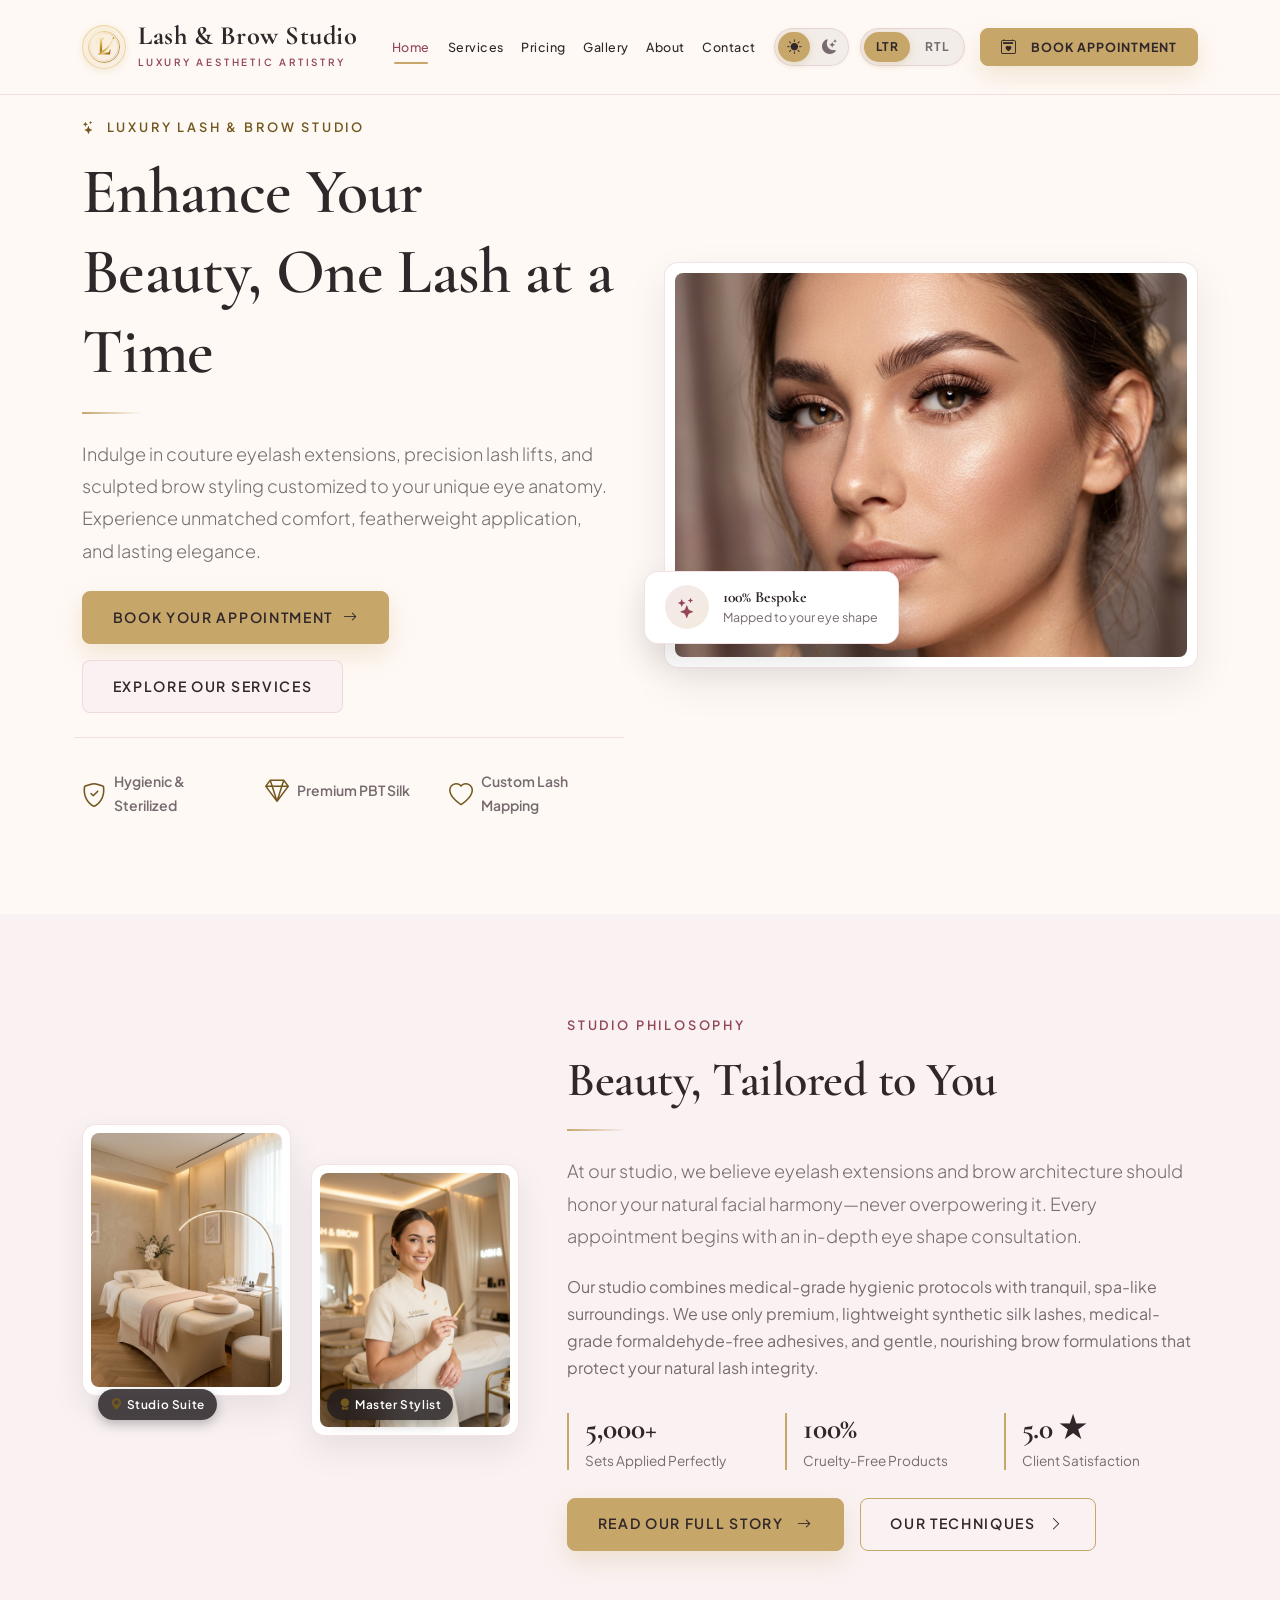
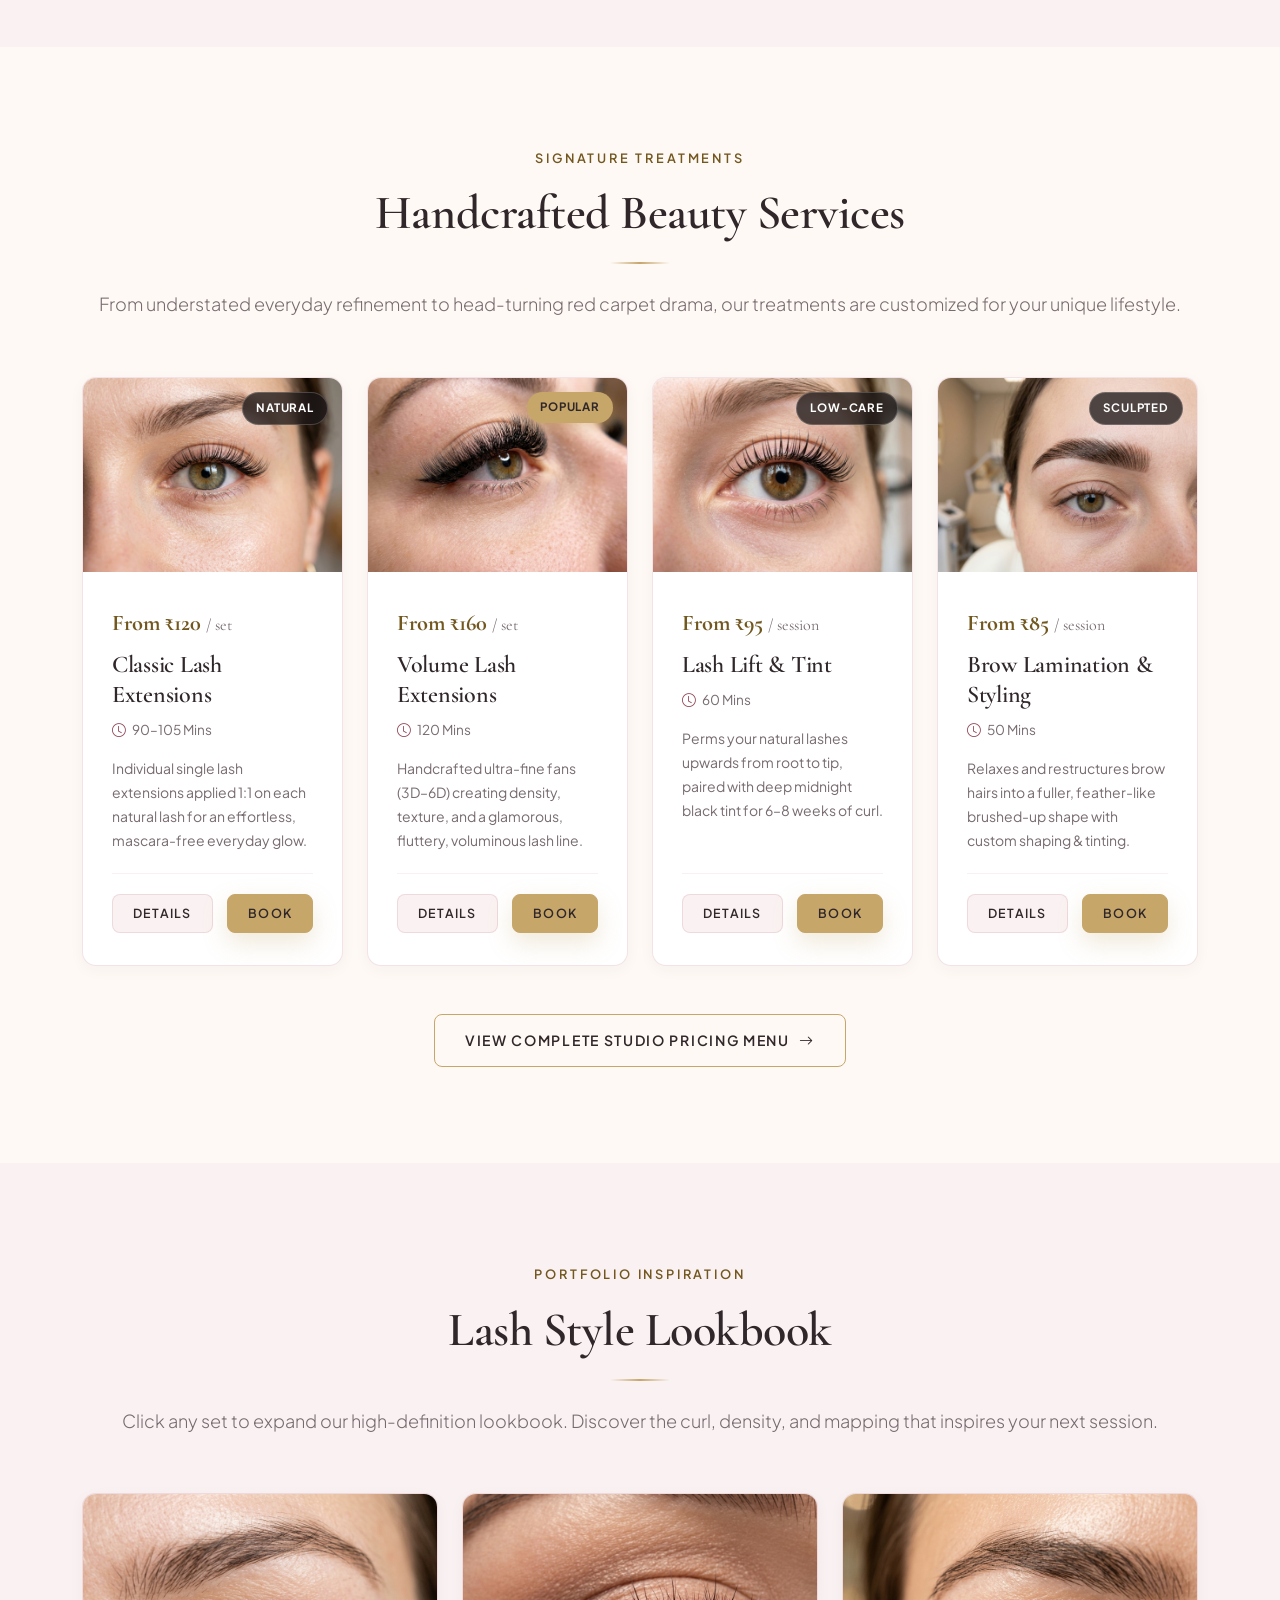
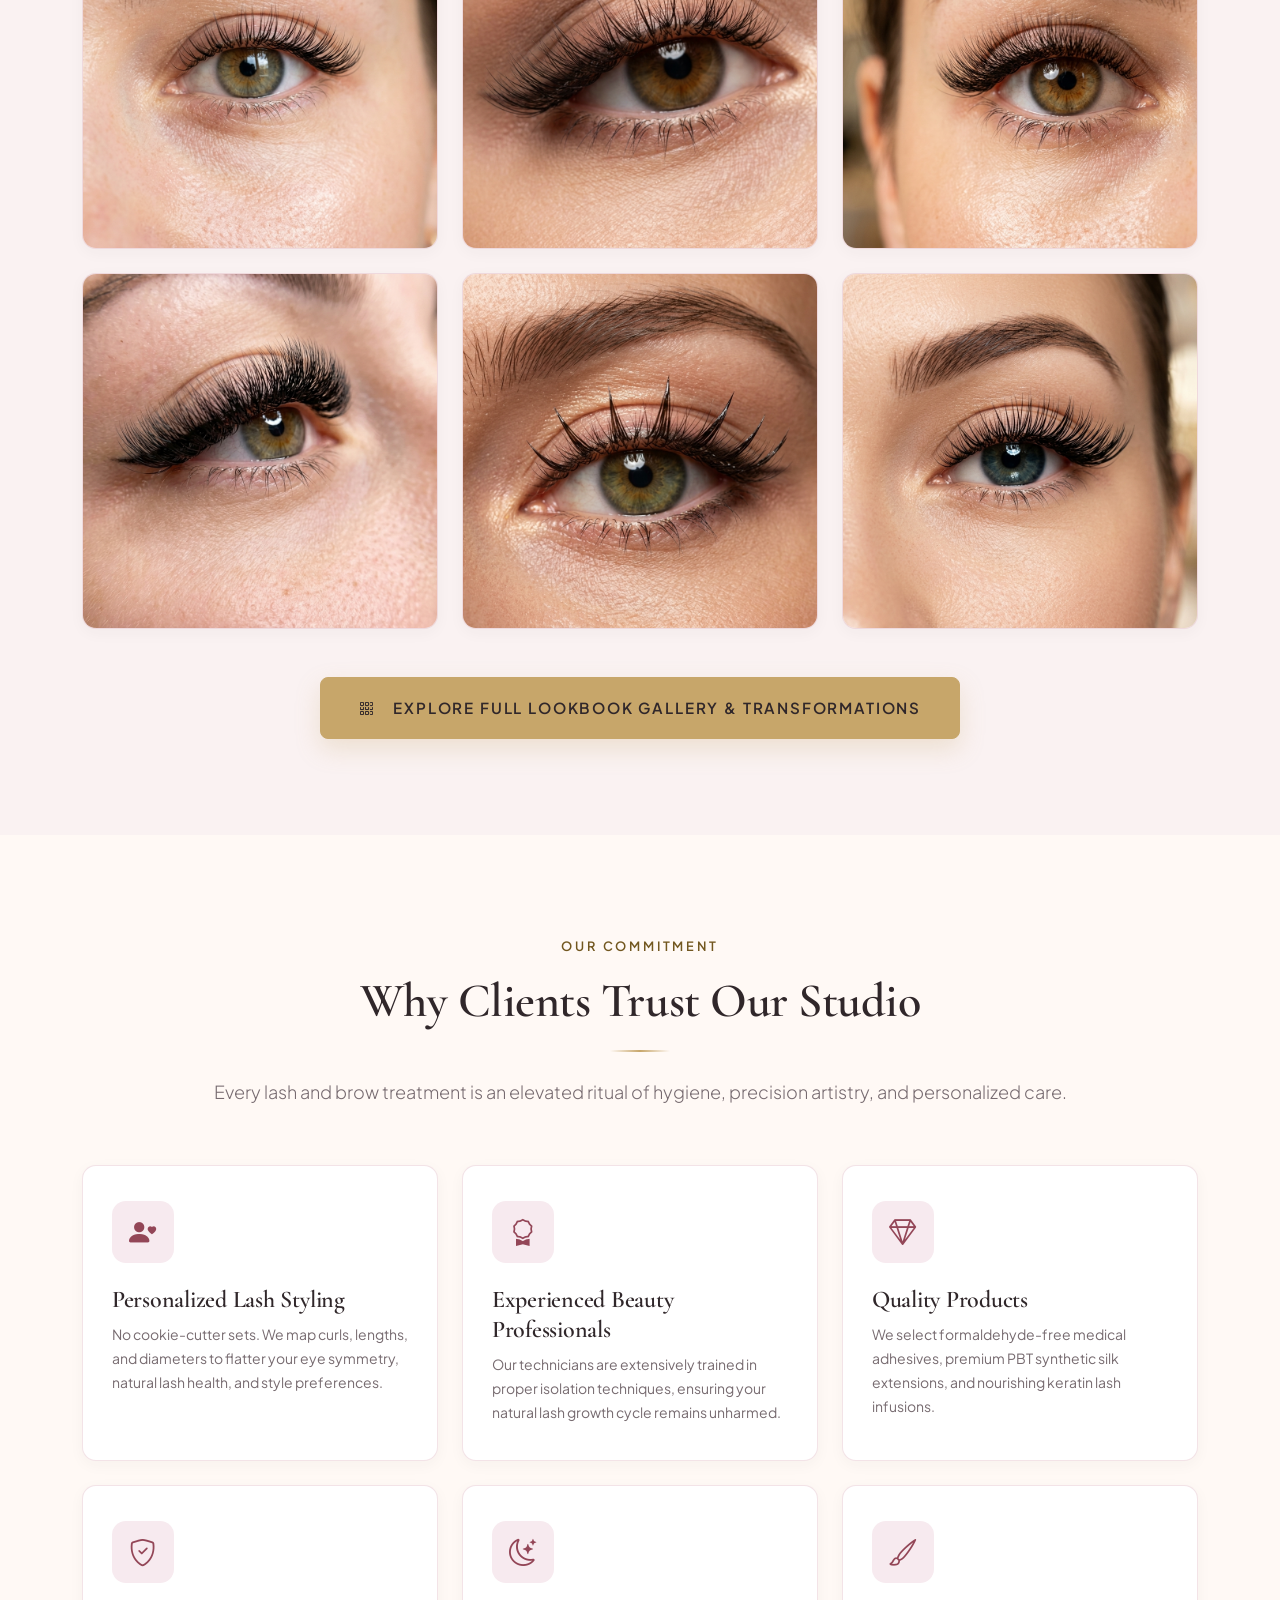
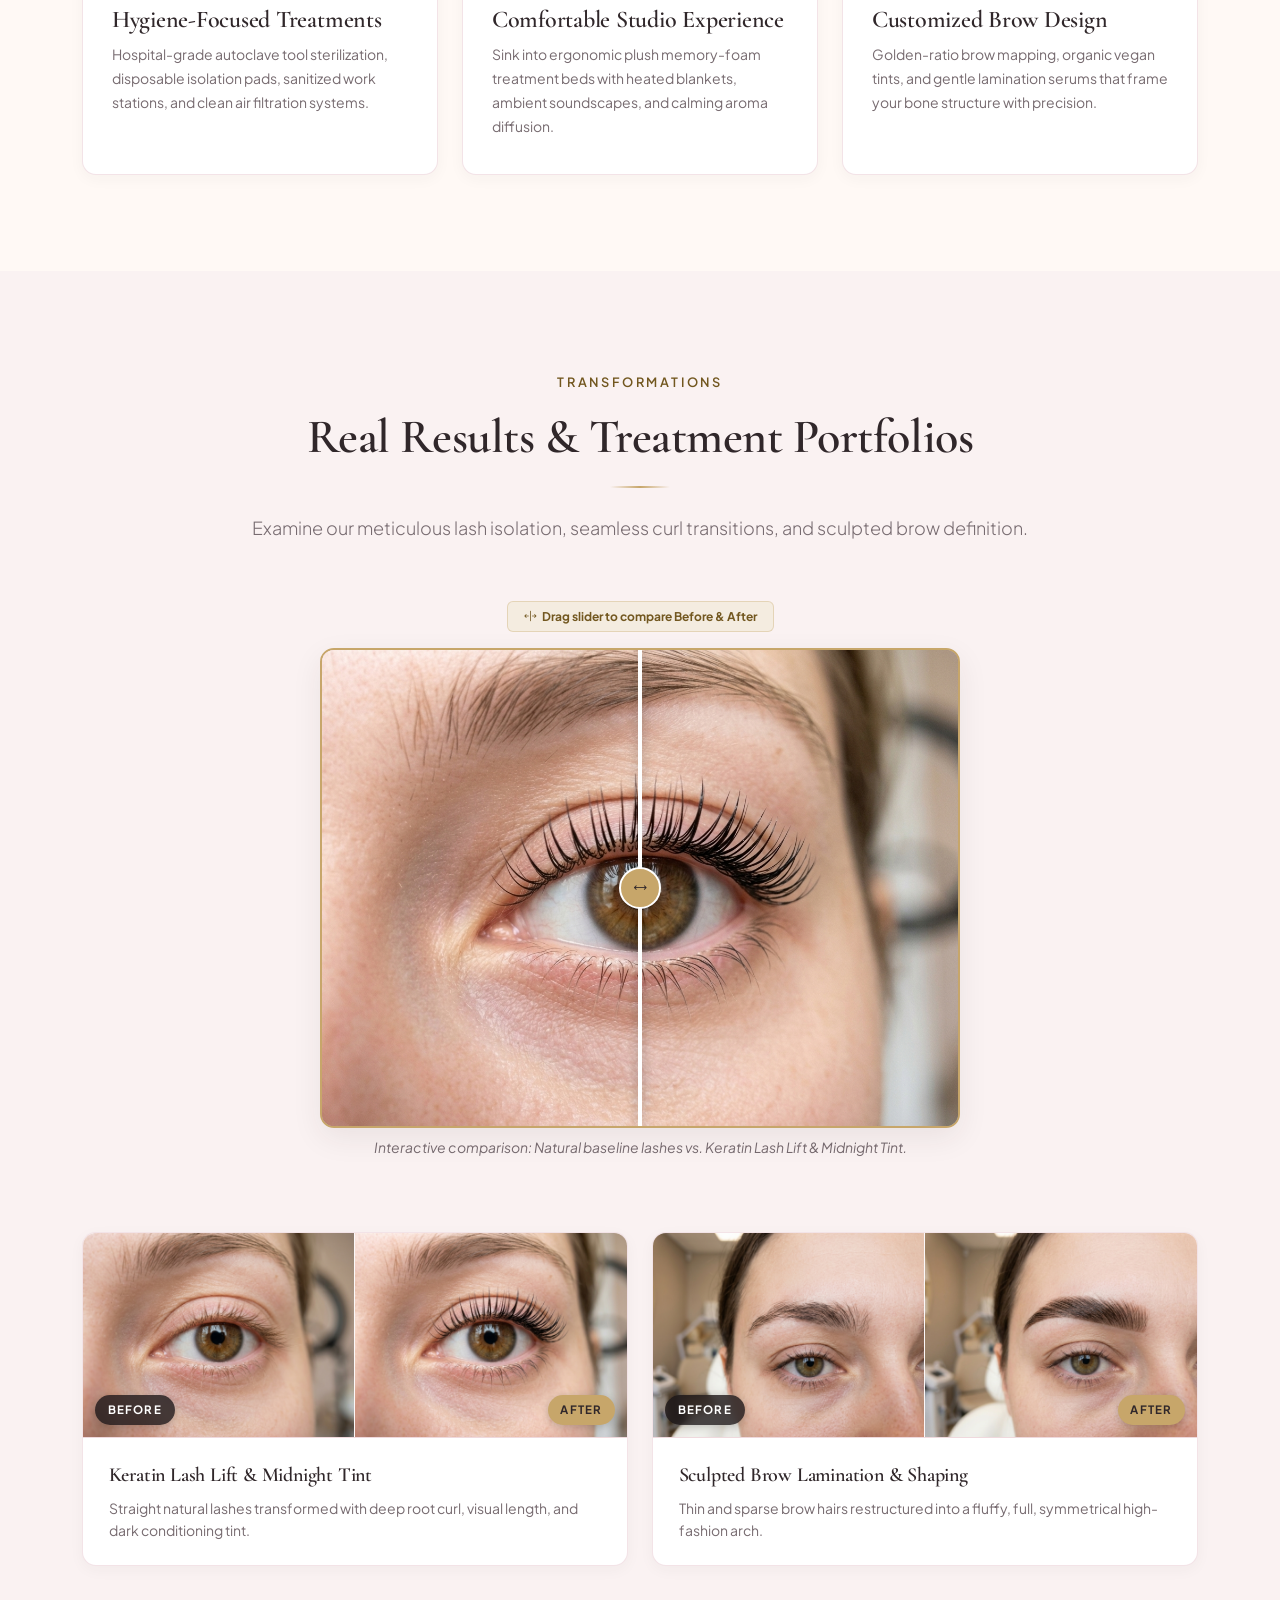
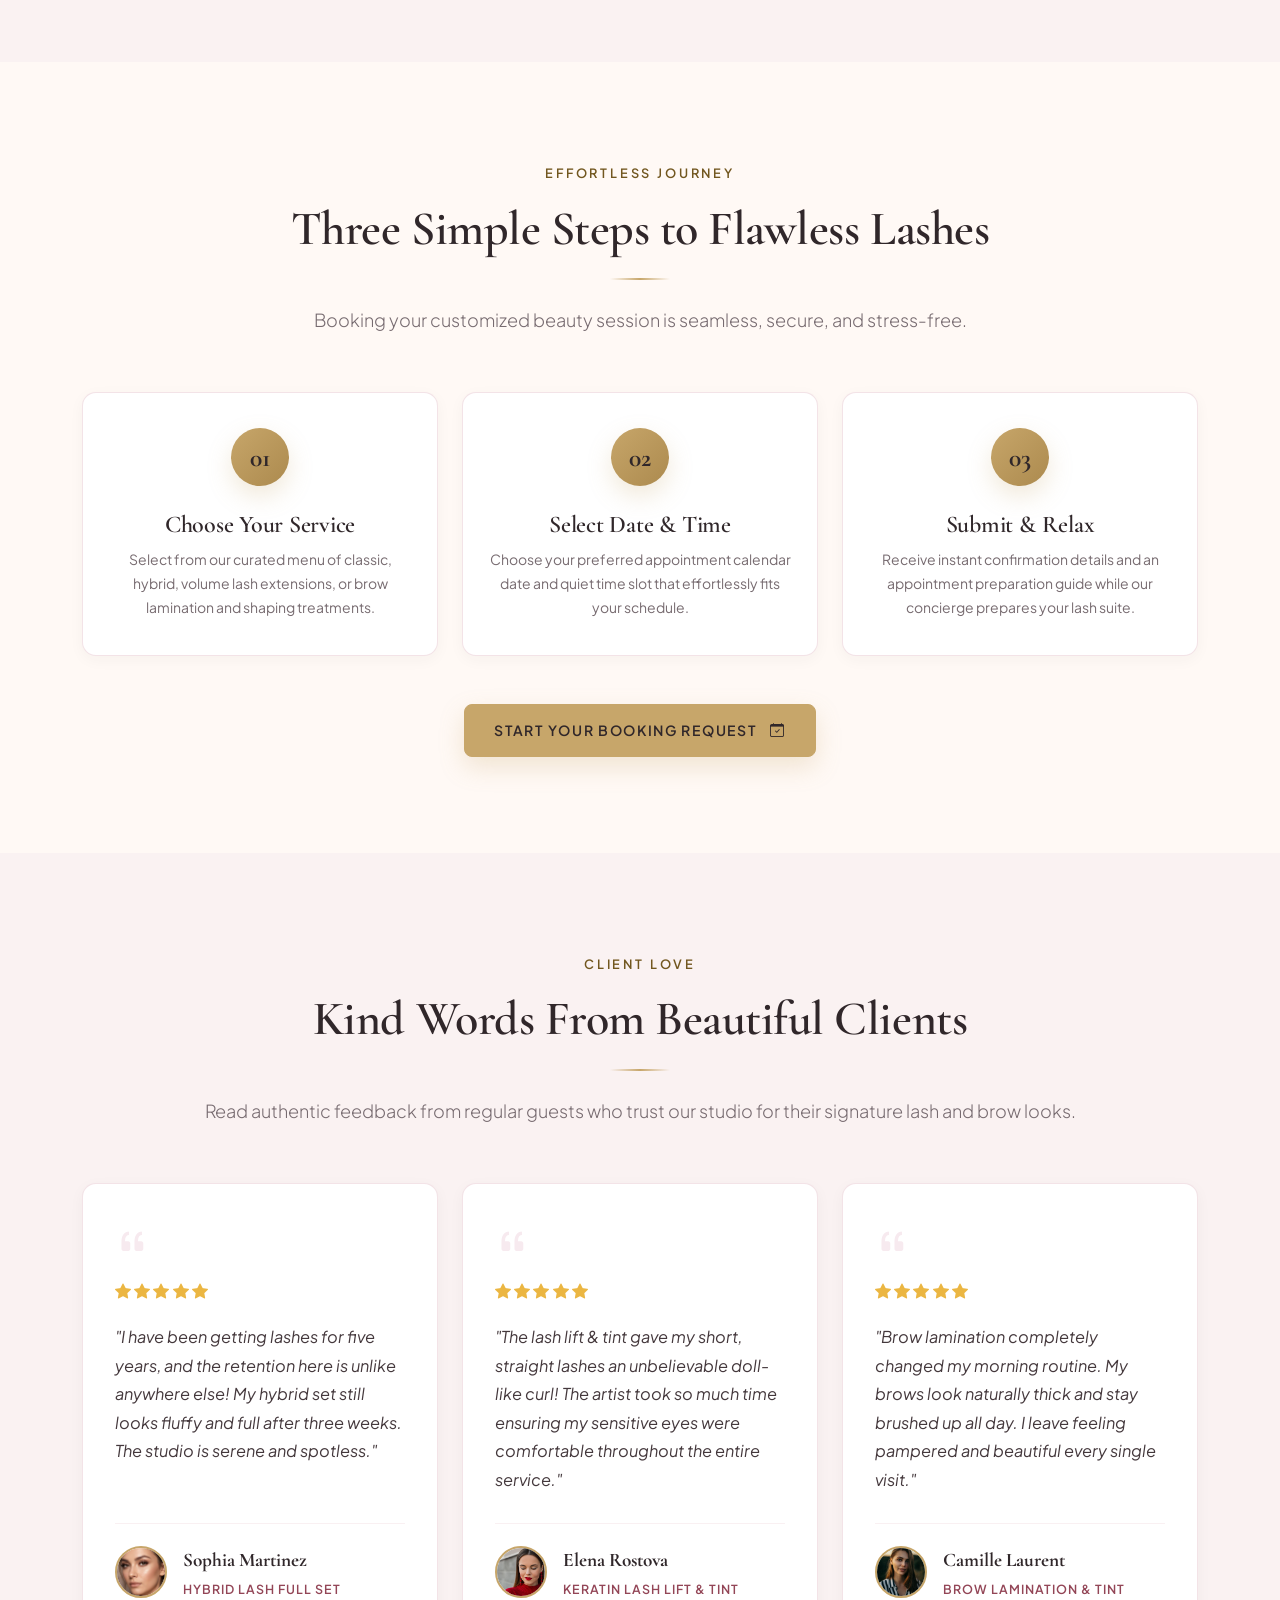
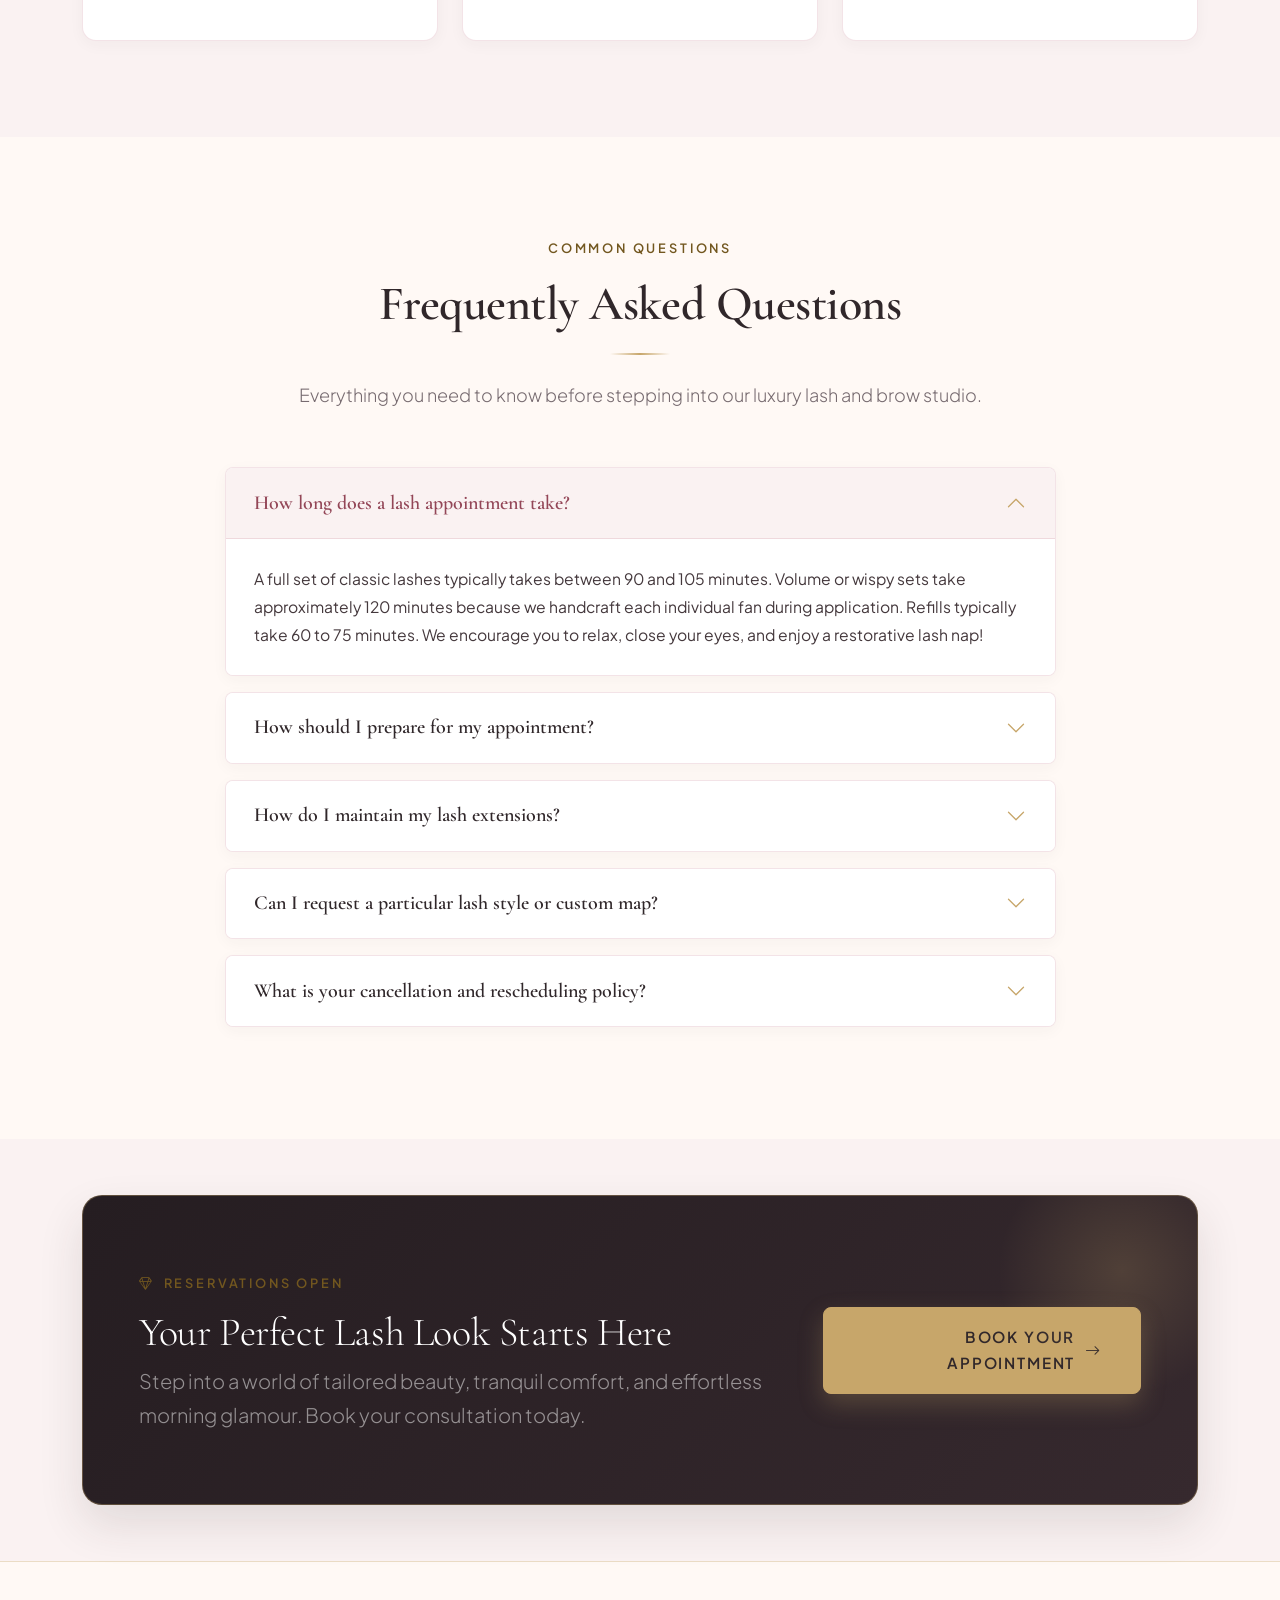
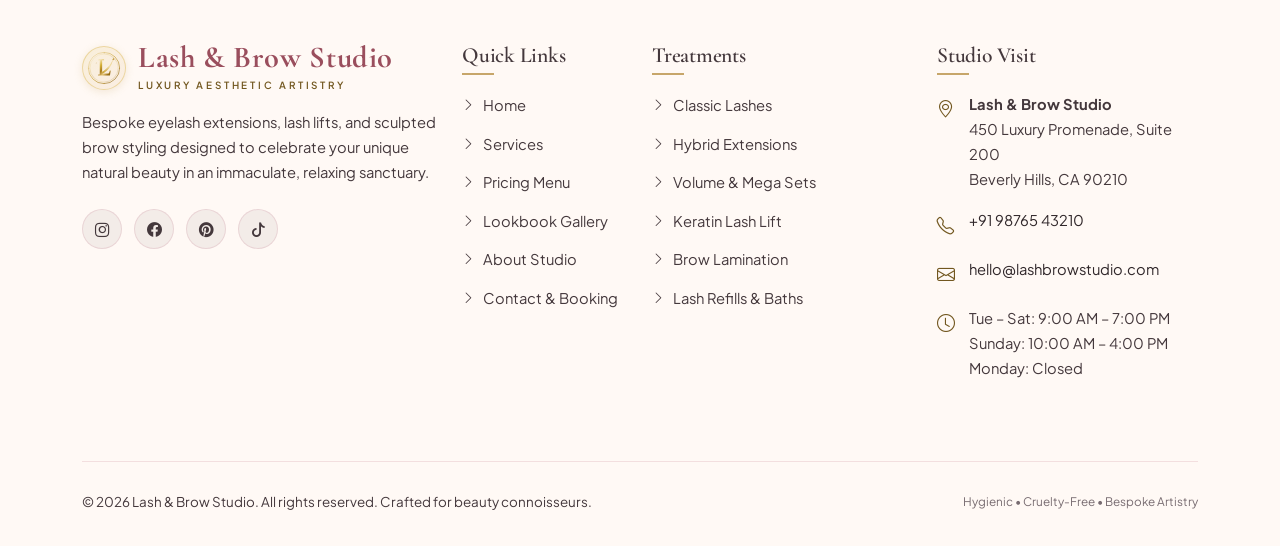
==== index.html @ 3ce3a306 "first commit" ====
<!DOCTYPE html>
<html lang="en">
<head>
  <meta charset="UTF-8">
  <meta name="viewport" content="width=device-width, initial-scale=1.0">
  <meta name="description" content="Lash & Brow Studio — Premium eyelash extensions, bespoke lash lifts, brow lamination, and luxury beauty treatments. Book your personalized appointment today.">
  <title>Lash & Brow Studio | Luxury Eyelash Extensions & Bespoke Brow Artistry</title>
  <link rel="icon" type="image/svg+xml" href="assets/images/logo/logo-l.svg">

  <!-- Google Fonts -->
  <link rel="preconnect" href="https://fonts.googleapis.com">
  <link rel="preconnect" href="https://fonts.gstatic.com" crossorigin>
  <link href="https://fonts.googleapis.com/css2?family=Cormorant+Garamond:ital,wght@0,400;0,500;0,600;0,700;1,400;1,600&family=Plus+Jakarta+Sans:wght@300;400;500;600;700&display=swap" rel="stylesheet">

  <!-- Bootstrap 5 CSS CDN -->
  <link href="https://cdn.jsdelivr.net/npm/bootstrap@5.3.3/dist/css/bootstrap.min.css" rel="stylesheet" integrity="sha384-QWTKZyjpPEjISv5WaRU9OFeRpok6YctnYmDr5pNlyT2bRjXh0JMhjY6hW+ALEwIH" crossorigin="anonymous">

  <!-- Bootstrap Icons CDN -->
  <link rel="stylesheet" href="https://cdn.jsdelivr.net/npm/bootstrap-icons@1.11.3/font/bootstrap-icons.min.css">

  <!-- Custom Stylesheets -->
  <link rel="stylesheet" href="css/style.css">
  <link rel="stylesheet" href="css/components.css">
  <link rel="stylesheet" href="css/responsive.css">

  <!-- Immediate Theme & Direction Initialization (Prevents Flash) -->
  <script>
    (function() {
      const savedTheme = localStorage.getItem('studio-theme') || 'light';
      document.documentElement.setAttribute('data-theme', savedTheme);
      const savedDir = localStorage.getItem('studio-direction') || 'ltr';
      document.documentElement.setAttribute('dir', savedDir);
      document.documentElement.dir = savedDir;
    })();
  </script>
</head>
<body>

  <!-- ========================================================================
       SHARED NAVIGATION BAR
       ======================================================================== -->
  <header>
    <nav class="navbar navbar-expand-xl navbar-luxury fixed-top" aria-label="Main Navigation">
      <div class="container navbar-container">
        <!-- Logo on Left -->
        <a class="navbar-brand navbar-brand-luxury" href="index.html" aria-label="Lash &amp; Brow Studio Home">
          <span class="brand-logo-wrap">
            <img src="assets/images/logo/logo-l.svg" alt="L" class="brand-logo-img" width="40" height="40">
          </span>
          <span class="brand-text-wrap">
            <span class="brand-main">Lash &amp; Brow Studio</span>
            <span class="brand-sub">Luxury Aesthetic Artistry</span>
          </span>
        </a>

        <!-- Hamburger Toggler Button (Mobile & Tablet) -->
        <button class="navbar-toggler" type="button" id="navbarLuxuryToggler" data-bs-toggle="collapse" data-bs-target="#navbarLuxuryCollapse" aria-controls="navbarLuxuryCollapse" aria-expanded="false" aria-label="Toggle navigation">
          <i class="bi bi-list fs-2"></i>
        </button>

        <!-- Navbar Collapse -->
        <div class="collapse navbar-collapse" id="navbarLuxuryCollapse">
          <!-- Center Navigation Links -->
          <ul class="navbar-nav navbar-nav-center mx-auto align-items-lg-center">
            <li class="nav-item">
              <a class="nav-link active" aria-current="page" href="index.html">Home</a>
            </li>
            <li class="nav-item">
              <a class="nav-link" href="services.html">Services</a>
            </li>
            <li class="nav-item">
              <a class="nav-link" href="pricing.html">Pricing</a>
            </li>
            <li class="nav-item">
              <a class="nav-link" href="gallery.html">Gallery</a>
            </li>
            <li class="nav-item">
              <a class="nav-link" href="about.html">About</a>
            </li>
            <li class="nav-item">
              <a class="nav-link" href="contact.html">Contact</a>
            </li>
          </ul>

          <!-- Right Controls: Theme Symbols, Direction Buttons & CTA -->
          <div class="navbar-actions d-flex flex-column flex-lg-row align-items-stretch align-items-lg-center gap-2">
            <div class="nav-controls-row">
              <!-- Theme Selection Symbol Buttons -->
              <div class="nav-control-group theme-toggle-group" role="group" aria-label="Theme Selection">
                <button type="button" class="btn-nav-symbol active" id="themeLightBtn" data-theme-val="light" aria-label="Light Mode" title="Light Mode" aria-pressed="true">
                  <i class="bi bi-sun-fill"></i>
                </button>
                <button type="button" class="btn-nav-symbol" id="themeDarkBtn" data-theme-val="dark" aria-label="Dark Mode" title="Dark Mode" aria-pressed="false">
                  <i class="bi bi-moon-stars-fill"></i>
                </button>
              </div>

              <!-- Direction Selection Text Buttons -->
              <div class="nav-control-group dir-toggle-group" role="group" aria-label="Layout Direction">
                <button type="button" class="btn-nav-dir active" id="dirLtrBtn" data-dir-val="ltr" aria-label="Left to Right Direction" aria-pressed="true">
                  LTR
                </button>
                <button type="button" class="btn-nav-dir" id="dirRtlBtn" data-dir-val="rtl" aria-label="Right to Left Direction" aria-pressed="false">
                  RTL
                </button>
              </div>
            </div>

            <!-- CTA Button -->
            <div class="navbar-nav-cta">
              <a href="contact.html#bookingCard" class="btn-luxury btn-luxury-primary btn-luxury-sm text-nowrap">
                <i class="bi bi-calendar2-heart me-1"></i> Book Appointment
              </a>
            </div>
          </div>
        </div>
      </div>
    </nav>
  </header>

  <main id="mainContent">

    <!-- ========================================================================
         SECTION 1: HERO SECTION
         ======================================================================== -->
    <section class="section-padding bg-ivory hero-two-column pt-5 mt-5" aria-labelledby="heroHeading">
      <div class="container pt-3">
        <div class="row align-items-center g-5">
          <div class="col-lg-6 hero-content-wrap">
            <span class="eyebrow"><i class="bi bi-stars me-1 text-gold"></i> LUXURY LASH &amp; BROW STUDIO</span>
            <h1 id="heroHeading" class="hero-luxury-title mb-3">Enhance Your Beauty, One Lash at a Time</h1>
            <div class="divider-gold"></div>
            <p class="lead-luxury mb-4">
              Indulge in couture eyelash extensions, precision lash lifts, and sculpted brow styling customized to your unique eye anatomy. Experience unmatched comfort, featherweight application, and lasting elegance.
            </p>
            <div class="hero-actions d-flex flex-wrap gap-3">
              <a href="contact.html#bookingCard" class="btn-luxury btn-luxury-primary">
                Book Your Appointment <i class="bi bi-arrow-right"></i>
              </a>
              <a href="services.html" class="btn-luxury btn-luxury-secondary">
                Explore Our Services
              </a>
            </div>

            <!-- Quick Trust Badges -->
            <div class="row g-3 mt-4 pt-3 hero-trust-row border-top">
              <div class="col-sm-4 col-6">
                <div class="hero-trust-item d-flex align-items-center gap-2">
                  <i class="bi bi-shield-check text-gold fs-4 flex-shrink-0"></i>
                  <small class="fw-semibold text-muted-custom">Hygienic &amp; Sterilized</small>
                </div>
              </div>
              <div class="col-sm-4 col-6">
                <div class="hero-trust-item d-flex align-items-center gap-2">
                  <i class="bi bi-gem text-gold fs-4 flex-shrink-0"></i>
                  <small class="fw-semibold text-muted-custom">Premium PBT Silk</small>
                </div>
              </div>
              <div class="col-sm-4 col-12">
                <div class="hero-trust-item d-flex align-items-center gap-2">
                  <i class="bi bi-heart text-gold fs-4 flex-shrink-0"></i>
                  <small class="fw-semibold text-muted-custom">Custom Lash Mapping</small>
                </div>
              </div>
            </div>
          </div>

          <div class="col-lg-6">
            <div class="hero-img-wrap">
              <div class="hero-image-card">
                <img src="assets/images/hero/hero-lash.jpg" alt="Glamorous beauty portrait featuring couture eyelash extensions and sculpted eyebrows" class="img-fluid" width="1200" height="900">
              </div>
              <!-- Floating Luxury Accent Card -->
              <div class="hero-floating-badge d-none d-md-flex align-items-center">
                <div class="hero-badge-icon">
                  <i class="bi bi-stars"></i>
                </div>
                <div>
                  <div class="hero-badge-title">100% Bespoke</div>
                  <div class="hero-badge-desc">Mapped to your eye shape</div>
                </div>
              </div>
            </div>
          </div>
        </div>
      </div>
    </section>

    <!-- ========================================================================
         SECTION 2: STUDIO INTRODUCTION / BRAND STORY
         ======================================================================== -->
    <section id="about" class="section-padding bg-blush" aria-labelledby="aboutHeading">
      <div class="container">
        <div class="row align-items-center g-5">
          <div class="col-lg-5 order-lg-1 order-2">
            <div class="about-collage-grid">
              <div class="about-collage-item about-collage-left">
                <div class="about-card-img">
                  <img src="assets/images/about/about-studio.jpg" alt="Tranquil and elegant lash studio interior with plush treatment bed and warm ambient lighting" class="img-fluid" width="600" height="800" loading="lazy">
                </div>
                <div class="about-tag">
                  <i class="bi bi-geo-alt-fill text-gold me-1"></i> Studio Suite
                </div>
              </div>
              <div class="about-collage-item about-collage-right">
                <div class="about-card-img">
                  <img src="assets/images/about/about-artist.jpg" alt="Master lash and brow stylist conducting bespoke client consultation" class="img-fluid" width="600" height="800" loading="lazy">
                </div>
                <div class="about-tag">
                  <i class="bi bi-award-fill text-gold me-1"></i> Master Stylist
                </div>
              </div>
            </div>
          </div>

          <div class="col-lg-7 order-lg-2 order-1">
            <span class="eyebrow eyebrow-rose">STUDIO PHILOSOPHY</span>
            <h2 id="aboutHeading" class="mb-3">Beauty, Tailored to You</h2>
            <div class="divider-gold"></div>
            <p class="lead-luxury">
              At our studio, we believe eyelash extensions and brow architecture should honor your natural facial harmony—never overpowering it. Every appointment begins with an in-depth eye shape consultation.
            </p>
            <p class="text-muted-custom mb-4">
              Our studio combines medical-grade hygienic protocols with tranquil, spa-like surroundings. We use only premium, lightweight synthetic silk lashes, medical-grade formaldehyde-free adhesives, and gentle, nourishing brow formulations that protect your natural lash integrity.
            </p>
            <div class="about-stats-grid">
              <div class="about-stat-item">
                <span class="about-stat-value font-serif">5,000+</span>
                <p class="about-stat-label mb-0">Sets Applied Perfectly</p>
              </div>
              <div class="about-stat-item">
                <span class="about-stat-value font-serif">100%</span>
                <p class="about-stat-label mb-0">Cruelty-Free Products</p>
              </div>
              <div class="about-stat-item">
                <span class="about-stat-value font-serif">5.0 ★</span>
                <p class="about-stat-label mb-0">Client Satisfaction</p>
              </div>
            </div>
            <div class="mt-4 pt-1 d-flex flex-wrap gap-3">
              <a href="about.html" class="btn-luxury btn-luxury-primary">
                Read Our Full Story <i class="bi bi-arrow-right ms-1"></i>
              </a>
              <a href="services.html" class="btn-luxury btn-luxury-outline">
                Our Techniques <i class="bi bi-chevron-right ms-1"></i>
              </a>
            </div>
          </div>
        </div>
      </div>
    </section>

    <!-- ========================================================================
         SECTION 3: FEATURED SERVICES
         ======================================================================== -->
    <section class="section-padding bg-ivory" aria-labelledby="featuredHeading">
      <div class="container">
        <div class="section-header text-center max-w-700 mx-auto">
          <span class="eyebrow">SIGNATURE TREATMENTS</span>
          <h2 id="featuredHeading">Handcrafted Beauty Services</h2>
          <div class="divider-gold"></div>
          <p class="lead-luxury">
            From understated everyday refinement to head-turning red carpet drama, our treatments are customized for your unique lifestyle.
          </p>
        </div>

        <div class="row g-4">
          <!-- Card 1: Classic Lash Extensions -->
          <div class="col-lg-3 col-md-6">
            <article class="card-luxury">
              <div class="service-card-img-wrap">
                <img src="assets/images/services/classic-lashes.jpg" alt="Classic natural lash extensions" loading="lazy">
                <span class="service-badge service-badge-neutral">Natural</span>
              </div>
              <div class="service-card-body">
                <div class="service-card-price">From ₹120 <small class="text-muted-custom fs-6 fw-normal">/ set</small></div>
                <h3 class="h4 font-serif">Classic Lash Extensions</h3>
                <div class="service-card-meta">
                  <span><i class="bi bi-clock me-1"></i> 90–105 Mins</span>
                </div>
                <p class="text-muted-custom small flex-grow-1">
                  Individual single lash extensions applied 1:1 on each natural lash for an effortless, mascara-free everyday glow.
                </p>
                <div class="service-card-footer">
                  <a href="services.html#classicLashes" class="btn-luxury btn-luxury-secondary btn-luxury-sm">Details</a>
                  <a href="contact.html?service=Classic%20Lash%20Extensions" class="btn-luxury btn-luxury-primary btn-luxury-sm">Book</a>
                </div>
              </div>
            </article>
          </div>

          <!-- Card 2: Volume Lash Extensions -->
          <div class="col-lg-3 col-md-6">
            <article class="card-luxury position-relative">
              <div class="service-card-img-wrap">
                <img src="assets/images/services/volume-lashes.jpg" alt="Fluffy volume lash extensions" loading="lazy">
                <span class="service-badge service-badge-popular">Popular</span>
              </div>
              <div class="service-card-body">
                <div class="service-card-price">From ₹160 <small class="text-muted-custom fs-6 fw-normal">/ set</small></div>
                <h3 class="h4 font-serif">Volume Lash Extensions</h3>
                <div class="service-card-meta">
                  <span><i class="bi bi-clock me-1"></i> 120 Mins</span>
                </div>
                <p class="text-muted-custom small flex-grow-1">
                  Handcrafted ultra-fine fans (3D–6D) creating density, texture, and a glamorous, fluttery, voluminous lash line.
                </p>
                <div class="service-card-footer">
                  <a href="services.html#volumeLashes" class="btn-luxury btn-luxury-secondary btn-luxury-sm">Details</a>
                  <a href="contact.html?service=Volume%20Lash%20Extensions" class="btn-luxury btn-luxury-primary btn-luxury-sm">Book</a>
                </div>
              </div>
            </article>
          </div>

          <!-- Card 3: Lash Lift & Tint -->
          <div class="col-lg-3 col-md-6">
            <article class="card-luxury">
              <div class="service-card-img-wrap">
                <img src="assets/images/services/lash-lift.jpg" alt="Natural lifted and tinted eyelashes" loading="lazy">
                <span class="service-badge service-badge-neutral">Low-Care</span>
              </div>
              <div class="service-card-body">
                <div class="service-card-price">From ₹95 <small class="text-muted-custom fs-6 fw-normal">/ session</small></div>
                <h3 class="h4 font-serif">Lash Lift &amp; Tint</h3>
                <div class="service-card-meta">
                  <span><i class="bi bi-clock me-1"></i> 60 Mins</span>
                </div>
                <p class="text-muted-custom small flex-grow-1">
                  Perms your natural lashes upwards from root to tip, paired with deep midnight black tint for 6–8 weeks of curl.
                </p>
                <div class="service-card-footer">
                  <a href="services.html#lashLift" class="btn-luxury btn-luxury-secondary btn-luxury-sm">Details</a>
                  <a href="contact.html?service=Lash%20Lift%20%26%20Tint" class="btn-luxury btn-luxury-primary btn-luxury-sm">Book</a>
                </div>
              </div>
            </article>
          </div>

          <!-- Card 4: Brow Lamination & Styling -->
          <div class="col-lg-3 col-md-6">
            <article class="card-luxury">
              <div class="service-card-img-wrap">
                <img src="assets/images/services/brow-lamination.jpg" alt="Sculpted laminated eyebrows" loading="lazy">
                <span class="service-badge service-badge-neutral">Sculpted</span>
              </div>
              <div class="service-card-body">
                <div class="service-card-price">From ₹85 <small class="text-muted-custom fs-6 fw-normal">/ session</small></div>
                <h3 class="h4 font-serif">Brow Lamination &amp; Styling</h3>
                <div class="service-card-meta">
                  <span><i class="bi bi-clock me-1"></i> 50 Mins</span>
                </div>
                <p class="text-muted-custom small flex-grow-1">
                  Relaxes and restructures brow hairs into a fuller, feather-like brushed-up shape with custom shaping &amp; tinting.
                </p>
                <div class="service-card-footer">
                  <a href="services.html#browTreatments" class="btn-luxury btn-luxury-secondary btn-luxury-sm">Details</a>
                  <a href="contact.html?service=Brow%20Lamination" class="btn-luxury btn-luxury-primary btn-luxury-sm">Book</a>
                </div>
              </div>
            </article>
          </div>
        </div>

        <div class="text-center mt-5">
          <a href="pricing.html" class="btn-luxury btn-luxury-outline">
            View Complete Studio Pricing Menu <i class="bi bi-arrow-right"></i>
          </a>
        </div>
      </div>
    </section>

    <!-- ========================================================================
         SECTION 4: LASH STYLE GALLERY (LIGHTBOX ENABLED)
         ======================================================================== -->
    <section id="gallery" class="section-padding bg-blush" aria-labelledby="galleryHeading">
      <div class="container">
        <div class="section-header text-center">
          <span class="eyebrow">PORTFOLIO INSPIRATION</span>
          <h2 id="galleryHeading">Lash Style Lookbook</h2>
          <div class="divider-gold"></div>
          <p class="lead-luxury">
            Click any set to expand our high-definition lookbook. Discover the curl, density, and mapping that inspires your next session.
          </p>
        </div>

        <div class="row g-4">
          <!-- 1. Natural Classic -->
          <div class="col-lg-4 col-md-6">
            <div class="gallery-card" data-lightbox="true" data-title="Natural Classic Lash Set" data-desc="Single 0.15mm silk lashes mapped across natural lash line. Subtle, polished, and breathable.">
              <img src="assets/images/lash-styles/natural-classic.jpg" alt="Natural Classic Lash Extension set" loading="lazy">
              <div class="gallery-overlay">
                <div class="gallery-overlay-icon"><i class="bi bi-arrows-fullscreen"></i></div>
                <h3 class="gallery-title">Natural Classic</h3>
                <p class="gallery-sub">1:1 Ratio Enhancement</p>
              </div>
            </div>
          </div>

          <!-- 2. Hybrid Lashes -->
          <div class="col-lg-4 col-md-6">
            <div class="gallery-card" data-lightbox="true" data-title="Textured Hybrid Lash Set" data-desc="Artful fusion of classic singles and lightweight 3D volume fans for dimension and flutter.">
              <img src="assets/images/lash-styles/hybrid-lashes.jpg" alt="Hybrid Lash Extension set" loading="lazy">
              <div class="gallery-overlay">
                <div class="gallery-overlay-icon"><i class="bi bi-arrows-fullscreen"></i></div>
                <h3 class="gallery-title">Hybrid Lashes</h3>
                <p class="gallery-sub">Textured Balance of Classic &amp; Volume</p>
              </div>
            </div>
          </div>

          <!-- 3. Soft Volume -->
          <div class="col-lg-4 col-md-6">
            <div class="gallery-card" data-lightbox="true" data-title="Soft Russian Volume" data-desc="Fluffy 3D-4D ultra-fine silk fans for soft density and a seamless eyeliner effect.">
              <img src="assets/images/lash-styles/soft-volume.jpg" alt="Soft Russian Volume lashes" loading="lazy">
              <div class="gallery-overlay">
                <div class="gallery-overlay-icon"><i class="bi bi-arrows-fullscreen"></i></div>
                <h3 class="gallery-title">Soft Volume</h3>
                <p class="gallery-sub">Fluffy &amp; Featherweight Density</p>
              </div>
            </div>
          </div>

          <!-- 4. Dramatic Volume -->
          <div class="col-lg-4 col-md-6">
            <div class="gallery-card" data-lightbox="true" data-title="Dramatic Mega Volume" data-desc="Rich 6D-10D density providing deep black saturation and undeniable red-carpet allure.">
              <img src="assets/images/lash-styles/dramatic-volume.jpg" alt="Dramatic Mega Volume lashes" loading="lazy">
              <div class="gallery-overlay">
                <div class="gallery-overlay-icon"><i class="bi bi-arrows-fullscreen"></i></div>
                <h3 class="gallery-title">Dramatic Volume</h3>
                <p class="gallery-sub">Maximum Saturation &amp; Glamour</p>
              </div>
            </div>
          </div>

          <!-- 5. Wispy Lashes -->
          <div class="col-lg-4 col-md-6">
            <div class="gallery-card" data-lightbox="true" data-title="Kim K Wispy Lash Map" data-desc="Strategic spikes interspersed with shorter volume fans for an airy, doll-eye finish.">
              <img src="assets/images/lash-styles/wispy-lashes.jpg" alt="Wispy textured lash styling" loading="lazy">
              <div class="gallery-overlay">
                <div class="gallery-overlay-icon"><i class="bi bi-arrows-fullscreen"></i></div>
                <h3 class="gallery-title">Wispy Lashes</h3>
                <p class="gallery-sub">Staggered Spikes &amp; Dimension</p>
              </div>
            </div>
          </div>

          <!-- 6. Cat-Eye Style -->
          <div class="col-lg-4 col-md-6">
            <div class="gallery-card" data-lightbox="true" data-title="Elongated Cat-Eye Lash Map" data-desc="Graduated lengths extending toward outer corners to visually lengthen and lift almond eyes.">
              <img src="assets/images/lash-styles/cat-eye-style.jpg" alt="Cat-Eye style lash mapping" loading="lazy">
              <div class="gallery-overlay">
                <div class="gallery-overlay-icon"><i class="bi bi-arrows-fullscreen"></i></div>
                <h3 class="gallery-title">Cat-Eye Style</h3>
                <p class="gallery-sub">Outer Corner Lift &amp; Elongation</p>
              </div>
            </div>
          </div>
        </div>

        <!-- View Full Gallery CTA Button -->
        <div class="text-center mt-5">
          <a href="gallery.html" class="btn-luxury btn-luxury-primary btn-luxury-lg">
            <i class="bi bi-grid-3x3-gap me-2"></i> Explore Full Lookbook Gallery &amp; Transformations
          </a>
        </div>
      </div>
    </section>

    <!-- ========================================================================
         SECTION 5: WHY CHOOSE OUR STUDIO?
         ======================================================================== -->
    <section class="section-padding bg-ivory" aria-labelledby="whyChooseHeading">
      <div class="container">
        <div class="section-header text-center">
          <span class="eyebrow">OUR COMMITMENT</span>
          <h2 id="whyChooseHeading">Why Clients Trust Our Studio</h2>
          <div class="divider-gold"></div>
          <p class="lead-luxury">
            Every lash and brow treatment is an elevated ritual of hygiene, precision artistry, and personalized care.
          </p>
        </div>

        <div class="row g-4">
          <!-- Benefit 1 -->
          <div class="col-lg-4 col-md-6">
            <div class="feature-box">
              <div class="feature-icon-wrap">
                <i class="bi bi-person-heart"></i>
              </div>
              <h3 class="h4 font-serif">Personalized Lash Styling</h3>
              <p class="text-muted-custom small mb-0">
                No cookie-cutter sets. We map curls, lengths, and diameters to flatter your eye symmetry, natural lash health, and style preferences.
              </p>
            </div>
          </div>

          <!-- Benefit 2 -->
          <div class="col-lg-4 col-md-6">
            <div class="feature-box">
              <div class="feature-icon-wrap">
                <i class="bi bi-award"></i>
              </div>
              <h3 class="h4 font-serif">Experienced Beauty Professionals</h3>
              <p class="text-muted-custom small mb-0">
                Our technicians are extensively trained in proper isolation techniques, ensuring your natural lash growth cycle remains unharmed.
              </p>
            </div>
          </div>

          <!-- Benefit 3 -->
          <div class="col-lg-4 col-md-6">
            <div class="feature-box">
              <div class="feature-icon-wrap">
                <i class="bi bi-gem"></i>
              </div>
              <h3 class="h4 font-serif">Quality Products</h3>
              <p class="text-muted-custom small mb-0">
                We select formaldehyde-free medical adhesives, premium PBT synthetic silk extensions, and nourishing keratin lash infusions.
              </p>
            </div>
          </div>

          <!-- Benefit 4 -->
          <div class="col-lg-4 col-md-6">
            <div class="feature-box">
              <div class="feature-icon-wrap">
                <i class="bi bi-shield-check"></i>
              </div>
              <h3 class="h4 font-serif">Hygiene-Focused Treatments</h3>
              <p class="text-muted-custom small mb-0">
                Hospital-grade autoclave tool sterilization, disposable isolation pads, sanitized work stations, and clean air filtration systems.
              </p>
            </div>
          </div>

          <!-- Benefit 5 -->
          <div class="col-lg-4 col-md-6">
            <div class="feature-box">
              <div class="feature-icon-wrap">
                <i class="bi bi-moon-stars"></i>
              </div>
              <h3 class="h4 font-serif">Comfortable Studio Experience</h3>
              <p class="text-muted-custom small mb-0">
                Sink into ergonomic plush memory-foam treatment beds with heated blankets, ambient soundscapes, and calming aroma diffusion.
              </p>
            </div>
          </div>

          <!-- Benefit 6 -->
          <div class="col-lg-4 col-md-6">
            <div class="feature-box">
              <div class="feature-icon-wrap">
                <i class="bi bi-brush"></i>
              </div>
              <h3 class="h4 font-serif">Customized Brow Design</h3>
              <p class="text-muted-custom small mb-0">
                Golden-ratio brow mapping, organic vegan tints, and gentle lamination serums that frame your bone structure with precision.
              </p>
            </div>
          </div>
        </div>
      </div>
    </section>

    <!-- ========================================================================
         SECTION 6: BEFORE-AND-AFTER RESULTS GALLERY
         ======================================================================== -->
    <section class="section-padding bg-blush" aria-labelledby="beforeAfterHeading">
      <div class="container">
        <div class="section-header text-center">
          <span class="eyebrow">TRANSFORMATIONS</span>
          <h2 id="beforeAfterHeading">Real Results &amp; Treatment Portfolios</h2>
          <div class="divider-gold"></div>
          <p class="lead-luxury">
            Examine our meticulous lash isolation, seamless curl transitions, and sculpted brow definition.
          </p>
        </div>

        <!-- Interactive Comparison Slider -->
        <div class="mb-5">
          <div class="text-center mb-3">
            <span class="badge badge-gold px-3 py-2"><i class="bi bi-arrows-expand-vertical me-1"></i> Drag slider to compare Before &amp; After</span>
          </div>
          <div class="ba-slider-container">
            <!-- After Image -->
            <img src="assets/images/before-after/lash-after-1.jpg" alt="After: Keratin Lash Lift & Midnight Tint" class="ba-slider-after">
            <!-- Before Image (Clipped) -->
            <div class="ba-slider-before">
              <img src="assets/images/before-after/lash-before-1.jpg" alt="Before: Natural lashes before lash lift treatment">
            </div>
            <!-- Interactive Handle -->
            <div class="ba-slider-handle">
              <div class="ba-slider-button">
                <i class="bi bi-arrows"></i>
              </div>
            </div>
          </div>
          <p class="text-center text-muted-custom small mt-2">
            <em>Interactive comparison: Natural baseline lashes vs. Keratin Lash Lift &amp; Midnight Tint.</em>
          </p>
        </div>

        <!-- Paired Before-and-After Cards -->
        <div class="row g-4 mt-2 align-items-stretch">
          <!-- Pair 1: Lash Lift & Tint -->
          <div class="col-md-6 d-flex">
            <div class="ba-card w-100">
              <div class="ba-pair-container">
                <div class="ba-item">
                  <img src="assets/images/before-after/lash-before-1.jpg" alt="Before Lash Lift treatment" loading="lazy">
                  <span class="ba-badge ba-badge-before">Before</span>
                </div>
                <div class="ba-item">
                  <img src="assets/images/before-after/lash-after-1.jpg" alt="After Lash Lift and Tint" loading="lazy">
                  <span class="ba-badge ba-badge-after">After</span>
                </div>
              </div>
              <div class="ba-details">
                <h3 class="h5 font-serif mb-2">Keratin Lash Lift &amp; Midnight Tint</h3>
                <p class="text-muted-custom small mb-0">Straight natural lashes transformed with deep root curl, visual length, and dark conditioning tint.</p>
              </div>
            </div>
          </div>

          <!-- Pair 2: Brow Lamination -->
          <div class="col-md-6 d-flex">
            <div class="ba-card w-100">
              <div class="ba-pair-container">
                <div class="ba-item">
                  <img src="assets/images/before-after/brow-before-1.jpg" alt="Before Brow Lamination" loading="lazy">
                  <span class="ba-badge ba-badge-before">Before</span>
                </div>
                <div class="ba-item">
                  <img src="assets/images/before-after/brow-after-1.jpg" alt="After Brow Lamination and Tint" loading="lazy">
                  <span class="ba-badge ba-badge-after">After</span>
                </div>
              </div>
              <div class="ba-details">
                <h3 class="h5 font-serif mb-2">Sculpted Brow Lamination &amp; Shaping</h3>
                <p class="text-muted-custom small mb-0">Thin and sparse brow hairs restructured into a fluffy, full, symmetrical high-fashion arch.</p>
              </div>
            </div>
          </div>
        </div>
      </div>
    </section>

    <!-- ========================================================================
         SECTION 7: APPOINTMENT PROCESS
         ======================================================================== -->
    <section class="section-padding bg-ivory" aria-labelledby="processHeading">
      <div class="container">
        <div class="section-header text-center">
          <span class="eyebrow">EFFORTLESS JOURNEY</span>
          <h2 id="processHeading">Three Simple Steps to Flawless Lashes</h2>
          <div class="divider-gold"></div>
          <p class="lead-luxury">
            Booking your customized beauty session is seamless, secure, and stress-free.
          </p>
        </div>

        <div class="row g-4">
          <!-- Step 1 -->
          <div class="col-lg-4">
            <div class="step-card">
              <div class="step-number">01</div>
              <h3 class="h4 font-serif">Choose Your Service</h3>
              <p class="text-muted-custom small mb-0">
                Select from our curated menu of classic, hybrid, volume lash extensions, or brow lamination and shaping treatments.
              </p>
            </div>
          </div>

          <!-- Step 2 -->
          <div class="col-lg-4">
            <div class="step-card">
              <div class="step-number">02</div>
              <h3 class="h4 font-serif">Select Date &amp; Time</h3>
              <p class="text-muted-custom small mb-0">
                Choose your preferred appointment calendar date and quiet time slot that effortlessly fits your schedule.
              </p>
            </div>
          </div>

          <!-- Step 3 -->
          <div class="col-lg-4">
            <div class="step-card">
              <div class="step-number">03</div>
              <h3 class="h4 font-serif">Submit &amp; Relax</h3>
              <p class="text-muted-custom small mb-0">
                Receive instant confirmation details and an appointment preparation guide while our concierge prepares your lash suite.
              </p>
            </div>
          </div>
        </div>

        <div class="text-center mt-5">
          <a href="contact.html#bookingCard" class="btn-luxury btn-luxury-primary">
            Start Your Booking Request <i class="bi bi-calendar-check ms-1"></i>
          </a>
        </div>
      </div>
    </section>

    <!-- ========================================================================
         SECTION 8: CLIENT TESTIMONIALS
         ======================================================================== -->
    <section class="section-padding bg-blush" aria-labelledby="testimonialsHeading">
      <div class="container">
        <div class="section-header text-center">
          <span class="eyebrow">CLIENT LOVE</span>
          <h2 id="testimonialsHeading">Kind Words From Beautiful Clients</h2>
          <div class="divider-gold"></div>
          <p class="lead-luxury">
            Read authentic feedback from regular guests who trust our studio for their signature lash and brow looks.
          </p>
        </div>

        <div class="row g-4">
          <!-- Testimonial 1 -->
          <div class="col-lg-4 col-md-6">
            <div class="testimonial-card">
              <div class="testimonial-quote-icon"><i class="bi bi-quote"></i></div>
              <div class="star-rating" aria-label="5 stars rating">
                <i class="bi bi-star-fill"></i><i class="bi bi-star-fill"></i><i class="bi bi-star-fill"></i><i class="bi bi-star-fill"></i><i class="bi bi-star-fill"></i>
              </div>
              <p class="testimonial-text">
                "I have been getting lashes for five years, and the retention here is unlike anywhere else! My hybrid set still looks fluffy and full after three weeks. The studio is serene and spotless."
              </p>
              <div class="testimonial-author">
                <img src="assets/images/testimonials/client-1.jpg" alt="Client Sophia Martinez" class="testimonial-avatar" loading="lazy">
                <div>
                  <div class="testimonial-name">Sophia Martinez</div>
                  <div class="testimonial-treatment">Hybrid Lash Full Set</div>
                </div>
              </div>
            </div>
          </div>

          <!-- Testimonial 2 -->
          <div class="col-lg-4 col-md-6">
            <div class="testimonial-card">
              <div class="testimonial-quote-icon"><i class="bi bi-quote"></i></div>
              <div class="star-rating" aria-label="5 stars rating">
                <i class="bi bi-star-fill"></i><i class="bi bi-star-fill"></i><i class="bi bi-star-fill"></i><i class="bi bi-star-fill"></i><i class="bi bi-star-fill"></i>
              </div>
              <p class="testimonial-text">
                "The lash lift &amp; tint gave my short, straight lashes an unbelievable doll-like curl! The artist took so much time ensuring my sensitive eyes were comfortable throughout the entire service."
              </p>
              <div class="testimonial-author">
                <img src="assets/images/testimonials/client-2.jpg" alt="Client Elena Rostova" class="testimonial-avatar" loading="lazy">
                <div>
                  <div class="testimonial-name">Elena Rostova</div>
                  <div class="testimonial-treatment">Keratin Lash Lift &amp; Tint</div>
                </div>
              </div>
            </div>
          </div>

          <!-- Testimonial 3 -->
          <div class="col-lg-4 col-md-6 mx-auto">
            <div class="testimonial-card">
              <div class="testimonial-quote-icon"><i class="bi bi-quote"></i></div>
              <div class="star-rating" aria-label="5 stars rating">
                <i class="bi bi-star-fill"></i><i class="bi bi-star-fill"></i><i class="bi bi-star-fill"></i><i class="bi bi-star-fill"></i><i class="bi bi-star-fill"></i>
              </div>
              <p class="testimonial-text">
                "Brow lamination completely changed my morning routine. My brows look naturally thick and stay brushed up all day. I leave feeling pampered and beautiful every single visit."
              </p>
              <div class="testimonial-author">
                <img src="assets/images/testimonials/client-3.jpg" alt="Client Camille Laurent" class="testimonial-avatar" loading="lazy">
                <div>
                  <div class="testimonial-name">Camille Laurent</div>
                  <div class="testimonial-treatment">Brow Lamination &amp; Tint</div>
                </div>
              </div>
            </div>
          </div>
        </div>
      </div>
    </section>

    <!-- ========================================================================
         SECTION 9: FAQ SECTION
         ======================================================================== -->
    <section class="section-padding bg-ivory" aria-labelledby="faqHeading">
      <div class="container">
        <div class="section-header text-center">
          <span class="eyebrow">COMMON QUESTIONS</span>
          <h2 id="faqHeading">Frequently Asked Questions</h2>
          <div class="divider-gold"></div>
          <p class="lead-luxury">
            Everything you need to know before stepping into our luxury lash and brow studio.
          </p>
        </div>

        <div class="row justify-content-center">
          <div class="col-lg-9">
            <div class="accordion accordion-luxury" id="homeFaqAccordion">
              <!-- Item 1 -->
              <div class="accordion-item">
                <h3 class="accordion-header" id="faqHeadingOne">
                  <button class="accordion-button" type="button" data-bs-toggle="collapse" data-bs-target="#faqCollapseOne" aria-expanded="true" aria-controls="faqCollapseOne">
                    How long does a lash appointment take?
                  </button>
                </h3>
                <div id="faqCollapseOne" class="accordion-collapse collapse show" aria-labelledby="faqHeadingOne" data-bs-parent="#homeFaqAccordion">
                  <div class="accordion-body">
                    A full set of classic lashes typically takes between 90 and 105 minutes. Volume or wispy sets take approximately 120 minutes because we handcraft each individual fan during application. Refills typically take 60 to 75 minutes. We encourage you to relax, close your eyes, and enjoy a restorative lash nap!
                  </div>
                </div>
              </div>

              <!-- Item 2 -->
              <div class="accordion-item">
                <h3 class="accordion-header" id="faqHeadingTwo">
                  <button class="accordion-button collapsed" type="button" data-bs-toggle="collapse" data-bs-target="#faqCollapseTwo" aria-expanded="false" aria-controls="faqCollapseTwo">
                    How should I prepare for my appointment?
                  </button>
                </h3>
                <div id="faqCollapseTwo" class="accordion-collapse collapse" aria-labelledby="faqHeadingTwo" data-bs-parent="#homeFaqAccordion">
                  <div class="accordion-body">
                    Please arrive with squeaky-clean, makeup-free eyes and brows. Avoid waterproof mascara, oily eye creams, or serums for at least 24 hours prior. If you wear contact lenses, we recommend removing them or bringing your glasses to ensure maximum comfort during the session.
                  </div>
                </div>
              </div>

              <!-- Item 3 -->
              <div class="accordion-item">
                <h3 class="accordion-header" id="faqHeadingThree">
                  <button class="accordion-button collapsed" type="button" data-bs-toggle="collapse" data-bs-target="#faqCollapseThree" aria-expanded="false" aria-controls="faqCollapseThree">
                    How do I maintain my lash extensions?
                  </button>
                </h3>
                <div id="faqCollapseThree" class="accordion-collapse collapse" aria-labelledby="faqHeadingThree" data-bs-parent="#homeFaqAccordion">
                  <div class="accordion-body">
                    Keep your lashes clean by washing them daily with a lash-safe foaming cleanser. Gently brush them daily with your complimentary spoolie when dry. Avoid oil-based skincare, sleeping directly face-down on cotton pillowcases, and pulling or picking at your extensions. Refills are recommended every 2 to 3 weeks.
                  </div>
                </div>
              </div>

              <!-- Item 4 -->
              <div class="accordion-item">
                <h3 class="accordion-header" id="faqHeadingFour">
                  <button class="accordion-button collapsed" type="button" data-bs-toggle="collapse" data-bs-target="#faqCollapseFour" aria-expanded="false" aria-controls="faqCollapseFour">
                    Can I request a particular lash style or custom map?
                  </button>
                </h3>
                <div id="faqCollapseFour" class="accordion-collapse collapse" aria-labelledby="faqHeadingFour" data-bs-parent="#homeFaqAccordion">
                  <div class="accordion-body">
                    Absolutely! You are very welcome to bring reference photos. During the initial consultation, your lash specialist will inspect your natural lash health, density, and eye shape to design a customized map (e.g. Doll Eye, Cat Eye, Kitten Eye, or Kim K Wispy) that complements your natural features safely.
                  </div>
                </div>
              </div>

              <!-- Item 5 -->
              <div class="accordion-item">
                <h3 class="accordion-header" id="faqHeadingFive">
                  <button class="accordion-button collapsed" type="button" data-bs-toggle="collapse" data-bs-target="#faqCollapseFive" aria-expanded="false" aria-controls="faqCollapseFive">
                    What is your cancellation and rescheduling policy?
                  </button>
                </h3>
                <div id="faqCollapseFive" class="accordion-collapse collapse" aria-labelledby="faqHeadingFive" data-bs-parent="#homeFaqAccordion">
                  <div class="accordion-body">
                    We kindly ask for at least 24 hours notice to reschedule or cancel your appointment without penalty. This allows our artists to offer the reserved time slot to guests on our waitlist. Please check our full policy page for details on deposit guidelines.
                  </div>
                </div>
              </div>
            </div>
          </div>
        </div>
      </div>
    </section>

    <!-- ========================================================================
         SECTION 10: LUXURY BOOKING CTA BANNER
         ======================================================================== -->
    <section class="section-padding-sm bg-blush" aria-labelledby="bannerHeading">
      <div class="container">
        <div class="cta-banner-luxury">
          <div class="row align-items-center g-4">
            <div class="col-lg-8">
              <span class="eyebrow text-gold"><i class="bi bi-gem me-1"></i> RESERVATIONS OPEN</span>
              <h2 id="bannerHeading" class="display-6 text-white mb-2">Your Perfect Lash Look Starts Here</h2>
              <p class="text-white-50 lead mb-0">
                Step into a world of tailored beauty, tranquil comfort, and effortless morning glamour. Book your consultation today.
              </p>
            </div>
            <div class="col-lg-4 text-lg-end">
              <a href="contact.html#bookingCard" class="btn-luxury btn-luxury-primary btn-luxury-lg">
                Book Your Appointment <i class="bi bi-arrow-right"></i>
              </a>
            </div>
          </div>
        </div>
      </div>
    </section>

  </main>

  <!-- ========================================================================
       SHARED FOOTER
       ======================================================================== -->
  <footer class="footer-luxury">
    <div class="container">
      <div class="row g-4">
        <!-- Col 1: Brand & Bio -->
        <div class="col-lg-4 col-md-6 footer-col-spacing">
          <a class="navbar-brand-luxury footer-brand-link mb-3" href="index.html" aria-label="Lash &amp; Brow Studio Home">
            <span class="brand-logo-wrap">
              <img src="assets/images/logo/logo-l.svg" alt="L" class="brand-logo-img" width="44" height="44">
            </span>
            <span class="brand-text-wrap">
              <span class="brand-main">Lash &amp; Brow Studio</span>
              <span class="brand-sub">Luxury Aesthetic Artistry</span>
            </span>
          </a>
          <p class="mb-4">
            Bespoke eyelash extensions, lash lifts, and sculpted brow styling designed to celebrate your unique natural beauty in an immaculate, relaxing sanctuary.
          </p>
          <div class="social-links">
            <a href="https://www.instagram.com/" class="social-btn" target="_blank" rel="noopener noreferrer" aria-label="Visit our Instagram page"><i class="bi bi-instagram"></i></a>
            <a href="https://www.facebook.com/" class="social-btn" target="_blank" rel="noopener noreferrer" aria-label="Visit our Facebook page"><i class="bi bi-facebook"></i></a>
            <a href="https://www.pinterest.com/" class="social-btn" target="_blank" rel="noopener noreferrer" aria-label="Visit our Pinterest lookbook"><i class="bi bi-pinterest"></i></a>
            <a href="https://www.tiktok.com/" class="social-btn" target="_blank" rel="noopener noreferrer" aria-label="Follow our TikTok tutorials"><i class="bi bi-tiktok"></i></a>
          </div>
        </div>

        <!-- Col 2: Quick Links -->
        <div class="col-lg-2 col-md-6 col-6 footer-col-spacing">
          <h3 class="footer-heading">Quick Links</h3>
          <ul class="footer-links">
            <li><a href="index.html"><i class="bi bi-chevron-right small"></i> Home</a></li>
            <li><a href="services.html"><i class="bi bi-chevron-right small"></i> Services</a></li>
            <li><a href="pricing.html"><i class="bi bi-chevron-right small"></i> Pricing Menu</a></li>
            <li><a href="gallery.html"><i class="bi bi-chevron-right small"></i> Lookbook Gallery</a></li>
            <li><a href="about.html"><i class="bi bi-chevron-right small"></i> About Studio</a></li>
            <li><a href="contact.html"><i class="bi bi-chevron-right small"></i> Contact &amp; Booking</a></li>
          </ul>
        </div>

        <!-- Col 3: Signature Services -->
        <div class="col-lg-3 col-md-6 col-6 footer-col-spacing">
          <h3 class="footer-heading">Treatments</h3>
          <ul class="footer-links">
            <li><a href="services.html#classicLashes"><i class="bi bi-chevron-right small"></i> Classic Lashes</a></li>
            <li><a href="services.html#hybridLashes"><i class="bi bi-chevron-right small"></i> Hybrid Extensions</a></li>
            <li><a href="services.html#volumeLashes"><i class="bi bi-chevron-right small"></i> Volume &amp; Mega Sets</a></li>
            <li><a href="services.html#lashLift"><i class="bi bi-chevron-right small"></i> Keratin Lash Lift</a></li>
            <li><a href="services.html#browTreatments"><i class="bi bi-chevron-right small"></i> Brow Lamination</a></li>
            <li><a href="pricing.html#refills"><i class="bi bi-chevron-right small"></i> Lash Refills &amp; Baths</a></li>
          </ul>
        </div>

        <!-- Col 4: Studio Details -->
        <div class="col-lg-3 col-md-6 footer-col-spacing">
          <h3 class="footer-heading">Studio Visit</h3>
          <div class="footer-contact-item">
            <i class="bi bi-geo-alt"></i>
            <div>
              <strong>Lash &amp; Brow Studio</strong><br>
              450 Luxury Promenade, Suite 200<br>
              Beverly Hills, CA 90210
            </div>
          </div>
          <div class="footer-contact-item">
            <i class="bi bi-telephone"></i>
            <div>
              <a href="tel:+919876543210" class="text-white text-decoration-none">+91 98765 43210</a>
            </div>
          </div>
          <div class="footer-contact-item">
            <i class="bi bi-envelope"></i>
            <div>
              <a href="mailto:hello@lashbrowstudio.com" class="text-white text-decoration-none">hello@lashbrowstudio.com</a>
            </div>
          </div>
          <div class="footer-contact-item">
            <i class="bi bi-clock"></i>
            <div>
              Tue – Sat: 9:00 AM – 7:00 PM<br>
              Sunday: 10:00 AM – 4:00 PM<br>
              Monday: Closed
            </div>
          </div>
        </div>
      </div>

      <div class="footer-bottom d-flex flex-column flex-md-row justify-content-between align-items-center gap-2">
        <p class="mb-0 text-center text-md-start">
          &copy; 2026 Lash &amp; Brow Studio. All rights reserved. Crafted for beauty connoisseurs.
        </p>
        <div class="text-muted-custom small">
          <span>Hygienic</span> &bull; <span>Cruelty-Free</span> &bull; <span>Bespoke Artistry</span>
        </div>
      </div>
    </div>
  </footer>

  <!-- ========================================================================
       GALLERY LIGHTBOX MODAL
       ======================================================================== -->
  <div class="modal fade modal-luxury" id="galleryModal" tabindex="-1" aria-labelledby="modalLightboxTitle" aria-hidden="true">
    <div class="modal-dialog modal-dialog-centered modal-lg">
      <div class="modal-content">
        <div class="modal-header">
          <h2 class="modal-title fs-5" id="modalLightboxTitle">Lash Style Lookbook</h2>
          <button type="button" class="btn-close" data-bs-dismiss="modal" aria-label="Close"></button>
        </div>
        <div class="modal-body text-center position-relative">
          <img id="modalLightboxImage" alt="Lash lookbook preview" class="modal-lightbox-img img-fluid">
          <div class="modal-lightbox-caption text-start">
            <p id="modalLightboxDesc" class="text-muted-custom small mb-0"></p>
          </div>
        </div>
        <div class="modal-footer justify-content-between">
          <div class="d-flex gap-2">
            <button type="button" class="lightbox-nav-btn" id="lightboxPrevBtn" aria-label="Previous style image">
              <i class="bi bi-chevron-left"></i>
            </button>
            <button type="button" class="lightbox-nav-btn" id="lightboxNextBtn" aria-label="Next style image">
              <i class="bi bi-chevron-right"></i>
            </button>
          </div>
          <div class="d-flex gap-2">
            <button type="button" class="btn-luxury btn-luxury-secondary btn-luxury-sm" data-bs-dismiss="modal">Close</button>
            <a href="contact.html#bookingCard" class="btn-luxury btn-luxury-primary btn-luxury-sm">Book This Style</a>
          </div>
        </div>
      </div>
    </div>
  </div>

  <!-- Back to top floating button -->
  <button id="backToTop" class="back-to-top" aria-label="Scroll back to top of page">
    <i class="bi bi-arrow-up"></i>
  </button>

  <!-- Bootstrap 5 Bundle JS CDN (includes Popper) -->
  <script src="https://cdn.jsdelivr.net/npm/bootstrap@5.3.3/dist/js/bootstrap.bundle.min.js" integrity="sha384-YvpcrYf0tY3lHB60NNkmXc5s9fDVZLESaAA55NDzOxhy9GkcIdslK1eN7N6jIeHz" crossorigin="anonymous"></script>

  <!-- Custom Scripts -->
  <script src="js/main.js"></script>
  <script src="js/gallery.js"></script>
</body>
</html>
---- css/style.css ----
/* ==========================================================================
   LASH & BROW STUDIO — CORE STYLESHEET
   Style: Luxury, Editorial, Feminine, Elegant
   Supports: Light/Dark Theme Switching & LTR/RTL Layout Direction
   ========================================================================== */

@import url('https://fonts.googleapis.com/css2?family=Cormorant+Garamond:ital,wght@0,400;0,500;0,600;0,700;1,400;1,600&family=Plus+Jakarta+Sans:wght@300;400;500;600;700&display=swap');

/* --------------------------------------------------------------------------
   Light Theme Tokens (Default)
   -------------------------------------------------------------------------- */
:root {
  /* Surfaces & Backgrounds */
  --color-bg-primary: #FFF9F5;          /* Warm Ivory */
  --color-bg-secondary: #FAF2F2;        /* Soft Blush Light */
  --color-bg-tertiary: #F5E5E5;         /* Soft Blush */
  --color-bg-card: #FFFFFF;             /* Pure White */
  --color-bg-card-subtle: #FFF9F5;
  --color-bg-navbar: rgba(255, 249, 245, 0.94);
  --color-bg-navbar-scrolled: rgba(255, 255, 255, 0.98);
  --color-bg-footer: #241D20;
  --color-bg-control: rgba(48, 39, 42, 0.06);

  /* Typography Colors */
  --color-text-primary: #30272A;        /* Deep Charcoal */
  --color-text-secondary: #44383C;
  --color-text-muted: #776B70;
  --color-text-inverse: #FFFFFF;

  /* Brand Accents */
  --color-dusty-rose: #C98291;
  --color-dusty-rose-text: #9A4E5D;
  --color-dusty-rose-dark: #934657;
  --color-dusty-rose-light: #F7EAEF;
  --color-champagne-gold: #C7A66A;
  --color-champagne-gold-dark: #AC8A4E;
  --color-champagne-gold-light: #F4ECE0;
  --color-gold-text: #72571F;
  --color-on-accent: #30272A;

  /* Borders & Dividers */
  --color-border: rgba(201, 130, 145, 0.22);
  --color-border-subtle: rgba(201, 130, 145, 0.12);
  --color-border-gold: rgba(199, 166, 106, 0.35);

  /* Forms & Controls */
  --color-input-bg: #FFF9F5;
  --color-input-text: #30272A;
  --color-input-border: rgba(201, 130, 145, 0.35);

  /* Modals & Accordions */
  --color-modal-bg: #FFF9F5;
  --color-accordion-btn-bg: #FFFFFF;
  --color-accordion-active-bg: #FAF2F2;

  /* Typography */
  --font-serif: 'Cormorant Garamond', Georgia, serif;
  --font-sans: 'Plus Jakarta Sans', -apple-system, BlinkMacSystemFont, 'Segoe UI', Roboto, sans-serif;

  /* Elevations & Shadows */
  --shadow-sm: 0 4px 15px rgba(48, 39, 42, 0.04);
  --shadow-md: 0 10px 30px rgba(48, 39, 42, 0.08);
  --shadow-lg: 0 20px 45px rgba(48, 39, 42, 0.12);
  --shadow-gold: 0 10px 25px rgba(199, 166, 106, 0.25);

  /* Transitions */
  --transition-fast: all 0.25s cubic-bezier(0.25, 0.46, 0.45, 0.94);
  --transition-smooth: all 0.4s cubic-bezier(0.165, 0.84, 0.44, 1);

  /* Radii */
  --radius-sm: 8px;
  --radius-md: 14px;
  --radius-lg: 20px;
  --radius-full: 9999px;

  /* Sticky Navbar Height for Offsets */
  --navbar-height: 84px;
}

/* --------------------------------------------------------------------------
   Dark Theme Tokens
   -------------------------------------------------------------------------- */
[data-theme="dark"] {
  /* Surfaces & Backgrounds */
  --color-bg-primary: #191416;          /* Deep Obsidian Charcoal */
  --color-bg-secondary: #221A1E;        /* Warm Dark Plum / Blush */
  --color-bg-tertiary: #2A2125;
  --color-bg-card: #251D21;             /* Luxurious Dark Card */
  --color-bg-card-subtle: #2C2227;
  --color-bg-navbar: rgba(25, 20, 22, 0.96);
  --color-bg-navbar-scrolled: rgba(18, 14, 16, 0.98);
  --color-bg-footer: #120E10;
  --color-bg-control: rgba(255, 255, 255, 0.08);

  /* Typography Colors */
  --color-text-primary: #FAF2F2;        /* Crisp Soft Ivory/White */
  --color-text-secondary: #E3D7DA;
  --color-text-muted: #B2A3A8;          /* High-Contrast Readable Muted */
  --color-text-inverse: #191416;

  /* Brand Accents */
  --color-dusty-rose: #D895A3;
  --color-dusty-rose-text: var(--color-dusty-rose);
  --color-dusty-rose-dark: #EAA7B5;
  --color-dusty-rose-light: #3D2930;
  --color-champagne-gold: #D6B77D;
  --color-champagne-gold-dark: #C7A66A;
  --color-champagne-gold-light: #3A2F20;
  --color-gold-text: var(--color-champagne-gold-dark);

  /* Borders & Dividers */
  --color-border: rgba(216, 149, 163, 0.22);
  --color-border-subtle: rgba(216, 149, 163, 0.12);
  --color-border-gold: rgba(214, 183, 125, 0.35);

  /* Forms & Controls */
  --color-input-bg: #221A1E;
  --color-input-text: #FAF2F2;
  --color-input-border: rgba(216, 149, 163, 0.35);

  /* Modals & Accordions */
  --color-modal-bg: #221A1E;
  --color-accordion-btn-bg: #251D21;
  --color-accordion-active-bg: #2F2429;

  /* Shadows for dark mode */
  --shadow-sm: 0 4px 15px rgba(0, 0, 0, 0.3);
  --shadow-md: 0 10px 30px rgba(0, 0, 0, 0.45);
  --shadow-lg: 0 20px 45px rgba(0, 0, 0, 0.6);
  --shadow-gold: 0 10px 25px rgba(214, 183, 125, 0.2);
}

/* --------------------------------------------------------------------------
   CSS Reset & Base
   -------------------------------------------------------------------------- */
*, *::before, *::after {
  box-sizing: border-box;
}

html {
  scroll-behavior: smooth;
  scroll-padding-top: var(--navbar-height);
  font-size: 16px;
}

body {
  margin: 0;
  padding: 0;
  font-family: var(--font-sans);
  color: var(--color-text-primary);
  background-color: var(--color-bg-primary);
  line-height: 1.7;
  font-weight: 400;
  overflow-x: hidden;
  -webkit-font-smoothing: antialiased;
  -moz-osx-font-smoothing: grayscale;
  transition: background-color var(--transition-fast), color var(--transition-fast);
}

img {
  max-width: 100%;
  height: auto;
  display: block;
}

a {
  color: var(--color-dusty-rose-text);
  text-decoration: none;
  transition: var(--transition-fast);
}

a:hover {
  color: var(--color-dusty-rose-dark);
}

/* --------------------------------------------------------------------------
   Typography
   -------------------------------------------------------------------------- */
h1, h2, h3, h4, h5, h6,
.font-serif {
  font-family: var(--font-serif);
  color: var(--color-text-primary);
  font-weight: 600;
  line-height: 1.25;
  letter-spacing: -0.01em;
}

h1 {
  font-size: clamp(2.4rem, 5vw, 4rem);
}

h2 {
  font-size: clamp(2rem, 3.8vw, 3rem);
}

h3 {
  font-size: clamp(1.4rem, 2.5vw, 2rem);
}

h4 {
  font-size: clamp(1.15rem, 1.8vw, 1.45rem);
}

p {
  margin-bottom: 1.25rem;
}

.text-muted-custom {
  color: var(--color-text-muted) !important;
}

.text-gold {
  color: var(--color-gold-text) !important;
}

.text-rose {
  color: var(--color-dusty-rose-dark) !important;
}

.eyebrow {
  display: inline-block;
  font-family: var(--font-sans);
  font-size: 0.8rem;
  font-weight: 600;
  letter-spacing: 0.22em;
  text-transform: uppercase;
  color: var(--color-gold-text);
  margin-bottom: 0.85rem;
}

.eyebrow-rose {
  color: var(--color-dusty-rose-dark);
}

.lead-luxury {
  font-size: 1.125rem;
  color: var(--color-text-muted);
  font-weight: 300;
  line-height: 1.8;
}

/* Section Header Component */
.section-header {
  margin-bottom: 3.5rem;
}

.section-header.text-center .divider-gold {
  margin-left: auto;
  margin-right: auto;
}

.divider-gold {
  width: 60px;
  height: 2px;
  background: linear-gradient(90deg, var(--color-champagne-gold), transparent);
  margin: 1.2rem 0 1.5rem 0;
}

.section-header.text-center .divider-gold {
  background: linear-gradient(90deg, transparent, var(--color-champagne-gold), transparent);
}

/* --------------------------------------------------------------------------
   Sections & Backgrounds (Theme Responsive)
   -------------------------------------------------------------------------- */
.section-padding {
  padding: 6rem 0;
}

.section-padding-sm {
  padding: 3.5rem 0;
}

.bg-ivory {
  background-color: var(--color-bg-primary) !important;
}

.bg-blush {
  background-color: var(--color-bg-secondary) !important;
}

.bg-white {
  background-color: var(--color-bg-card) !important;
}

.bg-charcoal {
  background-color: var(--color-bg-footer) !important;
  color: #FFFFFF;
}

.bg-charcoal h1,
.bg-charcoal h2,
.bg-charcoal h3,
.bg-charcoal h4 {
  color: #FFFFFF;
}

/* --------------------------------------------------------------------------
   Shared Navigation Bar
   -------------------------------------------------------------------------- */
.navbar-luxury {
  padding: 1.15rem 0;
  background-color: var(--color-bg-navbar);
  backdrop-filter: blur(14px);
  -webkit-backdrop-filter: blur(14px);
  border-bottom: 1px solid var(--color-border);
  transition: var(--transition-smooth);
  z-index: 1040;
}

.navbar-luxury.scrolled {
  padding: 0.75rem 0;
  background-color: var(--color-bg-navbar-scrolled);
  box-shadow: 0 4px 20px rgba(0, 0, 0, 0.08);
}

[data-theme="dark"] .navbar-luxury.scrolled {
  box-shadow: 0 4px 25px rgba(0, 0, 0, 0.45);
}

.navbar-brand-luxury,
.footer-brand {
  display: inline-flex;
  flex-direction: row;
  align-items: center;
  gap: 0.75rem;
  text-decoration: none;
  flex-shrink: 0;
}

.brand-logo-wrap {
  display: inline-flex;
  align-items: center;
  justify-content: center;
  width: 44px;
  height: 44px;
  border-radius: 50%;
  background: linear-gradient(135deg, rgba(212, 175, 55, 0.14) 0%, rgba(228, 187, 151, 0.18) 100%);
  border: 1.5px solid rgba(212, 175, 55, 0.38);
  box-shadow: 0 2px 8px rgba(197, 160, 89, 0.2);
  transition: transform var(--transition-fast), border-color var(--transition-fast), box-shadow var(--transition-fast);
  flex-shrink: 0;
  padding: 4px;
}

.navbar-brand-luxury:hover .brand-logo-wrap,
.footer-brand:hover .brand-logo-wrap {
  transform: scale(1.06) rotate(3deg);
  border-color: var(--color-champagne-gold);
  box-shadow: 0 4px 14px rgba(197, 160, 89, 0.35);
}

[data-theme="dark"] .brand-logo-wrap {
  background: linear-gradient(135deg, rgba(212, 175, 55, 0.2) 0%, rgba(30, 25, 20, 0.75) 100%);
  border-color: rgba(226, 193, 124, 0.5);
  box-shadow: 0 2px 10px rgba(0, 0, 0, 0.45);
}

.brand-logo-img {
  width: 100%;
  height: 100%;
  object-fit: contain;
  display: block;
}

.brand-text-wrap {
  display: flex;
  flex-direction: column;
}

.brand-main {
  font-family: var(--font-serif);
  font-size: 1.65rem;
  font-weight: 700;
  color: var(--color-text-primary);
  letter-spacing: 0.02em;
  line-height: 1.05;
  transition: color var(--transition-fast);
}

.brand-sub {
  font-family: var(--font-sans);
  font-size: 0.62rem;
  letter-spacing: 0.28em;
  text-transform: uppercase;
  color: var(--color-dusty-rose-dark);
  font-weight: 600;
  margin-top: 3px;
}

/* Centered Navigation Links */
.navbar-nav-center {
  display: flex;
  align-items: center;
  justify-content: center;
  list-style: none;
  padding: 0;
  margin: 0;
}

.navbar-luxury .nav-link {
  font-family: var(--font-sans);
  font-size: 0.82rem;
  font-weight: 500;
  color: var(--color-text-primary);
  padding: 0.45rem 0.55rem !important;
  letter-spacing: 0.04em;
  position: relative;
  white-space: nowrap;
  transition: var(--transition-fast);
}

.navbar-luxury .nav-link::after {
  content: '';
  position: absolute;
  bottom: 0;
  left: 50%;
  width: 0;
  height: 2.5px;
  background-color: var(--color-champagne-gold);
  transition: var(--transition-fast);
  transform: translateX(-50%);
  border-radius: 2px;
}

.navbar-luxury .nav-link:hover,
.navbar-luxury .nav-link:focus,
.navbar-luxury .nav-link.active {
  color: var(--color-dusty-rose-dark);
}

.navbar-luxury .nav-link.active::after,
.navbar-luxury .nav-link:hover::after {
  width: 65%;
}

/* Navbar Toggler */
.navbar-toggler {
  border: 1px solid var(--color-border);
  padding: 0.45rem 0.65rem;
  border-radius: var(--radius-sm);
  color: var(--color-text-primary);
  background-color: var(--color-bg-control);
  transition: var(--transition-fast);
}

.navbar-toggler:focus {
  box-shadow: 0 0 0 3px rgba(201, 130, 145, 0.25);
}

/* --------------------------------------------------------------------------
   Desktop Navbar Layout Rules
   -------------------------------------------------------------------------- */
@media (min-width: 1200px) {
  .navbar-container {
    display: flex;
    align-items: center;
    justify-content: space-between;
    position: relative;
    width: 100%;
  }

  .navbar-brand-luxury {
    z-index: 5;
    position: relative;
  }

  .navbar-collapse {
    display: flex !important;
    align-items: center;
    justify-content: space-between;
    flex-grow: 1;
    background: transparent !important;
    box-shadow: none !important;
    border: none !important;
    padding: 0 !important;
    margin: 0 !important;
    position: static;
  }

  .navbar-nav-center {
    position: static;
    transform: none;
    margin: 0 !important;
    display: flex;
    flex-direction: row;
    flex: 1;
    align-items: center;
    justify-content: center;
    gap: 0.2rem;
    pointer-events: auto;
  }

  .navbar-actions {
    display: flex;
    flex-direction: row;
    align-items: center;
    gap: 0.95rem !important;
    margin-left: auto;
    flex-shrink: 0;
    z-index: 5;
    position: relative;
  }
}

/* --------------------------------------------------------------------------
   Theme & Direction Control Button Groups
   -------------------------------------------------------------------------- */
.nav-controls-row {
  display: inline-flex;
  align-items: center;
  gap: 0.65rem;
  flex-shrink: 0;
}

.nav-control-group {
  display: inline-flex;
  align-items: center;
  height: 38px;
  background-color: var(--color-bg-control);
  border: 1px solid var(--color-border);
  border-radius: var(--radius-full);
  padding: 3px;
  gap: 3px;
  box-sizing: border-box;
}

/* Theme Toggle as Symbols (Sun / Moon) */
.theme-toggle-group {
  display: inline-flex;
  align-items: center;
  height: 38px;
  background-color: var(--color-bg-control);
  border: 1px solid var(--color-border);
  border-radius: var(--radius-full);
  padding: 3px;
  gap: 3px;
  box-sizing: border-box;
  box-shadow: 0 1px 4px rgba(0, 0, 0, 0.04);
}

.btn-nav-symbol {
  width: 32px;
  height: 30px;
  border: none;
  background: transparent;
  display: inline-flex;
  align-items: center;
  justify-content: center;
  border-radius: var(--radius-full);
  color: var(--color-text-muted);
  font-size: 0.92rem;
  cursor: pointer;
  transition: var(--transition-fast);
  padding: 0;
  line-height: 1;
  margin: 0;
  box-sizing: border-box;
}

.btn-nav-symbol:hover {
  color: var(--color-text-primary);
}

.btn-nav-symbol.active {
  background-color: var(--color-champagne-gold);
  color: var(--color-on-accent) !important;
  box-shadow: 0 2px 8px rgba(199, 166, 106, 0.35);
}

/* Direction Toggle (LTR / RTL) */
.dir-toggle-group {
  display: inline-flex;
  align-items: center;
  height: 38px;
  background-color: var(--color-bg-control);
  border: 1px solid var(--color-border);
  border-radius: var(--radius-full);
  padding: 3px;
  gap: 3px;
  box-sizing: border-box;
  box-shadow: 0 1px 4px rgba(0, 0, 0, 0.04);
}

.btn-nav-control,
.btn-nav-dir {
  height: 30px;
  border: none;
  background: transparent;
  font-family: var(--font-sans);
  font-size: 0.75rem;
  font-weight: 700;
  letter-spacing: 0.05em;
  padding: 0 0.75rem;
  border-radius: var(--radius-full);
  color: var(--color-text-muted);
  cursor: pointer;
  transition: var(--transition-fast);
  white-space: nowrap;
  line-height: 1;
  display: inline-flex;
  align-items: center;
  justify-content: center;
  margin: 0;
  box-sizing: border-box;
}

.btn-nav-control:hover,
.btn-nav-dir:hover {
  color: var(--color-text-primary);
}

.btn-nav-control.active,
.btn-nav-dir.active {
  background-color: var(--color-champagne-gold);
  color: var(--color-on-accent) !important;
  box-shadow: 0 2px 8px rgba(199, 166, 106, 0.35);
}

/* Navbar CTA Button Alignment */
.navbar-nav-cta {
  display: inline-flex;
  align-items: center;
  flex-shrink: 0;
}

.navbar-nav-cta .btn-luxury {
  height: 38px;
  display: inline-flex;
  align-items: center;
  justify-content: center;
  padding: 0 1.25rem;
  font-size: 0.78rem;
  font-weight: 700;
  letter-spacing: 0.08em;
  line-height: 1;
  box-sizing: border-box;
  white-space: nowrap;
}

.navbar-nav-cta .btn-luxury i {
  display: inline-flex;
  align-items: center;
  font-size: 0.92rem;
  line-height: 1;
}

.btn-nav-symbol i {
  display: inline-flex;
  align-items: center;
  justify-content: center;
  line-height: 1;
}

/* --------------------------------------------------------------------------
   Breadcrumb
   -------------------------------------------------------------------------- */
.breadcrumb-luxury {
  background: transparent;
  padding: 0;
  margin-bottom: 1.5rem;
}

.breadcrumb-luxury .breadcrumb-item a {
  color: var(--color-text-muted);
  font-size: 0.88rem;
  text-transform: uppercase;
  letter-spacing: 0.1em;
}

.breadcrumb-luxury .breadcrumb-item a:hover {
  color: var(--color-dusty-rose-dark);
}

.breadcrumb-luxury .breadcrumb-item.active {
  color: var(--color-gold-text);
  font-size: 0.88rem;
  text-transform: uppercase;
  letter-spacing: 0.1em;
  font-weight: 600;
}

.breadcrumb-luxury .breadcrumb-item + .breadcrumb-item::before {
  color: var(--color-text-muted);
  content: "—";
  padding: 0 0.6rem;
}

/* --------------------------------------------------------------------------
   Shared Footer (Light Mode: Transparent/No Background; Dark Mode: Retained Dark)
   -------------------------------------------------------------------------- */
.footer-luxury {
  background-color: transparent;
  color: var(--color-text-secondary);
  padding-top: 5rem;
  padding-bottom: 2rem;
  border-top: 1px solid var(--color-border-gold);
  font-size: 0.92rem;
  transition: var(--transition-normal);
}

.footer-luxury .brand-main {
  color: var(--color-charcoal-dark);
  font-size: 1.9rem;
}

.footer-luxury .brand-sub {
  color: var(--color-gold-text);
}

.footer-luxury p {
  color: var(--color-text-secondary);
}

.footer-heading {
  font-family: var(--font-serif);
  font-size: 1.35rem;
  color: var(--color-charcoal-dark);
  font-weight: 600;
  margin-bottom: 1.4rem;
  position: relative;
  display: inline-block;
}

.footer-heading::after {
  content: '';
  position: absolute;
  left: 0;
  bottom: -6px;
  width: 32px;
  height: 2px;
  background-color: var(--color-champagne-gold);
}

.footer-links {
  list-style: none;
  padding: 0;
  margin: 0;
}

.footer-links li {
  margin-bottom: 0.75rem;
}

.footer-links a {
  color: var(--color-text-secondary);
  transition: var(--transition-fast);
  display: inline-flex;
  align-items: center;
  gap: 0.5rem;
  text-decoration: none;
}

.footer-links a:hover {
  color: var(--color-gold-text);
  transform: translateX(4px);
}

.footer-contact-item {
  display: flex;
  align-items: flex-start;
  gap: 0.85rem;
  margin-bottom: 1rem;
  color: var(--color-text-secondary);
}

.footer-contact-item strong {
  color: var(--color-charcoal-dark);
}

.footer-contact-item i {
  color: var(--color-gold-text);
  font-size: 1.1rem;
  margin-top: 0.2rem;
}

.footer-contact-item a,
.footer-luxury a.text-white {
  color: var(--color-text-primary) !important;
  text-decoration: none;
  transition: var(--transition-fast);
}

.footer-contact-item a:hover,
.footer-luxury a.text-white:hover {
  color: var(--color-gold-text) !important;
}

.social-links {
  display: flex;
  gap: 0.75rem;
  margin-top: 1.5rem;
}

.social-btn {
  width: 40px;
  height: 40px;
  border-radius: 50%;
  display: inline-flex;
  align-items: center;
  justify-content: center;
  background-color: var(--color-bg-control);
  color: var(--color-charcoal-dark);
  border: 1px solid var(--color-border);
  cursor: pointer;
  text-decoration: none;
  transition: var(--transition-fast);
}

.social-btn:hover {
  background-color: var(--color-dusty-rose);
  color: var(--color-on-accent) !important;
  border-color: var(--color-dusty-rose);
  transform: translateY(-3px);
}

.footer-bottom {
  margin-top: 4rem;
  padding-top: 1.8rem;
  border-top: 1px solid var(--color-border);
  font-size: 0.84rem;
  color: var(--color-text-muted);
}

/* --------------------------------------------------------------------------
   Dark Mode Footer (Preserved Dark Background: "dont change background in dark mode")
   -------------------------------------------------------------------------- */
[data-theme="dark"] .footer-luxury {
  background-color: var(--color-bg-footer) !important; /* #120E10 */
  color: #B5A8AC;
  border-top: 2px solid var(--color-border-gold);
}

[data-theme="dark"] .footer-luxury .brand-main {
  color: #FFFFFF;
}

[data-theme="dark"] .footer-luxury .brand-sub {
  color: var(--color-champagne-gold);
}

[data-theme="dark"] .footer-luxury p {
  color: #B5A8AC;
}

[data-theme="dark"] .footer-heading {
  color: #FFFFFF;
}

[data-theme="dark"] .footer-heading::after {
  background-color: var(--color-champagne-gold);
}

[data-theme="dark"] .footer-links a {
  color: #B5A8AC;
}

[data-theme="dark"] .footer-links a:hover {
  color: #FFFFFF;
}

[data-theme="dark"] .footer-contact-item {
  color: #B5A8AC;
}

[data-theme="dark"] .footer-contact-item strong {
  color: #FFFFFF;
}

[data-theme="dark"] .footer-contact-item i {
  color: var(--color-champagne-gold);
}

[data-theme="dark"] .footer-contact-item a,
[data-theme="dark"] .footer-luxury a.text-white {
  color: #FFFFFF !important;
}

[data-theme="dark"] .footer-contact-item a:hover,
[data-theme="dark"] .footer-luxury a.text-white:hover {
  color: var(--color-champagne-gold) !important;
}

[data-theme="dark"] .social-btn {
  background-color: rgba(255, 255, 255, 0.06);
  color: #FFF9F5;
  border: 1px solid rgba(255, 255, 255, 0.12);
}

[data-theme="dark"] .social-btn:hover {
  background-color: var(--color-dusty-rose);
  color: var(--color-on-accent) !important;
  border-color: var(--color-dusty-rose);
}

[data-theme="dark"] .footer-bottom {
  border-top: 1px solid rgba(255, 255, 255, 0.08);
  color: #B5A8AC;
}

/* Back to Top Button */
.back-to-top {
  position: fixed;
  bottom: 30px;
  right: 30px;
  width: 48px;
  height: 48px;
  border-radius: 50%;
  background-color: var(--color-champagne-gold);
  color: var(--color-on-accent);
  border: none;
  display: flex;
  align-items: center;
  justify-content: center;
  font-size: 1.25rem;
  box-shadow: var(--shadow-md);
  opacity: 0;
  visibility: hidden;
  transition: var(--transition-smooth);
  z-index: 999;
  cursor: pointer;
}

.back-to-top.active {
  opacity: 1;
  visibility: visible;
}

.back-to-top:hover {
  background-color: var(--color-dusty-rose);
  transform: translateY(-4px);
  box-shadow: var(--shadow-lg);
}

/* --------------------------------------------------------------------------
   RTL (Right-To-Left) Layout Rules
   -------------------------------------------------------------------------- */
[dir="rtl"] {
  direction: rtl;
  text-align: right;
}

[dir="rtl"] .brand-main {
  text-align: right;
}

[dir="rtl"] .navbar-actions {
  margin-left: 0 !important;
  margin-right: auto !important;
}

[dir="rtl"] .navbar-luxury .nav-link {
  text-align: right;
}

[dir="rtl"] .divider-gold {
  background: linear-gradient(-90deg, var(--color-champagne-gold), transparent);
}

[dir="rtl"] .section-header.text-center .divider-gold {
  background: linear-gradient(90deg, transparent, var(--color-champagne-gold), transparent);
}

[dir="rtl"] .breadcrumb-luxury .breadcrumb-item + .breadcrumb-item::before {
  float: right;
  padding-right: 0;
  padding-left: 0.6rem;
}

[dir="rtl"] .breadcrumb {
  padding-right: 0;
}

[dir="rtl"] .footer-heading::after {
  left: auto;
  right: 0;
}

[dir="rtl"] .footer-links a:hover {
  transform: translateX(-4px);
}

[dir="rtl"] .back-to-top {
  right: auto;
  left: 30px;
}

/* Spacing utility flips in RTL */
[dir="rtl"] .me-1 { margin-right: 0 !important; margin-left: 0.25rem !important; }
[dir="rtl"] .me-2 { margin-right: 0 !important; margin-left: 0.5rem !important; }
[dir="rtl"] .me-3 { margin-right: 0 !important; margin-left: 1rem !important; }
[dir="rtl"] .ms-1 { margin-left: 0 !important; margin-right: 0.25rem !important; }
[dir="rtl"] .ms-2 { margin-left: 0 !important; margin-right: 0.5rem !important; }
[dir="rtl"] .ms-3 { margin-left: 0 !important; margin-right: 1rem !important; }
[dir="rtl"] .ms-auto { margin-left: 0 !important; margin-right: auto !important; }

/* Invert direction arrows in RTL */
[dir="rtl"] .bi-arrow-right,
[dir="rtl"] .bi-chevron-right {
  display: inline-block;
  transform: scaleX(-1);
}

[dir="rtl"] .border-start {
  border-left: none !important;
  border-right: 2px solid var(--color-champagne-gold) !important;
  padding-left: 0 !important;
  padding-right: 1rem !important;
}

[dir="rtl"] .accordion-luxury .accordion-button {
  text-align: right;
}

[dir="rtl"] .accordion-luxury .accordion-button::after {
  margin-right: auto;
  margin-left: 0;
}

[dir="rtl"] .form-luxury .form-control,
[dir="rtl"] .form-luxury .form-select,
[dir="rtl"] .form-luxury textarea {
  text-align: right;
}

[dir="rtl"] .form-luxury .form-select {
  background-position: left 0.75rem center;
  padding-left: 2.25rem;
  padding-right: 1.15rem;
}

[dir="rtl"] .form-check {
  padding-left: 0;
  padding-right: 1.8em;
  text-align: right;
}

[dir="rtl"] .form-check .form-check-input {
  float: right;
  margin-right: -1.8em;
  margin-left: 0;
}

[dir="rtl"] .badge-popular {
  right: auto;
  left: 16px;
}

[dir="rtl"] .ba-badge-before {
  left: auto;
  right: 12px;
}

[dir="rtl"] .ba-badge-after {
  right: auto;
  left: 12px;
}

[dir="rtl"] .ba-item:first-child {
  border-right: none;
  border-left: 1px solid rgba(255, 255, 255, 0.4);
}

[dir="rtl"] .hero-floating-badge {
  left: auto;
  right: -20px;
}

[dir="rtl"] .about-stat-item {
  border-left: none;
  border-right: 2px solid var(--color-champagne-gold);
  padding-left: 0;
  padding-right: 1rem;
}

[dir="rtl"] .about-tag {
  left: auto;
  right: 16px;
}

[dir="rtl"] .artist-experience-badge {
  right: auto;
  left: 20px;
}

[dir="rtl"] .modal-header .btn-close {
  margin: -0.5rem auto -0.5rem -0.5rem;
}

/* --------------------------------------------------------------------------
   Accessibility & Reduced Motion
   -------------------------------------------------------------------------- */
:focus-visible {
  outline: 2px solid var(--color-champagne-gold);
  outline-offset: 3px;
}

@media (prefers-reduced-motion: reduce) {
  *, *::before, *::after {
    animation-duration: 0.01ms !important;
    animation-iteration-count: 1 !important;
    transition-duration: 0.01ms !important;
    scroll-behavior: auto !important;
  }
}
---- css/components.css ----
/* ==========================================================================
   LASH & BROW STUDIO — COMPONENTS STYLESHEET
   Buttons, Cards, Modals, Lightbox, Forms, Accordions, Sliders & Badges
   Fully theme-aware (Light / Dark)
   ========================================================================== */

/* --------------------------------------------------------------------------
   Buttons
   -------------------------------------------------------------------------- */
.btn-luxury {
  font-family: var(--font-sans);
  font-size: 0.88rem;
  font-weight: 600;
  letter-spacing: 0.12em;
  text-transform: uppercase;
  padding: 0.85rem 1.85rem;
  border-radius: var(--radius-sm);
  transition: var(--transition-smooth);
  display: inline-flex;
  align-items: center;
  justify-content: center;
  gap: 0.6rem;
  cursor: pointer;
  position: relative;
  overflow: hidden;
  border: 1px solid transparent;
  text-decoration: none;
}

.btn-luxury-primary {
  background-color: var(--color-champagne-gold);
  color: var(--color-on-accent) !important;
  box-shadow: var(--shadow-gold);
  border-color: var(--color-champagne-gold);
}

.btn-luxury-primary:hover,
.btn-luxury-primary:focus {
  background-color: var(--color-dusty-rose);
  border-color: var(--color-dusty-rose);
  color: var(--color-on-accent) !important;
  transform: translateY(-2px);
  box-shadow: var(--shadow-lg);
}

.btn-luxury-secondary {
  background-color: var(--color-bg-secondary);
  color: var(--color-text-primary);
  border-color: var(--color-border);
}

.btn-luxury-secondary:hover,
.btn-luxury-secondary:focus {
  background-color: var(--color-dusty-rose);
  color: var(--color-on-accent) !important;
  border-color: var(--color-dusty-rose);
  transform: translateY(-2px);
}

.btn-luxury-outline {
  background-color: transparent;
  color: var(--color-text-primary);
  border-color: var(--color-champagne-gold);
}

.btn-luxury-outline:hover,
.btn-luxury-outline:focus {
  background-color: var(--color-champagne-gold);
  color: var(--color-on-accent) !important;
  transform: translateY(-2px);
}

.btn-luxury-outline-white {
  background-color: transparent;
  color: #FFFFFF;
  border-color: rgba(255, 255, 255, 0.6);
}

.btn-luxury-outline-white:hover,
.btn-luxury-outline-white:focus {
  background-color: #FFFFFF;
  color: #30272A;
  border-color: #FFFFFF;
}

.btn-luxury-sm {
  padding: 0.52rem 1.25rem;
  font-size: 0.78rem;
  letter-spacing: 0.1em;
}

.btn-luxury-lg {
  padding: 1.05rem 2.4rem;
  font-size: 0.95rem;
}

/* --------------------------------------------------------------------------
   Badges & Labels
   -------------------------------------------------------------------------- */
.badge-luxury {
  display: inline-block;
  padding: 0.35rem 0.85rem;
  font-size: 0.75rem;
  font-weight: 600;
  letter-spacing: 0.08em;
  text-transform: uppercase;
  border-radius: var(--radius-full);
  background-color: var(--color-dusty-rose-light);
  color: var(--color-dusty-rose-dark);
  border: 1px solid var(--color-border);
}

.badge-gold {
  background-color: var(--color-champagne-gold-light);
  color: var(--color-gold-text);
  border: 1px solid var(--color-border-gold);
}

.badge-popular {
  position: absolute;
  top: 16px;
  right: 16px;
  z-index: 2;
  background-color: var(--color-champagne-gold);
  color: var(--color-on-accent);
  box-shadow: 0 4px 12px rgba(199, 166, 106, 0.35);
}

.service-badge {
  position: absolute;
  top: 14px;
  right: 14px;
  z-index: 2;
  font-size: 0.72rem;
  font-weight: 700;
  letter-spacing: 0.08em;
  text-transform: uppercase;
  padding: 0.35rem 0.8rem;
  border-radius: var(--radius-full);
}

.service-badge-popular {
  background-color: var(--color-champagne-gold);
  color: var(--color-on-accent);
  box-shadow: 0 4px 12px rgba(199, 166, 106, 0.4);
}

.service-badge-neutral {
  background-color: rgba(25, 20, 22, 0.75);
  backdrop-filter: blur(6px);
  -webkit-backdrop-filter: blur(6px);
  color: #FFFFFF;
  border: 1px solid rgba(255, 255, 255, 0.2);
}

/* --------------------------------------------------------------------------
   Cards
   -------------------------------------------------------------------------- */
.card-luxury {
  background-color: var(--color-bg-card);
  border: 1px solid var(--color-border);
  border-radius: var(--radius-md);
  box-shadow: var(--shadow-sm);
  transition: var(--transition-smooth);
  overflow: hidden;
  height: 100%;
  display: flex;
  flex-direction: column;
  color: var(--color-text-primary);
}

.card-luxury:hover {
  transform: translateY(-6px);
  box-shadow: var(--shadow-md);
  border-color: var(--color-champagne-gold);
}

/* --------------------------------------------------------------------------
   Horizontal Lash Service Cards (services.html)
   -------------------------------------------------------------------------- */
.lash-service-card {
  background-color: var(--color-bg-card);
  border: 1px solid var(--color-border);
  border-radius: var(--radius-md);
  padding: 1.5rem;
  box-shadow: var(--shadow-sm);
  transition: var(--transition-smooth);
  height: 100%;
  display: flex;
  flex-direction: column;
}

.lash-service-card:hover {
  transform: translateY(-4px);
  box-shadow: var(--shadow-md);
  border-color: var(--color-champagne-gold);
}

.lash-service-card .row {
  height: 100%;
  align-items: stretch;
}

.lash-service-img-col {
  display: flex;
}

.lash-service-img-wrap {
  width: 100%;
  height: 100%;
  min-height: 200px;
  border-radius: var(--radius-sm);
  overflow: hidden;
  position: relative;
  background-color: var(--color-bg-secondary);
}

.lash-service-img-wrap img {
  width: 100%;
  height: 100%;
  object-fit: cover;
  display: block;
  transition: transform 0.6s cubic-bezier(0.165, 0.84, 0.44, 1);
}

.lash-service-card:hover .lash-service-img-wrap img {
  transform: scale(1.05);
}

.lash-service-content {
  display: flex;
  flex-direction: column;
  height: 100%;
  justify-content: space-between;
}

.lash-service-header {
  display: flex;
  justify-content: space-between;
  align-items: baseline;
  margin-bottom: 0.35rem;
  gap: 0.5rem;
}

.lash-service-title {
  font-family: var(--font-serif);
  font-size: 1.25rem;
  font-weight: 700;
  color: var(--color-text-primary);
  margin: 0;
  line-height: 1.25;
}

.lash-service-price {
  font-family: var(--font-serif);
  font-size: 1.3rem;
  font-weight: 700;
  color: var(--color-gold-text);
  flex-shrink: 0;
}

.lash-service-meta {
  display: flex;
  align-items: center;
  flex-wrap: wrap;
  gap: 0.75rem;
  font-size: 0.82rem;
  color: var(--color-text-muted);
  margin-bottom: 0.75rem;
}

.lash-service-meta span {
  display: inline-flex;
  align-items: center;
}

.lash-service-meta i {
  color: var(--color-dusty-rose-dark);
  margin-right: 0.35rem;
}

.lash-service-desc {
  font-size: 0.88rem;
  color: var(--color-text-muted);
  line-height: 1.55;
  margin-bottom: 1.25rem;
  flex-grow: 1;
}

.lash-service-actions {
  display: flex;
  gap: 0.65rem;
  margin-top: auto;
}

.lash-service-actions .btn-luxury {
  flex: 1;
  text-align: center;
  justify-content: center;
  padding: 0.65rem 0.6rem;
  font-size: 0.78rem;
  white-space: nowrap;
}

/* --------------------------------------------------------------------------
   Hero Visual & Floating Badge Component
   -------------------------------------------------------------------------- */
.hero-img-wrap {
  position: relative;
  width: 100%;
}

.hero-image-card {
  background-color: var(--color-bg-card);
  border: 1px solid var(--color-border);
  border-radius: var(--radius-md);
  padding: 0.65rem;
  box-shadow: 0 16px 40px rgba(0, 0, 0, 0.08);
  overflow: hidden;
  transition: var(--transition-smooth);
}

.hero-image-card:hover {
  border-color: var(--color-champagne-gold);
  box-shadow: 0 20px 48px rgba(199, 166, 106, 0.22);
}

.hero-image-card img {
  border-radius: var(--radius-sm);
  width: 100%;
  height: auto;
  aspect-ratio: 4 / 3;
  object-fit: cover;
  display: block;
  transition: transform 0.6s cubic-bezier(0.165, 0.84, 0.44, 1);
}

.hero-image-card:hover img {
  transform: scale(1.02);
}

.hero-floating-badge {
  position: absolute;
  bottom: 24px;
  left: -20px;
  background-color: var(--color-bg-card);
  border: 1px solid var(--color-border);
  border-radius: var(--radius-md);
  padding: 0.85rem 1.25rem;
  box-shadow: 0 14px 34px rgba(0, 0, 0, 0.12);
  display: flex;
  align-items: center;
  gap: 0.9rem;
  z-index: 10;
  backdrop-filter: blur(12px);
  -webkit-backdrop-filter: blur(12px);
  transition: var(--transition-smooth);
  max-width: 270px;
}

[data-theme="dark"] .hero-floating-badge {
  background-color: rgba(34, 27, 30, 0.92);
  box-shadow: 0 16px 40px rgba(0, 0, 0, 0.55);
  border-color: rgba(255, 255, 255, 0.12);
}

.hero-floating-badge:hover {
  transform: translateY(-3px);
  border-color: var(--color-champagne-gold);
}

.hero-badge-icon {
  width: 44px;
  height: 44px;
  border-radius: var(--radius-full);
  background: linear-gradient(135deg, rgba(201, 130, 145, 0.18), rgba(199, 166, 106, 0.22));
  color: var(--color-dusty-rose-dark);
  display: flex;
  align-items: center;
  justify-content: center;
  font-size: 1.25rem;
  flex-shrink: 0;
}

.hero-badge-title {
  font-family: var(--font-serif);
  font-size: 0.98rem;
  font-weight: 700;
  color: var(--color-text-primary);
  line-height: 1.2;
}

.hero-badge-desc {
  font-size: 0.78rem;
  color: var(--color-text-muted);
  line-height: 1.35;
  margin-top: 2px;
  white-space: nowrap;
}

.hero-trust-row {
  border-color: var(--color-border) !important;
}

.hero-trust-item {
  transition: var(--transition-fast);
}

.hero-trust-item:hover small {
  color: var(--color-text-primary) !important;
}

/* --------------------------------------------------------------------------
   About / Philosophy Collage & Stats Component
   -------------------------------------------------------------------------- */
.about-collage-grid {
  display: grid;
  grid-template-columns: 1fr 1fr;
  gap: 1.25rem;
  position: relative;
}

.about-collage-item {
  position: relative;
  transition: var(--transition-smooth);
}

.about-collage-right {
  margin-top: 2.5rem;
}

.about-card-img {
  background-color: var(--color-bg-card);
  border: 1px solid var(--color-border);
  border-radius: var(--radius-md);
  padding: 0.5rem;
  box-shadow: 0 14px 34px rgba(0, 0, 0, 0.08);
  overflow: hidden;
  transition: var(--transition-smooth);
}

.about-card-img:hover {
  border-color: var(--color-champagne-gold);
  box-shadow: 0 18px 40px rgba(199, 166, 106, 0.22);
  transform: translateY(-4px);
}

.about-card-img img {
  border-radius: var(--radius-sm);
  width: 100%;
  aspect-ratio: 3 / 4;
  object-fit: cover;
  display: block;
  transition: transform 0.6s cubic-bezier(0.165, 0.84, 0.44, 1);
}

.about-card-img:hover img {
  transform: scale(1.03);
}

.about-tag {
  position: absolute;
  bottom: 16px;
  left: 16px;
  background: rgba(34, 27, 30, 0.82);
  backdrop-filter: blur(8px);
  -webkit-backdrop-filter: blur(8px);
  color: #FFFFFF;
  font-size: 0.74rem;
  font-weight: 600;
  letter-spacing: 0.05em;
  padding: 0.35rem 0.75rem;
  border-radius: var(--radius-full);
  box-shadow: 0 4px 12px rgba(0, 0, 0, 0.25);
  z-index: 2;
  display: inline-flex;
  align-items: center;
}

.about-stats-grid {
  display: grid;
  grid-template-columns: repeat(3, 1fr);
  gap: 1.5rem;
  padding-top: 0.5rem;
  margin-bottom: 1.5rem;
}

.about-stat-item {
  border-left: 2px solid var(--color-champagne-gold);
  padding-left: 1rem;
}

.about-stat-value {
  display: block;
  font-size: 1.85rem;
  font-weight: 700;
  color: var(--color-text-primary);
  line-height: 1.1;
  margin-bottom: 0.35rem;
}

.about-stat-label {
  color: var(--color-text-muted);
  line-height: 1.35;
  font-size: 0.85rem;
}

/* Service Card */
.service-card-img-wrap {
  position: relative;
  overflow: hidden;
  aspect-ratio: 4 / 3;
  background-color: var(--color-bg-secondary);
}

.service-card-img-wrap img {
  width: 100%;
  height: 100%;
  object-fit: cover;
  transition: transform 0.6s cubic-bezier(0.165, 0.84, 0.44, 1);
}

.card-luxury:hover .service-card-img-wrap img {
  transform: scale(1.06);
}

.service-card-body {
  padding: 2rem 1.8rem;
  display: flex;
  flex-direction: column;
  flex-grow: 1;
}

.service-card-price {
  font-family: var(--font-serif);
  font-size: 1.4rem;
  font-weight: 700;
  color: var(--color-gold-text);
  margin-bottom: 0.5rem;
}

.service-card-meta {
  display: flex;
  align-items: center;
  gap: 1rem;
  font-size: 0.85rem;
  color: var(--color-text-muted);
  margin-bottom: 1rem;
}

.service-card-meta i {
  color: var(--color-dusty-rose-dark);
}

.service-card-footer {
  margin-top: auto;
  padding-top: 1.25rem;
  border-top: 1px solid var(--color-border-subtle);
  display: flex;
  align-items: center;
  justify-content: space-between;
  gap: 0.75rem;
}

/* --------------------------------------------------------------------------
   Lash Style Gallery Card & Lightbox
   -------------------------------------------------------------------------- */
.gallery-card {
  position: relative;
  border-radius: var(--radius-md);
  overflow: hidden;
  aspect-ratio: 1 / 1;
  cursor: pointer;
  box-shadow: var(--shadow-sm);
  border: 1px solid var(--color-border);
  background-color: var(--color-bg-secondary);
}

.gallery-card img {
  width: 100%;
  height: 100%;
  object-fit: cover;
  transition: transform 0.6s cubic-bezier(0.165, 0.84, 0.44, 1);
}

.gallery-overlay {
  position: absolute;
  inset: 0;
  background: linear-gradient(to top, rgba(25, 20, 22, 0.88) 0%, rgba(25, 20, 22, 0.25) 60%, transparent 100%);
  display: flex;
  flex-direction: column;
  justify-content: flex-end;
  padding: 1.5rem;
  color: #FFFFFF;
  opacity: 0;
  transition: var(--transition-smooth);
}

.gallery-card:hover .gallery-overlay,
.gallery-card:focus-visible .gallery-overlay {
  opacity: 1;
}

.gallery-card:hover img {
  transform: scale(1.08);
}

.gallery-overlay-icon {
  position: absolute;
  top: 1rem;
  right: 1rem;
  width: 38px;
  height: 38px;
  background: rgba(255, 255, 255, 0.2);
  backdrop-filter: blur(8px);
  border-radius: 50%;
  display: flex;
  align-items: center;
  justify-content: center;
  font-size: 1rem;
  color: #FFFFFF;
}

.gallery-title {
  font-family: var(--font-serif);
  font-size: 1.35rem;
  font-weight: 600;
  margin-bottom: 0.25rem;
  color: #FFFFFF;
}

.gallery-sub {
  font-size: 0.82rem;
  color: #F5E5E5;
  letter-spacing: 0.05em;
  margin: 0;
}

/* Lightbox Modal */
.modal-luxury .modal-content {
  background-color: var(--color-modal-bg);
  border: 1px solid var(--color-champagne-gold);
  border-radius: var(--radius-md);
  box-shadow: var(--shadow-lg);
  overflow: hidden;
  color: var(--color-text-primary);
}

.modal-luxury .modal-header {
  border-bottom: 1px solid var(--color-border);
  padding: 1.25rem 1.75rem;
  background-color: var(--color-bg-card);
}

.modal-luxury .modal-title {
  font-family: var(--font-serif);
  font-size: 1.6rem;
  font-weight: 600;
  color: var(--color-text-primary);
}

.modal-luxury .modal-body {
  padding: 0;
}

.modal-lightbox-img {
  width: 100%;
  max-height: 72vh;
  object-fit: contain;
  background-color: #120E10;
}

.modal-lightbox-caption {
  padding: 1.25rem 1.75rem;
  background-color: var(--color-bg-card);
  color: var(--color-text-primary);
}

.modal-luxury .modal-footer {
  border-top: 1px solid var(--color-border);
  padding: 1rem 1.75rem;
  background-color: var(--color-bg-card);
}

.lightbox-nav-btn {
  background: var(--color-bg-control);
  border: 1px solid var(--color-border);
  border-radius: 50%;
  width: 44px;
  height: 44px;
  display: inline-flex;
  align-items: center;
  justify-content: center;
  font-size: 1.2rem;
  color: var(--color-text-primary);
  cursor: pointer;
  transition: var(--transition-fast);
}

.lightbox-nav-btn:hover {
  background-color: var(--color-champagne-gold);
  color: var(--color-on-accent);
}

[data-theme="dark"] .modal-header .btn-close {
  filter: invert(1) grayscale(100%) brightness(200%);
}

/* --------------------------------------------------------------------------
   Before & After Gallery & Sliders
   -------------------------------------------------------------------------- */
.ba-card {
  background-color: var(--color-bg-card);
  border-radius: var(--radius-md);
  border: 1px solid var(--color-border);
  overflow: hidden;
  box-shadow: var(--shadow-sm);
  transition: var(--transition-smooth);
  height: 100%;
  display: flex;
  flex-direction: column;
}

.ba-card:hover {
  box-shadow: var(--shadow-md);
  transform: translateY(-4px);
  border-color: var(--color-champagne-gold);
}

.ba-pair-container {
  display: grid;
  grid-template-columns: 1fr 1fr;
  position: relative;
  background-color: var(--color-bg-secondary);
  border-bottom: 1px solid var(--color-border);
}

.ba-item {
  position: relative;
  overflow: hidden;
  aspect-ratio: 4 / 3;
}

.ba-item:first-child {
  border-right: 1px solid rgba(255, 255, 255, 0.4);
}

.ba-item img {
  width: 100%;
  height: 100%;
  object-fit: cover;
  transition: transform 0.5s ease;
}

.ba-card:hover .ba-item img {
  transform: scale(1.04);
}

.ba-badge {
  position: absolute;
  bottom: 12px;
  padding: 0.3rem 0.8rem;
  font-size: 0.72rem;
  font-weight: 700;
  letter-spacing: 0.1em;
  text-transform: uppercase;
  border-radius: var(--radius-full);
  z-index: 2;
  box-shadow: 0 2px 8px rgba(0, 0, 0, 0.2);
}

.ba-badge-before {
  left: 12px;
  background-color: rgba(25, 20, 22, 0.78);
  color: #FFFFFF;
  backdrop-filter: blur(4px);
}

.ba-badge-after {
  right: 12px;
  background-color: var(--color-champagne-gold);
  color: var(--color-on-accent);
}

.ba-details {
  padding: 1.5rem 1.6rem;
  flex-grow: 1;
  display: flex;
  flex-direction: column;
  justify-content: flex-start;
}

.ba-details h3 {
  color: var(--color-text-primary);
  font-size: 1.25rem;
  line-height: 1.35;
  margin-bottom: 0.5rem;
}

.ba-details p {
  color: var(--color-text-muted);
  line-height: 1.6;
  margin-bottom: 0;
  flex-grow: 1;
}

/* Interactive Before-After Comparison Slider */
.ba-slider-container {
  position: relative;
  width: 100%;
  max-width: 640px;
  margin: 0 auto;
  aspect-ratio: 4 / 3;
  overflow: hidden;
  border-radius: var(--radius-md);
  border: 2px solid var(--color-champagne-gold);
  box-shadow: var(--shadow-md);
  user-select: none;
}

.ba-slider-container img {
  width: 100%;
  height: 100%;
  object-fit: cover;
  position: absolute;
  top: 0;
  left: 0;
  pointer-events: none;
}

.ba-slider-after {
  z-index: 1;
}

.ba-slider-before {
  z-index: 2;
  width: 50%;
  overflow: hidden;
}

.ba-slider-before img {
  width: 100%;
  max-width: none;
}

.ba-slider-handle {
  position: absolute;
  top: 0;
  bottom: 0;
  left: 50%;
  width: 4px;
  background-color: #FFFFFF;
  z-index: 3;
  cursor: ew-resize;
  transform: translateX(-50%);
  box-shadow: 0 0 12px rgba(0, 0, 0, 0.35);
}

.ba-slider-button {
  position: absolute;
  top: 50%;
  left: 50%;
  transform: translate(-50%, -50%);
  width: 42px;
  height: 42px;
  background-color: var(--color-champagne-gold);
  color: var(--color-on-accent);
  border-radius: 50%;
  display: flex;
  align-items: center;
  justify-content: center;
  box-shadow: var(--shadow-md);
  font-size: 0.9rem;
  border: 2px solid #FFFFFF;
}

/* --------------------------------------------------------------------------
   Benefits & Feature Box
   -------------------------------------------------------------------------- */
.feature-box {
  padding: 2.2rem 1.8rem;
  background-color: var(--color-bg-card);
  border-radius: var(--radius-md);
  border: 1px solid var(--color-border);
  box-shadow: var(--shadow-sm);
  transition: var(--transition-smooth);
  height: 100%;
  color: var(--color-text-primary);
}

.feature-box:hover {
  transform: translateY(-6px);
  border-color: var(--color-champagne-gold);
  box-shadow: var(--shadow-md);
}

.feature-icon-wrap {
  width: 62px;
  height: 62px;
  border-radius: var(--radius-md);
  background-color: var(--color-dusty-rose-light);
  color: var(--color-dusty-rose-dark);
  display: flex;
  align-items: center;
  justify-content: center;
  font-size: 1.7rem;
  margin-bottom: 1.4rem;
  transition: var(--transition-fast);
}

.feature-box:hover .feature-icon-wrap {
  background-color: var(--color-champagne-gold);
  color: var(--color-on-accent);
}

/* --------------------------------------------------------------------------
   Step Process Cards
   -------------------------------------------------------------------------- */
.step-card {
  text-align: center;
  position: relative;
  padding: 2.2rem 1.6rem;
  height: 100%;
  background-color: var(--color-bg-card);
  border-radius: var(--radius-md);
  border: 1px solid var(--color-border);
  box-shadow: var(--shadow-sm);
  transition: var(--transition-smooth);
  color: var(--color-text-primary);
}

.step-card:hover {
  transform: translateY(-5px);
  border-color: var(--color-champagne-gold);
}

.step-number {
  width: 58px;
  height: 58px;
  border-radius: 50%;
  background: linear-gradient(135deg, var(--color-champagne-gold), var(--color-champagne-gold-dark));
  color: var(--color-on-accent);
  font-family: var(--font-serif);
  font-size: 1.6rem;
  font-weight: 700;
  display: flex;
  align-items: center;
  justify-content: center;
  margin: 0 auto 1.5rem auto;
  box-shadow: var(--shadow-gold);
}

/* --------------------------------------------------------------------------
   Testimonials
   -------------------------------------------------------------------------- */
.testimonial-card {
  background-color: var(--color-bg-card);
  border: 1px solid var(--color-border);
  border-radius: var(--radius-md);
  padding: 2.5rem 2rem;
  height: 100%;
  display: flex;
  flex-direction: column;
  box-shadow: var(--shadow-sm);
  position: relative;
  transition: var(--transition-smooth);
  color: var(--color-text-primary);
}

.testimonial-card:hover {
  transform: translateY(-5px);
  box-shadow: var(--shadow-md);
  border-color: var(--color-champagne-gold);
}

.testimonial-quote-icon {
  font-size: 2.2rem;
  color: var(--color-dusty-rose-light);
  line-height: 1;
  margin-bottom: 1rem;
}

.star-rating {
  color: #EBB642;
  font-size: 1rem;
  margin-bottom: 1.2rem;
  display: flex;
  gap: 0.2rem;
}

.testimonial-text {
  font-style: italic;
  font-size: 1.02rem;
  color: var(--color-text-secondary);
  line-height: 1.75;
  margin-bottom: 1.8rem;
  flex-grow: 1;
}

.testimonial-author {
  display: flex;
  align-items: center;
  gap: 1rem;
  padding-top: 1.25rem;
  border-top: 1px solid var(--color-border-subtle);
}

.testimonial-avatar {
  width: 52px;
  height: 52px;
  border-radius: 50%;
  object-fit: cover;
  border: 2px solid var(--color-champagne-gold);
}

.testimonial-name {
  font-family: var(--font-serif);
  font-size: 1.2rem;
  font-weight: 700;
  color: var(--color-text-primary);
  margin-bottom: 0.15rem;
}

.testimonial-treatment {
  font-size: 0.78rem;
  color: var(--color-dusty-rose-dark);
  text-transform: uppercase;
  letter-spacing: 0.08em;
  font-weight: 600;
}

/* --------------------------------------------------------------------------
   Accordion (FAQ)
   -------------------------------------------------------------------------- */
.accordion-luxury .accordion-item {
  background-color: var(--color-bg-card);
  border: 1px solid var(--color-border);
  border-radius: var(--radius-sm) !important;
  margin-bottom: 1rem;
  overflow: hidden;
  box-shadow: var(--shadow-sm);
}

.accordion-luxury .accordion-button {
  font-family: var(--font-serif);
  font-size: 1.25rem;
  font-weight: 600;
  color: var(--color-text-primary);
  background-color: var(--color-accordion-btn-bg);
  padding: 1.4rem 1.8rem;
  box-shadow: none;
  transition: var(--transition-fast);
}

.accordion-luxury .accordion-button:not(.collapsed) {
  color: var(--color-dusty-rose-dark);
  background-color: var(--color-accordion-active-bg);
  border-bottom: 1px solid var(--color-border);
}

.accordion-luxury .accordion-button::after {
  background-image: url("data:image/svg+xml,%3Csvg xmlns='http://www.w3.org/2000/svg' width='16' height='16' fill='%23C7A66A' viewBox='0 0 16 16'%3E%3Cpath fill-rule='evenodd' d='M1.646 4.646a.5.5 0 0 1 .708 0L8 10.293l5.646-5.647a.5.5 0 0 1 .708.708l-6 6a.5.5 0 0 1-.708 0l-6-6a.5.5 0 0 1 0-.708z'/%3E%3C/svg%3E");
  transition: transform 0.3s ease;
}

.accordion-luxury .accordion-body {
  padding: 1.6rem 1.8rem;
  background-color: var(--color-bg-card);
  color: var(--color-text-secondary);
  line-height: 1.8;
  font-size: 0.98rem;
}

/* --------------------------------------------------------------------------
   Pricing Items & Menu List
   -------------------------------------------------------------------------- */
.pricing-item-row {
  display: flex;
  align-items: flex-start;
  justify-content: space-between;
  padding: 1.4rem 0;
  border-bottom: 1px dashed var(--color-border);
  transition: var(--transition-fast);
}

.pricing-item-row:last-child {
  border-bottom: none;
}

.pricing-item-row:hover {
  background-color: var(--color-bg-control);
  padding-left: 0.75rem;
  padding-right: 0.75rem;
  border-radius: var(--radius-sm);
}

.pricing-item-title {
  font-family: var(--font-serif);
  font-size: 1.3rem;
  font-weight: 600;
  color: var(--color-text-primary);
  margin-bottom: 0.25rem;
}

.pricing-item-desc {
  font-size: 0.88rem;
  color: var(--color-text-muted);
  margin-bottom: 0;
}

.pricing-item-meta {
  display: flex;
  align-items: center;
  gap: 1.25rem;
  text-align: right;
  flex-shrink: 0;
}

.pricing-item-price {
  font-family: var(--font-serif);
  font-size: 1.45rem;
  font-weight: 700;
  color: var(--color-gold-text);
}

.pricing-badge-popular-card {
  border: 2px solid var(--color-champagne-gold);
  position: relative;
}

/* --------------------------------------------------------------------------
   Forms & Controls
   -------------------------------------------------------------------------- */
.form-luxury .form-label {
  font-size: 0.85rem;
  font-weight: 600;
  letter-spacing: 0.06em;
  text-transform: uppercase;
  color: var(--color-text-primary);
  margin-bottom: 0.45rem;
}

.form-luxury .form-label .required-star {
  color: var(--color-dusty-rose-dark);
}

.form-luxury .form-control,
.form-luxury .form-select {
  background-color: var(--color-input-bg);
  border: 1px solid var(--color-input-border);
  border-radius: var(--radius-sm);
  padding: 0.85rem 1.15rem;
  font-size: 0.95rem;
  color: var(--color-input-text);
  transition: var(--transition-fast);
}

.form-luxury .form-control:focus,
.form-luxury .form-select:focus {
  background-color: var(--color-bg-card);
  border-color: var(--color-champagne-gold);
  box-shadow: 0 0 0 3px rgba(199, 166, 106, 0.25);
  color: var(--color-text-primary);
  outline: none;
}

.form-luxury .form-control::placeholder {
  color: var(--color-text-muted);
  font-size: 0.9rem;
}

.form-luxury .form-check-input {
  border-color: var(--color-border);
  background-color: var(--color-input-bg);
  width: 1.15rem;
  height: 1.15rem;
  margin-top: 0.2rem;
}

.form-luxury .form-check-input:checked {
  background-color: var(--color-champagne-gold);
  border-color: var(--color-champagne-gold);
}

.form-luxury .form-check-input:focus {
  box-shadow: 0 0 0 3px rgba(199, 166, 106, 0.25);
}

.form-luxury .form-check-label {
  font-size: 0.88rem;
  color: var(--color-text-muted);
  line-height: 1.5;
}

/* --------------------------------------------------------------------------
   Luxury Form Validation States & Feedback
   -------------------------------------------------------------------------- */
.feedback-inline-error,
.form-luxury .invalid-feedback {
  font-size: 0.825rem;
  color: #D32F2F;
  margin-top: 0.4rem;
  display: none;
  font-weight: 500;
  line-height: 1.4;
}

.form-luxury .valid-feedback {
  font-size: 0.8rem;
  color: #2E7D32;
  margin-top: 0.35rem;
  display: none;
  font-weight: 500;
  line-height: 1.4;
}

.has-error .feedback-inline-error,
.form-luxury .is-invalid ~ .invalid-feedback,
.form-luxury .has-error .invalid-feedback,
.form-luxury .form-group-wrap.has-error .invalid-feedback {
  display: flex !important;
  align-items: center;
  gap: 0.35rem;
  animation: validationFadeIn 0.25s ease-out forwards;
}

.form-luxury .is-valid ~ .valid-feedback {
  display: flex !important;
  align-items: center;
  gap: 0.35rem;
  animation: validationFadeIn 0.25s ease-out forwards;
}

.form-luxury .form-control.is-invalid,
.form-luxury .form-select.is-invalid,
.has-error .form-control,
.has-error .form-select {
  border-color: #D32F2F !important;
  background-color: rgba(211, 47, 47, 0.03) !important;
  box-shadow: 0 0 0 3px rgba(211, 47, 47, 0.16) !important;
}

.form-luxury .form-check-input.is-invalid,
.has-error .form-check-input {
  border-color: #D32F2F !important;
  box-shadow: 0 0 0 3px rgba(211, 47, 47, 0.16) !important;
}

.form-luxury .form-control.is-valid,
.form-luxury .form-select.is-valid {
  border-color: #2E7D32 !important;
  box-shadow: 0 0 0 2px rgba(46, 125, 50, 0.14) !important;
}

.form-alert-luxury {
  display: flex;
  align-items: center;
  gap: 0.65rem;
  padding: 0.85rem 1.15rem;
  border-radius: var(--radius-sm);
  background-color: rgba(211, 47, 47, 0.08);
  border: 1px solid rgba(211, 47, 47, 0.25);
  color: #B71C1C;
  font-size: 0.88rem;
  font-weight: 500;
  transition: var(--transition-fast);
}

@keyframes validationFadeIn {
  from {
    opacity: 0;
    transform: translateY(-4px);
  }
  to {
    opacity: 1;
    transform: translateY(0);
  }
}

@keyframes luxuryShake {
  0%, 100% { transform: translateX(0); }
  15%, 55%, 85% { transform: translateX(-5px); }
  35%, 70% { transform: translateX(5px); }
}

.animate-shake {
  animation: luxuryShake 0.45s ease-in-out;
}

/* Dark theme validation overrides */
[data-theme="dark"] .form-luxury .form-control.is-invalid,
[data-theme="dark"] .form-luxury .form-select.is-invalid,
[data-theme="dark"] .has-error .form-control,
[data-theme="dark"] .has-error .form-select {
  border-color: #EF5350 !important;
  background-color: rgba(239, 83, 80, 0.08) !important;
  box-shadow: 0 0 0 3px rgba(239, 83, 80, 0.22) !important;
}

[data-theme="dark"] .form-luxury .form-check-input.is-invalid,
[data-theme="dark"] .has-error .form-check-input {
  border-color: #EF5350 !important;
  box-shadow: 0 0 0 3px rgba(239, 83, 80, 0.22) !important;
}

[data-theme="dark"] .form-luxury .form-control.is-valid,
[data-theme="dark"] .form-luxury .form-select.is-valid {
  border-color: #66BB6A !important;
  box-shadow: 0 0 0 2px rgba(102, 187, 106, 0.18) !important;
}

[data-theme="dark"] .form-luxury .invalid-feedback,
[data-theme="dark"] .feedback-inline-error {
  color: #FF8A80 !important;
}

[data-theme="dark"] .form-luxury .valid-feedback {
  color: #81C784 !important;
}

[data-theme="dark"] .form-alert-luxury {
  background-color: rgba(239, 83, 80, 0.14);
  border-color: rgba(239, 83, 80, 0.35);
  color: #FFCDD2;
}

/* --------------------------------------------------------------------------
   Interactive Studio Map
   -------------------------------------------------------------------------- */
.studio-map-wrapper {
  border: 1px solid var(--color-border-gold);
  border-radius: var(--radius-md);
  overflow: hidden;
  position: relative;
  transition: var(--transition-normal);
  background-color: var(--color-bg-card);
}

.studio-map-wrapper:hover {
  box-shadow: var(--shadow-lg);
}

.studio-map-iframe {
  display: block;
  width: 100%;
  min-height: 480px;
  border: 0;
}

/* --------------------------------------------------------------------------
   CTA Promotional Banners
   -------------------------------------------------------------------------- */
.cta-banner-luxury {
  background: linear-gradient(135deg, #251D21 0%, #36292E 100%);
  color: #FFFFFF;
  border-radius: var(--radius-lg);
  padding: 4.5rem 3.5rem;
  position: relative;
  overflow: hidden;
  border: 1px solid var(--color-border-gold);
  box-shadow: var(--shadow-lg);
}

.cta-banner-luxury::after {
  content: '';
  position: absolute;
  top: -50px;
  right: -50px;
  width: 250px;
  height: 250px;
  border-radius: 50%;
  background: radial-gradient(circle, rgba(199, 166, 106, 0.2) 0%, transparent 70%);
  pointer-events: none;
}

.cta-banner-blush {
  background: linear-gradient(135deg, var(--color-bg-secondary) 0%, var(--color-bg-tertiary) 100%);
  color: var(--color-text-primary);
  border: 1px solid var(--color-border);
}

/* --------------------------------------------------------------------------
   Gallery Filter Navigation Pills & Item Transitions
   -------------------------------------------------------------------------- */
.gallery-filter-wrap {
  display: flex;
  flex-wrap: wrap;
  justify-content: center;
  align-items: center;
  gap: 0.65rem;
  margin-bottom: 3rem;
}

.gallery-filter-btn {
  background: var(--color-bg-card);
  color: var(--color-text-muted);
  border: 1px solid var(--color-border);
  padding: 0.6rem 1.4rem;
  font-size: 0.84rem;
  font-weight: 600;
  letter-spacing: 0.05em;
  border-radius: var(--radius-full);
  cursor: pointer;
  transition: var(--transition-fast);
  display: inline-flex;
  align-items: center;
  gap: 0.45rem;
}

.gallery-filter-btn:hover {
  background-color: var(--color-bg-secondary);
  color: var(--color-text-primary);
  border-color: var(--color-champagne-gold);
}

.gallery-filter-btn.active {
  background-color: var(--color-champagne-gold);
  color: var(--color-on-accent);
  border-color: var(--color-champagne-gold);
  box-shadow: 0 4px 14px rgba(199, 166, 106, 0.35);
}

.gallery-item {
  transition: opacity 0.35s ease, transform 0.35s ease;
}

.gallery-item.is-hidden {
  display: none !important;
}

.gallery-card-spec {
  display: inline-block;
  font-size: 0.72rem;
  padding: 0.2rem 0.55rem;
  border-radius: var(--radius-full);
  background: rgba(255, 255, 255, 0.2);
  backdrop-filter: blur(4px);
  margin-top: 0.4rem;
  color: #FFFFFF;
}

/* --------------------------------------------------------------------------
   About Page: Artist Spotlight & Standards Components
   -------------------------------------------------------------------------- */
.artist-spotlight-card {
  background-color: var(--color-bg-card);
  border: 1px solid var(--color-border);
  border-radius: var(--radius-lg);
  padding: 3rem;
  box-shadow: var(--shadow-md);
  position: relative;
  overflow: hidden;
}

.artist-portrait-wrap {
  position: relative;
  border-radius: var(--radius-md);
  overflow: hidden;
  box-shadow: var(--shadow-md);
  border: 1px solid var(--color-border-gold);
}

.artist-portrait-wrap img {
  width: 100%;
  aspect-ratio: 4 / 5;
  object-fit: cover;
  display: block;
}

.artist-experience-badge {
  position: absolute;
  bottom: 20px;
  right: 20px;
  background: rgba(34, 27, 30, 0.92);
  backdrop-filter: blur(10px);
  color: #FFFFFF;
  border: 1px solid var(--color-border-gold);
  border-radius: var(--radius-md);
  padding: 0.85rem 1.25rem;
  text-align: center;
  box-shadow: 0 8px 24px rgba(0, 0, 0, 0.3);
}

.artist-experience-badge .badge-number {
  font-family: var(--font-serif);
  font-size: 1.8rem;
  font-weight: 700;
  color: var(--color-champagne-gold);
  line-height: 1;
  display: block;
}

.artist-experience-badge .badge-text {
  font-size: 0.72rem;
  letter-spacing: 0.08em;
  text-transform: uppercase;
  color: #E5D5DA;
}

.credential-pill {
  display: inline-flex;
  align-items: center;
  gap: 0.5rem;
  padding: 0.45rem 1rem;
  border-radius: var(--radius-full);
  background-color: var(--color-bg-secondary);
  border: 1px solid var(--color-border);
  font-size: 0.8rem;
  color: var(--color-text-secondary);
  font-weight: 500;
}

.credential-pill i {
  color: var(--color-gold-text);
}

.standard-card {
  background-color: var(--color-bg-card);
  border: 1px solid var(--color-border);
  border-radius: var(--radius-md);
  padding: 2.2rem 1.8rem;
  height: 100%;
  transition: var(--transition-smooth);
  display: flex;
  flex-direction: column;
}

.standard-card:hover {
  transform: translateY(-5px);
  border-color: var(--color-champagne-gold);
  box-shadow: var(--shadow-md);
}

.standard-icon {
  width: 56px;
  height: 56px;
  border-radius: var(--radius-md);
  background-color: var(--color-dusty-rose-light);
  color: var(--color-dusty-rose-dark);
  display: flex;
  align-items: center;
  justify-content: center;
  font-size: 1.6rem;
  margin-bottom: 1.25rem;
  transition: var(--transition-fast);
}

.standard-card:hover .standard-icon {
  background-color: var(--color-champagne-gold);
  color: var(--color-on-accent);
}
---- css/responsive.css ----
/* ==========================================================================
   LASH & BROW STUDIO — RESPONSIVE STYLESHEET
   Tested & optimized for:
   320px, 360px, 375px, 390px, 414px, 480px, 576px, 768px, 820px,
   1024px, 1152px, 1280px, 1366px, 1440px, 1600px, 1920px
   ========================================================================== */

/* --------------------------------------------------------------------------
   Ultra-Wide & Desktop (1440px to 1920px+)
   -------------------------------------------------------------------------- */
@media (min-width: 1440px) {
  .container, .container-lg, .container-xl, .container-xxl {
    max-width: 1360px;
  }

  .hero-luxury-title {
    font-size: 4.2rem;
  }

  .section-padding {
    padding: 7.5rem 0;
  }
}

/* --------------------------------------------------------------------------
   Standard Desktop & Laptop (1200px to 1439px)
   -------------------------------------------------------------------------- */
@media (min-width: 1200px) and (max-width: 1439.98px) {
  .navbar-luxury .nav-link {
    padding: 0.4rem 0.45rem !important;
    font-size: 0.78rem;
  }
}

/* --------------------------------------------------------------------------
   Compact Desktop (992px to 1199.98px)
   -------------------------------------------------------------------------- */
@media (min-width: 992px) and (max-width: 1199.98px) {
  .brand-main {
    font-size: 1.4rem;
  }

  .brand-sub {
    font-size: 0.55rem;
    letter-spacing: 0.22em;
  }

  .navbar-luxury .nav-link {
    padding: 0.45rem 0.55rem !important;
    font-size: 0.84rem;
  }

  .btn-nav-control {
    font-size: 0.72rem;
    padding: 0.28rem 0.5rem;
  }

  .navbar-nav-cta .btn-luxury {
    padding: 0.48rem 0.9rem;
    font-size: 0.74rem;
  }

  .cta-banner-luxury {
    padding: 3.5rem 2.5rem;
  }
}

/* --------------------------------------------------------------------------
   Collapsed Navigation (up to 1199px)
   -------------------------------------------------------------------------- */
@media (max-width: 1199.98px) {
  /* Navigation Drawer in Mobile/Tablet */
  .navbar-collapse {
    background-color: var(--color-bg-card);
    padding: 1.4rem 1.25rem;
    border-radius: var(--radius-md);
    box-shadow: var(--shadow-lg);
    margin-top: 0.85rem;
    border: 1px solid var(--color-border);
    max-height: 82vh;
    overflow-y: auto;
    -webkit-overflow-scrolling: touch;
  }

  /* Nav links inside drawer */
  .navbar-nav-center {
    position: static !important;
    transform: none !important;
    left: auto !important;
    top: auto !important;
    display: flex;
    flex-direction: column;
    align-items: stretch;
    width: 100%;
    margin-bottom: 0.75rem !important;
    gap: 0 !important;
  }

  .navbar-luxury .nav-link {
    padding: 0.75rem 0.5rem !important;
    font-size: 0.95rem;
    border-bottom: 1px solid var(--color-border-subtle);
    display: block;
    width: 100%;
  }

  .navbar-luxury .nav-link:last-of-type {
    border-bottom: none;
  }

  .navbar-luxury .nav-link::after {
    display: none; /* In vertical drawer, underline indicator is replaced by active text color */
  }

  .navbar-luxury .nav-link.active {
    color: var(--color-gold-text);
    font-weight: 700;
  }

  /* Actions inside mobile drawer */
  .navbar-actions {
    display: flex;
    flex-direction: column;
    width: 100%;
    gap: 0.85rem;
    padding-top: 1.15rem;
    border-top: 1px solid var(--color-border);
    margin-left: 0 !important;
  }

  .nav-controls-row {
    display: flex;
    align-items: center;
    gap: 0.75rem;
    width: 100%;
  }

  .theme-toggle-group {
    flex: 1;
    display: flex;
    justify-content: center;
  }

  .btn-nav-symbol {
    flex: 1;
    height: 36px;
    font-size: 1.05rem;
  }

  .dir-toggle-group {
    flex: 1;
    display: flex;
    justify-content: center;
  }

  .btn-nav-dir {
    flex: 1;
    text-align: center;
    padding: 0.5rem 0.5rem;
    font-size: 0.82rem;
  }

  /* CTA inside mobile drawer */
  .navbar-nav-cta {
    width: 100%;
    margin-top: 0.25rem;
  }

  .navbar-nav-cta .btn-luxury {
    width: 100%;
    height: auto;
    min-height: 44px;
    padding: 0.85rem 1.25rem;
    justify-content: center;
  }
}

@media (max-width: 991.98px) {
  /* Hero Section Stack */
  .hero-two-column {
    text-align: center;
  }

  .hero-two-column .hero-content-wrap {
    margin-bottom: 2.5rem;
  }

  .hero-two-column .hero-actions {
    justify-content: center;
  }

  .hero-two-column .divider-gold {
    margin-left: auto;
    margin-right: auto;
  }

  .hero-img-wrap {
    max-width: 580px;
    margin: 0 auto;
  }

  .hero-floating-badge {
    bottom: 16px;
    left: 16px;
  }

  [dir="rtl"] .hero-floating-badge {
    left: auto;
    right: 16px;
  }

  /* About Collage on Mobile */
  .about-collage-grid {
    max-width: 520px;
    margin: 1.5rem auto 0 auto;
  }

  /* Section Spacing */
  .section-padding {
    padding: 4.5rem 0;
  }

  /* Footer adjustments */
  .footer-luxury {
    padding-top: 4rem;
  }

  .footer-col-spacing {
    margin-bottom: 2.5rem;
  }
}

/* --------------------------------------------------------------------------
   Small Tablets & Large Phones (576px to 767.98px)
   -------------------------------------------------------------------------- */
@media (max-width: 767.98px) {
  .section-header {
    margin-bottom: 2.5rem;
  }

  /* About Stats Responsive */
  .about-stats-grid {
    gap: 1rem;
  }

  .about-stat-value {
    font-size: 1.5rem;
  }

  .about-stat-label {
    font-size: 0.76rem;
  }

  /* Pricing Items: stack price and meta cleanly */
  .pricing-item-row {
    flex-direction: column;
    gap: 0.85rem;
    align-items: flex-start;
  }

  [dir="rtl"] .pricing-item-row {
    align-items: flex-start;
  }

  .pricing-item-meta {
    width: 100%;
    justify-content: space-between;
    align-items: center;
    text-align: left;
    padding-top: 0.5rem;
    border-top: 1px dashed var(--color-border);
  }

  [dir="rtl"] .pricing-item-meta {
    text-align: right;
  }

  /* Before-After Cards */
  .ba-pair-container {
    grid-template-columns: 1fr;
  }

  .ba-item {
    aspect-ratio: 16 / 10;
  }

  .ba-item:first-child {
    border-right: none !important;
    border-left: none !important;
    border-bottom: 1px solid rgba(255, 255, 255, 0.4);
  }

  /* CTA Banner */
  .cta-banner-luxury {
    padding: 2.5rem 1.5rem;
    text-align: center;
  }

  .cta-banner-luxury .btn-luxury {
    width: 100%;
    margin-top: 1rem;
  }

  /* Service Card Footer */
  .service-card-footer {
    flex-direction: column;
    align-items: stretch;
  }

  .service-card-footer .btn-luxury {
    width: 100%;
    text-align: center;
  }
}

/* --------------------------------------------------------------------------
   Mobile Phones (320px to 575.98px)
   -------------------------------------------------------------------------- */
@media (max-width: 575.98px) {
  /* Fluid Typography for small screens */
  h1 {
    font-size: 2.15rem;
  }

  h2 {
    font-size: 1.85rem;
  }

  h3 {
    font-size: 1.35rem;
  }

  .lead-luxury {
    font-size: 1rem;
  }

  .btn-luxury {
    padding: 0.75rem 1.4rem;
    font-size: 0.82rem;
    width: 100%;
  }

  .hero-actions {
    flex-direction: column;
    gap: 0.75rem;
  }

  /* About Collage & Stats Mobile */
  .about-collage-grid {
    gap: 0.75rem;
  }

  .about-collage-right {
    margin-top: 1.25rem;
  }

  .about-tag {
    font-size: 0.65rem;
    padding: 0.25rem 0.55rem;
    bottom: 10px;
    left: 10px;
  }

  [dir="rtl"] .about-tag {
    left: auto;
    right: 10px;
  }

  .about-stats-grid {
    gap: 0.75rem;
  }

  .about-stat-item {
    padding-left: 0.65rem;
  }

  [dir="rtl"] .about-stat-item {
    padding-right: 0.65rem;
    padding-left: 0;
  }

  .about-stat-value {
    font-size: 1.35rem;
  }

  .about-stat-label {
    font-size: 0.7rem;
  }

  /* Lash Service Cards on Mobile */
  .lash-service-card {
    padding: 1.25rem;
  }

  .lash-service-img-wrap {
    min-height: 180px;
    aspect-ratio: 16 / 10;
    margin-bottom: 0.75rem;
  }

  .lash-service-actions {
    flex-direction: column;
    gap: 0.5rem;
  }

  .lash-service-actions .btn-luxury {
    width: 100%;
  }

  .hero-actions .btn-luxury {
    width: 100%;
  }

  .brand-logo-wrap {
    width: 38px;
    height: 38px;
    padding: 3px;
  }

  .brand-main {
    font-size: 1.35rem;
  }

  .brand-sub {
    font-size: 0.52rem;
  }

  .section-padding {
    padding: 3.5rem 0;
  }

  .section-padding-sm {
    padding: 2.5rem 0;
  }

  /* Form controls touch targets */
  .form-luxury .form-control,
  .form-luxury .form-select {
    padding: 0.75rem 1rem;
    font-size: 0.9rem;
    min-height: 46px;
  }

  .form-luxury .form-check-input {
    min-width: 18px;
    min-height: 18px;
  }

  /* Step Card adjustments */
  .step-card {
    padding: 1.8rem 1.2rem;
  }

  .step-number {
    width: 48px;
    height: 48px;
    font-size: 1.3rem;
  }

  /* Testimonial Card */
  .testimonial-card {
    padding: 1.8rem 1.4rem;
  }

  /* Accordion Button */
  .accordion-luxury .accordion-button {
    font-size: 1.1rem;
    padding: 1.1rem 1.25rem;
  }

  .accordion-luxury .accordion-body {
    padding: 1.25rem;
    font-size: 0.92rem;
  }

  /* Back to Top Floating Button */
  .back-to-top {
    bottom: 20px;
    right: 20px;
    width: 42px;
    height: 42px;
    font-size: 1.1rem;
  }

  [dir="rtl"] .back-to-top {
    left: 20px;
  }

  /* Lightbox Modal */
  .modal-luxury .modal-header {
    padding: 1rem;
  }

  .modal-luxury .modal-title {
    font-size: 1.3rem;
  }

  .modal-lightbox-caption {
    padding: 1rem;
  }
}

/* --------------------------------------------------------------------------
   Extra Narrow Mobile (320px to 360px)
   -------------------------------------------------------------------------- */
@media (max-width: 360px) {
  html {
    font-size: 14px;
  }

  .container {
    padding-left: 12px;
    padding-right: 12px;
  }

  .brand-logo-wrap {
    width: 34px;
    height: 34px;
    padding: 2.5px;
  }

  .brand-main {
    font-size: 1.25rem;
  }

  .hero-luxury-title {
    font-size: 1.95rem;
  }

  .btn-luxury {
    padding: 0.7rem 1.1rem;
    letter-spacing: 0.08em;
  }

  .btn-nav-control {
    font-size: 0.74rem;
    padding: 0.45rem 0.5rem;
  }
}
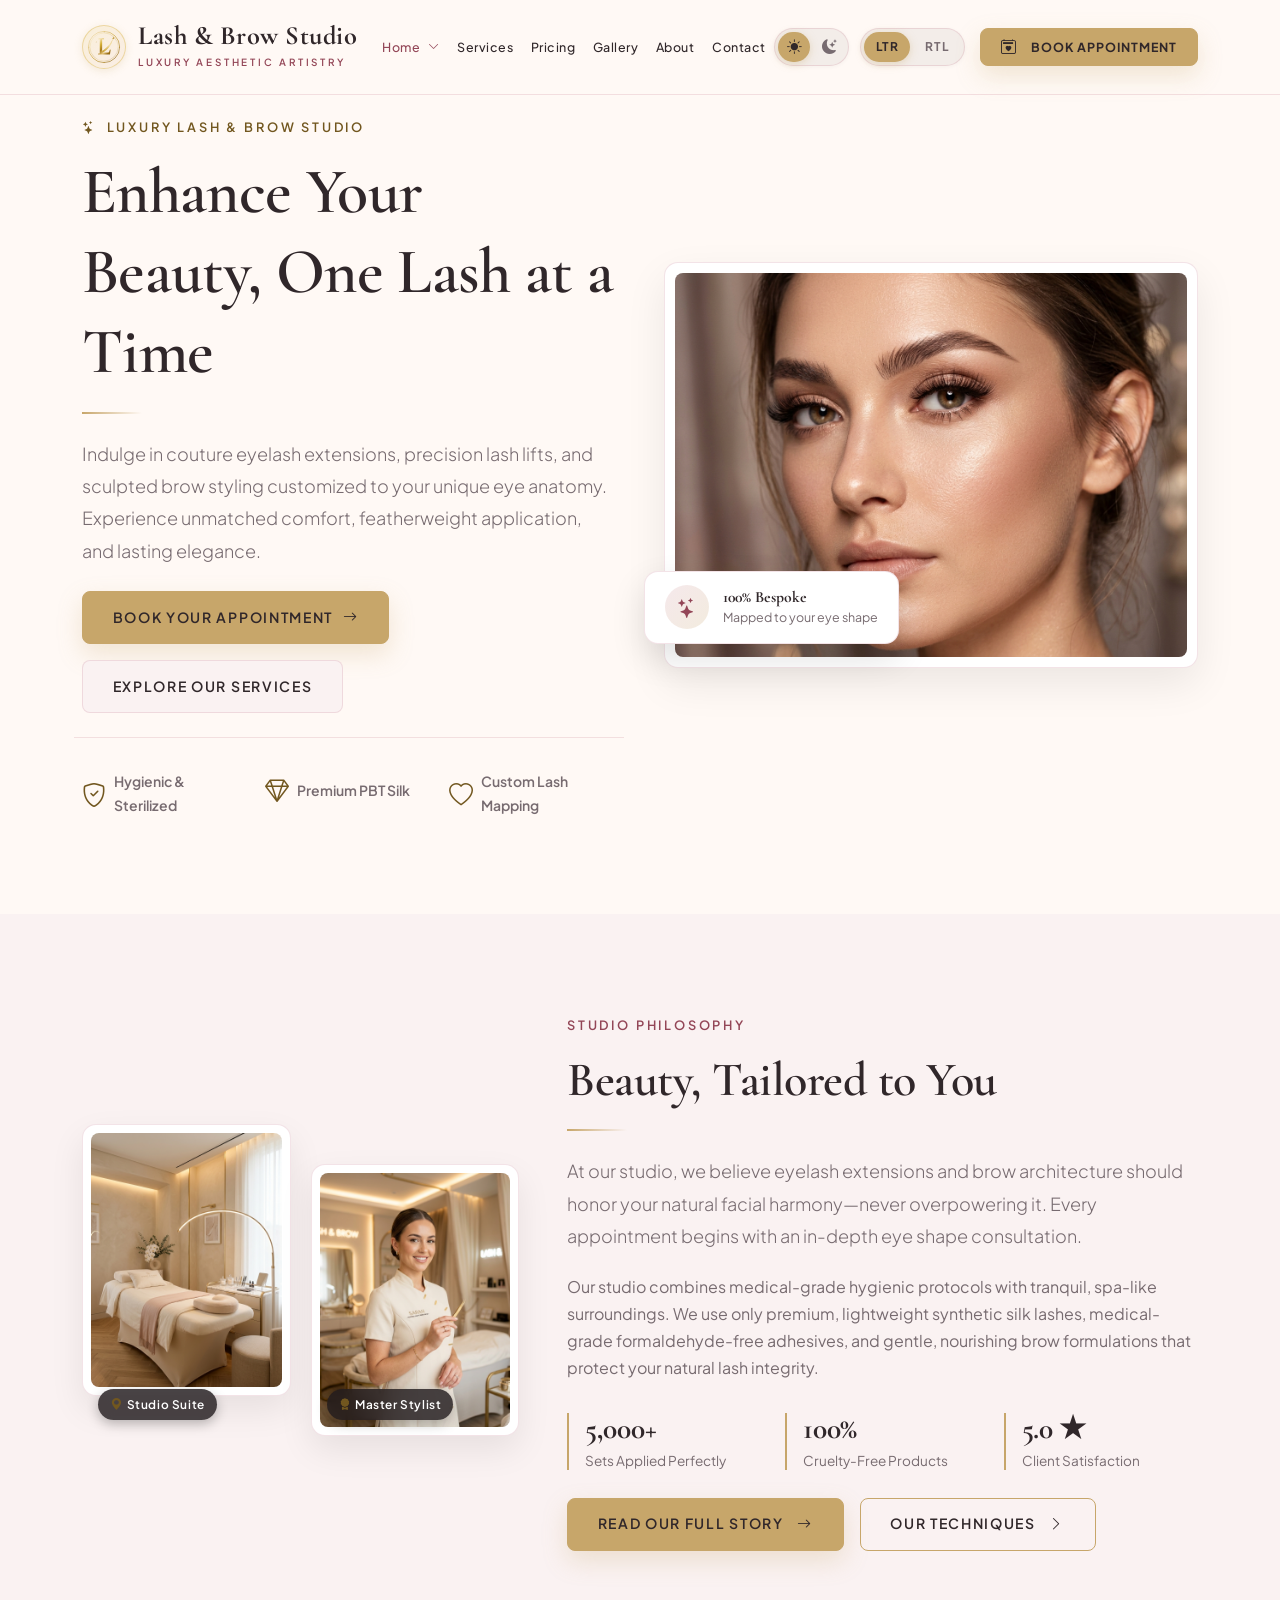
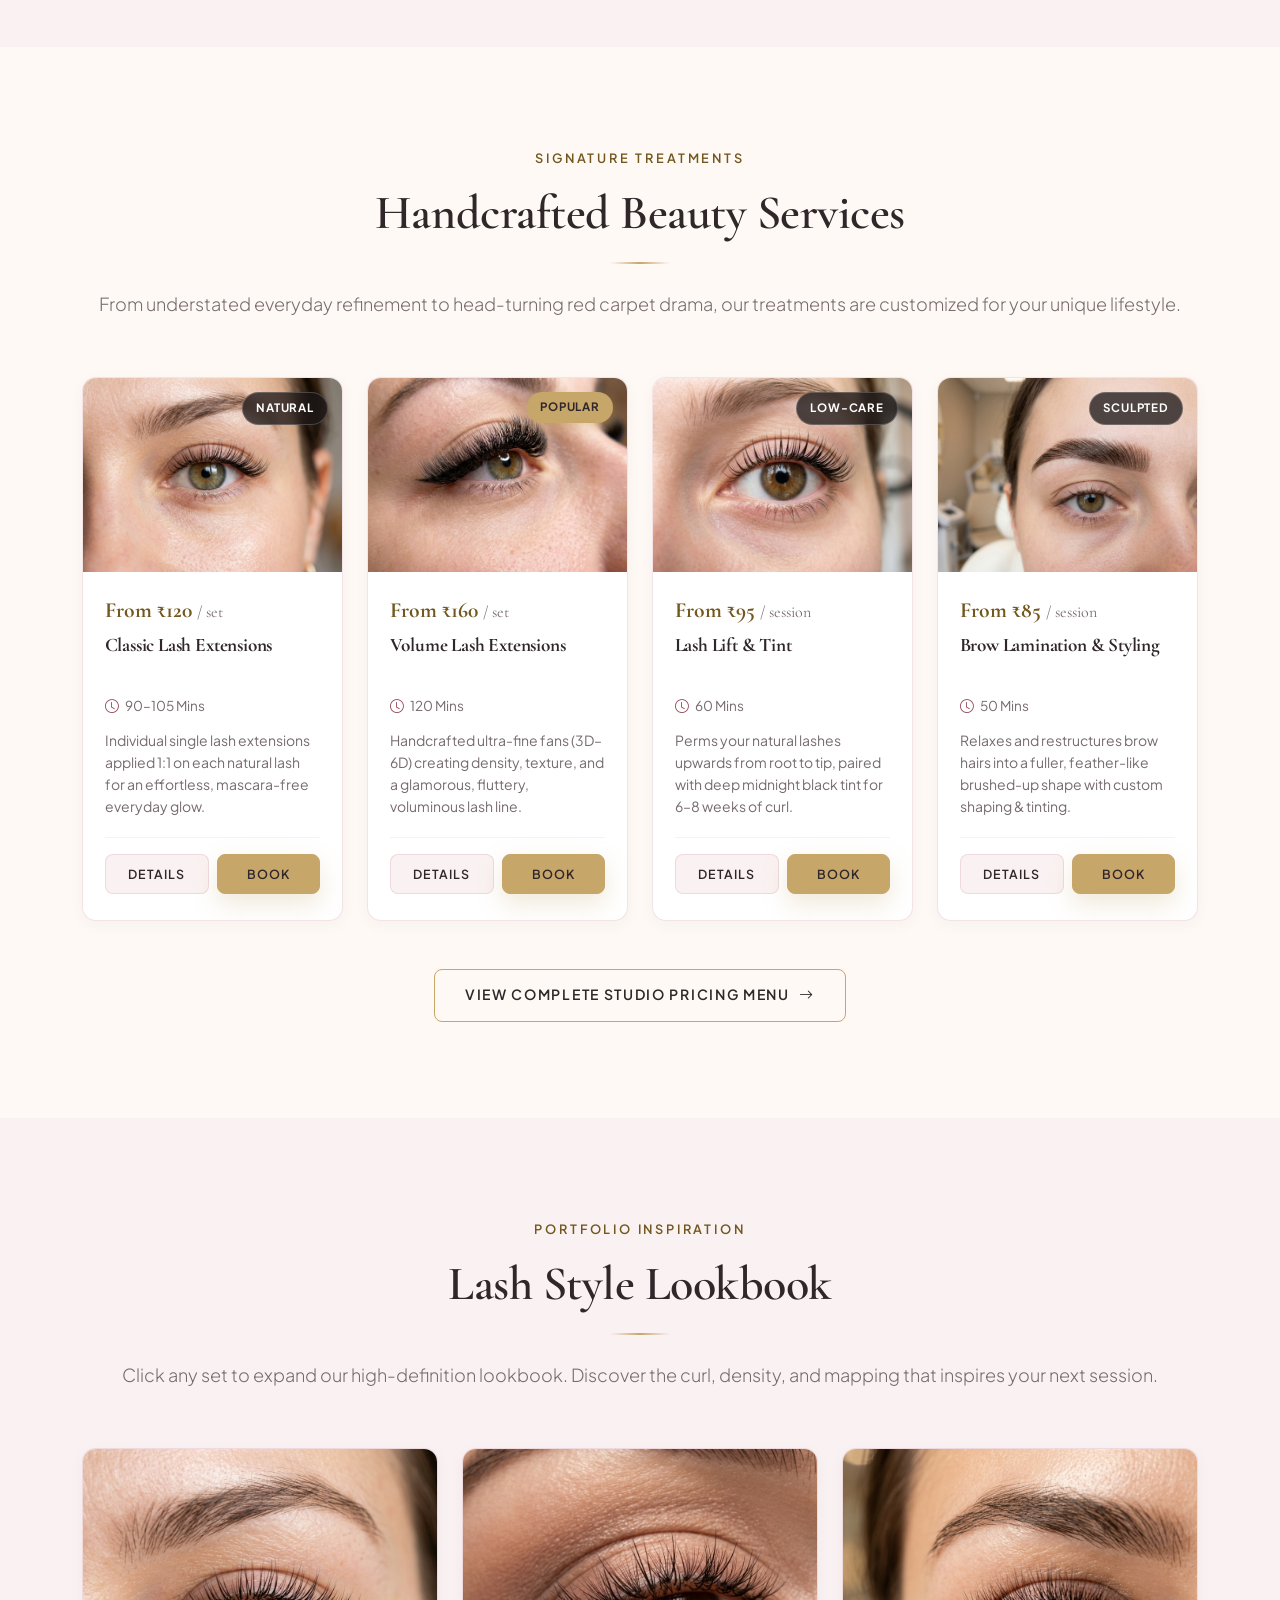
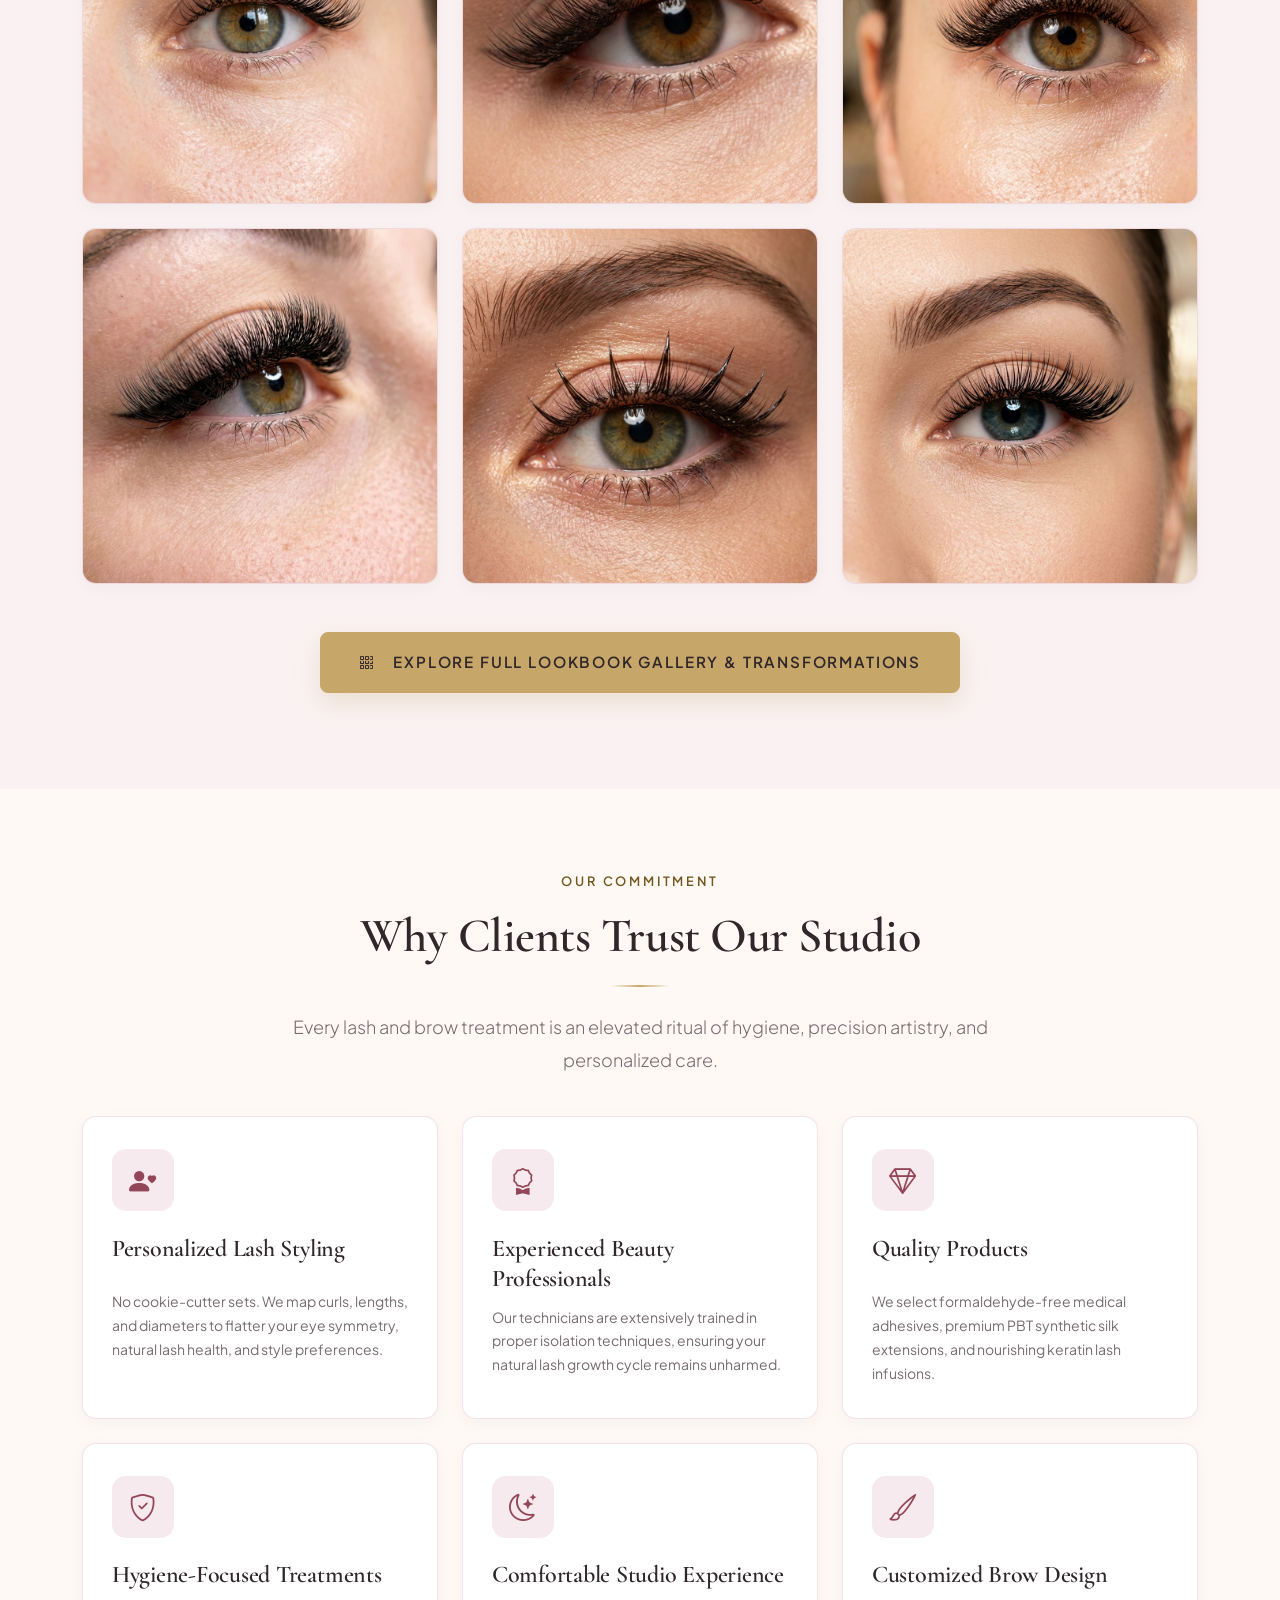
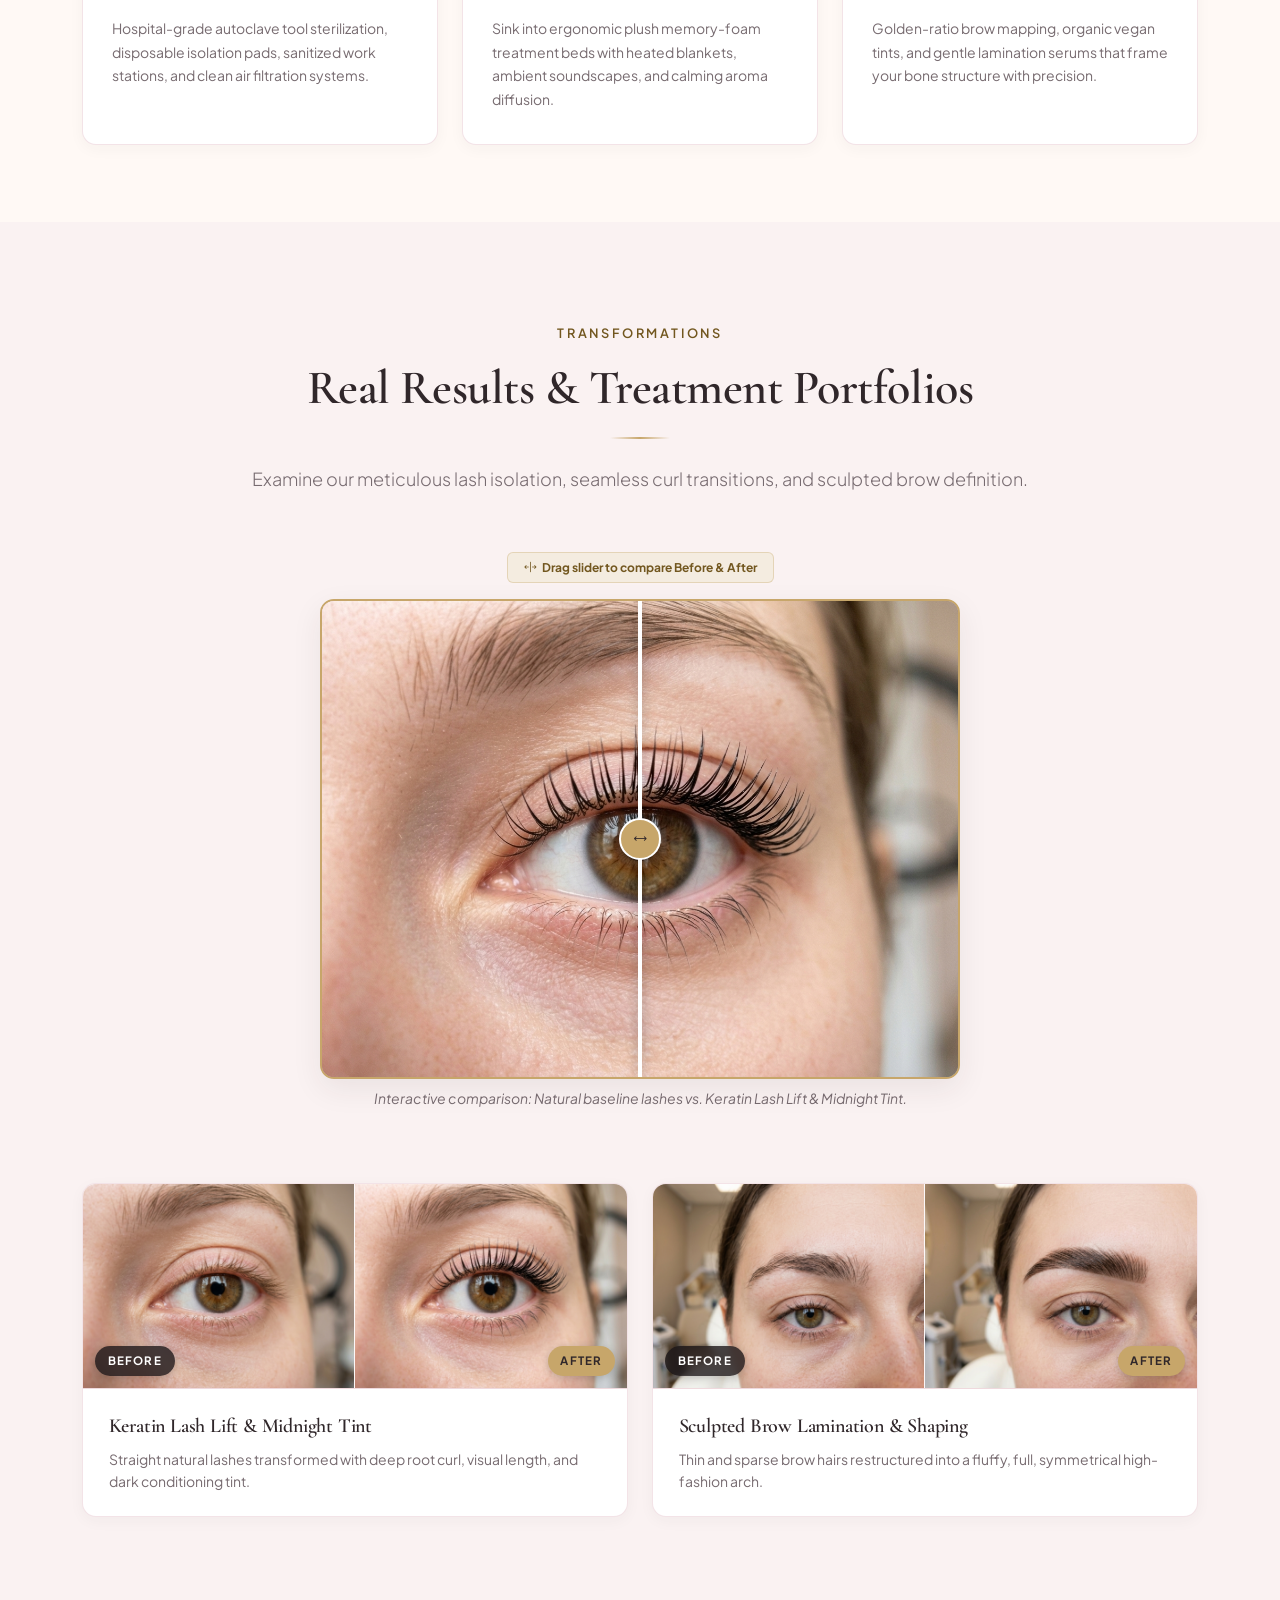
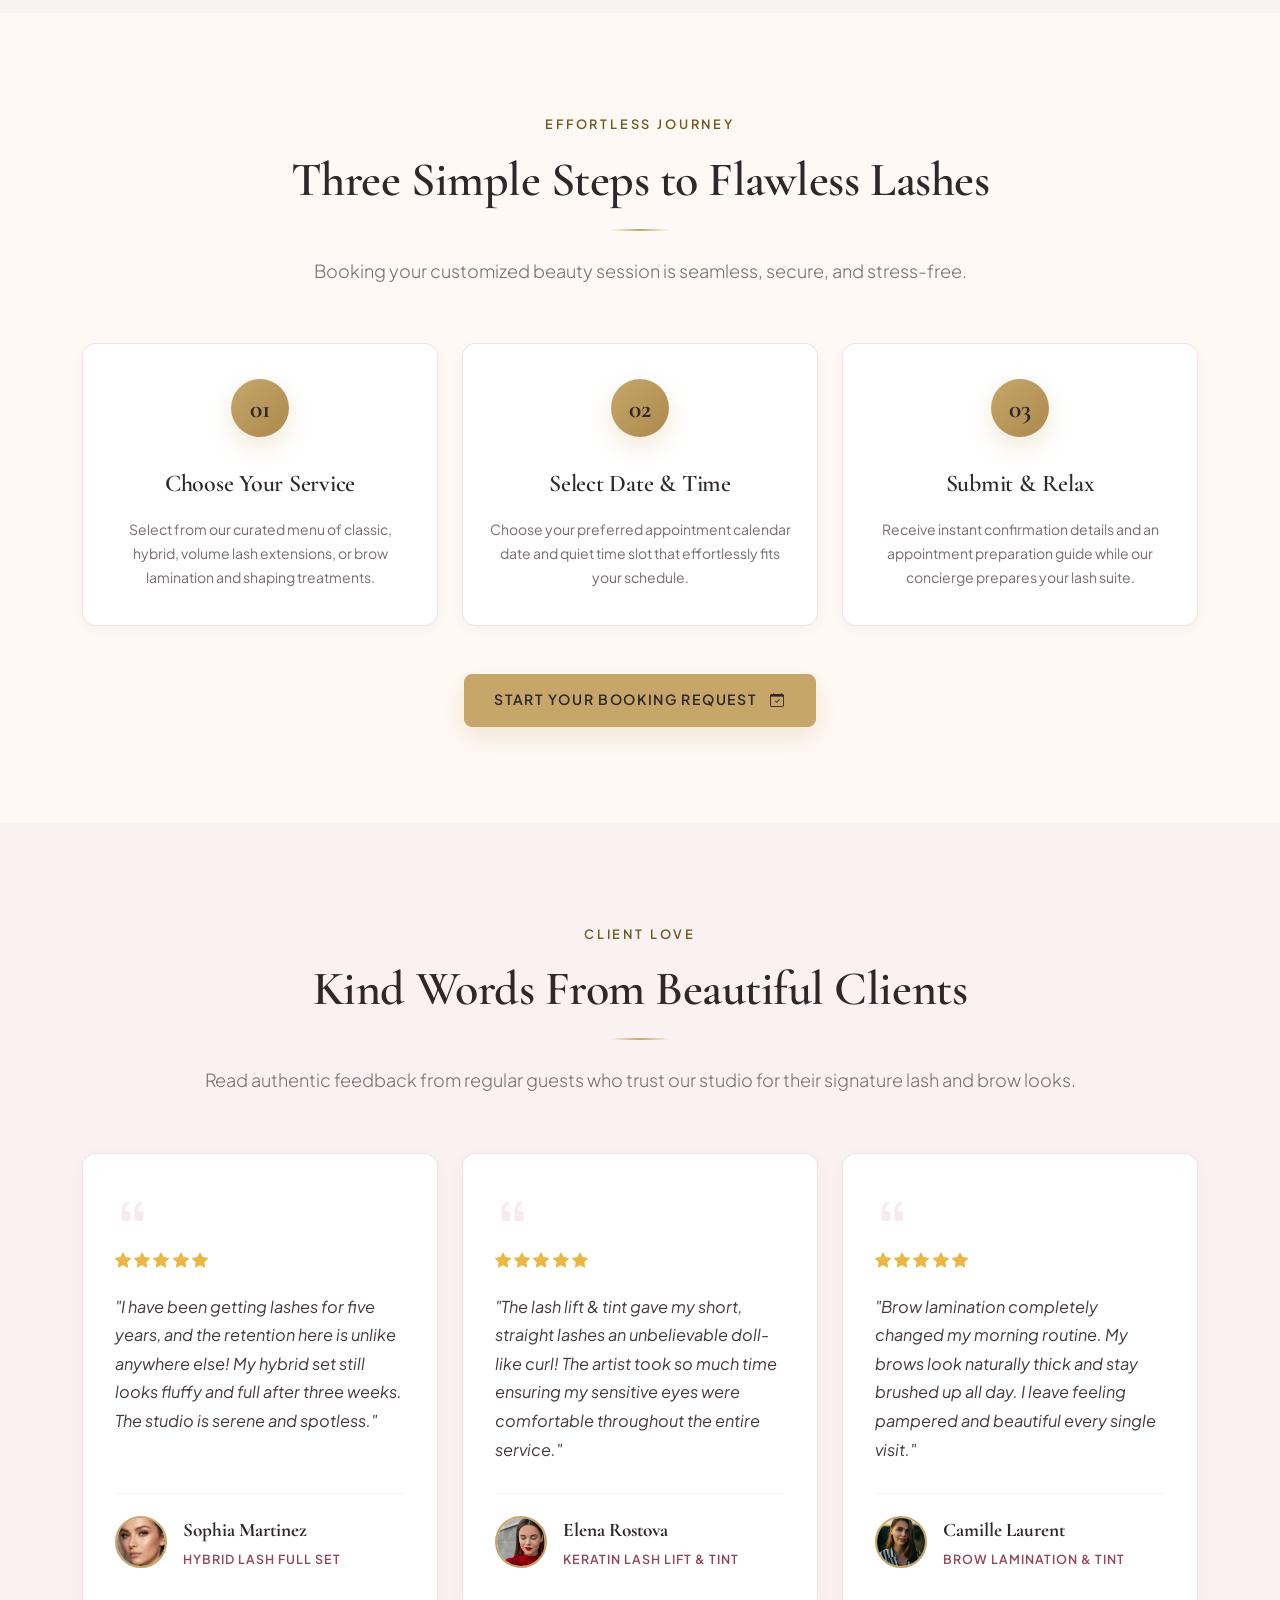
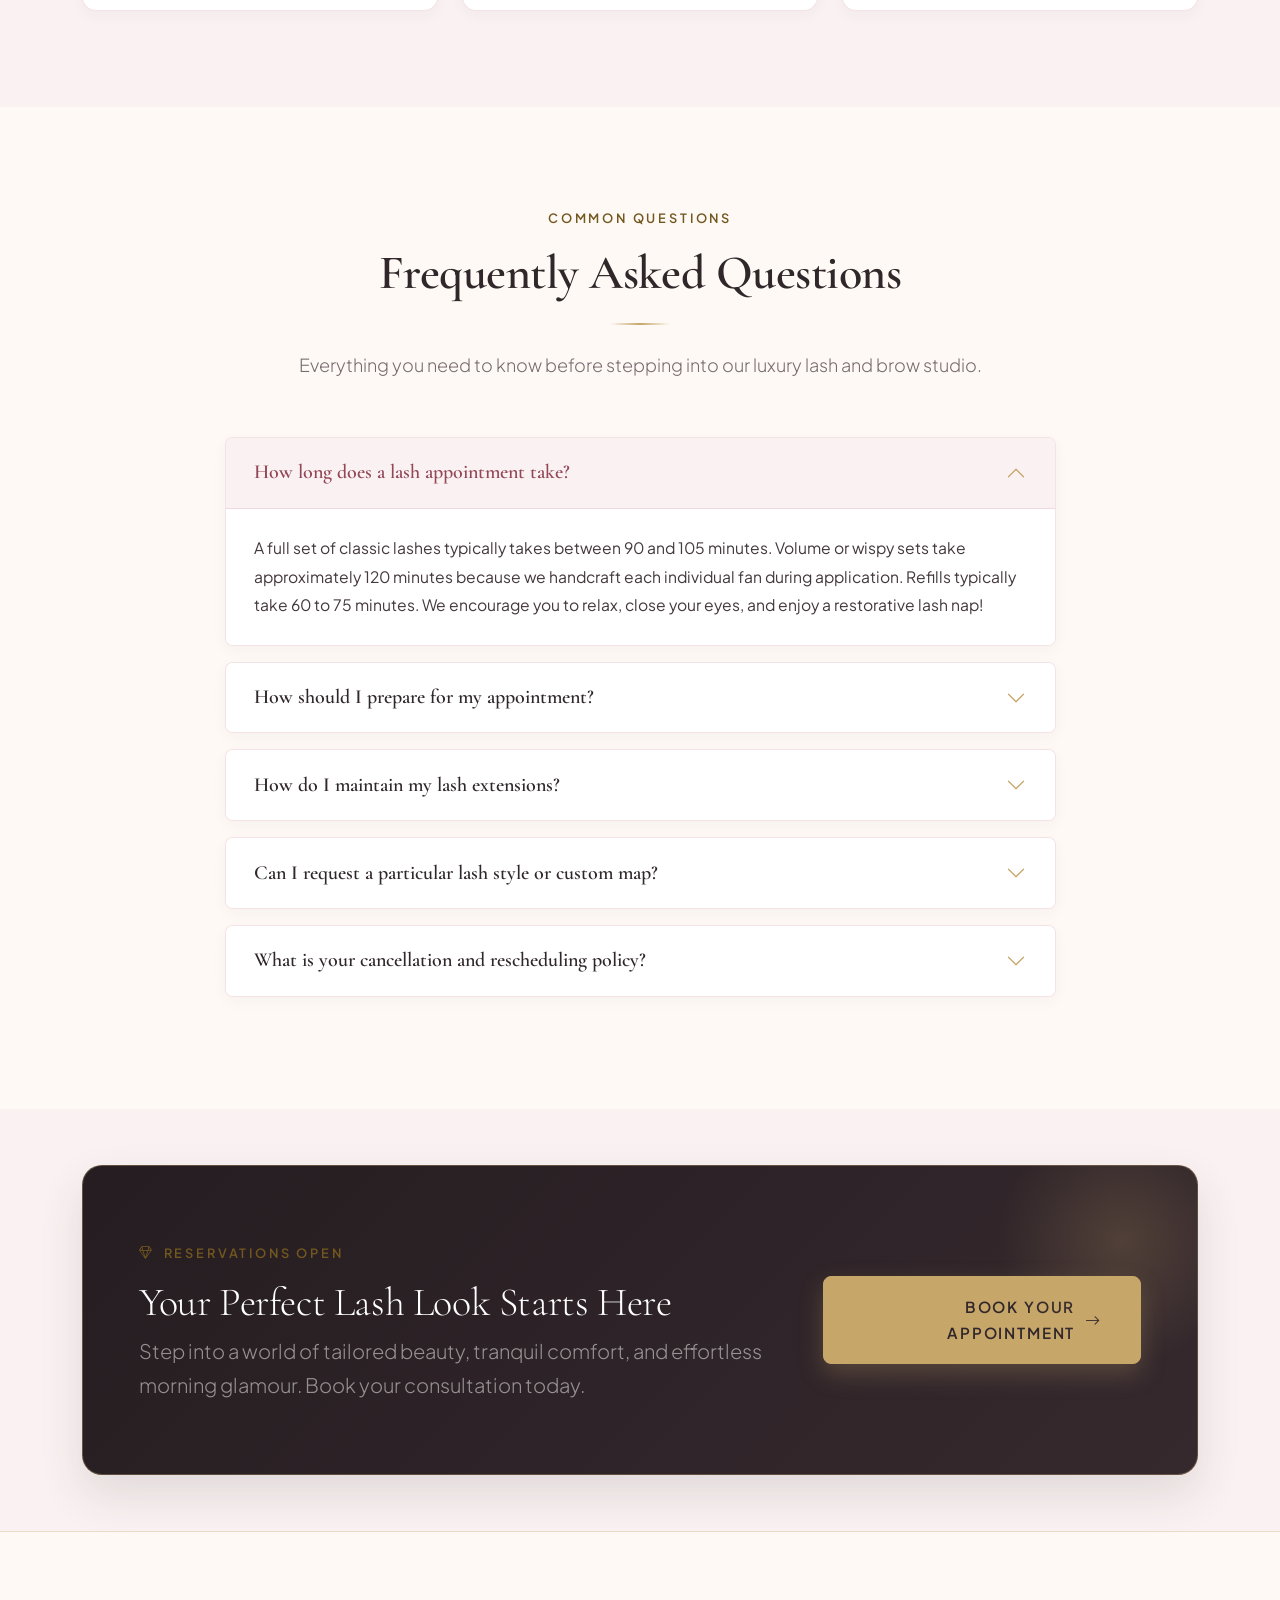
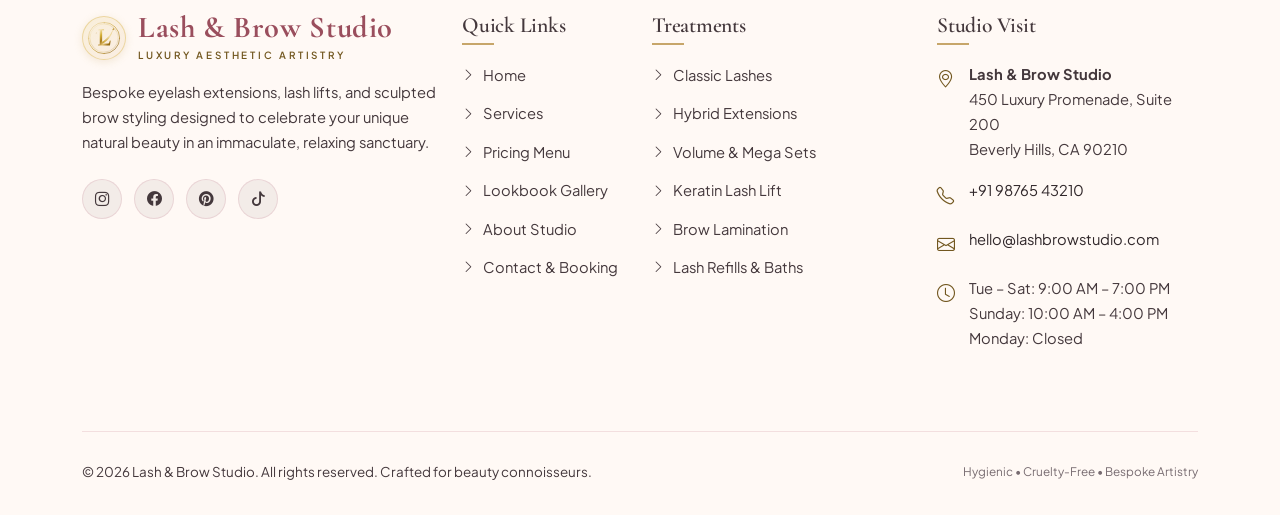
==== commit b8ca5d37: "first commit" ====
--- a/index.html
+++ b/index.html
@@ -62,8 +62,14 @@
         <div class="collapse navbar-collapse" id="navbarLuxuryCollapse">
           <!-- Center Navigation Links -->
           <ul class="navbar-nav navbar-nav-center mx-auto align-items-lg-center">
-            <li class="nav-item">
-              <a class="nav-link active" aria-current="page" href="index.html">Home</a>
+            <li class="nav-item dropdown">
+              <a class="nav-link dropdown-toggle active" href="#" id="homeDropdown" role="button" data-bs-toggle="dropdown" aria-expanded="false">
+                Home <i class="bi bi-chevron-down nav-dropdown-icon"></i>
+              </a>
+              <ul class="dropdown-menu dropdown-menu-luxury" aria-labelledby="homeDropdown">
+                <li><a class="dropdown-item active" href="index.html">Home 1</a></li>
+                <li><a class="dropdown-item" href="index2.html">Home 2</a></li>
+              </ul>
             </li>
             <li class="nav-item">
               <a class="nav-link" href="services.html">Services</a>
@@ -253,7 +259,7 @@
     <!-- ========================================================================
          SECTION 3: FEATURED SERVICES
          ======================================================================== -->
-    <section class="section-padding bg-ivory" aria-labelledby="featuredHeading">
+    <section id="services" class="section-padding bg-ivory" aria-labelledby="featuredHeading">
       <div class="container">
         <div class="section-header text-center max-w-700 mx-auto">
           <span class="eyebrow">SIGNATURE TREATMENTS</span>
@@ -264,21 +270,21 @@
           </p>
         </div>
 
-        <div class="row g-4">
+        <div class="row g-4 featured-services-row">
           <!-- Card 1: Classic Lash Extensions -->
-          <div class="col-lg-3 col-md-6">
-            <article class="card-luxury">
+          <div class="col-12 col-md-6 col-lg-3 d-flex">
+            <article class="card-luxury w-100">
               <div class="service-card-img-wrap">
                 <img src="assets/images/services/classic-lashes.jpg" alt="Classic natural lash extensions" loading="lazy">
                 <span class="service-badge service-badge-neutral">Natural</span>
               </div>
               <div class="service-card-body">
                 <div class="service-card-price">From ₹120 <small class="text-muted-custom fs-6 fw-normal">/ set</small></div>
-                <h3 class="h4 font-serif">Classic Lash Extensions</h3>
+                <h3 class="service-card-title h4 font-serif">Classic Lash Extensions</h3>
                 <div class="service-card-meta">
                   <span><i class="bi bi-clock me-1"></i> 90–105 Mins</span>
                 </div>
-                <p class="text-muted-custom small flex-grow-1">
+                <p class="service-card-desc text-muted-custom small flex-grow-1">
                   Individual single lash extensions applied 1:1 on each natural lash for an effortless, mascara-free everyday glow.
                 </p>
                 <div class="service-card-footer">
@@ -290,19 +296,19 @@
           </div>
 
           <!-- Card 2: Volume Lash Extensions -->
-          <div class="col-lg-3 col-md-6">
-            <article class="card-luxury position-relative">
+          <div class="col-12 col-md-6 col-lg-3 d-flex">
+            <article class="card-luxury position-relative w-100">
               <div class="service-card-img-wrap">
                 <img src="assets/images/services/volume-lashes.jpg" alt="Fluffy volume lash extensions" loading="lazy">
                 <span class="service-badge service-badge-popular">Popular</span>
               </div>
               <div class="service-card-body">
                 <div class="service-card-price">From ₹160 <small class="text-muted-custom fs-6 fw-normal">/ set</small></div>
-                <h3 class="h4 font-serif">Volume Lash Extensions</h3>
+                <h3 class="service-card-title h4 font-serif">Volume Lash Extensions</h3>
                 <div class="service-card-meta">
                   <span><i class="bi bi-clock me-1"></i> 120 Mins</span>
                 </div>
-                <p class="text-muted-custom small flex-grow-1">
+                <p class="service-card-desc text-muted-custom small flex-grow-1">
                   Handcrafted ultra-fine fans (3D–6D) creating density, texture, and a glamorous, fluttery, voluminous lash line.
                 </p>
                 <div class="service-card-footer">
@@ -314,19 +320,19 @@
           </div>
 
           <!-- Card 3: Lash Lift & Tint -->
-          <div class="col-lg-3 col-md-6">
-            <article class="card-luxury">
+          <div class="col-12 col-md-6 col-lg-3 d-flex">
+            <article class="card-luxury w-100">
               <div class="service-card-img-wrap">
                 <img src="assets/images/services/lash-lift.jpg" alt="Natural lifted and tinted eyelashes" loading="lazy">
                 <span class="service-badge service-badge-neutral">Low-Care</span>
               </div>
               <div class="service-card-body">
                 <div class="service-card-price">From ₹95 <small class="text-muted-custom fs-6 fw-normal">/ session</small></div>
-                <h3 class="h4 font-serif">Lash Lift &amp; Tint</h3>
+                <h3 class="service-card-title h4 font-serif">Lash Lift &amp; Tint</h3>
                 <div class="service-card-meta">
                   <span><i class="bi bi-clock me-1"></i> 60 Mins</span>
                 </div>
-                <p class="text-muted-custom small flex-grow-1">
+                <p class="service-card-desc text-muted-custom small flex-grow-1">
                   Perms your natural lashes upwards from root to tip, paired with deep midnight black tint for 6–8 weeks of curl.
                 </p>
                 <div class="service-card-footer">
@@ -338,19 +344,19 @@
           </div>
 
           <!-- Card 4: Brow Lamination & Styling -->
-          <div class="col-lg-3 col-md-6">
-            <article class="card-luxury">
+          <div class="col-12 col-md-6 col-lg-3 d-flex">
+            <article class="card-luxury w-100">
               <div class="service-card-img-wrap">
                 <img src="assets/images/services/brow-lamination.jpg" alt="Sculpted laminated eyebrows" loading="lazy">
                 <span class="service-badge service-badge-neutral">Sculpted</span>
               </div>
               <div class="service-card-body">
                 <div class="service-card-price">From ₹85 <small class="text-muted-custom fs-6 fw-normal">/ session</small></div>
-                <h3 class="h4 font-serif">Brow Lamination &amp; Styling</h3>
+                <h3 class="service-card-title h4 font-serif">Brow Lamination &amp; Styling</h3>
                 <div class="service-card-meta">
                   <span><i class="bi bi-clock me-1"></i> 50 Mins</span>
                 </div>
-                <p class="text-muted-custom small flex-grow-1">
+                <p class="service-card-desc text-muted-custom small flex-grow-1">
                   Relaxes and restructures brow hairs into a fuller, feather-like brushed-up shape with custom shaping &amp; tinting.
                 </p>
                 <div class="service-card-footer">
@@ -470,7 +476,7 @@
     <!-- ========================================================================
          SECTION 5: WHY CHOOSE OUR STUDIO?
          ======================================================================== -->
-    <section class="section-padding bg-ivory" aria-labelledby="whyChooseHeading">
+    <section class="section-padding bg-ivory commitment-section" aria-labelledby="whyChooseHeading">
       <div class="container">
         <div class="section-header text-center">
           <span class="eyebrow">OUR COMMITMENT</span>
@@ -481,7 +487,7 @@
           </p>
         </div>
 
-        <div class="row g-4">
+        <div class="row g-4 commitment-grid">
           <!-- Benefit 1 -->
           <div class="col-lg-4 col-md-6">
             <div class="feature-box">
--- a/css/style.css
+++ b/css/style.css
@@ -434,6 +434,78 @@
   width: 65%;
 }
 
+/* --------------------------------------------------------------------------
+   Navbar Dropdown Menu (Home 1 / Home 2)
+   -------------------------------------------------------------------------- */
+.navbar-luxury .dropdown-toggle::after {
+  display: none !important; /* Hide default Bootstrap caret in favor of luxury animated chevron */
+}
+
+.navbar-luxury .nav-dropdown-icon {
+  display: inline-block;
+  font-size: 0.7rem;
+  margin-left: 0.35rem;
+  transition: transform 0.28s cubic-bezier(0.4, 0, 0.2, 1);
+  vertical-align: 0.05em;
+  color: var(--color-dusty-rose-dark);
+}
+
+[dir="rtl"] .navbar-luxury .nav-dropdown-icon {
+  margin-left: 0;
+  margin-right: 0.35rem;
+}
+
+.navbar-luxury .dropdown.show .nav-dropdown-icon,
+.navbar-luxury .dropdown-toggle[aria-expanded="true"] .nav-dropdown-icon,
+.navbar-luxury .nav-item.dropdown:hover .nav-dropdown-icon {
+  transform: rotate(180deg);
+}
+
+.dropdown-menu-luxury {
+  background-color: var(--color-bg-card);
+  border: 1px solid var(--color-border);
+  border-radius: var(--radius-md);
+  box-shadow: var(--shadow-md);
+  padding: 0.6rem 0.5rem;
+  min-width: 175px;
+  margin-top: 0.5rem;
+  transition: var(--transition-fast);
+  z-index: 1050;
+}
+
+.dropdown-menu-luxury .dropdown-item {
+  font-family: var(--font-sans);
+  font-size: 0.82rem;
+  font-weight: 500;
+  color: var(--color-text-primary);
+  padding: 0.55rem 0.95rem;
+  border-radius: var(--radius-sm);
+  transition: var(--transition-fast);
+  display: flex;
+  align-items: center;
+  justify-content: space-between;
+}
+
+.dropdown-menu-luxury .dropdown-item:hover,
+.dropdown-menu-luxury .dropdown-item:focus {
+  background-color: var(--color-bg-secondary);
+  color: var(--color-dusty-rose-dark);
+  padding-left: 1.15rem;
+}
+
+[dir="rtl"] .dropdown-menu-luxury .dropdown-item:hover,
+[dir="rtl"] .dropdown-menu-luxury .dropdown-item:focus {
+  padding-left: 0.95rem;
+  padding-right: 1.15rem;
+}
+
+.dropdown-menu-luxury .dropdown-item.active,
+.dropdown-menu-luxury .dropdown-item:active {
+  background-color: var(--color-champagne-gold-light);
+  color: var(--color-gold-text);
+  font-weight: 600;
+}
+
 /* Navbar Toggler */
 .navbar-toggler {
   border: 1px solid var(--color-border);
@@ -500,6 +572,31 @@
     flex-shrink: 0;
     z-index: 5;
     position: relative;
+  }
+
+  /* Desktop Dropdown Hover Open */
+  .navbar-luxury .nav-item.dropdown:hover .dropdown-menu-luxury {
+    display: block;
+    opacity: 1;
+    visibility: visible;
+    transform: translateY(0);
+    pointer-events: auto;
+  }
+
+  .navbar-luxury .nav-item.dropdown .dropdown-menu-luxury {
+    display: block;
+    opacity: 0;
+    visibility: hidden;
+    transform: translateY(8px);
+    transition: opacity 0.22s ease, transform 0.22s ease, visibility 0.22s;
+    pointer-events: none;
+  }
+
+  .navbar-luxury .nav-item.dropdown.show .dropdown-menu-luxury {
+    opacity: 1;
+    visibility: visible;
+    transform: translateY(0);
+    pointer-events: auto;
   }
 }
 
--- a/css/components.css
+++ b/css/components.css
@@ -182,7 +182,7 @@
   background-color: var(--color-bg-card);
   border: 1px solid var(--color-border);
   border-radius: var(--radius-md);
-  padding: 1.5rem;
+  padding: 1.35rem;
   box-shadow: var(--shadow-sm);
   transition: var(--transition-smooth);
   height: 100%;
@@ -289,17 +289,22 @@
 
 .lash-service-actions {
   display: flex;
-  gap: 0.65rem;
+  gap: 0.5rem;
   margin-top: auto;
-}
-
-.lash-service-actions .btn-luxury {
-  flex: 1;
+  width: 100%;
+}
+
+.lash-service-actions .btn-luxury,
+.lash-service-actions .btn-luxury-sm {
+  flex: 1 1 0 !important;
+  min-width: 0 !important;
   text-align: center;
   justify-content: center;
-  padding: 0.65rem 0.6rem;
-  font-size: 0.78rem;
-  white-space: nowrap;
+  padding: 0.52rem 0.45rem !important;
+  font-size: 0.74rem !important;
+  letter-spacing: 0.04em !important;
+  white-space: nowrap !important;
+  box-sizing: border-box !important;
 }
 
 /* --------------------------------------------------------------------------
@@ -505,18 +510,20 @@
   font-size: 0.85rem;
 }
 
-/* Service Card */
+/* Service Card Component */
 .service-card-img-wrap {
   position: relative;
   overflow: hidden;
   aspect-ratio: 4 / 3;
   background-color: var(--color-bg-secondary);
+  width: 100%;
 }
 
 .service-card-img-wrap img {
   width: 100%;
   height: 100%;
   object-fit: cover;
+  display: block;
   transition: transform 0.6s cubic-bezier(0.165, 0.84, 0.44, 1);
 }
 
@@ -525,41 +532,91 @@
 }
 
 .service-card-body {
-  padding: 2rem 1.8rem;
+  padding: 1.6rem 1.35rem;
   display: flex;
   flex-direction: column;
   flex-grow: 1;
+  width: 100%;
+  box-sizing: border-box;
 }
 
 .service-card-price {
   font-family: var(--font-serif);
-  font-size: 1.4rem;
+  font-size: 1.35rem;
   font-weight: 700;
   color: var(--color-gold-text);
-  margin-bottom: 0.5rem;
+  margin-bottom: 0.45rem;
+  min-height: 1.75rem;
+  display: flex;
+  align-items: baseline;
+  gap: 0.35rem;
+  line-height: 1.2;
+}
+
+.service-card-body h3,
+.service-card-title {
+  font-family: var(--font-serif);
+  font-size: 1.2rem;
+  font-weight: 700;
+  line-height: 1.32;
+  color: var(--color-text-primary);
+  margin-top: 0;
+  margin-bottom: 0.65rem;
+  min-height: 3.2rem; /* Uniform 2-line height baseline across all cards */
+  display: flex;
+  align-items: flex-start;
+  word-break: normal;
+  overflow-wrap: break-word;
 }
 
 .service-card-meta {
   display: flex;
   align-items: center;
-  gap: 1rem;
+  gap: 0.45rem;
   font-size: 0.85rem;
   color: var(--color-text-muted);
-  margin-bottom: 1rem;
+  margin-bottom: 0.85rem;
+  min-height: 1.4rem;
+  line-height: 1.4;
 }
 
 .service-card-meta i {
   color: var(--color-dusty-rose-dark);
 }
 
+.service-card-body p,
+.service-card-desc {
+  flex-grow: 1;
+  font-size: 0.875rem;
+  line-height: 1.55;
+  color: var(--color-text-muted);
+  margin-bottom: 1.25rem;
+  min-height: 4.2rem; /* Equal height allocation for description across cards */
+  word-break: normal;
+  overflow-wrap: break-word;
+}
+
 .service-card-footer {
   margin-top: auto;
-  padding-top: 1.25rem;
+  padding-top: 1rem;
   border-top: 1px solid var(--color-border-subtle);
   display: flex;
   align-items: center;
-  justify-content: space-between;
-  gap: 0.75rem;
+  gap: 0.5rem;
+  width: 100%;
+}
+
+.service-card-footer .btn-luxury {
+  flex: 1 1 0;
+  min-width: 0;
+  padding: 0.52rem 0.45rem;
+  font-size: 0.78rem;
+  font-weight: 600;
+  letter-spacing: 0.08em;
+  text-align: center;
+  justify-content: center;
+  white-space: nowrap;
+  box-sizing: border-box;
 }
 
 /* --------------------------------------------------------------------------
@@ -877,6 +934,28 @@
 /* --------------------------------------------------------------------------
    Benefits & Feature Box
    -------------------------------------------------------------------------- */
+.section-padding.commitment-section {
+  padding-block: clamp(3.5rem, 6vw, 5rem);
+}
+
+.commitment-section .section-header {
+  max-width: 760px;
+  margin: 0 auto 2.5rem;
+}
+
+.commitment-grid {
+  align-items: stretch;
+}
+
+.commitment-grid > [class*="col-"] {
+  display: flex;
+}
+
+.commitment-section .feature-box {
+  width: 100%;
+  padding: 2rem 1.8rem;
+}
+
 .feature-box {
   padding: 2.2rem 1.8rem;
   background-color: var(--color-bg-card);
@@ -885,6 +964,8 @@
   box-shadow: var(--shadow-sm);
   transition: var(--transition-smooth);
   height: 100%;
+  display: flex;
+  flex-direction: column;
   color: var(--color-text-primary);
 }
 
@@ -892,6 +973,18 @@
   transform: translateY(-6px);
   border-color: var(--color-champagne-gold);
   box-shadow: var(--shadow-md);
+}
+
+.feature-box h3 {
+  min-height: 2.8rem;
+  display: flex;
+  align-items: flex-start;
+  margin-bottom: 0.75rem;
+}
+
+.feature-box p {
+  flex-grow: 1;
+  margin-bottom: 0;
 }
 
 .feature-icon-wrap {
@@ -913,6 +1006,28 @@
   color: var(--color-on-accent);
 }
 
+@media (max-width: 767.98px) {
+  .section-padding.commitment-section {
+    padding-block: 3.5rem;
+  }
+
+  .commitment-section .section-header {
+    margin-bottom: 2rem;
+  }
+
+  .commitment-grid {
+    row-gap: 1rem;
+  }
+
+  .commitment-section .feature-box {
+    padding: 1.5rem;
+  }
+
+  .commitment-section .feature-box h3 {
+    min-height: 0;
+  }
+}
+
 /* --------------------------------------------------------------------------
    Step Process Cards
    -------------------------------------------------------------------------- */
@@ -921,6 +1036,8 @@
   position: relative;
   padding: 2.2rem 1.6rem;
   height: 100%;
+  display: flex;
+  flex-direction: column;
   background-color: var(--color-bg-card);
   border-radius: var(--radius-md);
   border: 1px solid var(--color-border);
@@ -932,6 +1049,19 @@
 .step-card:hover {
   transform: translateY(-5px);
   border-color: var(--color-champagne-gold);
+}
+
+.step-card h3 {
+  min-height: 2.8rem;
+  display: flex;
+  align-items: center;
+  justify-content: center;
+  margin-bottom: 0.75rem;
+}
+
+.step-card p {
+  flex-grow: 1;
+  margin-bottom: 0;
 }
 
 .step-number {
@@ -1001,6 +1131,7 @@
   display: flex;
   align-items: center;
   gap: 1rem;
+  margin-top: auto;
   padding-top: 1.25rem;
   border-top: 1px solid var(--color-border-subtle);
 }
@@ -1123,9 +1254,69 @@
   color: var(--color-gold-text);
 }
 
+.session-addons-column {
+  width: 100%;
+  max-width: 960px;
+}
+
+.session-addons-section .pricing-item-row {
+  display: grid;
+  grid-template-columns: minmax(0, 1fr) 4.5rem 7.25rem;
+  align-items: center;
+  column-gap: 1.25rem;
+}
+
+.session-addons-section .pricing-item-row > div:first-child {
+  min-width: 0;
+}
+
+.session-addons-section .pricing-item-meta {
+  display: contents;
+}
+
+.session-addons-section .pricing-item-price {
+  justify-self: end;
+  white-space: nowrap;
+}
+
+.session-addons-section .pricing-item-meta .btn-luxury {
+  width: 100%;
+  justify-content: center;
+  white-space: nowrap;
+}
+
 .pricing-badge-popular-card {
   border: 2px solid var(--color-champagne-gold);
   position: relative;
+}
+
+@media (max-width: 767.98px) {
+  .session-addons-section .pricing-item-row {
+    grid-template-columns: minmax(0, 1fr);
+    row-gap: 0.85rem;
+    align-items: start;
+  }
+
+  .session-addons-section .pricing-item-meta {
+    display: flex;
+    width: 100%;
+    justify-content: space-between;
+    align-items: center;
+    gap: 1rem;
+    padding-top: 0.75rem;
+    border-top: 1px dashed var(--color-border);
+    text-align: start;
+  }
+
+  .session-addons-section .pricing-item-price {
+    justify-self: auto;
+  }
+
+  .session-addons-section .pricing-item-meta .btn-luxury {
+    width: auto;
+    min-width: 7.25rem;
+    max-width: 100%;
+  }
 }
 
 /* --------------------------------------------------------------------------
@@ -1167,6 +1358,31 @@
 .form-luxury .form-control::placeholder {
   color: var(--color-text-muted);
   font-size: 0.9rem;
+}
+
+#bookingCard .footer-contact-item > i {
+  flex-shrink: 0;
+}
+
+#bookingCard .footer-contact-item > div {
+  flex: 1;
+  min-width: 0;
+}
+
+.form-luxury #bookingDate {
+  color-scheme: light;
+  padding-inline-end: 2.75rem;
+}
+
+.form-luxury #bookingDate::-webkit-calendar-picker-indicator {
+  width: 1.1rem;
+  height: 1.1rem;
+  opacity: 0.9;
+  cursor: pointer;
+}
+
+[data-theme="dark"] .form-luxury #bookingDate {
+  color-scheme: dark;
 }
 
 .form-luxury .form-check-input {
@@ -1525,6 +1741,32 @@
   flex-direction: column;
 }
 
+.standard-grid {
+  display: grid;
+  grid-template-columns: repeat(4, minmax(0, 1fr));
+  grid-auto-rows: 1fr;
+  gap: 1.5rem;
+}
+
+.standard-grid-item {
+  display: flex;
+  min-width: 0;
+}
+
+.standard-grid .standard-card {
+  width: 100%;
+  min-width: 0;
+  padding: clamp(1.25rem, 2vw, 1.8rem);
+}
+
+.standard-grid .standard-card h3 {
+  min-height: 2.5em;
+}
+
+.standard-grid .standard-card p {
+  flex-grow: 1;
+}
+
 .standard-card:hover {
   transform: translateY(-5px);
   border-color: var(--color-champagne-gold);
@@ -1549,3 +1791,752 @@
   background-color: var(--color-champagne-gold);
   color: var(--color-on-accent);
 }
+
+/* ==========================================================================
+   HOME PAGE 2 DEDICATED LUXURY COMPONENTS
+   ========================================================================== */
+
+/* --------------------------------------------------------------------------
+   1. Home 2 Editorial Hero & Trust Bar
+   -------------------------------------------------------------------------- */
+.hero-editorial-home2 {
+  position: relative;
+  background-color: var(--color-bg-primary);
+  overflow: hidden;
+}
+
+.hero-editorial-badge {
+  display: inline-flex;
+  align-items: center;
+  gap: 0.5rem;
+  padding: 0.45rem 1.1rem;
+  background-color: var(--color-champagne-gold-light);
+  color: var(--color-gold-text);
+  border: 1px solid var(--color-border-gold);
+  border-radius: var(--radius-full);
+  font-size: 0.78rem;
+  font-weight: 700;
+  letter-spacing: 0.12em;
+  text-transform: uppercase;
+  margin-bottom: 1.5rem;
+}
+
+.hero-editorial-img-wrap {
+  position: relative;
+  border-radius: var(--radius-lg);
+  overflow: hidden;
+  box-shadow: var(--shadow-lg);
+  border: 1px solid var(--color-border);
+}
+
+.hero-editorial-img-wrap img {
+  width: 100%;
+  height: 100%;
+  object-fit: cover;
+  display: block;
+}
+
+.hero-floating-glass-card {
+  position: absolute;
+  bottom: 24px;
+  right: 24px;
+  background: rgba(25, 20, 22, 0.85);
+  backdrop-filter: blur(12px);
+  -webkit-backdrop-filter: blur(12px);
+  border: 1px solid rgba(214, 183, 125, 0.35);
+  border-radius: var(--radius-md);
+  padding: 1.1rem 1.4rem;
+  color: #FFFFFF;
+  display: flex;
+  align-items: center;
+  gap: 1rem;
+  box-shadow: 0 10px 30px rgba(0, 0, 0, 0.35);
+  z-index: 3;
+}
+
+.hero-floating-glass-card > div:last-child {
+  min-width: 0;
+  text-align: start;
+}
+
+[dir="rtl"] .hero-floating-glass-card {
+  right: auto;
+  left: 24px;
+}
+
+.hero-glass-icon {
+  width: 44px;
+  height: 44px;
+  border-radius: 50%;
+  background: var(--color-champagne-gold);
+  color: var(--color-on-accent);
+  display: flex;
+  align-items: center;
+  justify-content: center;
+  font-size: 1.25rem;
+  flex-shrink: 0;
+}
+
+.hero-glass-title {
+  font-family: var(--font-serif);
+  font-size: 1.15rem;
+  font-weight: 700;
+  color: #FFFFFF;
+  margin: 0;
+  line-height: 1.2;
+}
+
+.hero-glass-sub {
+  font-size: 0.76rem;
+  color: rgba(255, 255, 255, 0.75);
+  margin: 0;
+}
+
+/* Trust Ribbon Bar */
+.hero-trust-bar {
+  background-color: var(--color-bg-card);
+  border-top: 1px solid var(--color-border);
+  border-bottom: 1px solid var(--color-border);
+  padding: 1.5rem 0;
+}
+
+.trust-item {
+  display: flex;
+  align-items: center;
+  gap: 0.85rem;
+}
+
+.trust-item-icon {
+  width: 44px;
+  height: 44px;
+  border-radius: var(--radius-sm);
+  background-color: var(--color-dusty-rose-light);
+  color: var(--color-dusty-rose-dark);
+  display: flex;
+  align-items: center;
+  justify-content: center;
+  font-size: 1.3rem;
+  flex-shrink: 0;
+}
+
+.trust-item-title {
+  font-weight: 700;
+  font-size: 0.92rem;
+  color: var(--color-text-primary);
+  margin-bottom: 0.15rem;
+}
+
+.trust-item-desc {
+  font-size: 0.76rem;
+  color: var(--color-text-muted);
+  margin: 0;
+}
+
+/* --------------------------------------------------------------------------
+   2. Home 2 Horizontal / Wide Signature Services
+   -------------------------------------------------------------------------- */
+.service-card-wide {
+  background-color: var(--color-bg-card);
+  border: 1px solid var(--color-border);
+  border-radius: var(--radius-md);
+  box-shadow: var(--shadow-sm);
+  transition: var(--transition-smooth);
+  overflow: hidden;
+  height: 100%;
+  display: flex;
+  flex-direction: column;
+}
+
+.service-card-wide:hover {
+  transform: translateY(-6px);
+  border-color: var(--color-champagne-gold);
+  box-shadow: var(--shadow-md);
+}
+
+.service-card-wide .row {
+  margin: 0;
+  height: 100%;
+  flex-grow: 1;
+}
+
+.service-card-wide .col-md-7 {
+  display: flex;
+  flex-direction: column;
+}
+
+.service-card-wide-img-col {
+  padding: 0;
+  position: relative;
+}
+
+@media (min-width: 768px) {
+  .service-card-wide-img-col {
+    position: relative;
+    min-height: 100%;
+  }
+
+  .service-card-wide-img-wrap {
+    position: absolute;
+    top: 0;
+    left: 0;
+    width: 100%;
+    height: 100%;
+  }
+}
+
+@media (max-width: 767.98px) {
+  .service-card-wide-img-col {
+    width: 100%;
+  }
+
+  .service-card-wide-img-wrap {
+    position: relative;
+    width: 100%;
+    height: 230px;
+    min-height: 230px;
+  }
+}
+
+.service-card-wide-img-wrap {
+  overflow: hidden;
+  background-color: var(--color-bg-secondary);
+}
+
+.service-card-wide-img-wrap img {
+  width: 100%;
+  height: 100%;
+  object-fit: cover;
+  display: block;
+  transition: transform 0.6s cubic-bezier(0.165, 0.84, 0.44, 1);
+}
+
+.service-card-wide:hover .service-card-wide-img-wrap img {
+  transform: scale(1.05);
+}
+
+.service-card-wide-body {
+  padding: 1.8rem 1.6rem;
+  display: flex;
+  flex-direction: column;
+  height: 100%;
+  flex-grow: 1;
+}
+
+.service-card-wide-body h3 {
+  font-family: var(--font-serif);
+  font-size: 1.35rem;
+  font-weight: 700;
+  color: var(--color-text-primary);
+  line-height: 1.25;
+  margin-bottom: 0.35rem;
+}
+
+.service-card-wide-body .service-card-price {
+  font-family: var(--font-serif);
+  font-size: 1.35rem;
+  font-weight: 700;
+  color: var(--color-gold-text);
+  margin-bottom: 0.5rem;
+  display: flex;
+  align-items: baseline;
+  gap: 0.35rem;
+  line-height: 1.2;
+}
+
+.service-card-wide-body .service-card-meta {
+  display: flex;
+  align-items: center;
+  gap: 0.85rem;
+  flex-wrap: wrap;
+  font-size: 0.82rem;
+  color: var(--color-text-muted);
+  margin-bottom: 0.65rem;
+  line-height: 1.4;
+}
+
+.service-card-wide-body .service-card-desc {
+  font-size: 0.86rem;
+  color: var(--color-text-secondary);
+  line-height: 1.55;
+  margin-bottom: 0.75rem;
+}
+
+.service-tag-pill {
+  display: inline-block;
+  padding: 0.25rem 0.65rem;
+  font-size: 0.72rem;
+  font-weight: 700;
+  letter-spacing: 0.08em;
+  text-transform: uppercase;
+  border-radius: var(--radius-full);
+  background-color: var(--color-champagne-gold-light);
+  color: var(--color-gold-text);
+  margin-bottom: 0.6rem;
+  align-self: flex-start;
+}
+
+.service-checklist-luxury {
+  list-style: none;
+  padding: 0;
+  margin: 0.65rem 0 1.25rem 0;
+  flex-grow: 1;
+}
+
+.service-checklist-luxury li {
+  font-size: 0.82rem;
+  color: var(--color-text-secondary);
+  margin-bottom: 0.45rem;
+  display: flex;
+  align-items: flex-start;
+  gap: 0.55rem;
+  line-height: 1.45;
+}
+
+.service-checklist-luxury li i {
+  color: var(--color-champagne-gold);
+  font-size: 0.9rem;
+  margin-top: 0.12rem;
+  flex-shrink: 0;
+}
+
+.service-card-wide-body .service-card-footer {
+  margin-top: auto;
+  padding-top: 1.15rem;
+  border-top: 1px solid var(--color-border-subtle);
+  display: flex;
+  align-items: center;
+  gap: 0.65rem;
+  width: 100%;
+}
+
+.service-card-wide-body .service-card-footer .btn-luxury {
+  flex: 1 1 0;
+  min-width: 0;
+  padding: 0.6rem 0.5rem;
+  font-size: 0.8rem;
+  font-weight: 600;
+  letter-spacing: 0.08em;
+  text-align: center;
+  justify-content: center;
+  white-space: nowrap;
+}
+
+/* --------------------------------------------------------------------------
+   3. Atelier Pillars (Why Choose Us - Home 2)
+   -------------------------------------------------------------------------- */
+.atelier-split-wrap {
+  position: relative;
+}
+
+.atelier-feature-img-wrap {
+  position: relative;
+  border-radius: var(--radius-md);
+  overflow: hidden;
+  box-shadow: var(--shadow-md);
+  border: 1px solid var(--color-border);
+  height: 100%;
+  min-height: 480px;
+}
+
+.atelier-feature-img-wrap img {
+  width: 100%;
+  height: 100%;
+  object-fit: cover;
+  display: block;
+}
+
+.atelier-badge-overlay {
+  position: absolute;
+  top: 24px;
+  left: 24px;
+  background: rgba(25, 20, 22, 0.88);
+  backdrop-filter: blur(8px);
+  -webkit-backdrop-filter: blur(8px);
+  border: 1px solid rgba(214, 183, 125, 0.4);
+  border-radius: var(--radius-sm);
+  padding: 0.85rem 1.15rem;
+  color: #FFFFFF;
+  z-index: 2;
+}
+
+[dir="rtl"] .atelier-badge-overlay {
+  left: auto;
+  right: 24px;
+}
+
+.atelier-pillar-card {
+  background-color: var(--color-bg-card);
+  border: 1px solid var(--color-border);
+  border-radius: var(--radius-md);
+  padding: 1.4rem 1.5rem;
+  margin-bottom: 1.15rem;
+  transition: var(--transition-smooth);
+  display: flex;
+  align-items: flex-start;
+  gap: 1.25rem;
+}
+
+.atelier-pillar-card:hover {
+  transform: translateY(-3px);
+  border-color: var(--color-champagne-gold);
+  box-shadow: var(--shadow-sm);
+}
+
+.atelier-pillar-number {
+  font-family: var(--font-serif);
+  font-size: 1.6rem;
+  font-weight: 700;
+  color: var(--color-champagne-gold);
+  line-height: 1;
+  flex-shrink: 0;
+  min-width: 38px;
+}
+
+.atelier-pillar-title {
+  font-family: var(--font-serif);
+  font-size: 1.15rem;
+  font-weight: 700;
+  color: var(--color-text-primary);
+  margin-bottom: 0.35rem;
+}
+
+.atelier-pillar-desc {
+  font-size: 0.86rem;
+  color: var(--color-text-muted);
+  line-height: 1.55;
+  margin: 0;
+}
+
+/* --------------------------------------------------------------------------
+   4. Transformation Showcase Cards (Home 2)
+   -------------------------------------------------------------------------- */
+.transformation-card-luxury {
+  background-color: var(--color-bg-card);
+  border: 1px solid var(--color-border);
+  border-radius: var(--radius-md);
+  overflow: hidden;
+  box-shadow: var(--shadow-sm);
+  transition: var(--transition-smooth);
+  height: 100%;
+  display: flex;
+  flex-direction: column;
+}
+
+.transformation-card-luxury:hover {
+  transform: translateY(-5px);
+  border-color: var(--color-champagne-gold);
+  box-shadow: var(--shadow-md);
+}
+
+.transformation-img-pair {
+  display: grid;
+  grid-template-columns: 1fr 1fr;
+  position: relative;
+  overflow: hidden;
+  background-color: var(--color-bg-secondary);
+}
+
+.transformation-half {
+  position: relative;
+  aspect-ratio: 4 / 3;
+  overflow: hidden;
+}
+
+.transformation-half img {
+  width: 100%;
+  height: 100%;
+  object-fit: cover;
+  display: block;
+}
+
+.transformation-label-pill {
+  position: absolute;
+  top: 10px;
+  left: 10px;
+  background: rgba(25, 20, 22, 0.75);
+  backdrop-filter: blur(6px);
+  -webkit-backdrop-filter: blur(6px);
+  color: #FFFFFF;
+  font-size: 0.68rem;
+  font-weight: 700;
+  letter-spacing: 0.08em;
+  text-transform: uppercase;
+  padding: 0.25rem 0.55rem;
+  border-radius: var(--radius-full);
+  border: 1px solid rgba(255, 255, 255, 0.2);
+}
+
+[dir="rtl"] .transformation-label-pill {
+  left: auto;
+  right: 10px;
+}
+
+.transformation-label-after {
+  background: var(--color-champagne-gold);
+  color: var(--color-on-accent);
+  border-color: rgba(255, 255, 255, 0.3);
+}
+
+.transformation-card-body {
+  padding: 1.4rem 1.35rem;
+  display: flex;
+  flex-direction: column;
+  flex-grow: 1;
+}
+
+/* --------------------------------------------------------------------------
+   5. Beauty Experts / Stylist Profile Cards (Home 2)
+   -------------------------------------------------------------------------- */
+.expert-card-luxury {
+  background-color: var(--color-bg-card);
+  border: 1px solid var(--color-border);
+  border-radius: var(--radius-md);
+  overflow: hidden;
+  box-shadow: var(--shadow-sm);
+  transition: var(--transition-smooth);
+  height: 100%;
+  display: flex;
+  flex-direction: column;
+}
+
+.expert-card-luxury:hover {
+  transform: translateY(-6px);
+  border-color: var(--color-champagne-gold);
+  box-shadow: var(--shadow-md);
+}
+
+.expert-img-wrap {
+  position: relative;
+  aspect-ratio: 3 / 4;
+  overflow: hidden;
+  background-color: var(--color-bg-secondary);
+}
+
+.expert-img-wrap img {
+  width: 100%;
+  height: 100%;
+  object-fit: cover;
+  display: block;
+  transition: transform 0.6s cubic-bezier(0.165, 0.84, 0.44, 1);
+}
+
+.expert-card-luxury:hover .expert-img-wrap img {
+  transform: scale(1.05);
+}
+
+.expert-card-body {
+  padding: 1.6rem 1.4rem;
+  display: flex;
+  flex-direction: column;
+  flex-grow: 1;
+}
+
+.expert-name {
+  font-family: var(--font-serif);
+  font-size: 1.35rem;
+  font-weight: 700;
+  color: var(--color-text-primary);
+  margin-bottom: 0.2rem;
+}
+
+.expert-role {
+  font-size: 0.82rem;
+  color: var(--color-gold-text);
+  font-weight: 600;
+  letter-spacing: 0.06em;
+  text-transform: uppercase;
+  margin-bottom: 0.75rem;
+}
+
+.expert-credentials-badge {
+  display: inline-block;
+  padding: 0.3rem 0.65rem;
+  font-size: 0.72rem;
+  background-color: var(--color-dusty-rose-light);
+  color: var(--color-dusty-rose-dark);
+  border-radius: var(--radius-sm);
+  margin-bottom: 0.85rem;
+  border: 1px solid var(--color-border);
+}
+
+.expert-bio {
+  font-size: 0.86rem;
+  color: var(--color-text-muted);
+  line-height: 1.6;
+  margin-bottom: 1.25rem;
+  flex-grow: 1;
+}
+
+/* --------------------------------------------------------------------------
+   6. VIP Reviews & Testimonials (Home 2)
+   -------------------------------------------------------------------------- */
+.vip-review-card {
+  background-color: var(--color-bg-card);
+  border: 1px solid var(--color-border);
+  border-radius: var(--radius-md);
+  padding: 2.2rem 1.8rem;
+  box-shadow: var(--shadow-sm);
+  transition: var(--transition-smooth);
+  height: 100%;
+  display: flex;
+  flex-direction: column;
+}
+
+.vip-review-card:hover {
+  transform: translateY(-5px);
+  border-color: var(--color-champagne-gold);
+  box-shadow: var(--shadow-md);
+}
+
+.vip-review-header {
+  display: flex;
+  align-items: center;
+  justify-content: space-between;
+  margin-bottom: 1.1rem;
+}
+
+.vip-verified-badge {
+  display: inline-flex;
+  align-items: center;
+  gap: 0.35rem;
+  font-size: 0.72rem;
+  font-weight: 600;
+  color: #198754;
+  background-color: rgba(25, 135, 84, 0.1);
+  padding: 0.25rem 0.6rem;
+  border-radius: var(--radius-full);
+}
+
+.vip-review-text {
+  font-style: italic;
+  font-size: 0.98rem;
+  color: var(--color-text-secondary);
+  line-height: 1.7;
+  margin-bottom: 1.5rem;
+  flex-grow: 1;
+}
+
+/* --------------------------------------------------------------------------
+   7. Membership & Studio Packages (Home 2)
+   -------------------------------------------------------------------------- */
+.membership-package-card {
+  background-color: var(--color-bg-card);
+  border: 1px solid var(--color-border);
+  border-radius: var(--radius-md);
+  padding: 2.2rem 1.8rem;
+  box-shadow: var(--shadow-sm);
+  transition: var(--transition-smooth);
+  height: 100%;
+  display: flex;
+  flex-direction: column;
+  position: relative;
+}
+
+.membership-package-card.package-highlight {
+  border: 2px solid var(--color-champagne-gold);
+  box-shadow: var(--shadow-md);
+}
+
+.membership-package-card:hover {
+  transform: translateY(-6px);
+  border-color: var(--color-champagne-gold);
+  box-shadow: var(--shadow-md);
+}
+
+.package-popular-ribbon {
+  position: absolute;
+  top: 14px;
+  right: 14px;
+  background-color: var(--color-champagne-gold);
+  color: #191416;
+  font-size: 0.72rem;
+  font-weight: 700;
+  letter-spacing: 0.08em;
+  text-transform: uppercase;
+  padding: 0.35rem 0.85rem;
+  border-radius: var(--radius-full);
+  box-shadow: 0 4px 10px rgba(199, 166, 106, 0.35);
+  z-index: 5;
+}
+
+[dir="rtl"] .package-popular-ribbon {
+  right: auto;
+  left: 14px;
+}
+
+.package-price-number {
+  font-family: var(--font-serif);
+  font-size: 2.4rem;
+  font-weight: 700;
+  color: var(--color-gold-text);
+  line-height: 1;
+  margin-bottom: 0.5rem;
+}
+
+.package-savings-pill {
+  display: inline-block;
+  font-size: 0.75rem;
+  color: #198754;
+  background-color: rgba(25, 135, 84, 0.1);
+  padding: 0.2rem 0.6rem;
+  border-radius: var(--radius-full);
+  font-weight: 600;
+  margin-bottom: 1.25rem;
+}
+
+.membership-package-card .service-checklist-luxury {
+  flex-grow: 1;
+}
+
+[data-theme="dark"] .vip-verified-badge,
+[data-theme="dark"] .package-savings-pill {
+  color: #4ade80 !important;
+  background-color: rgba(74, 222, 128, 0.15) !important;
+  border: 1px solid rgba(74, 222, 128, 0.3) !important;
+}
+
+/* --------------------------------------------------------------------------
+   8. Concierge Sanctuary & Appointment Quick Request (Home 2)
+   -------------------------------------------------------------------------- */
+.concierge-sanctuary-box {
+  background-color: var(--color-bg-card);
+  border: 1px solid var(--color-border);
+  border-radius: var(--radius-lg);
+  overflow: hidden;
+  box-shadow: var(--shadow-md);
+}
+
+.concierge-info-side {
+  padding: 3rem 2.5rem;
+}
+
+.concierge-contact-item {
+  display: flex;
+  align-items: flex-start;
+  gap: 1rem;
+  margin-bottom: 1.25rem;
+}
+
+.concierge-contact-icon {
+  width: 44px;
+  height: 44px;
+  border-radius: 50%;
+  background-color: var(--color-dusty-rose-light);
+  color: var(--color-dusty-rose-dark);
+  display: flex;
+  align-items: center;
+  justify-content: center;
+  font-size: 1.25rem;
+  flex-shrink: 0;
+}
+
+.concierge-form-side {
+  background-color: var(--color-bg-secondary);
+  padding: 3rem 2.5rem;
+  border-left: 1px solid var(--color-border);
+}
+
+[dir="rtl"] .concierge-form-side {
+  border-left: none;
+  border-right: 1px solid var(--color-border);
+}
--- a/css/responsive.css
+++ b/css/responsive.css
@@ -62,6 +62,49 @@
 
   .cta-banner-luxury {
     padding: 3.5rem 2.5rem;
+  }
+
+  /* Service Cards in 4-column compact desktop layout */
+  .service-card-body {
+    padding: 1.35rem 1.05rem;
+  }
+
+  .service-card-body h3,
+  .service-card-title {
+    font-size: 1.12rem;
+    min-height: 3.25rem;
+  }
+
+  .service-card-price {
+    font-size: 1.25rem;
+  }
+
+  .service-card-body p,
+  .service-card-desc {
+    font-size: 0.84rem;
+    min-height: 4.5rem;
+  }
+
+  .service-card-footer .btn-luxury {
+    font-size: 0.74rem;
+    padding: 0.52rem 0.35rem;
+    letter-spacing: 0.06em;
+  }
+
+  /* Lash Service Cards in 2-column compact desktop layout */
+  .lash-service-card {
+    padding: 1.15rem;
+  }
+
+  .lash-service-actions {
+    gap: 0.35rem;
+  }
+
+  .lash-service-actions .btn-luxury,
+  .lash-service-actions .btn-luxury-sm {
+    padding: 0.5rem 0.3rem !important;
+    font-size: 0.71rem !important;
+    letter-spacing: 0.025em !important;
   }
 }
 
@@ -117,6 +160,45 @@
     font-weight: 700;
   }
 
+  /* Dropdown Menu inside Mobile / Tablet Drawer */
+  .navbar-luxury .nav-item.dropdown {
+    width: 100%;
+  }
+
+  .navbar-luxury .dropdown-toggle {
+    display: flex !important;
+    align-items: center;
+    justify-content: space-between;
+  }
+
+  .navbar-luxury .dropdown-menu-luxury {
+    position: static !important;
+    transform: none !important;
+    background-color: var(--color-bg-secondary);
+    border: 1px solid var(--color-border);
+    border-radius: var(--radius-sm);
+    box-shadow: none;
+    margin: 0.35rem 0 0.65rem 0.75rem;
+    padding: 0.35rem;
+    width: calc(100% - 0.75rem);
+    display: none;
+  }
+
+  [dir="rtl"] .navbar-luxury .dropdown-menu-luxury {
+    margin: 0.35rem 0.75rem 0.65rem 0;
+  }
+
+  .navbar-luxury .dropdown.show .dropdown-menu-luxury,
+  .navbar-luxury .dropdown-menu-luxury.show {
+    display: block !important;
+  }
+
+  .navbar-luxury .dropdown-menu-luxury .dropdown-item {
+    padding: 0.65rem 0.85rem;
+    font-size: 0.88rem;
+    border-radius: var(--radius-sm);
+  }
+
   /* Actions inside mobile drawer */
   .navbar-actions {
     display: flex;
@@ -176,6 +258,10 @@
 }
 
 @media (max-width: 991.98px) {
+  .standard-grid {
+    grid-template-columns: repeat(2, minmax(0, 1fr));
+  }
+
   /* Hero Section Stack */
   .hero-two-column {
     text-align: center;
@@ -220,6 +306,85 @@
     padding: 4.5rem 0;
   }
 
+  /* Home 2 Responsive Rules */
+  .hero-editorial-home2 {
+    text-align: center;
+  }
+
+  .hero-editorial-home2 .divider-gold {
+    margin-left: auto;
+    margin-right: auto;
+  }
+
+  .hero-editorial-home2 .hero-actions {
+    justify-content: center;
+  }
+
+  .hero-editorial-img-wrap {
+    margin-top: 2rem;
+  }
+
+  .hero-floating-glass-card {
+    position: absolute;
+    bottom: 16px;
+    left: 16px;
+    right: 16px;
+    margin: 0;
+    padding: 0.85rem 1.15rem;
+    gap: 0.85rem;
+    display: flex;
+    text-align: left;
+    max-width: calc(100% - 32px);
+  }
+
+  [dir="rtl"] .hero-floating-glass-card {
+    left: 16px;
+    right: 16px;
+    text-align: right;
+  }
+
+  .hero-stats-row {
+    justify-content: center !important;
+    gap: 0.75rem !important;
+  }
+
+  .hero-stat-item {
+    text-align: center;
+  }
+
+  .hero-stat-item.stat-bordered {
+    border-left: 1px solid var(--color-border) !important;
+    padding-left: 0.75rem !important;
+  }
+
+  .concierge-form-side {
+    border-left: none;
+    border-top: 1px solid var(--color-border);
+  }
+
+  [dir="rtl"] .concierge-form-side {
+    border-right: none;
+    border-top: 1px solid var(--color-border);
+  }
+
+  .atelier-feature-img-wrap {
+    min-height: 320px;
+    margin-bottom: 2rem;
+  }
+
+  .atelier-badge-overlay {
+    top: 16px;
+    left: 16px;
+    right: 16px;
+    max-width: calc(100% - 32px);
+    padding: 0.75rem 0.95rem;
+  }
+
+  [dir="rtl"] .atelier-badge-overlay {
+    left: 16px;
+    right: 16px;
+  }
+
   /* Footer adjustments */
   .footer-luxury {
     padding-top: 4rem;
@@ -233,7 +398,18 @@
 /* --------------------------------------------------------------------------
    Small Tablets & Large Phones (576px to 767.98px)
    -------------------------------------------------------------------------- */
+@media (max-width: 575.98px) {
+  .page-about .row.g-5,
+  .page-contact .row.g-5 {
+    --bs-gutter-x: 1.5rem;
+  }
+}
+
 @media (max-width: 767.98px) {
+  .standard-grid {
+    grid-template-columns: minmax(0, 1fr);
+  }
+
   .section-header {
     margin-bottom: 2.5rem;
   }
@@ -301,15 +477,31 @@
     margin-top: 1rem;
   }
 
-  /* Service Card Footer */
+  /* Service Card Footer - Side-by-side, equal width and aligned */
   .service-card-footer {
-    flex-direction: column;
-    align-items: stretch;
+    display: flex;
+    flex-direction: row;
+    align-items: center;
+    gap: 0.5rem;
+    width: 100%;
+    margin-top: auto;
   }
 
   .service-card-footer .btn-luxury {
-    width: 100%;
+    flex: 1 1 0;
+    min-width: 0;
+    width: auto;
+    padding: 0.52rem 0.4rem;
+    font-size: 0.78rem;
     text-align: center;
+    white-space: nowrap;
+  }
+
+  .lash-service-actions .btn-luxury,
+  .lash-service-actions .btn-luxury-sm {
+    padding: 0.52rem 0.45rem !important;
+    font-size: 0.75rem !important;
+    letter-spacing: 0.04em !important;
   }
 }
 
@@ -387,9 +579,161 @@
     font-size: 0.7rem;
   }
 
+  /* Featured Service Cards on Mobile */
+  .featured-services-row {
+    row-gap: 1.5rem;
+  }
+
+  .service-card-body {
+    padding: 1.35rem 1.15rem;
+  }
+
+  .service-card-body h3,
+  .service-card-title {
+    font-size: 1.22rem;
+    min-height: auto;
+    margin-bottom: 0.5rem;
+  }
+
+  .service-card-body p,
+  .service-card-desc {
+    min-height: auto;
+    font-size: 0.85rem;
+    margin-bottom: 1.15rem;
+  }
+
+  .service-card-footer {
+    display: flex !important;
+    flex-direction: row !important;
+    align-items: center;
+    gap: 0.5rem;
+    width: 100%;
+    margin-top: auto;
+  }
+
+  .service-card-footer .btn-luxury {
+    flex: 1 1 0 !important;
+    min-width: 0 !important;
+    width: auto !important;
+    padding: 0.55rem 0.4rem !important;
+    font-size: 0.76rem !important;
+    letter-spacing: 0.06em;
+    text-align: center;
+    justify-content: center;
+    white-space: nowrap;
+  }
+
+  /* Home 2 Mobile Rules */
+  .hero-floating-glass-card {
+    bottom: 12px;
+    left: 12px;
+    right: 12px;
+    padding: 0.7rem 0.9rem;
+    gap: 0.7rem;
+    max-width: calc(100% - 24px);
+  }
+
+  .hero-glass-icon {
+    width: 36px;
+    height: 36px;
+    font-size: 1.05rem;
+  }
+
+  .hero-glass-title {
+    font-size: 0.95rem;
+  }
+
+  .hero-glass-sub {
+    font-size: 0.72rem;
+  }
+
+  .hero-stats-row {
+    gap: 0.5rem !important;
+  }
+
+  .hero-stat-item .font-serif {
+    font-size: 1.55rem !important;
+  }
+
+  .hero-stat-item .small {
+    font-size: 0.74rem !important;
+    line-height: 1.25;
+  }
+
+  .hero-stat-item.stat-bordered {
+    padding-left: 0.5rem !important;
+  }
+
+  .hero-trust-bar .trust-item {
+    padding: 0.5rem 0.25rem;
+  }
+
+  .trust-item-title {
+    font-size: 0.88rem;
+  }
+
+  .trust-item-desc {
+    font-size: 0.75rem;
+    word-break: normal;
+    overflow-wrap: break-word;
+  }
+
+  .service-card-wide-body {
+    padding: 1.35rem 1.15rem;
+  }
+
+  .service-card-wide-body h3 {
+    font-size: 1.25rem;
+  }
+
+  .service-card-wide-body .service-card-footer .btn-luxury {
+    padding: 0.55rem 0.4rem !important;
+    font-size: 0.78rem !important;
+  }
+
+  .concierge-info-side,
+  .concierge-form-side {
+    padding: 1.8rem 1.25rem;
+  }
+
+  .atelier-pillar-card {
+    padding: 1.15rem 1.1rem;
+    gap: 0.85rem;
+  }
+
+  .atelier-pillar-number {
+    font-size: 1.35rem;
+    min-width: 30px;
+  }
+
+  .expert-card-body {
+    padding: 1.35rem 1.15rem;
+  }
+
+  .vip-review-card {
+    padding: 1.6rem 1.25rem;
+  }
+
+  .vip-review-text {
+    font-size: 0.92rem;
+    line-height: 1.65;
+  }
+
+  .membership-package-card {
+    padding: 1.8rem 1.35rem;
+  }
+
+  .package-price-number {
+    font-size: 2.1rem;
+  }
+
+  .hero-trust-bar .row > div {
+    margin-bottom: 0.5rem;
+  }
+
   /* Lash Service Cards on Mobile */
   .lash-service-card {
-    padding: 1.25rem;
+    padding: 1.15rem;
   }
 
   .lash-service-img-wrap {
@@ -403,8 +747,13 @@
     gap: 0.5rem;
   }
 
-  .lash-service-actions .btn-luxury {
-    width: 100%;
+  .lash-service-actions .btn-luxury,
+  .lash-service-actions .btn-luxury-sm {
+    width: 100% !important;
+    flex: none !important;
+    padding: 0.62rem 0.9rem !important;
+    font-size: 0.78rem !important;
+    letter-spacing: 0.05em !important;
   }
 
   .hero-actions .btn-luxury {
@@ -536,4 +885,54 @@
     font-size: 0.74rem;
     padding: 0.45rem 0.5rem;
   }
+
+  .service-card-footer .btn-luxury {
+    padding: 0.5rem 0.3rem !important;
+    font-size: 0.72rem !important;
+    letter-spacing: 0.04em;
+  }
+
+  .lash-service-card {
+    padding: 0.95rem;
+  }
+
+  .lash-service-actions .btn-luxury,
+  .lash-service-actions .btn-luxury-sm {
+    padding: 0.55rem 0.75rem !important;
+    font-size: 0.74rem !important;
+    letter-spacing: 0.04em !important;
+  }
+
+  .hero-stats-row {
+    gap: 0.35rem !important;
+  }
+
+  .hero-stat-item .font-serif {
+    font-size: 1.35rem !important;
+  }
+
+  .hero-stat-item .small {
+    font-size: 0.68rem !important;
+  }
+
+  .hero-stat-item.stat-bordered {
+    padding-left: 0.35rem !important;
+  }
+
+  .service-card-wide-body {
+    padding: 1.2rem 0.95rem;
+  }
+
+  .service-card-wide-body h3 {
+    font-size: 1.15rem;
+  }
+
+  .package-price-number {
+    font-size: 1.85rem;
+  }
+
+  .concierge-info-side,
+  .concierge-form-side {
+    padding: 1.5rem 1rem;
+  }
 }
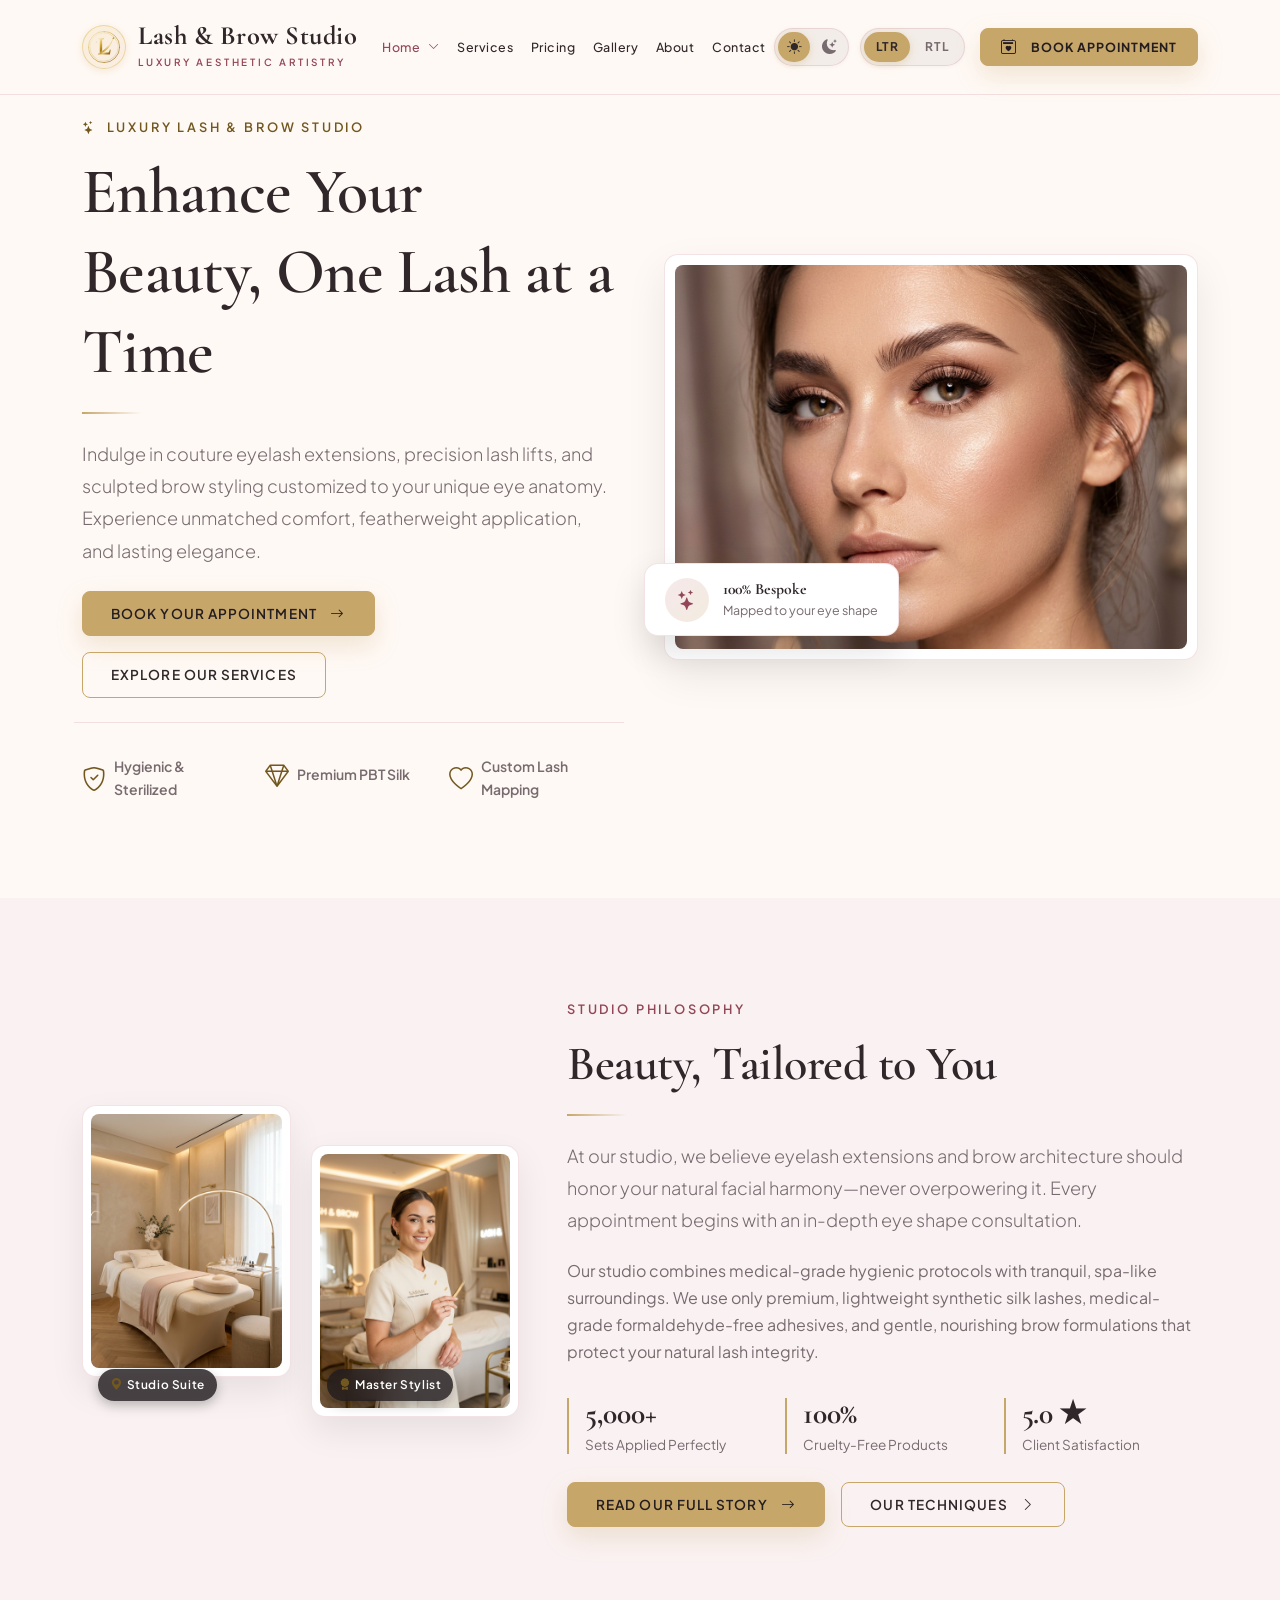
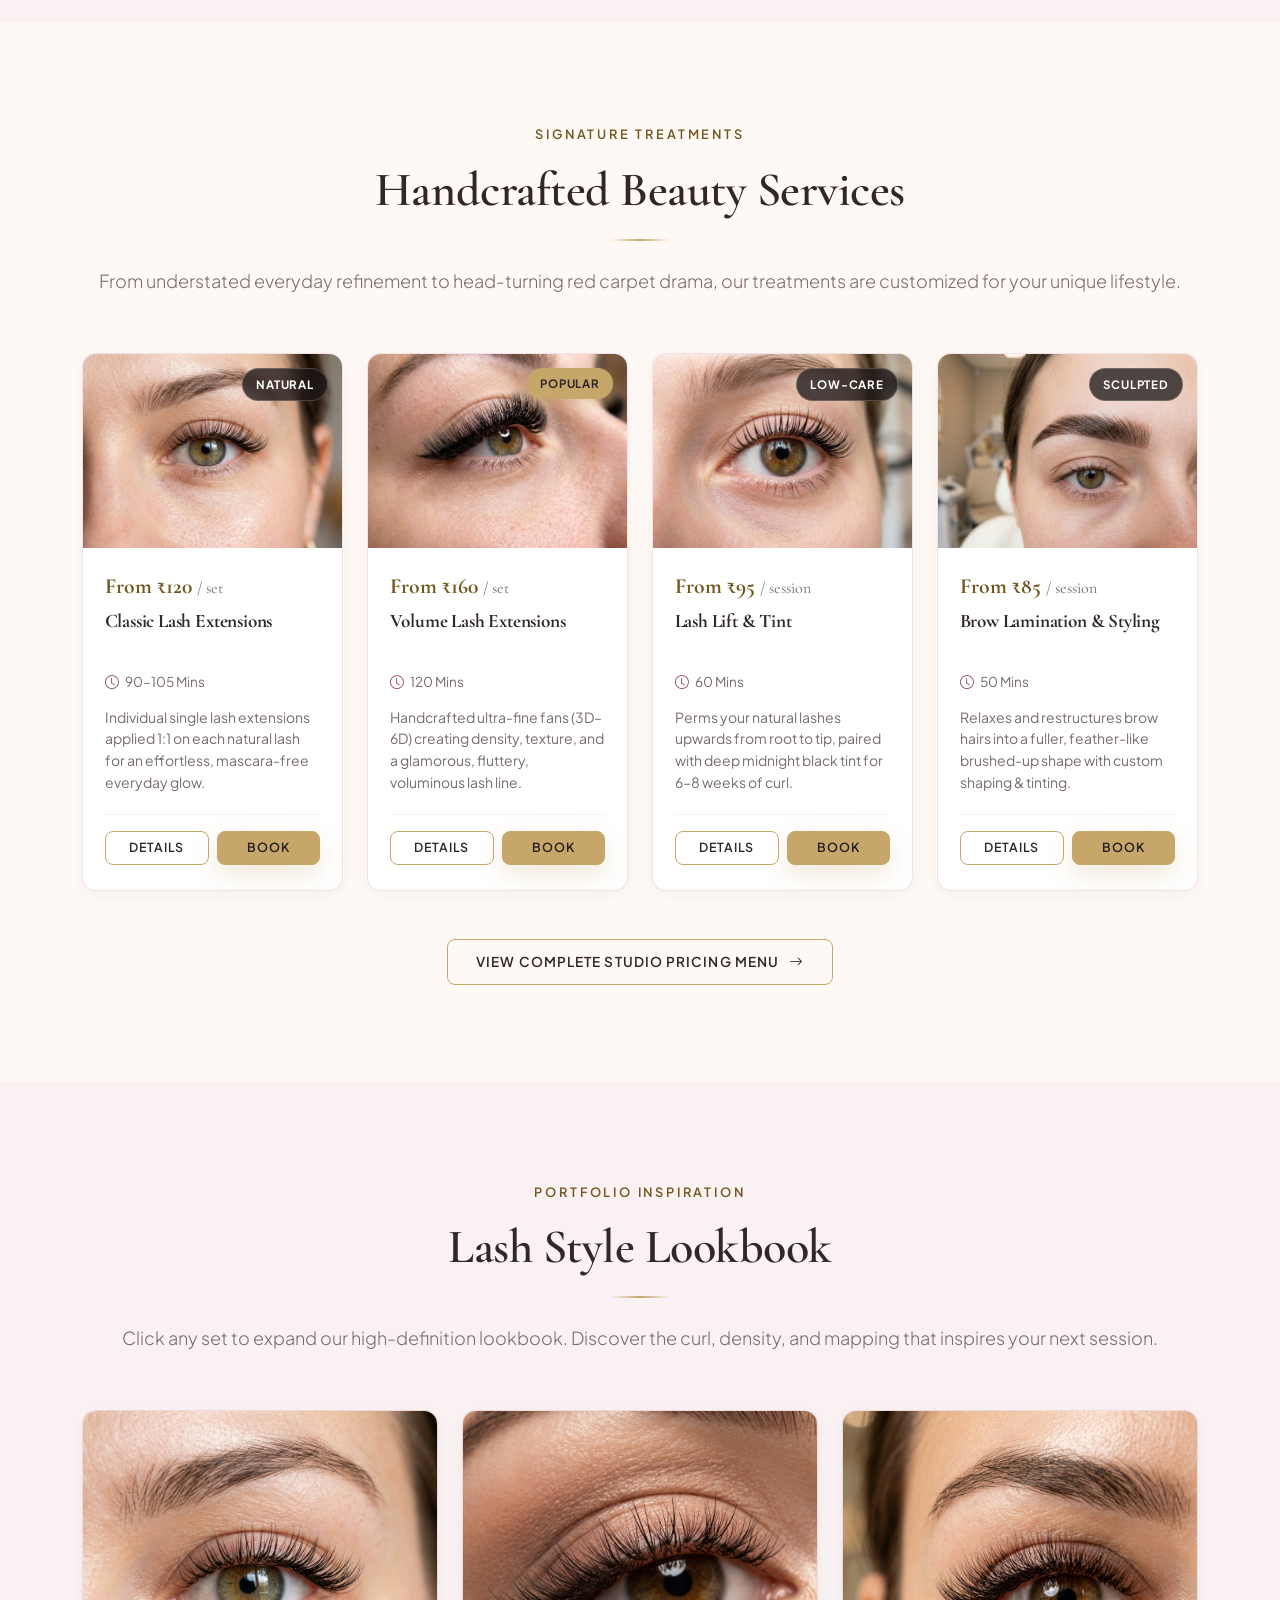
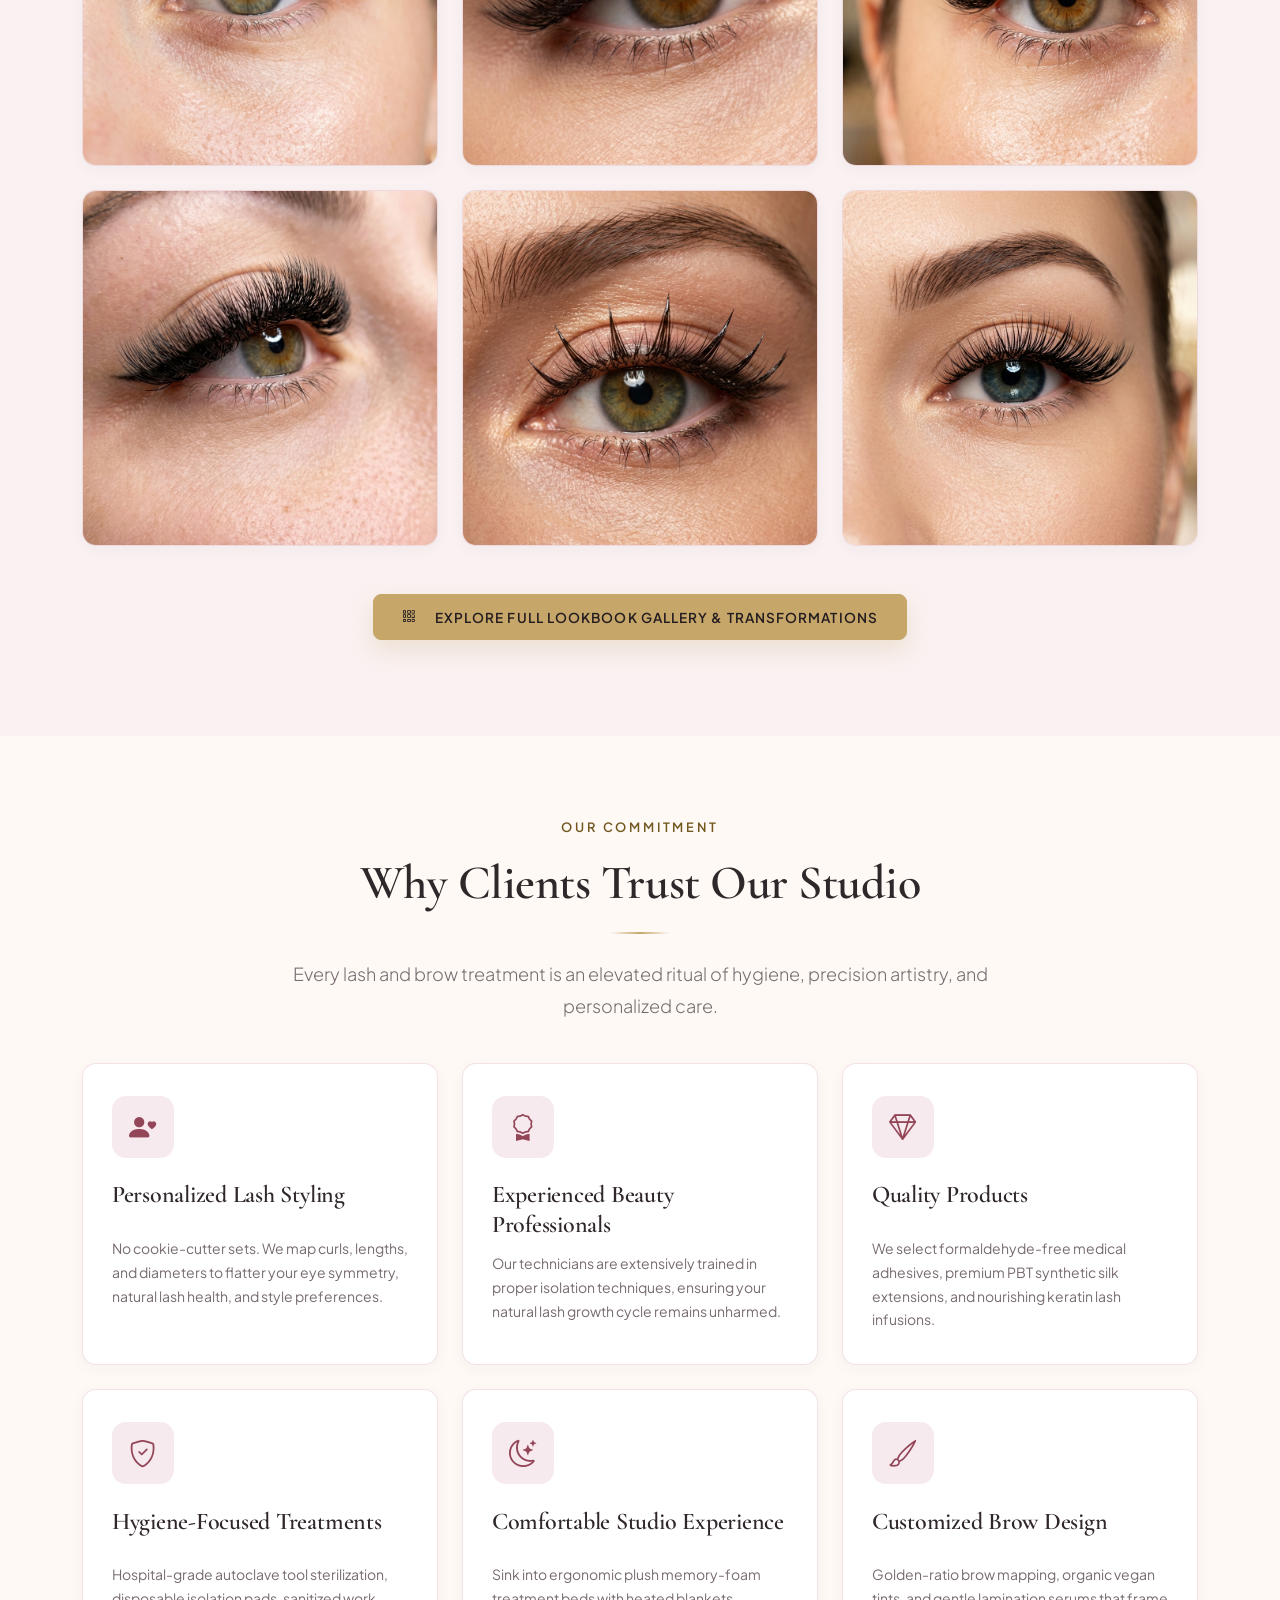
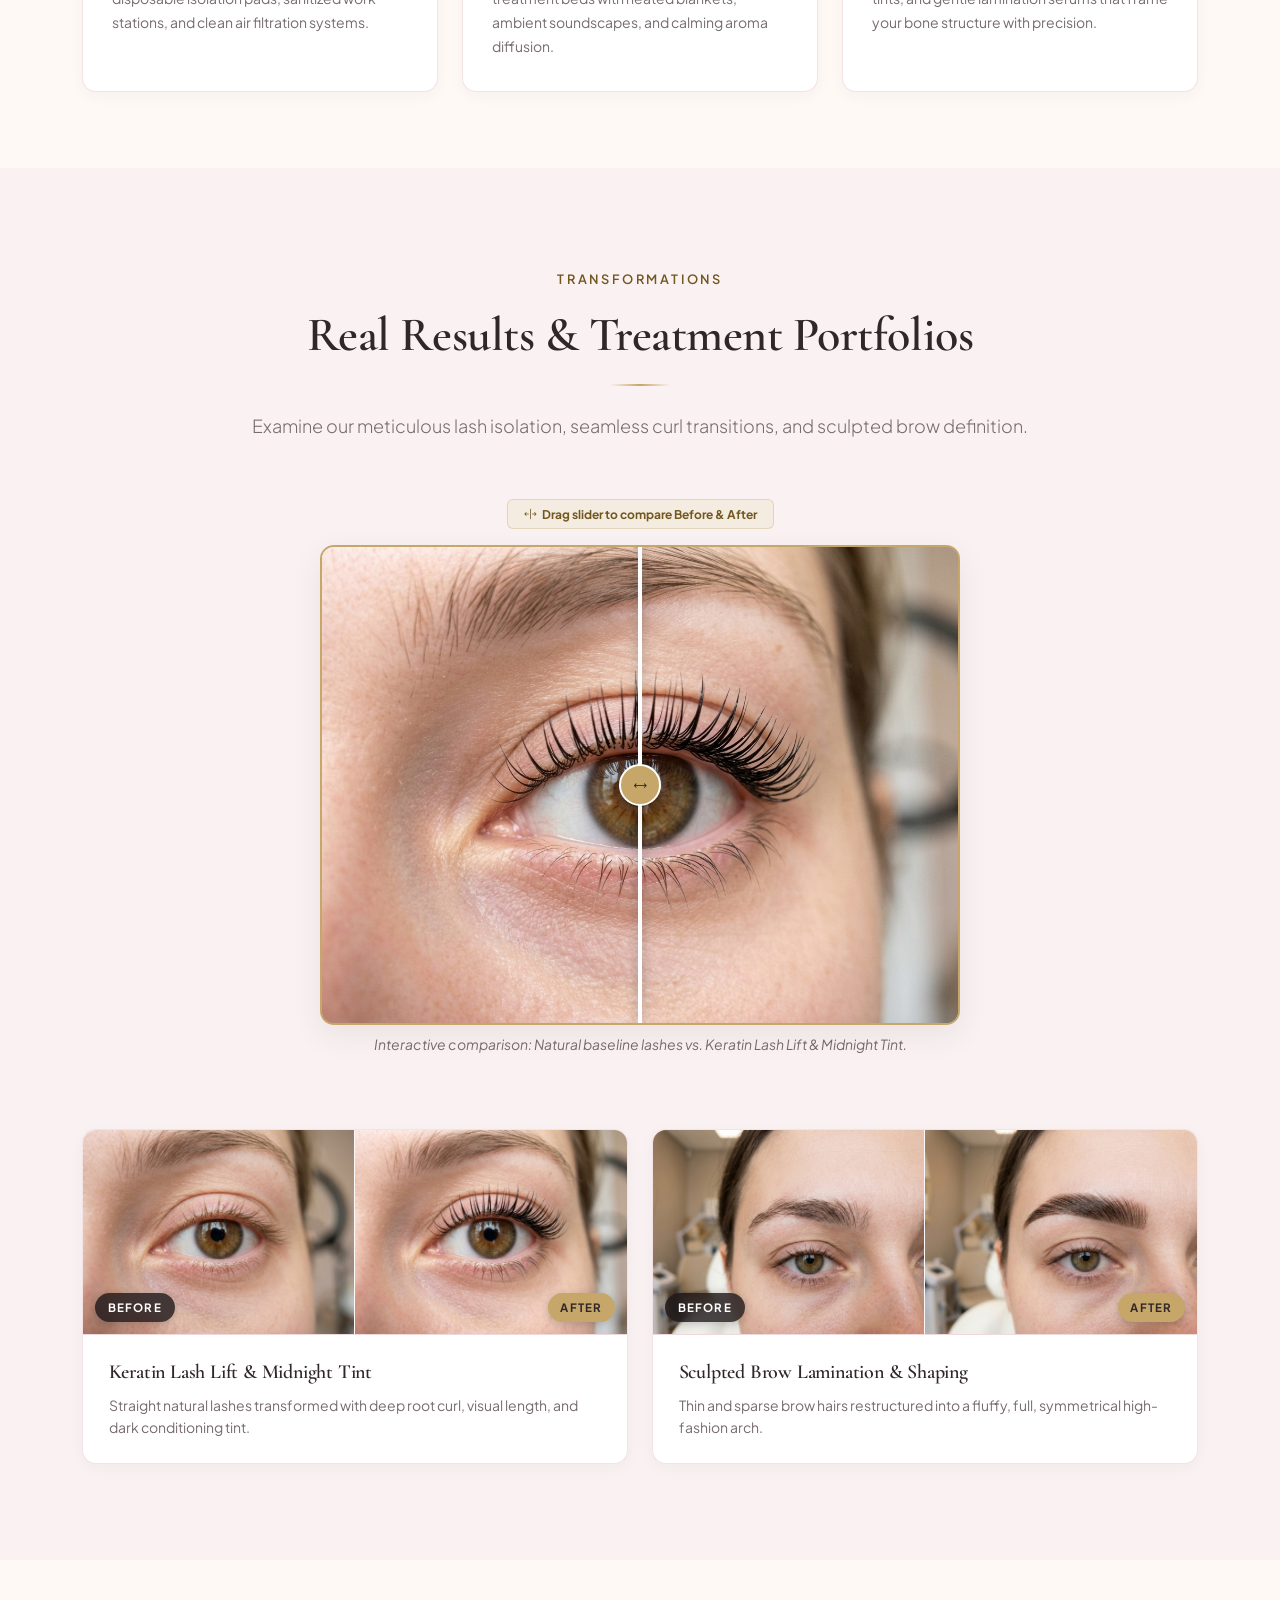
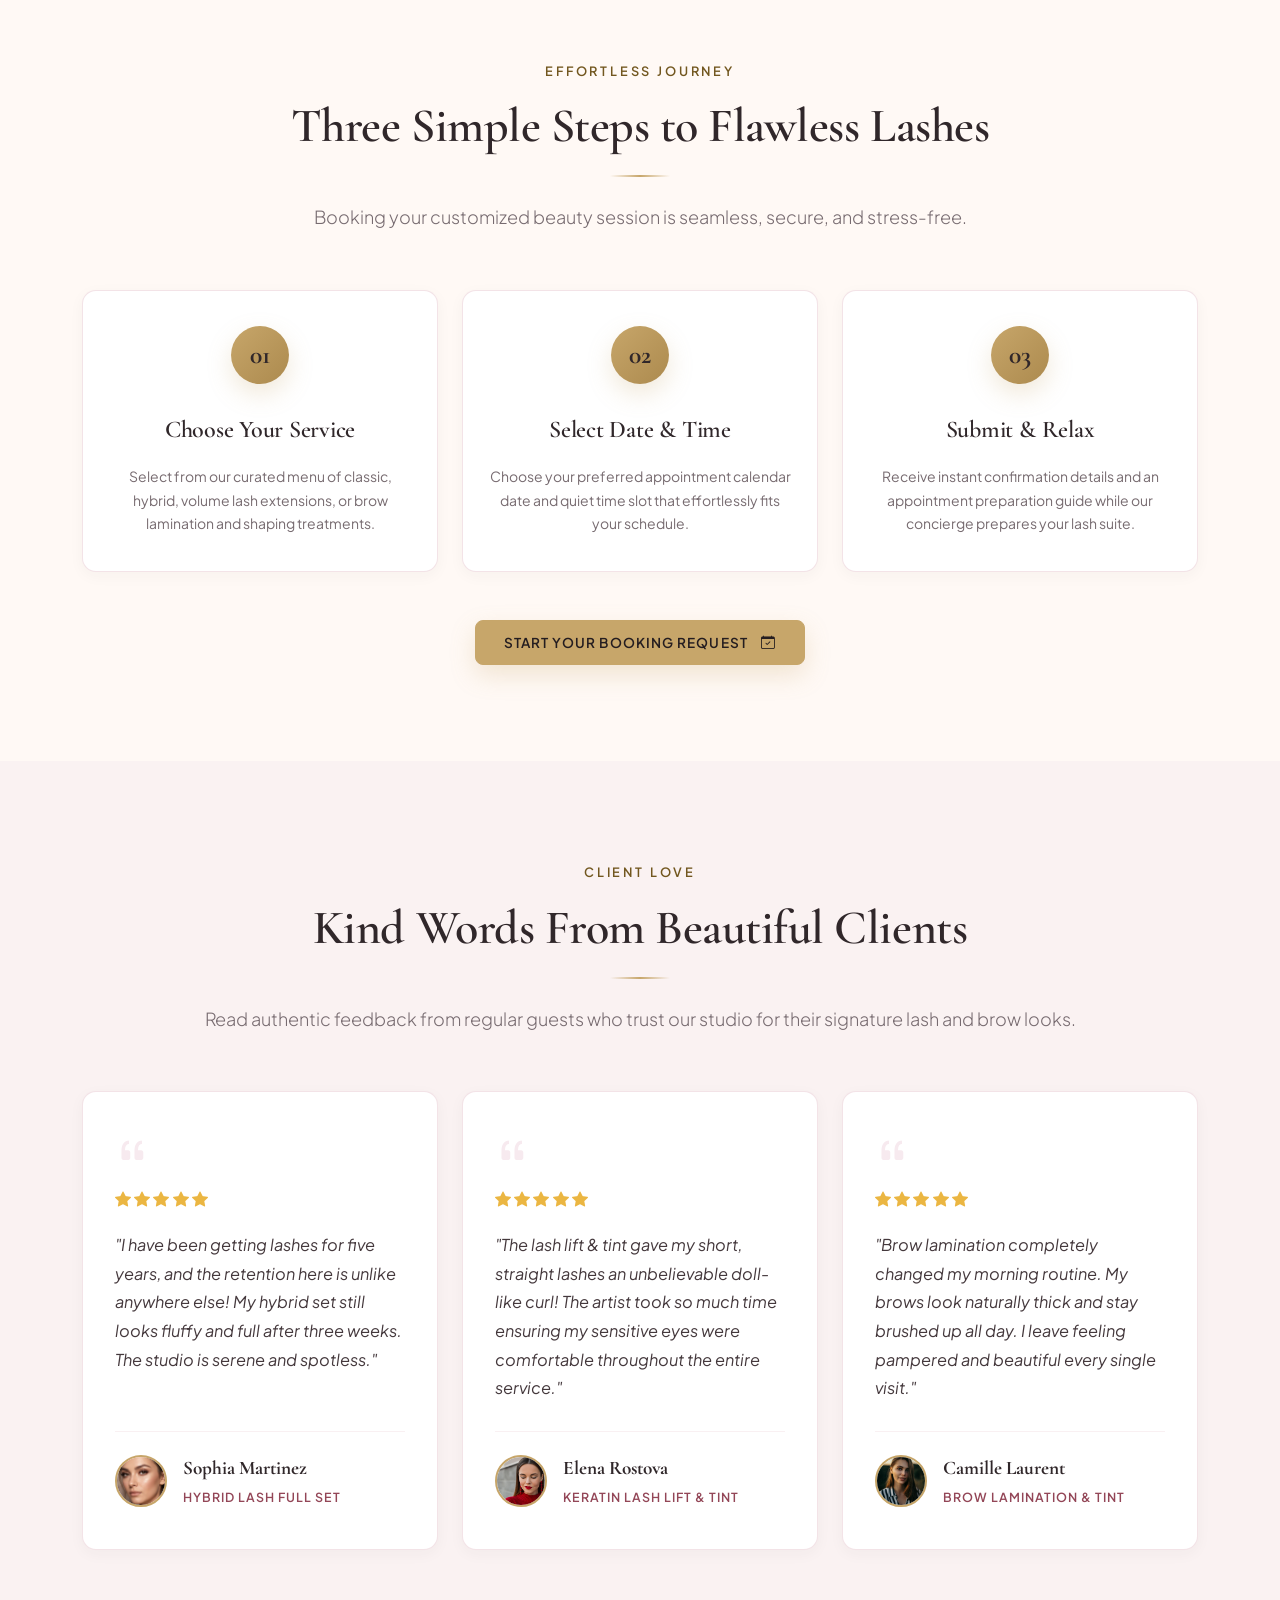
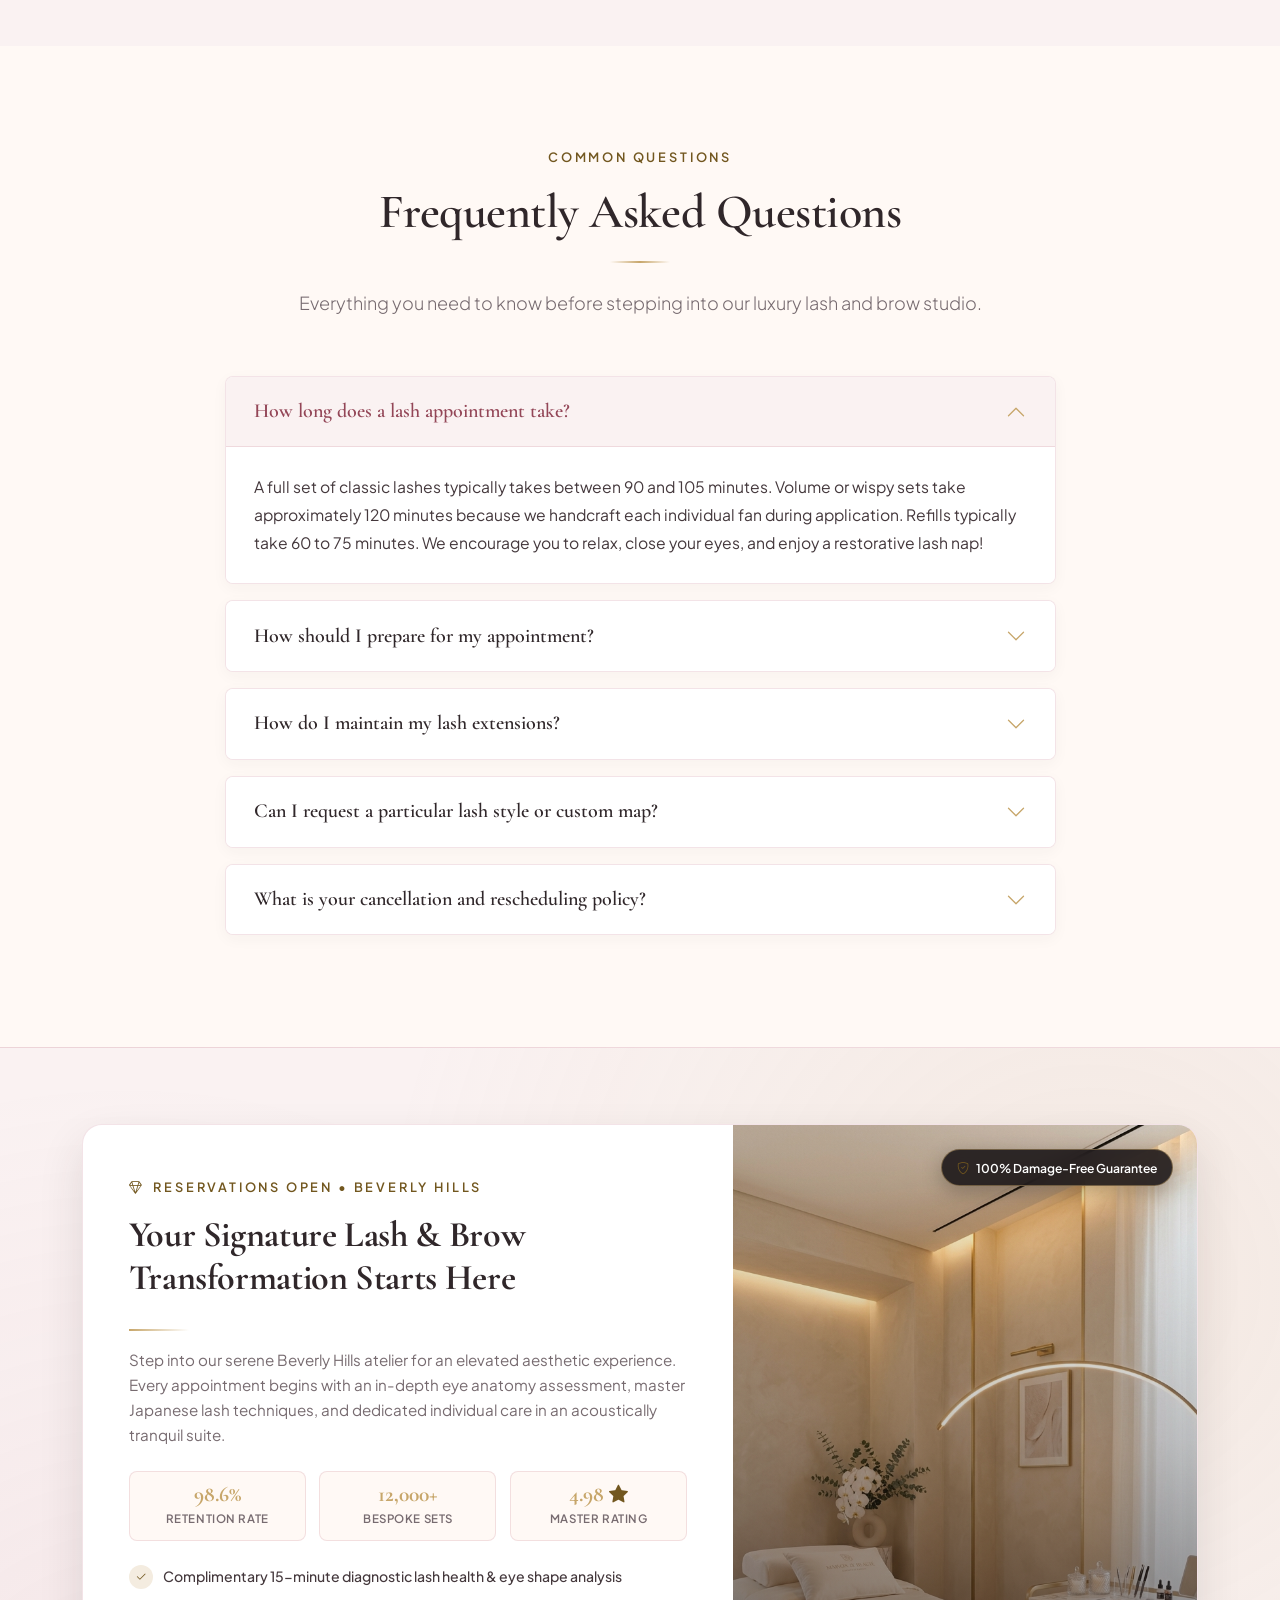
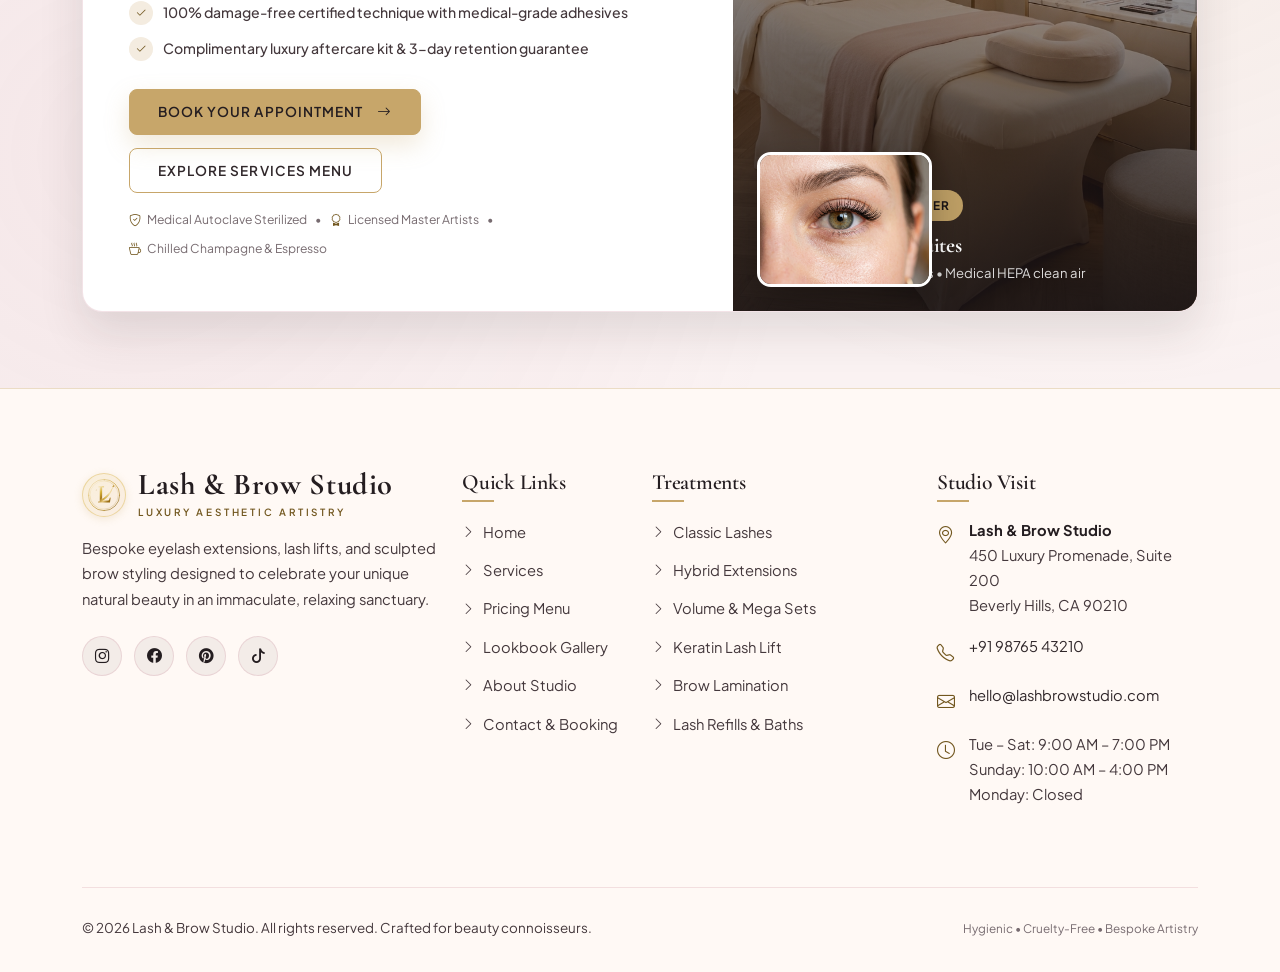
==== commit e3e1c42f: "first commit" ====
--- a/index.html
+++ b/index.html
@@ -141,7 +141,7 @@
             </p>
             <div class="hero-actions d-flex flex-wrap gap-3">
               <a href="contact.html#bookingCard" class="btn-luxury btn-luxury-primary">
-                Book Your Appointment <i class="bi bi-arrow-right"></i>
+                Book Your Appointment <i class="bi bi-arrow-right ms-1"></i>
               </a>
               <a href="services.html" class="btn-luxury btn-luxury-secondary">
                 Explore Our Services
@@ -247,7 +247,7 @@
               <a href="about.html" class="btn-luxury btn-luxury-primary">
                 Read Our Full Story <i class="bi bi-arrow-right ms-1"></i>
               </a>
-              <a href="services.html" class="btn-luxury btn-luxury-outline">
+              <a href="services.html" class="btn-luxury btn-luxury-secondary">
                 Our Techniques <i class="bi bi-chevron-right ms-1"></i>
               </a>
             </div>
@@ -369,7 +369,7 @@
         </div>
 
         <div class="text-center mt-5">
-          <a href="pricing.html" class="btn-luxury btn-luxury-outline">
+          <a href="pricing.html" class="btn-luxury btn-luxury-secondary">
             View Complete Studio Pricing Menu <i class="bi bi-arrow-right"></i>
           </a>
         </div>
@@ -466,7 +466,7 @@
 
         <!-- View Full Gallery CTA Button -->
         <div class="text-center mt-5">
-          <a href="gallery.html" class="btn-luxury btn-luxury-primary btn-luxury-lg">
+          <a href="gallery.html" class="btn-luxury btn-luxury-primary">
             <i class="bi bi-grid-3x3-gap me-2"></i> Explore Full Lookbook Gallery &amp; Transformations
           </a>
         </div>
@@ -880,23 +880,89 @@
     </section>
 
     <!-- ========================================================================
-         SECTION 10: LUXURY BOOKING CTA BANNER
+         SECTION 10: LUXURY ATELIER RESERVATION SHOWCASE (FLAGSHIP DUAL-IMAGE EDITORIAL)
          ======================================================================== -->
-    <section class="section-padding-sm bg-blush" aria-labelledby="bannerHeading">
+    <section class="final-section-luxury final-sec-home" aria-labelledby="bannerHeading">
       <div class="container">
-        <div class="cta-banner-luxury">
-          <div class="row align-items-center g-4">
-            <div class="col-lg-8">
-              <span class="eyebrow text-gold"><i class="bi bi-gem me-1"></i> RESERVATIONS OPEN</span>
-              <h2 id="bannerHeading" class="display-6 text-white mb-2">Your Perfect Lash Look Starts Here</h2>
-              <p class="text-white-50 lead mb-0">
-                Step into a world of tailored beauty, tranquil comfort, and effortless morning glamour. Book your consultation today.
-              </p>
-            </div>
-            <div class="col-lg-4 text-lg-end">
-              <a href="contact.html#bookingCard" class="btn-luxury btn-luxury-primary btn-luxury-lg">
-                Book Your Appointment <i class="bi bi-arrow-right"></i>
-              </a>
+        <div class="final-card-visual-wrap">
+          <div class="row g-0 align-items-stretch">
+            <!-- Left Editorial Content Column -->
+            <div class="col-lg-7 order-lg-1 order-1">
+              <div class="final-card-content-side">
+                <span class="eyebrow text-gold"><i class="bi bi-gem me-1"></i> RESERVATIONS OPEN &bull; BEVERLY HILLS</span>
+                <h2 id="bannerHeading" class="final-card-title">Your Signature Lash &amp; Brow Transformation Starts Here</h2>
+                <div class="divider-gold mb-3"></div>
+                <p class="final-card-desc">
+                  Step into our serene Beverly Hills atelier for an elevated aesthetic experience. Every appointment begins with an in-depth eye anatomy assessment, master Japanese lash techniques, and dedicated individual care in an acoustically tranquil suite.
+                </p>
+
+                <!-- Interactive Trust & Quality Metrics Strip -->
+                <div class="final-stats-strip">
+                  <div class="final-stat-box">
+                    <span class="final-stat-num">98.6%</span>
+                    <span class="final-stat-label">Retention Rate</span>
+                  </div>
+                  <div class="final-stat-box">
+                    <span class="final-stat-num">12,000+</span>
+                    <span class="final-stat-label">Bespoke Sets</span>
+                  </div>
+                  <div class="final-stat-box">
+                    <span class="final-stat-num">4.98 <i class="bi bi-star-fill text-gold small"></i></span>
+                    <span class="final-stat-label">Master Rating</span>
+                  </div>
+                </div>
+
+                <ul class="final-perks-list">
+                  <li class="final-perk-item">
+                    <span class="final-perk-icon"><i class="bi bi-check2"></i></span>
+                    <span>Complimentary 15-minute diagnostic lash health &amp; eye shape analysis</span>
+                  </li>
+                  <li class="final-perk-item">
+                    <span class="final-perk-icon"><i class="bi bi-check2"></i></span>
+                    <span>100% damage-free certified technique with medical-grade adhesives</span>
+                  </li>
+                  <li class="final-perk-item">
+                    <span class="final-perk-icon"><i class="bi bi-check2"></i></span>
+                    <span>Complimentary luxury aftercare kit &amp; 3-day retention guarantee</span>
+                  </li>
+                </ul>
+
+                <div class="final-card-actions mb-3">
+                  <a href="contact.html#bookingCard" class="btn-luxury btn-luxury-primary">
+                    Book Your Appointment <i class="bi bi-arrow-right ms-1"></i>
+                  </a>
+                  <a href="services.html" class="btn-luxury btn-luxury-secondary">
+                    Explore Services Menu
+                  </a>
+                </div>
+
+                <!-- Trust Micro-Badges Footer -->
+                <div class="d-flex align-items-center gap-2 flex-wrap text-muted-custom" style="font-size: 0.76rem;">
+                  <span><i class="bi bi-shield-check text-gold me-1"></i> Medical Autoclave Sterilized</span>
+                  <span>&bull;</span>
+                  <span><i class="bi bi-award text-gold me-1"></i> Licensed Master Artists</span>
+                  <span>&bull;</span>
+                  <span><i class="bi bi-cup-hot text-gold me-1"></i> Chilled Champagne &amp; Espresso</span>
+                </div>
+              </div>
+            </div>
+
+            <!-- Right Visual Dual-Image Composition -->
+            <div class="col-lg-5 order-lg-2 order-2">
+              <div class="final-layered-img-wrap">
+                <img src="assets/images/about/about-studio.jpg" alt="Lash &amp; Brow Studio Sanctuary Treatment Room" class="final-layered-main-img" loading="lazy" width="800" height="600">
+                <div class="final-floating-pill-badge">
+                  <i class="bi bi-shield-check text-gold"></i> 100% Damage-Free Guarantee
+                </div>
+                <div class="final-layered-overlap-card" title="Precision Classic Lash Artistry">
+                  <img src="assets/images/services/classic-lashes.jpg" alt="Master Classic lash extension closeup" loading="lazy" width="300" height="230">
+                </div>
+                <div class="final-card-img-overlay">
+                  <span class="final-card-overlay-badge"><i class="bi bi-star-fill text-dark me-1"></i> Beverly Hills Atelier</span>
+                  <h3 class="final-card-overlay-title">Private Sanctuary Suites</h3>
+                  <p class="final-card-overlay-desc">Heated memory foam beds &bull; Medical HEPA clean air</p>
+                </div>
+              </div>
             </div>
           </div>
         </div>
--- a/css/style.css
+++ b/css/style.css
@@ -26,6 +26,7 @@
   --color-text-secondary: #44383C;
   --color-text-muted: #776B70;
   --color-text-inverse: #FFFFFF;
+  --color-charcoal-dark: #241D20;
 
   /* Brand Accents */
   --color-dusty-rose: #C98291;
@@ -97,6 +98,7 @@
   --color-text-secondary: #E3D7DA;
   --color-text-muted: #B2A3A8;          /* High-Contrast Readable Muted */
   --color-text-inverse: #191416;
+  --color-charcoal-dark: #FAF2F2;
 
   /* Brand Accents */
   --color-dusty-rose: #D895A3;
@@ -906,7 +908,7 @@
 
 .social-btn:hover {
   background-color: var(--color-dusty-rose);
-  color: var(--color-on-accent) !important;
+  color: #FFFFFF !important;
   border-color: var(--color-dusty-rose);
   transform: translateY(-3px);
 }
@@ -986,7 +988,7 @@
 
 [data-theme="dark"] .social-btn:hover {
   background-color: var(--color-dusty-rose);
-  color: var(--color-on-accent) !important;
+  color: #FFFFFF !important;
   border-color: var(--color-dusty-rose);
 }
 
@@ -1025,6 +1027,7 @@
 
 .back-to-top:hover {
   background-color: var(--color-dusty-rose);
+  color: #FFFFFF;
   transform: translateY(-4px);
   box-shadow: var(--shadow-lg);
 }
--- a/css/components.css
+++ b/css/components.css
@@ -5,93 +5,146 @@
    ========================================================================== */
 
 /* --------------------------------------------------------------------------
-   Buttons
+   Buttons (Unified Luxury Button System for Home Page 1 & Home Page 2)
    -------------------------------------------------------------------------- */
 .btn-luxury {
   font-family: var(--font-sans);
-  font-size: 0.88rem;
+  font-size: 0.85rem;
   font-weight: 600;
-  letter-spacing: 0.12em;
+  line-height: 1.25;
+  letter-spacing: 0.08em;
   text-transform: uppercase;
-  padding: 0.85rem 1.85rem;
+  padding: 0.82rem 1.75rem;
   border-radius: var(--radius-sm);
   transition: var(--transition-smooth);
   display: inline-flex;
   align-items: center;
   justify-content: center;
+  text-align: center;
   gap: 0.6rem;
   cursor: pointer;
   position: relative;
   overflow: hidden;
-  border: 1px solid transparent;
+  border: 1.5px solid transparent;
   text-decoration: none;
-}
-
+  box-sizing: border-box;
+  white-space: nowrap;
+}
+
+/* Primary Button (Unified Primary CTA System: Consistent Color & Style) */
 .btn-luxury-primary {
   background-color: var(--color-champagne-gold);
-  color: var(--color-on-accent) !important;
+  color: #241D20 !important;
+  border: 1.5px solid var(--color-champagne-gold);
   box-shadow: var(--shadow-gold);
-  border-color: var(--color-champagne-gold);
 }
 
 .btn-luxury-primary:hover,
 .btn-luxury-primary:focus {
   background-color: var(--color-dusty-rose);
   border-color: var(--color-dusty-rose);
-  color: var(--color-on-accent) !important;
+  color: #FFFFFF !important;
   transform: translateY(-2px);
-  box-shadow: var(--shadow-lg);
-}
-
-.btn-luxury-secondary {
-  background-color: var(--color-bg-secondary);
-  color: var(--color-text-primary);
-  border-color: var(--color-border);
-}
-
-.btn-luxury-secondary:hover,
-.btn-luxury-secondary:focus {
-  background-color: var(--color-dusty-rose);
-  color: var(--color-on-accent) !important;
-  border-color: var(--color-dusty-rose);
-  transform: translateY(-2px);
-}
-
+  box-shadow: 0 10px 25px rgba(201, 130, 145, 0.35);
+}
+
+.btn-luxury-primary:active {
+  transform: translateY(1px);
+  box-shadow: 0 4px 12px rgba(199, 166, 106, 0.35);
+}
+
+/* Secondary Button (Unified Secondary CTA System: Consistent Color & Style) */
+.btn-luxury-secondary,
 .btn-luxury-outline {
   background-color: transparent;
   color: var(--color-text-primary);
-  border-color: var(--color-champagne-gold);
-}
-
+  border: 1.5px solid var(--color-champagne-gold);
+  box-shadow: none;
+}
+
+.btn-luxury-secondary:hover,
+.btn-luxury-secondary:focus,
 .btn-luxury-outline:hover,
 .btn-luxury-outline:focus {
   background-color: var(--color-champagne-gold);
-  color: var(--color-on-accent) !important;
+  color: #241D20 !important;
+  border-color: var(--color-champagne-gold);
   transform: translateY(-2px);
-}
-
+  box-shadow: var(--shadow-gold);
+}
+
+.btn-luxury-secondary:active,
+.btn-luxury-outline:active {
+  transform: translateY(1px);
+  box-shadow: none;
+}
+
+/* Outline White Button (Used on Dark Hero/Overlay Sections) */
 .btn-luxury-outline-white {
   background-color: transparent;
   color: #FFFFFF;
-  border-color: rgba(255, 255, 255, 0.6);
+  border: 1.5px solid rgba(255, 255, 255, 0.7);
 }
 
 .btn-luxury-outline-white:hover,
 .btn-luxury-outline-white:focus {
   background-color: #FFFFFF;
-  color: #30272A;
+  color: #241D20 !important;
   border-color: #FFFFFF;
-}
-
+  transform: translateY(-2px);
+}
+
+.btn-luxury-outline-white:active {
+  transform: translateY(1px);
+}
+
+/* Button Sizing Variations (Preserve identical font family & corner radius) */
 .btn-luxury-sm {
-  padding: 0.52rem 1.25rem;
-  font-size: 0.78rem;
-  letter-spacing: 0.1em;
+  padding: 0.52rem 1.15rem;
+  font-size: 0.76rem;
+  letter-spacing: 0.06em;
+  border-radius: var(--radius-sm);
 }
 
 .btn-luxury-lg {
-  padding: 1.05rem 2.4rem;
-  font-size: 0.95rem;
+  padding: 1.05rem 2.25rem;
+  font-size: 0.92rem;
+  letter-spacing: 0.08em;
+  border-radius: var(--radius-sm);
+}
+
+/* Dark Theme Overrides for Button System */
+[data-theme="dark"] .btn-luxury-primary {
+  background-color: var(--color-champagne-gold);
+  color: #191416 !important;
+  border-color: var(--color-champagne-gold);
+  box-shadow: var(--shadow-gold);
+}
+
+[data-theme="dark"] .btn-luxury-primary:hover,
+[data-theme="dark"] .btn-luxury-primary:focus {
+  background-color: var(--color-dusty-rose);
+  border-color: var(--color-dusty-rose);
+  color: #FFFFFF !important;
+  box-shadow: 0 10px 25px rgba(216, 149, 163, 0.35);
+}
+
+[data-theme="dark"] .btn-luxury-secondary,
+[data-theme="dark"] .btn-luxury-outline {
+  background-color: transparent;
+  color: var(--color-text-primary);
+  border-color: var(--color-champagne-gold);
+  box-shadow: none;
+}
+
+[data-theme="dark"] .btn-luxury-secondary:hover,
+[data-theme="dark"] .btn-luxury-secondary:focus,
+[data-theme="dark"] .btn-luxury-outline:hover,
+[data-theme="dark"] .btn-luxury-outline:focus {
+  background-color: var(--color-champagne-gold);
+  color: #191416 !important;
+  border-color: var(--color-champagne-gold);
+  box-shadow: var(--shadow-gold);
 }
 
 /* --------------------------------------------------------------------------
@@ -609,13 +662,14 @@
 .service-card-footer .btn-luxury {
   flex: 1 1 0;
   min-width: 0;
-  padding: 0.52rem 0.45rem;
+  padding: 0.52rem 0.5rem;
   font-size: 0.78rem;
   font-weight: 600;
-  letter-spacing: 0.08em;
+  letter-spacing: 0.06em;
   text-align: center;
   justify-content: center;
   white-space: nowrap;
+  border-radius: var(--radius-sm);
   box-sizing: border-box;
 }
 
@@ -2101,24 +2155,26 @@
 
 .service-card-wide-body .service-card-footer {
   margin-top: auto;
-  padding-top: 1.15rem;
+  padding-top: 1rem;
   border-top: 1px solid var(--color-border-subtle);
   display: flex;
   align-items: center;
-  gap: 0.65rem;
+  gap: 0.5rem;
   width: 100%;
 }
 
 .service-card-wide-body .service-card-footer .btn-luxury {
   flex: 1 1 0;
   min-width: 0;
-  padding: 0.6rem 0.5rem;
-  font-size: 0.8rem;
+  padding: 0.52rem 0.5rem;
+  font-size: 0.78rem;
   font-weight: 600;
-  letter-spacing: 0.08em;
+  letter-spacing: 0.06em;
   text-align: center;
   justify-content: center;
   white-space: nowrap;
+  border-radius: var(--radius-sm);
+  box-sizing: border-box;
 }
 
 /* --------------------------------------------------------------------------
@@ -2126,6 +2182,7 @@
    -------------------------------------------------------------------------- */
 .atelier-split-wrap {
   position: relative;
+  height: 100%;
 }
 
 .atelier-feature-img-wrap {
@@ -2139,9 +2196,13 @@
 }
 
 .atelier-feature-img-wrap img {
+  position: absolute;
+  top: 0;
+  left: 0;
   width: 100%;
   height: 100%;
   object-fit: cover;
+  object-position: center;
   display: block;
 }
 
@@ -2540,3 +2601,1495 @@
   border-left: none;
   border-right: 1px solid var(--color-border);
 }
+
+/* ==========================================================================
+   UNIFIED LUXURY SUBPAGE HERO COMPONENT
+   Applied to: services.html, pricing.html, gallery.html, about.html, contact.html
+   Consistent height, two-column visual balance, engaging imagery and badges
+   ========================================================================== */
+.subpage-hero-luxury {
+  position: relative;
+  min-height: 480px;
+  display: flex;
+  align-items: center;
+  padding-top: calc(var(--navbar-height) + 2.5rem);
+  padding-bottom: 3.5rem;
+  background: linear-gradient(135deg, var(--color-bg-primary) 0%, var(--color-bg-secondary) 100%);
+  border-bottom: 1px solid var(--color-border);
+  overflow: hidden;
+}
+
+.subpage-hero-luxury::before {
+  content: '';
+  position: absolute;
+  top: -15%;
+  right: -8%;
+  width: 520px;
+  height: 520px;
+  border-radius: 50%;
+  background: radial-gradient(circle, rgba(199, 166, 106, 0.15) 0%, rgba(201, 130, 145, 0.08) 45%, transparent 70%);
+  pointer-events: none;
+  z-index: 0;
+}
+
+[dir="rtl"] .subpage-hero-luxury::before {
+  right: auto;
+  left: -8%;
+}
+
+.subpage-hero-container {
+  position: relative;
+  z-index: 1;
+}
+
+.subpage-hero-content {
+  display: flex;
+  flex-direction: column;
+  justify-content: center;
+}
+
+.subpage-hero-title {
+  font-family: var(--font-serif);
+  font-size: 2.85rem;
+  font-weight: 700;
+  line-height: 1.15;
+  color: var(--color-text-primary);
+  margin-bottom: 0.75rem;
+}
+
+.subpage-hero-pills {
+  display: flex;
+  flex-wrap: wrap;
+  gap: 0.65rem;
+  margin-top: 1.25rem;
+  margin-bottom: 1.5rem;
+}
+
+.subpage-hero-pill {
+  display: inline-flex;
+  align-items: center;
+  gap: 0.45rem;
+  font-size: 0.78rem;
+  font-weight: 500;
+  color: var(--color-text-secondary);
+  background: rgba(255, 255, 255, 0.75);
+  border: 1px solid var(--color-border);
+  padding: 0.38rem 0.8rem;
+  border-radius: var(--radius-full);
+  backdrop-filter: blur(6px);
+  -webkit-backdrop-filter: blur(6px);
+}
+
+[data-theme="dark"] .subpage-hero-pill {
+  background: rgba(37, 29, 33, 0.75);
+  color: var(--color-text-primary);
+  border-color: rgba(201, 130, 145, 0.25);
+}
+
+.subpage-hero-pill i {
+  color: var(--color-champagne-gold);
+  font-size: 0.88rem;
+}
+
+.subpage-hero-visual {
+  position: relative;
+  width: 100%;
+}
+
+/* Enhanced Subpage Hero Visual Architecture */
+.subpage-hero-visual-wrap {
+  position: relative;
+  width: 100%;
+  padding: 0.75rem 0.75rem 1.25rem 0.25rem;
+}
+
+[dir="rtl"] .subpage-hero-visual-wrap {
+  padding: 0.75rem 0.25rem 1.25rem 0.75rem;
+}
+
+/* Luxury Offset Gold Accent Frame behind the main image */
+.subpage-hero-frame {
+  position: absolute;
+  top: 0;
+  right: 0;
+  width: 92%;
+  height: 92%;
+  border: 1.5px solid var(--color-border-gold);
+  border-radius: var(--radius-md);
+  pointer-events: none;
+  z-index: 0;
+  opacity: 0.75;
+  transition: transform var(--transition-smooth);
+}
+
+[dir="rtl"] .subpage-hero-frame {
+  right: auto;
+  left: 0;
+}
+
+.subpage-hero-visual:hover .subpage-hero-frame {
+  transform: translate(6px, -6px);
+  opacity: 1;
+}
+
+[dir="rtl"] .subpage-hero-visual:hover .subpage-hero-frame {
+  transform: translate(-6px, -6px);
+}
+
+/* Secondary Floating Inset Feature Card (Editorial Layering) */
+.subpage-hero-inset-card {
+  position: absolute;
+  top: -10px;
+  right: -8px;
+  width: 145px;
+  background: rgba(255, 255, 255, 0.96);
+  backdrop-filter: blur(10px);
+  -webkit-backdrop-filter: blur(10px);
+  border: 1.5px solid var(--color-border-gold);
+  border-radius: var(--radius-sm);
+  padding: 0.42rem;
+  box-shadow: 0 14px 28px rgba(48, 39, 42, 0.14);
+  z-index: 3;
+  transition: transform var(--transition-smooth);
+}
+
+[dir="rtl"] .subpage-hero-inset-card {
+  right: auto;
+  left: -8px;
+}
+
+[data-theme="dark"] .subpage-hero-inset-card {
+  background: rgba(37, 29, 33, 0.96);
+  border-color: rgba(199, 166, 106, 0.45);
+  box-shadow: 0 14px 28px rgba(0, 0, 0, 0.45);
+}
+
+.subpage-hero-visual:hover .subpage-hero-inset-card {
+  transform: translateY(-4px) scale(1.02);
+}
+
+.subpage-hero-inset-img {
+  width: 100%;
+  height: 85px;
+  border-radius: calc(var(--radius-sm) - 2px);
+  overflow: hidden;
+  position: relative;
+  background-color: var(--color-bg-secondary);
+}
+
+.subpage-hero-inset-img img {
+  width: 100%;
+  height: 100%;
+  object-fit: cover;
+  display: block;
+}
+
+.subpage-hero-inset-caption {
+  font-size: 0.68rem;
+  font-weight: 700;
+  letter-spacing: 0.05em;
+  text-transform: uppercase;
+  color: var(--color-text-primary);
+  margin-top: 0.35rem;
+  text-align: center;
+  line-height: 1.2;
+}
+
+/* Social Proof Rating Cluster (Human Connection & Credibility) */
+.subpage-hero-proof {
+  display: inline-flex;
+  align-items: center;
+  gap: 0.65rem;
+  background: rgba(255, 255, 255, 0.7);
+  backdrop-filter: blur(8px);
+  -webkit-backdrop-filter: blur(8px);
+  border: 1px solid var(--color-border);
+  padding: 0.35rem 0.85rem;
+  border-radius: var(--radius-full);
+  margin-bottom: 0.85rem;
+  width: fit-content;
+}
+
+[data-theme="dark"] .subpage-hero-proof {
+  background: rgba(37, 29, 33, 0.7);
+  border-color: rgba(201, 130, 145, 0.28);
+}
+
+.proof-avatar-group {
+  display: flex;
+  align-items: center;
+}
+
+.proof-avatar {
+  width: 24px;
+  height: 24px;
+  border-radius: 50%;
+  border: 1.5px solid var(--color-bg-card);
+  object-fit: cover;
+  margin-left: -6px;
+  display: block;
+}
+
+.proof-avatar:first-child {
+  margin-left: 0;
+}
+
+[dir="rtl"] .proof-avatar {
+  margin-left: 0;
+  margin-right: -6px;
+}
+
+[dir="rtl"] .proof-avatar:first-child {
+  margin-right: 0;
+}
+
+.proof-text {
+  font-size: 0.75rem;
+  font-weight: 600;
+  color: var(--color-text-primary);
+  display: flex;
+  align-items: center;
+  gap: 0.35rem;
+  line-height: 1;
+}
+
+.proof-stars {
+  color: var(--color-champagne-gold);
+  font-size: 0.72rem;
+  letter-spacing: 1px;
+}
+
+/* Button Micro-interactions (Icon sliding on hover) */
+.btn-luxury i {
+  transition: transform 0.25s ease;
+  display: inline-flex;
+  align-items: center;
+}
+
+.btn-luxury:hover i.bi-arrow-right,
+.btn-luxury:hover i.bi-chevron-right {
+  transform: translateX(3px);
+}
+
+[dir="rtl"] .btn-luxury:hover i.bi-arrow-right,
+[dir="rtl"] .btn-luxury:hover i.bi-chevron-right {
+  transform: translateX(-3px);
+}
+
+.subpage-hero-image-card {
+  position: relative;
+  border-radius: var(--radius-md);
+  overflow: hidden;
+  box-shadow: var(--shadow-md);
+  border: 1.5px solid var(--color-border);
+  aspect-ratio: 16 / 10;
+  background-color: var(--color-bg-secondary);
+}
+
+.subpage-hero-image-card img {
+  width: 100%;
+  height: 100%;
+  object-fit: cover;
+  display: block;
+  transition: transform 0.6s cubic-bezier(0.165, 0.84, 0.44, 1);
+}
+
+.subpage-hero-visual:hover .subpage-hero-image-card img {
+  transform: scale(1.04);
+}
+
+.subpage-hero-badge {
+  position: absolute;
+  bottom: -16px;
+  right: 20px;
+  background: rgba(255, 255, 255, 0.95);
+  backdrop-filter: blur(10px);
+  -webkit-backdrop-filter: blur(10px);
+  border: 1px solid var(--color-border-gold);
+  border-radius: var(--radius-sm);
+  padding: 0.75rem 1.15rem;
+  box-shadow: 0 12px 30px rgba(48, 39, 42, 0.12);
+  display: flex;
+  align-items: center;
+  gap: 0.75rem;
+  z-index: 2;
+  transition: transform var(--transition-fast);
+}
+
+[dir="rtl"] .subpage-hero-badge {
+  right: auto;
+  left: 20px;
+}
+
+[data-theme="dark"] .subpage-hero-badge {
+  background: rgba(37, 29, 33, 0.95);
+  border-color: rgba(199, 166, 106, 0.4);
+  box-shadow: 0 12px 30px rgba(0, 0, 0, 0.35);
+}
+
+.subpage-hero-badge-icon {
+  width: 38px;
+  height: 38px;
+  border-radius: 50%;
+  background: var(--color-champagne-gold-light);
+  color: var(--color-gold-text);
+  display: flex;
+  align-items: center;
+  justify-content: center;
+  font-size: 1.15rem;
+  flex-shrink: 0;
+}
+
+[data-theme="dark"] .subpage-hero-badge-icon {
+  background: rgba(199, 166, 106, 0.2);
+  color: var(--color-champagne-gold);
+}
+
+.subpage-hero-badge-title {
+  font-weight: 700;
+  font-size: 0.85rem;
+  color: var(--color-text-primary);
+  line-height: 1.25;
+}
+
+.subpage-hero-badge-subtitle {
+  font-size: 0.72rem;
+  color: var(--color-text-muted);
+  line-height: 1.25;
+}
+
+/* ==========================================================================
+   ENHANCED FINAL SECTIONS (Bespoke Luxury Layout Variations Across All Pages)
+   ========================================================================== */
+.final-section-luxury {
+  position: relative;
+  background-color: var(--color-bg-secondary);
+  border-top: 1px solid var(--color-border);
+  padding: 4.75rem 0;
+  overflow: hidden;
+}
+
+[data-theme="dark"] .final-section-luxury {
+  background-color: #1a1417;
+  border-top-color: rgba(201, 130, 145, 0.2);
+}
+
+/* Background Gradients & Ambient Auras */
+.final-sec-home {
+  background: radial-gradient(circle at 85% 25%, rgba(199, 166, 106, 0.12) 0%, transparent 55%),
+              radial-gradient(circle at 10% 75%, rgba(201, 130, 145, 0.1) 0%, transparent 50%),
+              var(--color-bg-secondary);
+}
+
+[data-theme="dark"] .final-sec-home {
+  background: radial-gradient(circle at 85% 25%, rgba(199, 166, 106, 0.16) 0%, transparent 55%),
+              radial-gradient(circle at 10% 75%, rgba(201, 130, 145, 0.12) 0%, transparent 50%),
+              #171214;
+}
+
+.final-sec-home2 {
+  background: radial-gradient(circle at 25% 25%, rgba(201, 130, 145, 0.12) 0%, transparent 55%),
+              radial-gradient(circle at 80% 75%, rgba(199, 166, 106, 0.12) 0%, transparent 60%),
+              var(--color-bg-secondary);
+}
+
+[data-theme="dark"] .final-sec-home2 {
+  background: radial-gradient(circle at 25% 25%, rgba(201, 130, 145, 0.14) 0%, transparent 55%),
+              radial-gradient(circle at 80% 75%, rgba(199, 166, 106, 0.14) 0%, transparent 60%),
+              #171214;
+}
+
+.final-sec-about {
+  background: radial-gradient(circle at 15% 45%, rgba(199, 166, 106, 0.12) 0%, transparent 55%),
+              radial-gradient(circle at 85% 85%, rgba(201, 130, 145, 0.08) 0%, transparent 50%),
+              var(--color-bg-secondary);
+}
+
+[data-theme="dark"] .final-sec-about {
+  background: radial-gradient(circle at 15% 45%, rgba(199, 166, 106, 0.15) 0%, transparent 55%),
+              #161214;
+}
+
+.final-sec-services {
+  background: radial-gradient(circle at 85% 20%, rgba(201, 130, 145, 0.12) 0%, transparent 55%),
+              radial-gradient(circle at 15% 80%, rgba(199, 166, 106, 0.12) 0%, transparent 55%),
+              var(--color-bg-secondary);
+}
+
+[data-theme="dark"] .final-sec-services {
+  background: radial-gradient(circle at 85% 20%, rgba(201, 130, 145, 0.15) 0%, transparent 55%),
+              #171214;
+}
+
+.final-sec-pricing {
+  background: radial-gradient(circle at 15% 20%, rgba(199, 166, 106, 0.14) 0%, transparent 55%),
+              radial-gradient(circle at 85% 80%, rgba(201, 130, 145, 0.1) 0%, transparent 50%),
+              var(--color-bg-secondary);
+}
+
+[data-theme="dark"] .final-sec-pricing {
+  background: radial-gradient(circle at 15% 20%, rgba(199, 166, 106, 0.15) 0%, transparent 55%),
+              #171214;
+}
+
+.final-sec-gallery {
+  background: radial-gradient(circle at 20% 50%, rgba(201, 130, 145, 0.12) 0%, transparent 60%),
+              radial-gradient(circle at 80% 50%, rgba(199, 166, 106, 0.12) 0%, transparent 60%),
+              var(--color-bg-secondary);
+}
+
+[data-theme="dark"] .final-sec-gallery {
+  background: radial-gradient(circle at 20% 50%, rgba(201, 130, 145, 0.14) 0%, transparent 60%),
+              #181215;
+}
+
+.final-sec-contact {
+  background: radial-gradient(circle at 10% 80%, rgba(199, 166, 106, 0.12) 0%, transparent 55%),
+              radial-gradient(circle at 90% 20%, rgba(201, 130, 145, 0.12) 0%, transparent 55%),
+              var(--color-bg-secondary);
+}
+
+[data-theme="dark"] .final-sec-contact {
+  background: radial-gradient(circle at 10% 80%, rgba(199, 166, 106, 0.15) 0%, transparent 55%),
+              #171214;
+}
+
+.final-sec-404 {
+  background: radial-gradient(circle at 50% 50%, rgba(199, 166, 106, 0.1) 0%, transparent 60%),
+              var(--color-bg-secondary);
+}
+
+[data-theme="dark"] .final-sec-404 {
+  background: radial-gradient(circle at 50% 50%, rgba(199, 166, 106, 0.12) 0%, transparent 60%),
+              #171214;
+}
+
+/* Master Visual Wrap */
+.final-card-visual-wrap {
+  position: relative;
+  border-radius: var(--radius-lg);
+  overflow: hidden;
+  box-shadow: var(--shadow-lg);
+  background: var(--color-bg-card);
+  border: 1px solid var(--color-border);
+  transition: box-shadow var(--transition-smooth), transform var(--transition-smooth);
+}
+
+.final-card-visual-wrap:hover {
+  box-shadow: 0 24px 50px rgba(48, 39, 42, 0.16);
+}
+
+[data-theme="dark"] .final-card-visual-wrap:hover {
+  box-shadow: 0 24px 50px rgba(0, 0, 0, 0.45);
+}
+
+.final-card-content-side {
+  padding: 3.25rem 2.85rem;
+  display: flex;
+  flex-direction: column;
+  justify-content: center;
+}
+
+.final-card-title {
+  font-family: var(--font-serif);
+  font-size: 2.25rem;
+  font-weight: 700;
+  color: var(--color-text-primary);
+  line-height: 1.2;
+  margin-bottom: 0.65rem;
+}
+
+.final-card-desc {
+  font-size: 0.95rem;
+  color: var(--color-text-muted);
+  line-height: 1.65;
+  margin-bottom: 1.5rem;
+}
+
+.final-perks-list {
+  display: flex;
+  flex-direction: column;
+  gap: 0.75rem;
+  margin-bottom: 1.75rem;
+  padding-left: 0;
+  list-style: none;
+}
+
+.final-perk-item {
+  display: flex;
+  align-items: center;
+  gap: 0.65rem;
+  font-size: 0.88rem;
+  color: var(--color-text-secondary);
+  font-weight: 500;
+}
+
+.final-perk-icon {
+  width: 24px;
+  height: 24px;
+  border-radius: 50%;
+  background-color: var(--color-champagne-gold-light);
+  color: var(--color-gold-text);
+  display: flex;
+  align-items: center;
+  justify-content: center;
+  font-size: 0.75rem;
+  flex-shrink: 0;
+}
+
+[data-theme="dark"] .final-perk-icon {
+  background-color: rgba(199, 166, 106, 0.2);
+  color: var(--color-champagne-gold);
+}
+
+.final-card-actions {
+  display: flex;
+  flex-wrap: wrap;
+  align-items: center;
+  gap: 0.85rem;
+}
+
+/* Base Image Side (Legacy Compatible & Extended) */
+.final-card-img-side {
+  position: relative;
+  min-height: 380px;
+  height: 100%;
+  overflow: hidden;
+  background-color: var(--color-bg-secondary);
+}
+
+.final-card-img-side img {
+  width: 100%;
+  height: 100%;
+  object-fit: cover;
+  display: block;
+  transition: transform 0.6s cubic-bezier(0.165, 0.84, 0.44, 1);
+}
+
+.final-card-visual-wrap:hover .final-card-img-side img {
+  transform: scale(1.03);
+}
+
+.final-card-img-overlay {
+  position: absolute;
+  inset: 0;
+  background: linear-gradient(to top, rgba(25, 20, 22, 0.88) 0%, rgba(25, 20, 22, 0.25) 60%, transparent 100%);
+  display: flex;
+  flex-direction: column;
+  justify-content: flex-end;
+  padding: 1.75rem;
+  color: #FFFFFF;
+}
+
+.final-card-overlay-badge {
+  display: inline-flex;
+  align-items: center;
+  gap: 0.45rem;
+  background: rgba(199, 166, 106, 0.95);
+  color: #191416;
+  font-size: 0.74rem;
+  font-weight: 700;
+  letter-spacing: 0.08em;
+  text-transform: uppercase;
+  padding: 0.35rem 0.85rem;
+  border-radius: var(--radius-full);
+  margin-bottom: 0.65rem;
+  align-self: flex-start;
+  backdrop-filter: blur(4px);
+}
+
+.final-card-overlay-title {
+  font-family: var(--font-serif);
+  font-size: 1.35rem;
+  font-weight: 700;
+  color: #FFFFFF;
+  margin: 0;
+  line-height: 1.25;
+}
+
+.final-card-overlay-desc {
+  font-size: 0.82rem;
+  color: rgba(255, 255, 255, 0.85);
+  margin-top: 0.35rem;
+  margin-bottom: 0;
+  line-height: 1.4;
+}
+
+/* --------------------------------------------------------------------------
+   LAYOUT 1: INDEX.HTML - Layered Editorial Duo & Trust Stats Strip
+   -------------------------------------------------------------------------- */
+.final-stats-strip {
+  display: grid;
+  grid-template-columns: repeat(3, 1fr);
+  gap: 0.85rem;
+  margin-bottom: 1.5rem;
+}
+
+.final-stat-box {
+  background: var(--color-bg-primary);
+  border: 1px solid var(--color-border);
+  border-radius: var(--radius-sm);
+  padding: 0.75rem 0.65rem;
+  text-align: center;
+  transition: transform var(--transition-fast), border-color var(--transition-fast);
+}
+
+.final-stat-box:hover {
+  transform: translateY(-2px);
+  border-color: var(--color-champagne-gold);
+}
+
+[data-theme="dark"] .final-stat-box {
+  background: rgba(255, 255, 255, 0.04);
+}
+
+.final-stat-num {
+  font-family: var(--font-serif);
+  font-size: 1.35rem;
+  font-weight: 700;
+  color: var(--color-champagne-gold);
+  line-height: 1;
+  display: block;
+  margin-bottom: 0.2rem;
+}
+
+.final-stat-label {
+  font-size: 0.72rem;
+  text-transform: uppercase;
+  letter-spacing: 0.05em;
+  color: var(--color-text-muted);
+  font-weight: 600;
+  display: block;
+}
+
+.final-layered-img-wrap {
+  position: relative;
+  height: 100%;
+  min-height: 440px;
+  background-color: var(--color-bg-secondary);
+  overflow: hidden;
+}
+
+.final-layered-main-img {
+  width: 100%;
+  height: 100%;
+  object-fit: cover;
+  display: block;
+  transition: transform 0.6s cubic-bezier(0.165, 0.84, 0.44, 1);
+}
+
+.final-card-visual-wrap:hover .final-layered-main-img {
+  transform: scale(1.03);
+}
+
+.final-layered-overlap-card {
+  position: absolute;
+  bottom: 1.5rem;
+  left: 1.5rem;
+  width: 175px;
+  height: 135px;
+  border-radius: var(--radius-md);
+  overflow: hidden;
+  border: 3px solid #FFFFFF;
+  box-shadow: 0 14px 35px rgba(0, 0, 0, 0.28);
+  z-index: 2;
+  transition: transform var(--transition-smooth);
+}
+
+[data-theme="dark"] .final-layered-overlap-card {
+  border-color: #251D21;
+}
+
+.final-card-visual-wrap:hover .final-layered-overlap-card {
+  transform: translateY(-4px) scale(1.02);
+}
+
+.final-layered-overlap-card img {
+  width: 100%;
+  height: 100%;
+  object-fit: cover;
+  display: block;
+}
+
+.final-floating-pill-badge {
+  position: absolute;
+  top: 1.5rem;
+  right: 1.5rem;
+  background: rgba(25, 20, 22, 0.88);
+  backdrop-filter: blur(8px);
+  color: #FFFFFF;
+  border: 1px solid rgba(199, 166, 106, 0.45);
+  border-radius: var(--radius-full);
+  padding: 0.45rem 0.95rem;
+  font-size: 0.76rem;
+  font-weight: 600;
+  display: inline-flex;
+  align-items: center;
+  gap: 0.4rem;
+  box-shadow: 0 6px 20px rgba(0, 0, 0, 0.25);
+  z-index: 2;
+}
+
+/* --------------------------------------------------------------------------
+   LAYOUT 2: INDEX2.HTML - VIP Concierge Lounge & Real-Time Standby
+   -------------------------------------------------------------------------- */
+.vip-amenities-grid {
+  display: grid;
+  grid-template-columns: repeat(2, 1fr);
+  gap: 0.65rem;
+  margin-bottom: 1.5rem;
+}
+
+.vip-amenity-item {
+  display: flex;
+  align-items: center;
+  gap: 0.6rem;
+  background: var(--color-bg-primary);
+  border: 1px solid var(--color-border);
+  border-radius: var(--radius-sm);
+  padding: 0.6rem 0.75rem;
+  font-size: 0.8rem;
+  font-weight: 600;
+  color: var(--color-text-secondary);
+}
+
+[data-theme="dark"] .vip-amenity-item {
+  background: rgba(255, 255, 255, 0.03);
+}
+
+.live-dot-pulse {
+  display: inline-block;
+  width: 8px;
+  height: 8px;
+  border-radius: 50%;
+  background-color: #2ecc71;
+  box-shadow: 0 0 0 0 rgba(46, 204, 113, 0.7);
+  animation: pulseGreenLive 2s infinite;
+  vertical-align: middle;
+}
+
+@keyframes pulseGreenLive {
+  0% { box-shadow: 0 0 0 0 rgba(46, 204, 113, 0.7); }
+  70% { box-shadow: 0 0 0 8px rgba(46, 204, 113, 0); }
+  100% { box-shadow: 0 0 0 0 rgba(46, 204, 113, 0); }
+}
+
+/* --------------------------------------------------------------------------
+   LAYOUT 3: ABOUT.HTML - Master Artist Spotlight & Clinical Safety Pillars
+   -------------------------------------------------------------------------- */
+.about-artist-showcase-card {
+  position: relative;
+  min-height: 420px;
+  height: 100%;
+  border-radius: var(--radius-lg);
+  overflow: hidden;
+  border: 1px solid var(--color-border);
+  background-color: var(--color-bg-secondary);
+}
+
+.about-artist-showcase-card img {
+  width: 100%;
+  height: 100%;
+  object-fit: cover;
+  display: block;
+  transition: transform 0.6s cubic-bezier(0.165, 0.84, 0.44, 1);
+}
+
+.final-card-visual-wrap:hover .about-artist-showcase-card img {
+  transform: scale(1.03);
+}
+
+.about-artist-badge {
+  position: absolute;
+  bottom: 1.25rem;
+  left: 1.25rem;
+  right: 1.25rem;
+  background: rgba(25, 20, 22, 0.9);
+  backdrop-filter: blur(10px);
+  border: 1px solid rgba(199, 166, 106, 0.35);
+  border-radius: var(--radius-md);
+  padding: 1.15rem 1.25rem;
+  color: #FFFFFF;
+}
+
+.about-artist-badge-title {
+  font-family: var(--font-serif);
+  font-size: 1.3rem;
+  font-weight: 700;
+  color: #FFFFFF;
+  margin: 0;
+  line-height: 1.2;
+}
+
+.about-artist-badge-role {
+  font-size: 0.82rem;
+  color: var(--color-champagne-gold);
+  font-weight: 600;
+  margin-top: 0.25rem;
+  margin-bottom: 0;
+  display: block;
+}
+
+.about-quote-box {
+  background: var(--color-bg-primary);
+  border-left: 3px solid var(--color-champagne-gold);
+  border-radius: 0 var(--radius-sm) var(--radius-sm) 0;
+  padding: 1.25rem 1.45rem;
+  font-family: var(--font-serif);
+  font-size: 1.15rem;
+  font-style: italic;
+  color: var(--color-text-primary);
+  line-height: 1.55;
+  margin-bottom: 1.5rem;
+  position: relative;
+}
+
+[data-theme="dark"] .about-quote-box {
+  background: rgba(255, 255, 255, 0.03);
+}
+
+[dir="rtl"] .about-quote-box {
+  border-left: none;
+  border-right: 3px solid var(--color-champagne-gold);
+  border-radius: var(--radius-sm) 0 0 var(--radius-sm);
+}
+
+.about-pillars-row {
+  display: grid;
+  grid-template-columns: repeat(3, 1fr);
+  gap: 1.25rem;
+  margin-top: 2rem;
+}
+
+.about-pillar-card {
+  background: var(--color-bg-card);
+  border: 1px solid var(--color-border);
+  border-radius: var(--radius-md);
+  padding: 1.5rem 1.25rem;
+  text-align: center;
+  transition: transform var(--transition-fast), box-shadow var(--transition-fast);
+}
+
+.about-pillar-card:hover {
+  transform: translateY(-3px);
+  box-shadow: var(--shadow-md);
+}
+
+.about-pillar-icon {
+  width: 48px;
+  height: 48px;
+  border-radius: 50%;
+  background: var(--color-champagne-gold-light);
+  color: var(--color-champagne-gold-dark);
+  display: inline-flex;
+  align-items: center;
+  justify-content: center;
+  font-size: 1.35rem;
+  margin-bottom: 0.85rem;
+}
+
+[data-theme="dark"] .about-pillar-icon {
+  background: rgba(199, 166, 106, 0.2);
+  color: var(--color-champagne-gold);
+}
+
+.about-pillar-card h4 {
+  font-family: var(--font-serif);
+  font-size: 1.12rem;
+  font-weight: 700;
+  color: var(--color-text-primary);
+  margin-bottom: 0.4rem;
+}
+
+.about-pillar-card p {
+  font-size: 0.84rem;
+  color: var(--color-text-muted);
+  margin-bottom: 0;
+  line-height: 1.45;
+}
+
+/* --------------------------------------------------------------------------
+   LAYOUT 4: SERVICES.HTML - Style Selector & Diagnostic Steps
+   -------------------------------------------------------------------------- */
+.services-style-preview-stack {
+  display: flex;
+  flex-direction: column;
+  gap: 0.85rem;
+  height: 100%;
+  justify-content: center;
+  padding: 1.75rem;
+}
+
+.services-style-chip-card {
+  display: flex;
+  align-items: center;
+  gap: 1.15rem;
+  background: var(--color-bg-primary);
+  border: 1px solid var(--color-border);
+  border-radius: var(--radius-md);
+  padding: 0.85rem 1rem;
+  transition: transform var(--transition-fast), border-color var(--transition-fast), box-shadow var(--transition-fast);
+}
+
+.services-style-chip-card:hover {
+  transform: translateX(4px);
+  border-color: var(--color-champagne-gold);
+  box-shadow: var(--shadow-sm);
+}
+
+[dir="rtl"] .services-style-chip-card:hover {
+  transform: translateX(-4px);
+}
+
+[data-theme="dark"] .services-style-chip-card {
+  background: rgba(255, 255, 255, 0.03);
+}
+
+.services-style-chip-thumb {
+  width: 64px;
+  height: 64px;
+  border-radius: var(--radius-sm);
+  overflow: hidden;
+  flex-shrink: 0;
+  border: 1px solid var(--color-border);
+}
+
+.services-style-chip-thumb img {
+  width: 100%;
+  height: 100%;
+  object-fit: cover;
+}
+
+.services-style-chip-info h4 {
+  font-family: var(--font-serif);
+  font-size: 1.05rem;
+  font-weight: 700;
+  color: var(--color-text-primary);
+  margin-bottom: 0.2rem;
+}
+
+.services-style-chip-info p {
+  font-size: 0.82rem;
+  color: var(--color-text-muted);
+  margin-bottom: 0;
+  line-height: 1.35;
+}
+
+.services-step-roadmap {
+  display: flex;
+  flex-direction: column;
+  gap: 0.85rem;
+  margin-bottom: 1.75rem;
+}
+
+.services-step-item {
+  display: flex;
+  align-items: flex-start;
+  gap: 0.85rem;
+}
+
+.services-step-num {
+  width: 28px;
+  height: 28px;
+  border-radius: 50%;
+  background: var(--color-champagne-gold);
+  color: #191416;
+  font-size: 0.78rem;
+  font-weight: 700;
+  display: flex;
+  align-items: center;
+  justify-content: center;
+  flex-shrink: 0;
+  margin-top: 0.15rem;
+}
+
+.services-step-text strong {
+  display: block;
+  font-size: 0.92rem;
+  color: var(--color-text-primary);
+  margin-bottom: 0.15rem;
+}
+
+.services-step-text span {
+  display: block;
+  font-size: 0.84rem;
+  color: var(--color-text-muted);
+  line-height: 1.4;
+}
+
+/* --------------------------------------------------------------------------
+   LAYOUT 5: PRICING.HTML - Value Inclusions & Aftercare Kit Showcase
+   -------------------------------------------------------------------------- */
+.pricing-aftercare-visual-card {
+  position: relative;
+  min-height: 380px;
+  height: 100%;
+  border-radius: var(--radius-lg);
+  overflow: hidden;
+  border: 1px solid var(--color-border);
+  background-color: var(--color-bg-secondary);
+}
+
+.pricing-aftercare-visual-card img {
+  width: 100%;
+  height: 100%;
+  object-fit: cover;
+  display: block;
+  transition: transform 0.6s cubic-bezier(0.165, 0.84, 0.44, 1);
+}
+
+.final-card-visual-wrap:hover .pricing-aftercare-visual-card img {
+  transform: scale(1.03);
+}
+
+.pricing-guarantee-card-strip {
+  display: flex;
+  flex-direction: column;
+  gap: 0.85rem;
+  margin-bottom: 1.75rem;
+}
+
+.pricing-guarantee-box {
+  display: flex;
+  align-items: flex-start;
+  gap: 1rem;
+  background: var(--color-bg-primary);
+  border: 1px solid var(--color-border);
+  border-radius: var(--radius-md);
+  padding: 0.95rem 1.15rem;
+  transition: transform var(--transition-fast), border-color var(--transition-fast);
+}
+
+.pricing-guarantee-box:hover {
+  transform: translateY(-2px);
+  border-color: var(--color-champagne-gold);
+}
+
+[data-theme="dark"] .pricing-guarantee-box {
+  background: rgba(255, 255, 255, 0.03);
+}
+
+.pricing-guarantee-icon {
+  width: 36px;
+  height: 36px;
+  border-radius: 50%;
+  background: var(--color-champagne-gold-light);
+  color: var(--color-champagne-gold-dark);
+  display: flex;
+  align-items: center;
+  justify-content: center;
+  font-size: 1rem;
+  flex-shrink: 0;
+  margin-top: 0.15rem;
+}
+
+[data-theme="dark"] .pricing-guarantee-icon {
+  background: rgba(199, 166, 106, 0.2);
+  color: var(--color-champagne-gold);
+}
+
+.pricing-guarantee-content h4 {
+  font-family: var(--font-serif);
+  font-size: 1.05rem;
+  font-weight: 700;
+  color: var(--color-text-primary);
+  margin-bottom: 0.2rem;
+}
+
+.pricing-guarantee-content p {
+  font-size: 0.83rem;
+  color: var(--color-text-muted);
+  margin-bottom: 0;
+  line-height: 1.45;
+}
+
+/* --------------------------------------------------------------------------
+   LAYOUT 6: GALLERY.HTML - Before/After Dual-Frame Showcase
+   -------------------------------------------------------------------------- */
+.gallery-split-compare-wrap {
+  position: relative;
+  display: grid;
+  grid-template-columns: 1fr 1fr;
+  height: 100%;
+  min-height: 420px;
+  overflow: hidden;
+  background-color: var(--color-bg-secondary);
+}
+
+.gallery-split-frame {
+  position: relative;
+  height: 100%;
+  overflow: hidden;
+}
+
+.gallery-split-frame img {
+  width: 100%;
+  height: 100%;
+  object-fit: cover;
+  display: block;
+  transition: transform 0.6s cubic-bezier(0.165, 0.84, 0.44, 1);
+}
+
+.final-card-visual-wrap:hover .gallery-split-frame img {
+  transform: scale(1.04);
+}
+
+.gallery-split-badge {
+  position: absolute;
+  bottom: 1.15rem;
+  left: 50%;
+  transform: translateX(-50%);
+  background: rgba(25, 20, 22, 0.88);
+  backdrop-filter: blur(6px);
+  color: #FFFFFF;
+  border: 1px solid rgba(255, 255, 255, 0.25);
+  border-radius: var(--radius-full);
+  padding: 0.35rem 0.85rem;
+  font-size: 0.72rem;
+  font-weight: 600;
+  letter-spacing: 0.05em;
+  white-space: nowrap;
+  z-index: 3;
+}
+
+.gallery-split-divider-line {
+  position: absolute;
+  top: 0;
+  bottom: 0;
+  left: 50%;
+  width: 2px;
+  background: var(--color-champagne-gold);
+  transform: translateX(-50%);
+  z-index: 2;
+  box-shadow: 0 0 12px rgba(199, 166, 106, 0.6);
+}
+
+.gallery-curl-tags-strip {
+  display: flex;
+  flex-wrap: wrap;
+  gap: 0.5rem;
+  margin-bottom: 1.5rem;
+}
+
+.gallery-curl-tag {
+  background: var(--color-bg-primary);
+  border: 1px solid var(--color-border);
+  border-radius: var(--radius-full);
+  padding: 0.35rem 0.8rem;
+  font-size: 0.78rem;
+  font-weight: 600;
+  color: var(--color-text-secondary);
+}
+
+[data-theme="dark"] .gallery-curl-tag {
+  background: rgba(255, 255, 255, 0.04);
+}
+
+/* --------------------------------------------------------------------------
+   LAYOUT 7: CONTACT.HTML - Priority Concierge Hotline & Valet Card
+   -------------------------------------------------------------------------- */
+.contact-concierge-visual-card {
+  position: relative;
+  min-height: 400px;
+  height: 100%;
+  overflow: hidden;
+  background-color: var(--color-bg-secondary);
+}
+
+.contact-concierge-visual-card img {
+  width: 100%;
+  height: 100%;
+  object-fit: cover;
+  display: block;
+  transition: transform 0.6s cubic-bezier(0.165, 0.84, 0.44, 1);
+}
+
+.final-card-visual-wrap:hover .contact-concierge-visual-card img {
+  transform: scale(1.03);
+}
+
+.contact-valet-note-box {
+  display: flex;
+  align-items: center;
+  gap: 0.75rem;
+  background: var(--color-bg-primary);
+  border: 1px dashed var(--color-border-gold);
+  border-radius: var(--radius-sm);
+  padding: 0.85rem 1rem;
+  font-size: 0.85rem;
+  color: var(--color-text-secondary);
+  margin-bottom: 1.5rem;
+}
+
+[data-theme="dark"] .contact-valet-note-box {
+  background: rgba(255, 255, 255, 0.03);
+}
+
+/* --------------------------------------------------------------------------
+   LAYOUT 8: 404.HTML - Wayfinder Treatment Concierge Card
+   -------------------------------------------------------------------------- */
+.wayfinder-service-grid {
+  display: grid;
+  grid-template-columns: repeat(2, 1fr);
+  gap: 0.75rem;
+  margin-bottom: 1.5rem;
+}
+
+.wayfinder-service-card {
+  display: flex;
+  align-items: center;
+  gap: 0.75rem;
+  background: var(--color-bg-primary);
+  border: 1px solid var(--color-border);
+  border-radius: var(--radius-sm);
+  padding: 0.75rem 0.95rem;
+  text-decoration: none !important;
+  color: var(--color-text-primary);
+  transition: transform var(--transition-fast), border-color var(--transition-fast), box-shadow var(--transition-fast);
+}
+
+.wayfinder-service-card:hover {
+  transform: translateY(-2px);
+  border-color: var(--color-champagne-gold);
+  color: var(--color-champagne-gold);
+  box-shadow: var(--shadow-sm);
+}
+
+[data-theme="dark"] .wayfinder-service-card {
+  background: rgba(255, 255, 255, 0.03);
+}
+
+.wayfinder-service-card i {
+  font-size: 1.15rem;
+  color: var(--color-champagne-gold);
+}
+
+.wayfinder-service-name {
+  font-weight: 600;
+  font-size: 0.86rem;
+  display: block;
+}
+
+.wayfinder-service-price {
+  font-size: 0.76rem;
+  color: var(--color-text-muted);
+  display: block;
+}
+
+/* --------------------------------------------------------------------------
+   ENHANCED VISUAL ELEMENTS (Anti-Text-Heavy / Visual Richness Utilities)
+   -------------------------------------------------------------------------- */
+.about-pillar-card {
+  padding: 0 !important;
+  overflow: hidden;
+  display: flex;
+  flex-direction: column;
+}
+
+.about-pillar-media {
+  position: relative;
+  height: 140px;
+  width: 100%;
+  overflow: hidden;
+  background-color: var(--color-bg-secondary);
+}
+
+.about-pillar-media img {
+  width: 100%;
+  height: 100%;
+  object-fit: cover;
+  display: block;
+  transition: transform 0.6s cubic-bezier(0.165, 0.84, 0.44, 1);
+}
+
+.about-pillar-card:hover .about-pillar-media img {
+  transform: scale(1.06);
+}
+
+.about-pillar-media-badge {
+  position: absolute;
+  top: 0.65rem;
+  right: 0.65rem;
+  background: rgba(25, 20, 22, 0.82);
+  backdrop-filter: blur(4px);
+  color: var(--color-champagne-gold);
+  border: 1px solid rgba(199, 166, 106, 0.35);
+  border-radius: var(--radius-full);
+  padding: 0.25rem 0.65rem;
+  font-size: 0.7rem;
+  font-weight: 700;
+  display: inline-flex;
+  align-items: center;
+  gap: 0.3rem;
+}
+
+[dir="rtl"] .about-pillar-media-badge {
+  right: auto;
+  left: 0.65rem;
+}
+
+.about-pillar-body {
+  padding: 1.25rem 1.15rem;
+  display: flex;
+  flex-direction: column;
+  flex-grow: 1;
+}
+
+.wayfinder-thumb {
+  width: 48px;
+  height: 48px;
+  border-radius: var(--radius-sm);
+  overflow: hidden;
+  flex-shrink: 0;
+  border: 1px solid var(--color-border);
+}
+
+.wayfinder-thumb img {
+  width: 100%;
+  height: 100%;
+  object-fit: cover;
+  display: block;
+  transition: transform 0.4s ease;
+}
+
+.wayfinder-service-card:hover .wayfinder-thumb img {
+  transform: scale(1.08);
+}
+
+/* Services Diagnostic Mapping Card */
+.services-diag-blueprint-card {
+  background: var(--color-bg-primary);
+  border: 1px solid var(--color-border);
+  border-radius: var(--radius-md);
+  padding: 1rem;
+  margin-bottom: 1.5rem;
+  display: flex;
+  align-items: center;
+  gap: 1.15rem;
+  box-shadow: var(--shadow-sm);
+}
+
+[data-theme="dark"] .services-diag-blueprint-card {
+  background: rgba(255, 255, 255, 0.03);
+}
+
+.services-diag-thumb {
+  width: 90px;
+  height: 90px;
+  border-radius: var(--radius-sm);
+  overflow: hidden;
+  flex-shrink: 0;
+  border: 1px solid var(--color-border-gold);
+}
+
+.services-diag-thumb img {
+  width: 100%;
+  height: 100%;
+  object-fit: cover;
+  display: block;
+}
+
+/* Contact Host Specialist Card */
+.contact-host-card {
+  display: flex;
+  align-items: center;
+  gap: 0.95rem;
+  background: var(--color-bg-primary);
+  border: 1px solid var(--color-border);
+  border-radius: var(--radius-md);
+  padding: 0.85rem 1rem;
+  margin-bottom: 1.25rem;
+}
+
+[data-theme="dark"] .contact-host-card {
+  background: rgba(255, 255, 255, 0.03);
+}
+
+.contact-host-avatar {
+  width: 52px;
+  height: 52px;
+  border-radius: 50%;
+  overflow: hidden;
+  flex-shrink: 0;
+  border: 2px solid var(--color-champagne-gold);
+}
+
+.contact-host-avatar img {
+  width: 100%;
+  height: 100%;
+  object-fit: cover;
+  display: block;
+}
+
+/* Index2 Specialist Quick Avatar Selector Strip */
+.artist-avatar-strip {
+  display: flex;
+  align-items: center;
+  gap: 0.75rem;
+  margin-top: 0.45rem;
+}
+
+.artist-avatar-chip {
+  display: flex;
+  align-items: center;
+  gap: 0.45rem;
+  background: var(--color-bg-primary);
+  border: 1px solid var(--color-border);
+  border-radius: var(--radius-full);
+  padding: 0.25rem 0.65rem 0.25rem 0.35rem;
+  font-size: 0.74rem;
+  font-weight: 600;
+  color: var(--color-text-secondary);
+}
+
+[data-theme="dark"] .artist-avatar-chip {
+  background: rgba(255, 255, 255, 0.04);
+}
+
+.artist-avatar-chip img {
+  width: 24px;
+  height: 24px;
+  border-radius: 50%;
+  object-fit: cover;
+}
+
+/* Pricing Mini Inset */
+.pricing-mini-thumb {
+  width: 54px;
+  height: 54px;
+  border-radius: var(--radius-sm);
+  overflow: hidden;
+  flex-shrink: 0;
+  border: 1px solid var(--color-border);
+}
+
+.pricing-mini-thumb img {
+  width: 100%;
+  height: 100%;
+  object-fit: cover;
+}
+
+/* Gallery Curl Shape Pills */
+.curl-shape-badge {
+  display: inline-flex;
+  align-items: center;
+  justify-content: center;
+  width: 26px;
+  height: 26px;
+  border-radius: 50%;
+  background: var(--color-champagne-gold-light);
+  color: var(--color-champagne-gold-dark);
+  font-weight: 700;
+  font-size: 0.75rem;
+  margin-right: 0.25rem;
+}
+
+[data-theme="dark"] .curl-shape-badge {
+  background: rgba(199, 166, 106, 0.2);
+  color: var(--color-champagne-gold);
+}
+
+[dir="rtl"] .curl-shape-badge {
+  margin-right: 0;
+  margin-left: 0.25rem;
+}
--- a/css/responsive.css
+++ b/css/responsive.css
@@ -36,6 +36,23 @@
    Compact Desktop (992px to 1199.98px)
    -------------------------------------------------------------------------- */
 @media (min-width: 992px) and (max-width: 1199.98px) {
+  /* Keep the collapsed navbar's brand and toggler on one aligned row. */
+  .navbar-container {
+    display: flex;
+    flex-wrap: nowrap;
+    align-items: center;
+    justify-content: space-between;
+    gap: 1rem;
+  }
+
+  .navbar-brand-luxury {
+    min-width: 0;
+  }
+
+  .navbar-toggler {
+    flex: 0 0 auto;
+  }
+
   .brand-main {
     font-size: 1.4rem;
   }
@@ -85,7 +102,8 @@
     min-height: 4.5rem;
   }
 
-  .service-card-footer .btn-luxury {
+  .service-card-footer .btn-luxury,
+  .service-card-wide-body .service-card-footer .btn-luxury {
     font-size: 0.74rem;
     padding: 0.52rem 0.35rem;
     letter-spacing: 0.06em;
@@ -257,6 +275,39 @@
   }
 }
 
+/* Keep the long wordmark and menu toggle within small phone widths. */
+@media (max-width: 575.98px) {
+  .navbar-container {
+    flex-wrap: nowrap;
+    gap: 0.5rem;
+  }
+
+  .navbar-brand-luxury {
+    min-width: 0;
+    gap: 0.5rem;
+  }
+
+  .navbar-brand-luxury .brand-logo-wrap {
+    width: 38px;
+    height: 38px;
+  }
+
+  .navbar-brand-luxury .brand-main {
+    font-size: clamp(1rem, 4.8vw, 1.25rem);
+    white-space: nowrap;
+  }
+
+  .navbar-brand-luxury .brand-sub {
+    font-size: 0.48rem;
+    letter-spacing: 0.16em;
+    white-space: nowrap;
+  }
+
+  .navbar-toggler {
+    flex: 0 0 auto;
+  }
+}
+
 @media (max-width: 991.98px) {
   .standard-grid {
     grid-template-columns: repeat(2, minmax(0, 1fr));
@@ -393,6 +444,28 @@
   .footer-col-spacing {
     margin-bottom: 2.5rem;
   }
+
+  /* Enhanced Final Sections (Layout Variations on Tablet) */
+  .final-layered-img-wrap,
+  .about-artist-showcase-card,
+  .pricing-aftercare-visual-card,
+  .contact-concierge-visual-card {
+    min-height: 320px;
+    height: 320px;
+  }
+
+  .gallery-split-compare-wrap {
+    min-height: 320px;
+    height: 320px;
+  }
+
+  .about-pillars-row {
+    grid-template-columns: repeat(2, 1fr);
+  }
+
+  .services-style-preview-stack {
+    padding: 1.25rem 0 1.75rem 0;
+  }
 }
 
 /* --------------------------------------------------------------------------
@@ -487,7 +560,8 @@
     margin-top: auto;
   }
 
-  .service-card-footer .btn-luxury {
+  .service-card-footer .btn-luxury,
+  .service-card-wide-body .service-card-footer .btn-luxury {
     flex: 1 1 0;
     min-width: 0;
     width: auto;
@@ -503,6 +577,71 @@
     font-size: 0.75rem !important;
     letter-spacing: 0.04em !important;
   }
+
+  /* Subpage Hero & Final Sections Tablet Adjustments */
+  .subpage-hero-luxury {
+    min-height: auto;
+    padding-top: calc(var(--navbar-height) + 1.75rem);
+    padding-bottom: 2.75rem;
+  }
+
+  .subpage-hero-title {
+    font-size: 2.35rem;
+  }
+
+  .subpage-hero-badge {
+    position: relative;
+    bottom: auto;
+    right: auto;
+    margin-top: 0.85rem;
+    width: 100%;
+  }
+
+  [dir="rtl"] .subpage-hero-badge {
+    left: auto;
+  }
+
+  .subpage-hero-inset-card {
+    width: 125px;
+    top: -8px;
+    right: -6px;
+  }
+
+  [dir="rtl"] .subpage-hero-inset-card {
+    right: auto;
+    left: -6px;
+  }
+
+  .subpage-hero-inset-img {
+    height: 70px;
+  }
+
+  .subpage-hero-inset-caption {
+    font-size: 0.62rem;
+  }
+
+  .final-card-img-side {
+    min-height: 280px;
+    height: 280px;
+  }
+
+  .final-card-content-side {
+    padding: 2.25rem 1.75rem;
+  }
+
+  .final-card-title {
+    font-size: 1.85rem;
+  }
+
+  .final-card-actions {
+    flex-direction: column;
+    width: 100%;
+    align-items: stretch;
+  }
+
+  .final-card-actions .btn-luxury {
+    width: 100%;
+  }
 }
 
 /* --------------------------------------------------------------------------
@@ -611,7 +750,8 @@
     margin-top: auto;
   }
 
-  .service-card-footer .btn-luxury {
+  .service-card-footer .btn-luxury,
+  .service-card-wide-body .service-card-footer .btn-luxury {
     flex: 1 1 0 !important;
     min-width: 0 !important;
     width: auto !important;
@@ -686,11 +826,6 @@
     font-size: 1.25rem;
   }
 
-  .service-card-wide-body .service-card-footer .btn-luxury {
-    padding: 0.55rem 0.4rem !important;
-    font-size: 0.78rem !important;
-  }
-
   .concierge-info-side,
   .concierge-form-side {
     padding: 1.8rem 1.25rem;
@@ -760,6 +895,147 @@
     width: 100%;
   }
 
+  /* Subpage Hero & Final Sections Mobile Adjustments */
+  .subpage-hero-luxury {
+    min-height: auto;
+    padding-top: calc(var(--navbar-height) + 1.25rem);
+    padding-bottom: 2.25rem;
+  }
+
+  .subpage-hero-title {
+    font-size: 1.95rem;
+  }
+
+  .subpage-hero-pills {
+    gap: 0.45rem;
+    margin-top: 1rem;
+    margin-bottom: 1.25rem;
+  }
+
+  .subpage-hero-pill {
+    font-size: 0.72rem;
+    padding: 0.3rem 0.65rem;
+  }
+
+  .subpage-hero-inset-card {
+    width: 110px;
+    top: -6px;
+    right: -4px;
+    padding: 0.32rem;
+  }
+
+  [dir="rtl"] .subpage-hero-inset-card {
+    right: auto;
+    left: -4px;
+  }
+
+  .subpage-hero-inset-img {
+    height: 60px;
+  }
+
+  .subpage-hero-inset-caption {
+    font-size: 0.58rem;
+  }
+
+  .proof-avatar {
+    width: 20px;
+    height: 20px;
+  }
+
+  .proof-text {
+    font-size: 0.7rem;
+  }
+
+  .subpage-hero-content .d-flex.flex-wrap.gap-3 {
+    flex-direction: column;
+    width: 100%;
+  }
+
+  .subpage-hero-content .d-flex.flex-wrap.gap-3 .btn-luxury {
+    width: 100%;
+  }
+
+  .final-section-luxury {
+    padding: 3rem 0;
+  }
+
+  .final-card-img-side {
+    min-height: 220px;
+    height: 220px;
+  }
+
+  .final-card-img-overlay {
+    padding: 1.25rem 1rem;
+  }
+
+  .final-card-content-side {
+    padding: 1.85rem 1.25rem;
+  }
+
+  .final-card-title {
+    font-size: 1.65rem;
+  }
+
+  .final-perk-item {
+    font-size: 0.82rem;
+  }
+
+  /* Enhanced Final Sections (Mobile Layout Overrides) */
+  .final-stats-strip {
+    grid-template-columns: repeat(3, 1fr);
+    gap: 0.5rem;
+  }
+
+  .final-stat-box {
+    padding: 0.55rem 0.35rem;
+  }
+
+  .final-stat-num {
+    font-size: 1.1rem;
+  }
+
+  .final-stat-label {
+    font-size: 0.62rem;
+  }
+
+  .final-layered-overlap-card {
+    width: 130px;
+    height: 100px;
+    bottom: 1rem;
+    left: 1rem;
+  }
+
+  [dir="rtl"] .final-layered-overlap-card {
+    left: auto;
+    right: 1rem;
+  }
+
+  .about-pillars-row {
+    grid-template-columns: 1fr;
+  }
+
+  .vip-amenities-grid {
+    grid-template-columns: 1fr;
+  }
+
+  .wayfinder-service-grid {
+    grid-template-columns: 1fr;
+  }
+
+  .final-layered-img-wrap,
+  .about-artist-showcase-card,
+  .pricing-aftercare-visual-card,
+  .contact-concierge-visual-card,
+  .gallery-split-compare-wrap {
+    min-height: 240px;
+    height: 240px;
+  }
+
+  .gallery-split-badge {
+    font-size: 0.65rem;
+    padding: 0.25rem 0.65rem;
+  }
+
   .brand-logo-wrap {
     width: 38px;
     height: 38px;
@@ -886,7 +1162,8 @@
     padding: 0.45rem 0.5rem;
   }
 
-  .service-card-footer .btn-luxury {
+  .service-card-footer .btn-luxury,
+  .service-card-wide-body .service-card-footer .btn-luxury {
     padding: 0.5rem 0.3rem !important;
     font-size: 0.72rem !important;
     letter-spacing: 0.04em;
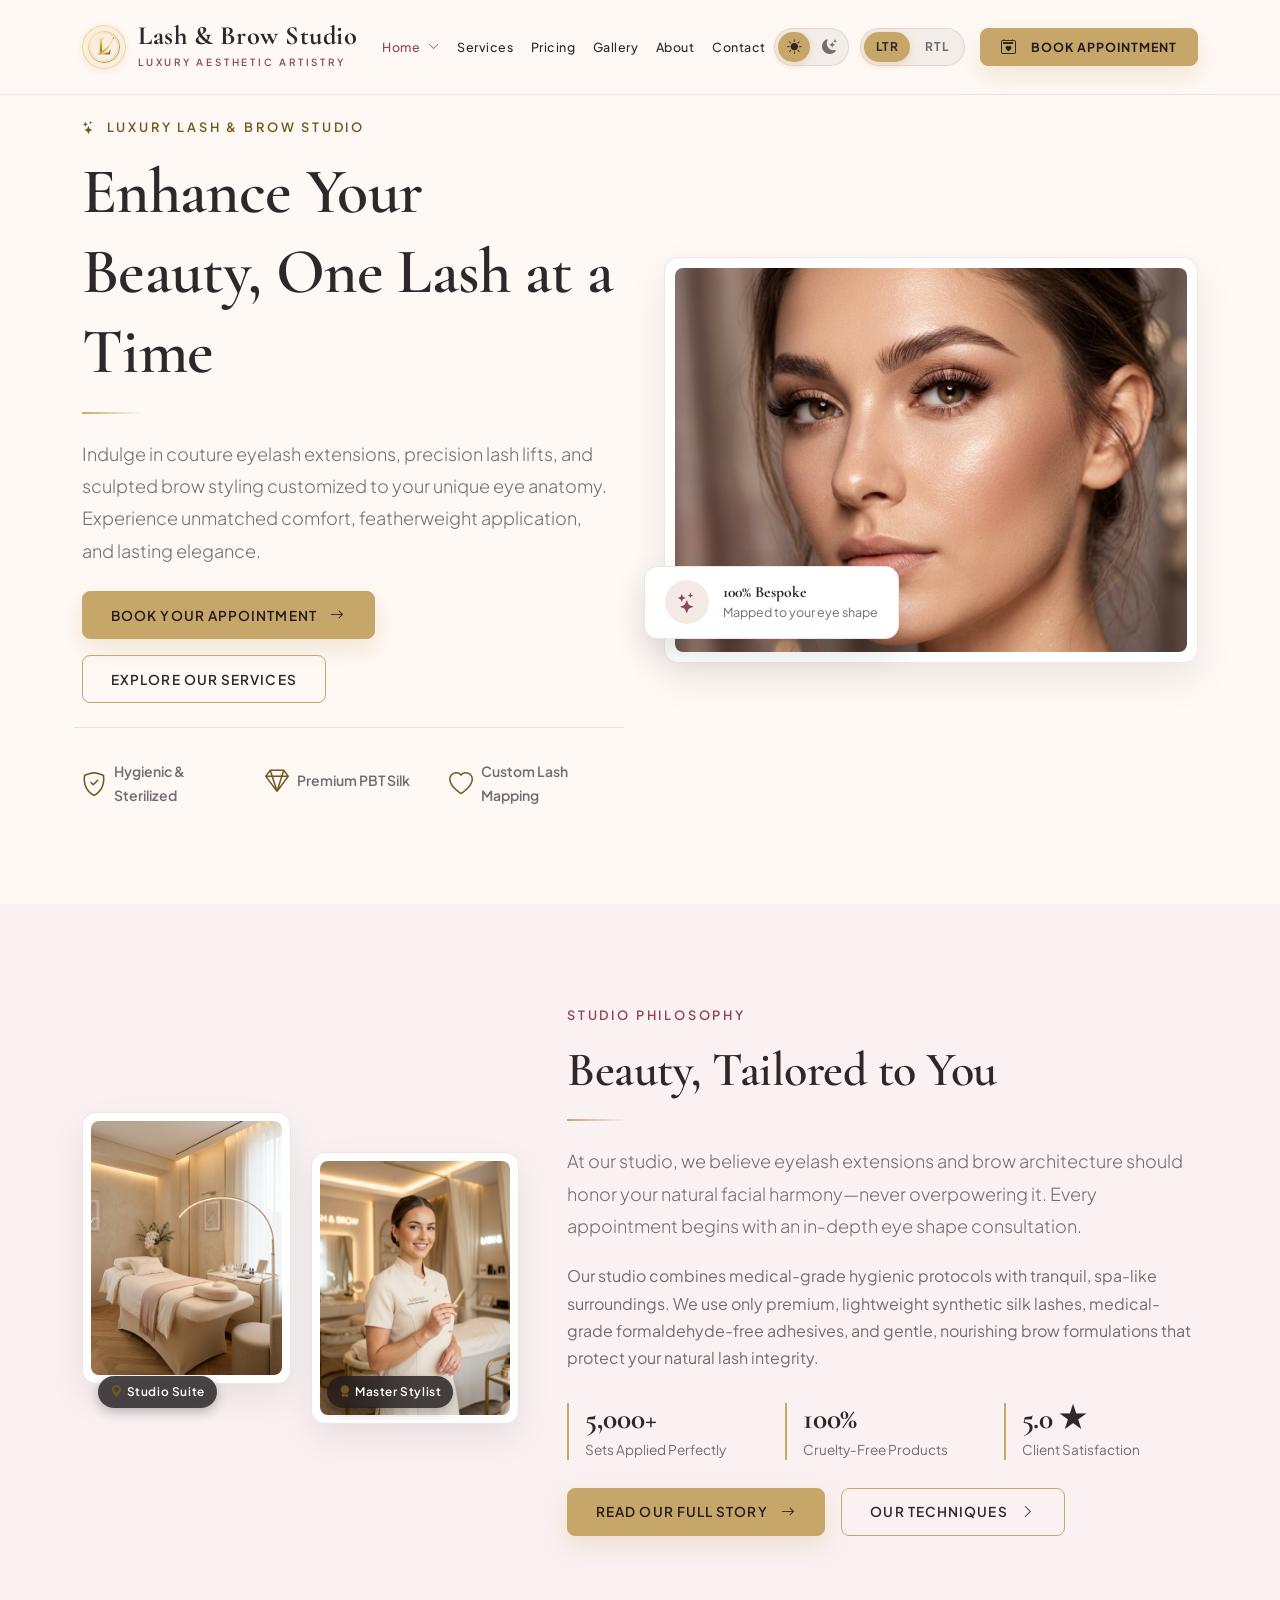
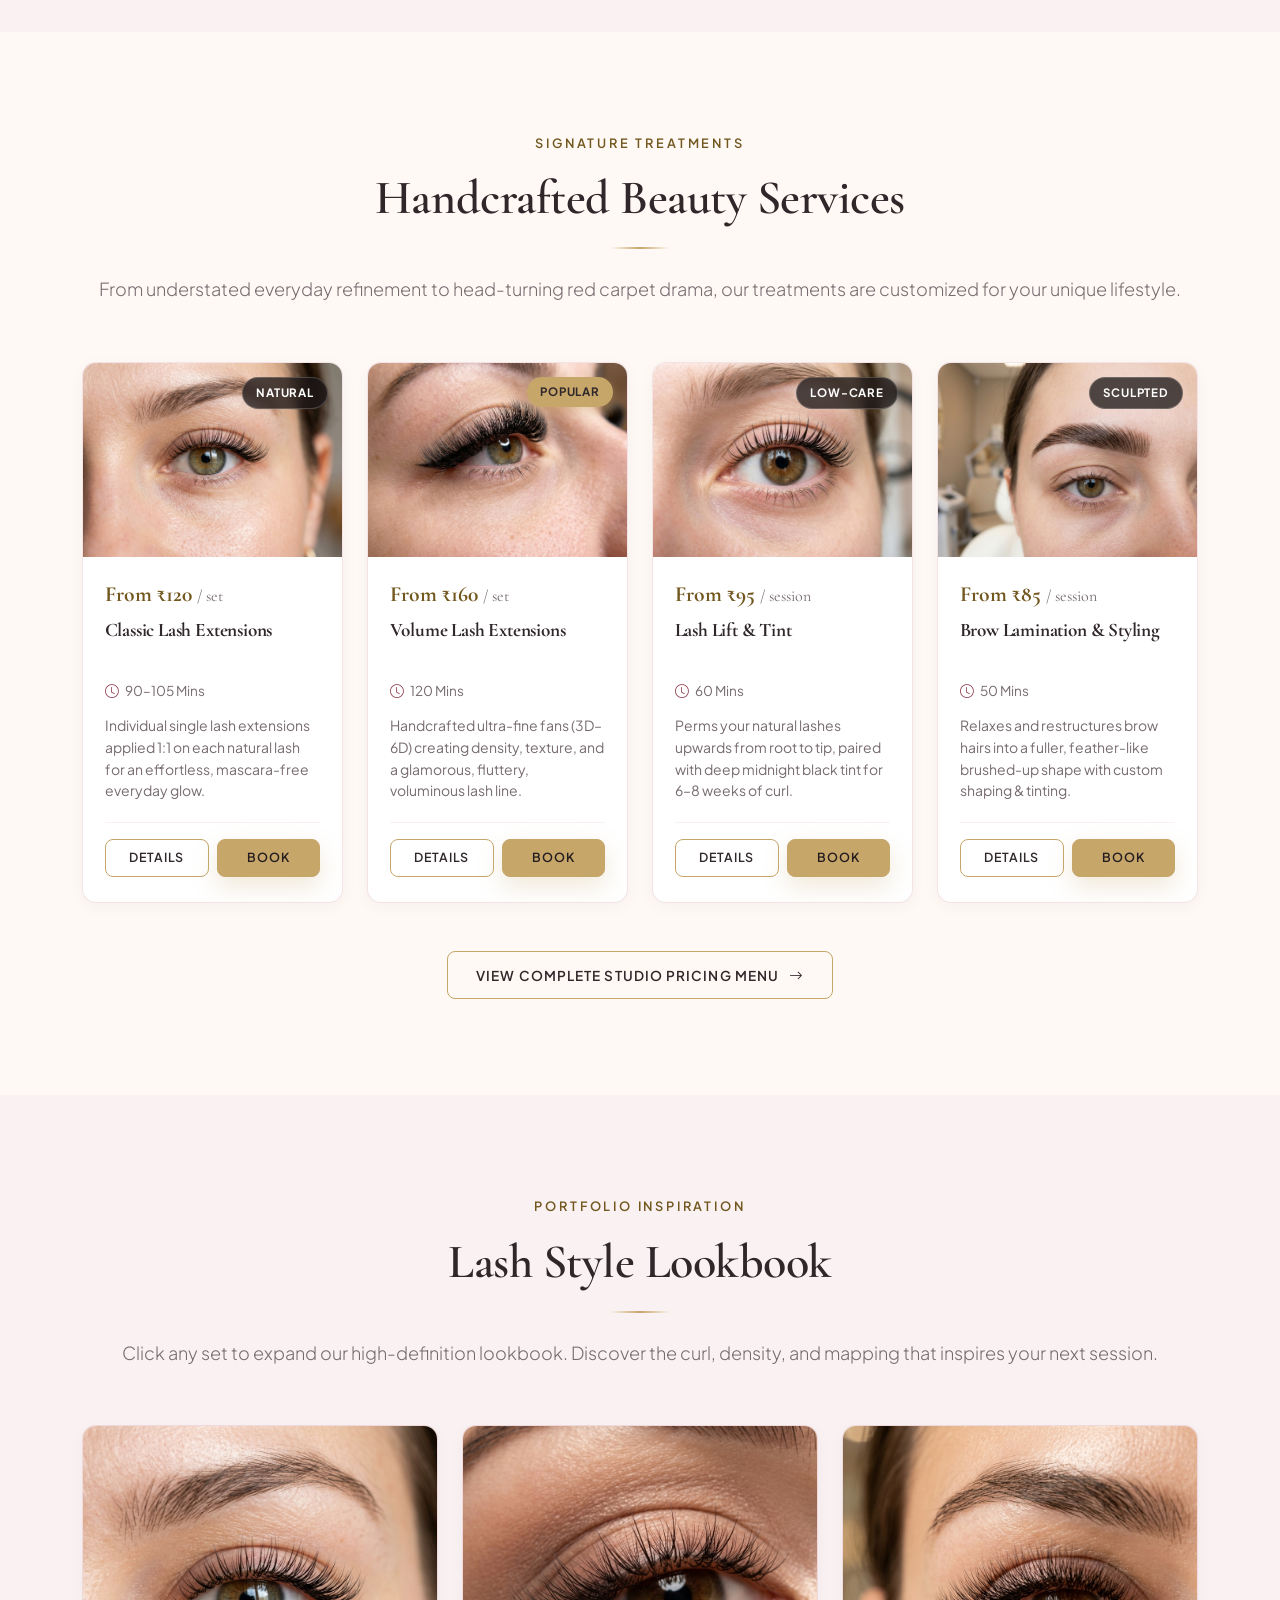
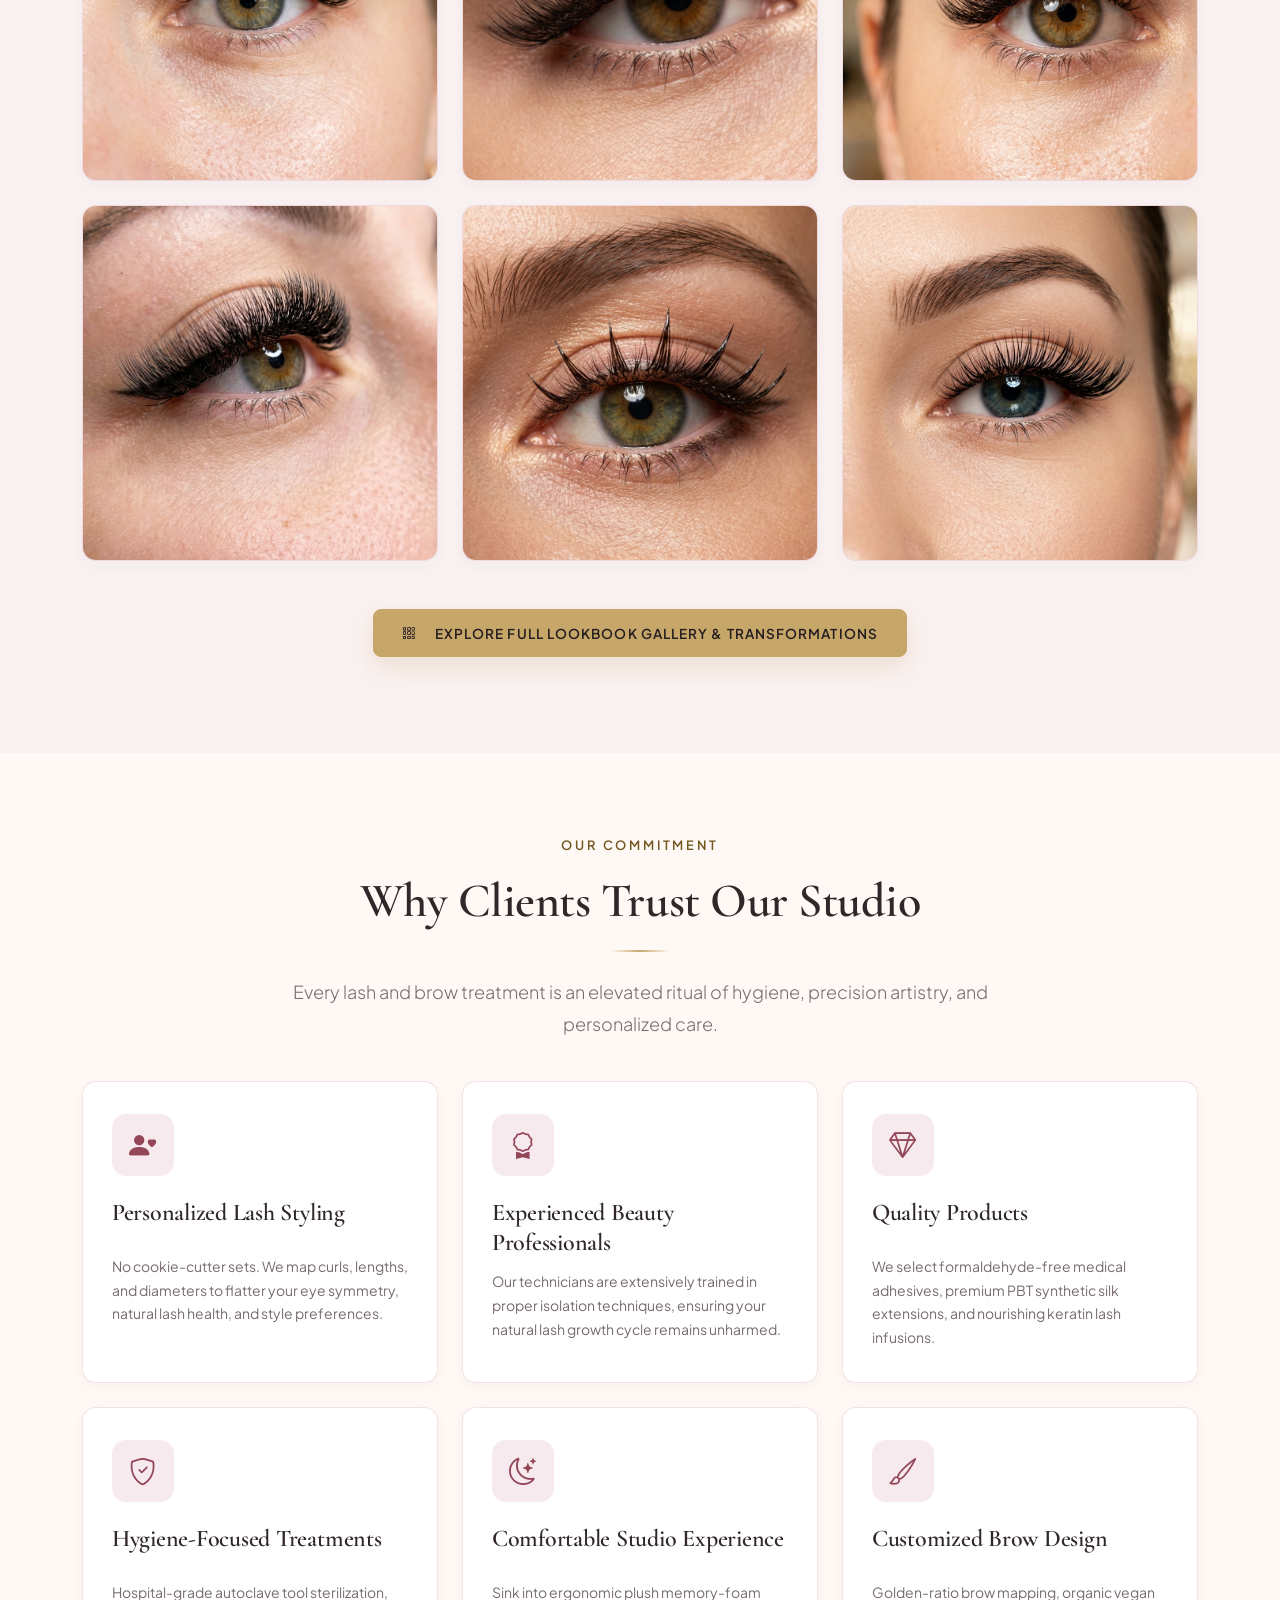
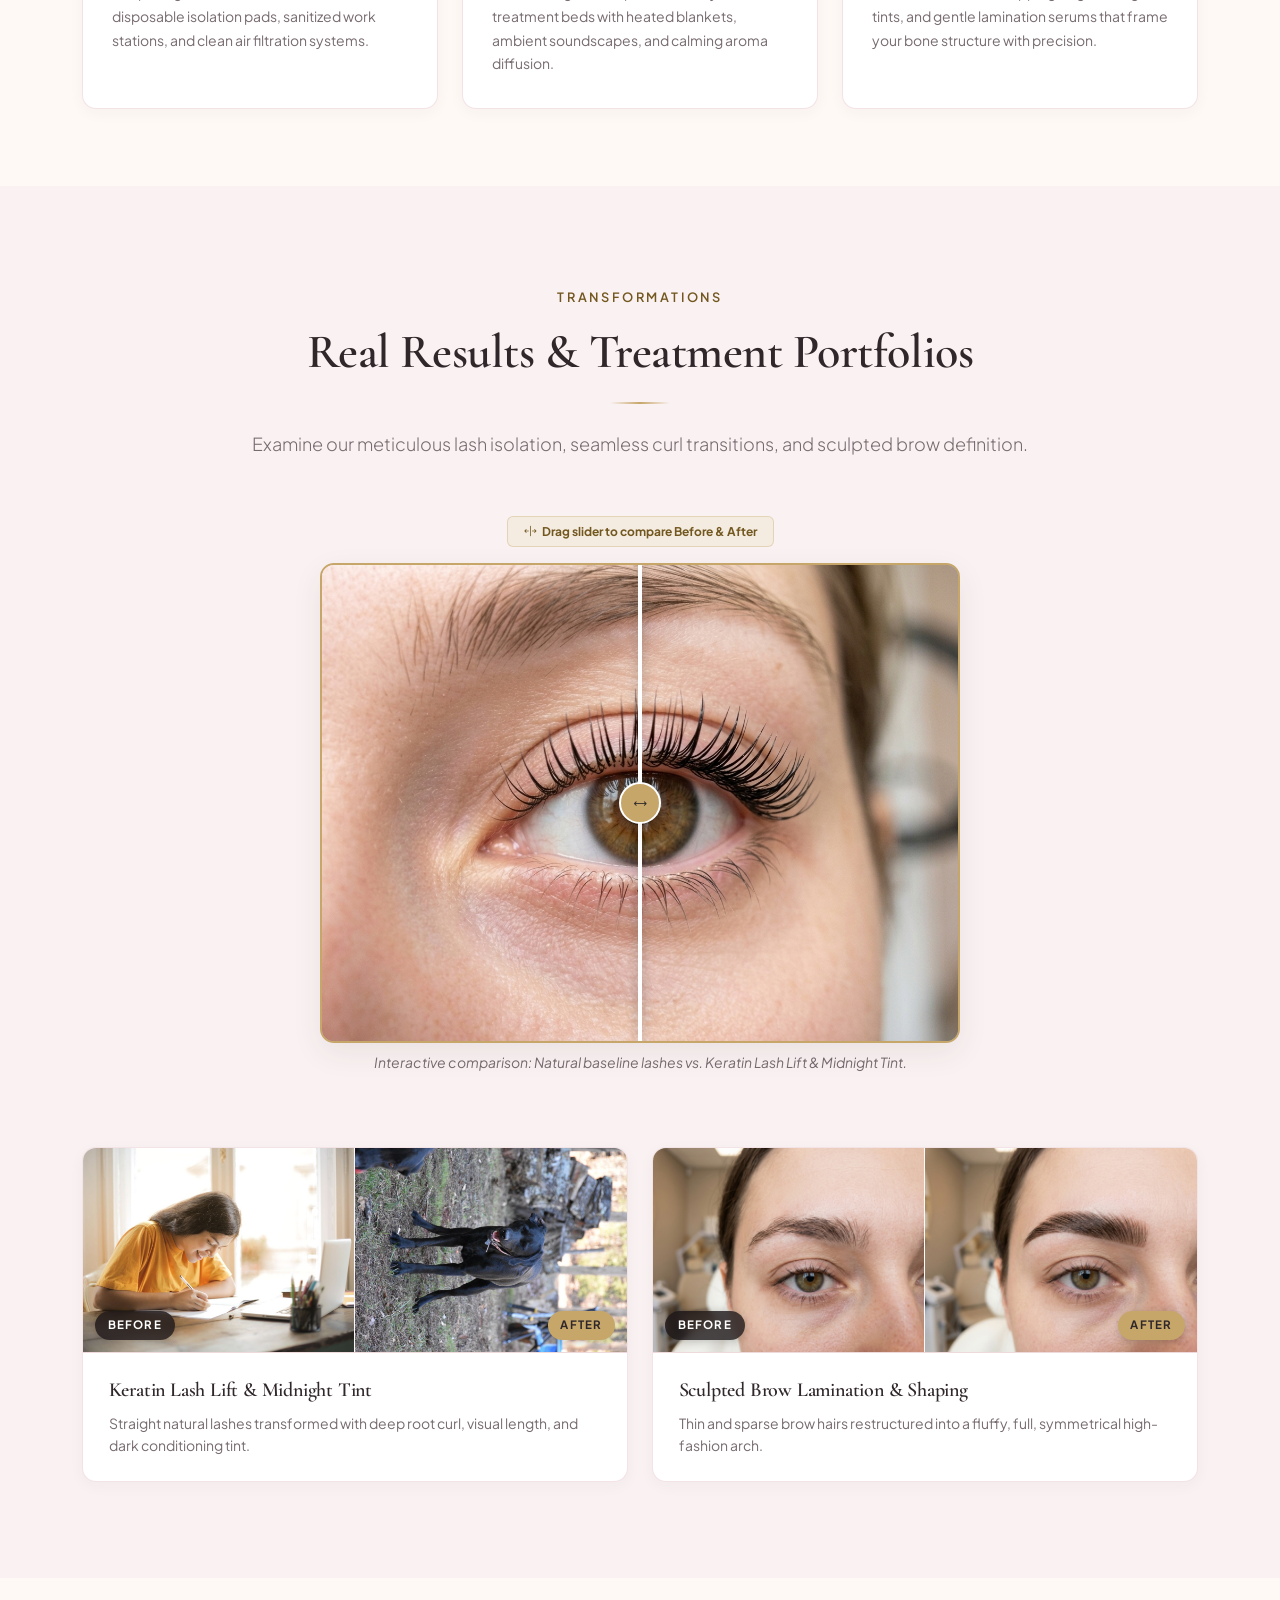
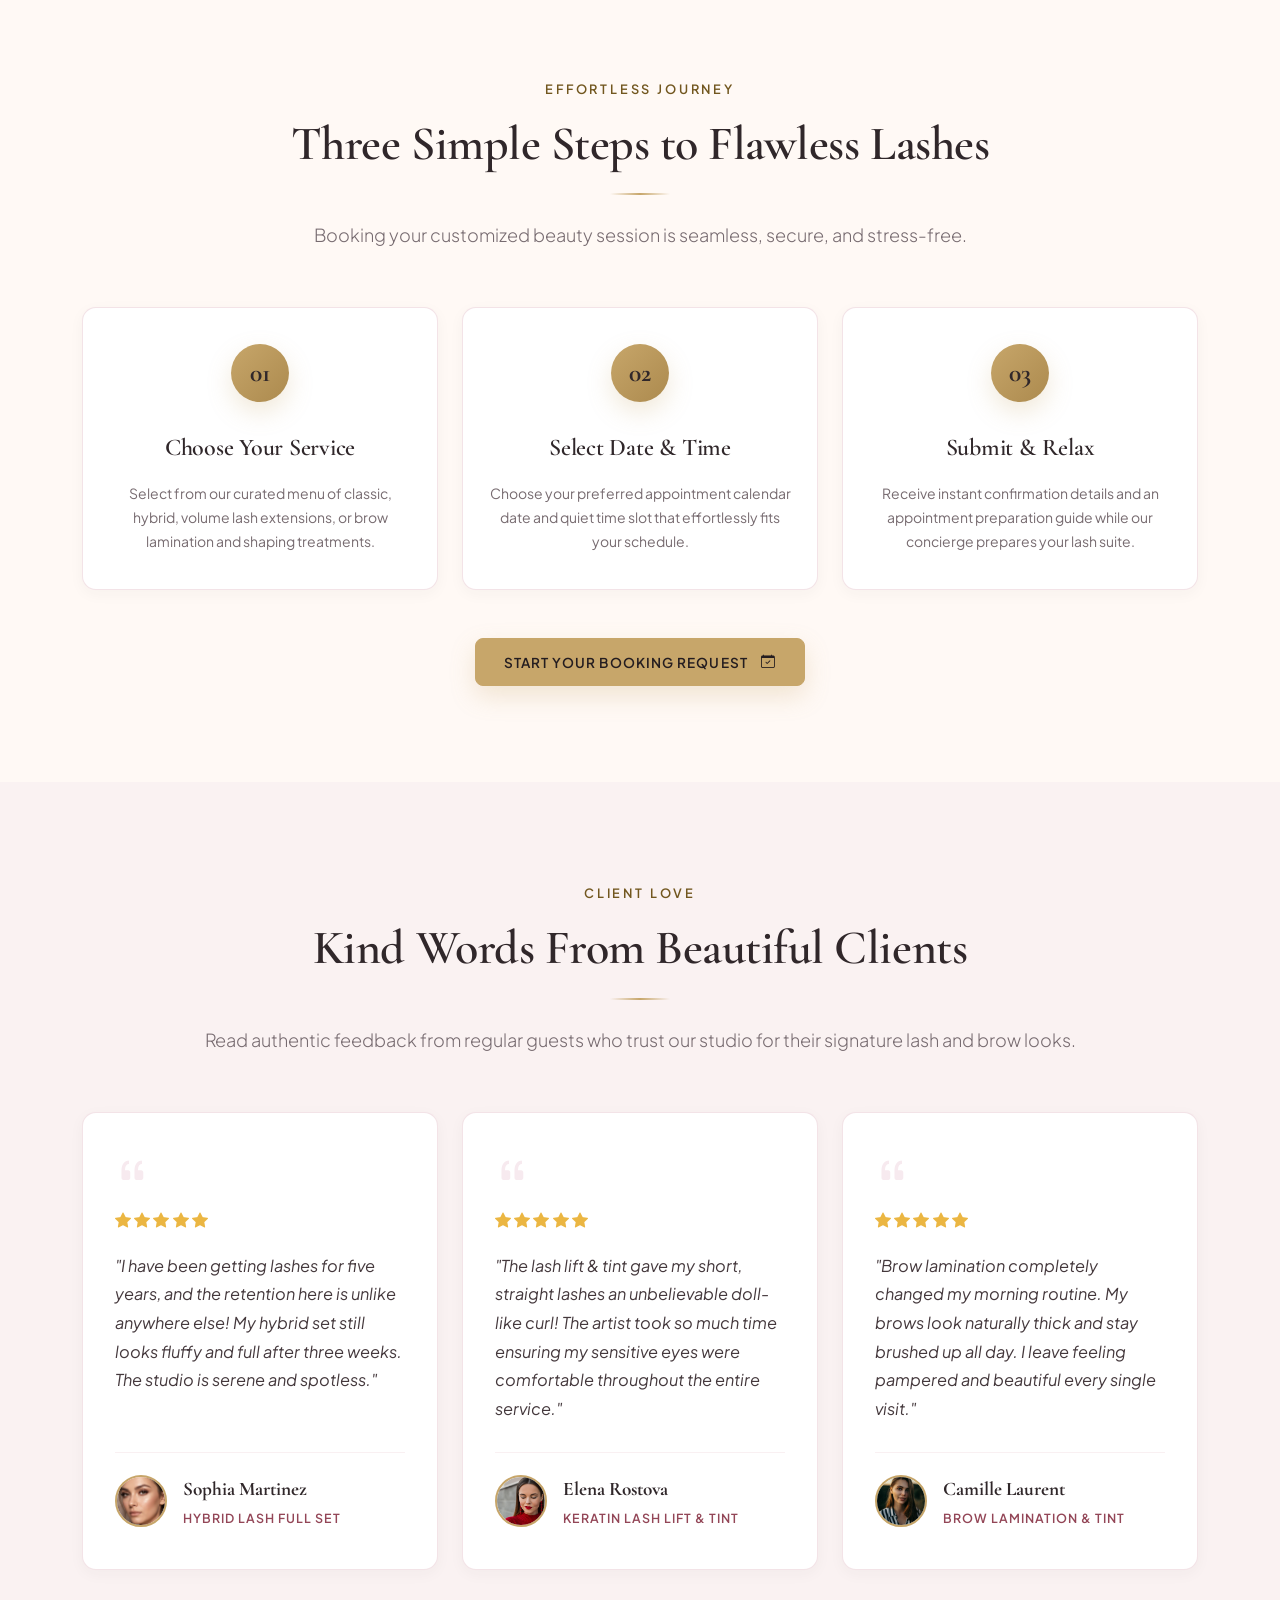
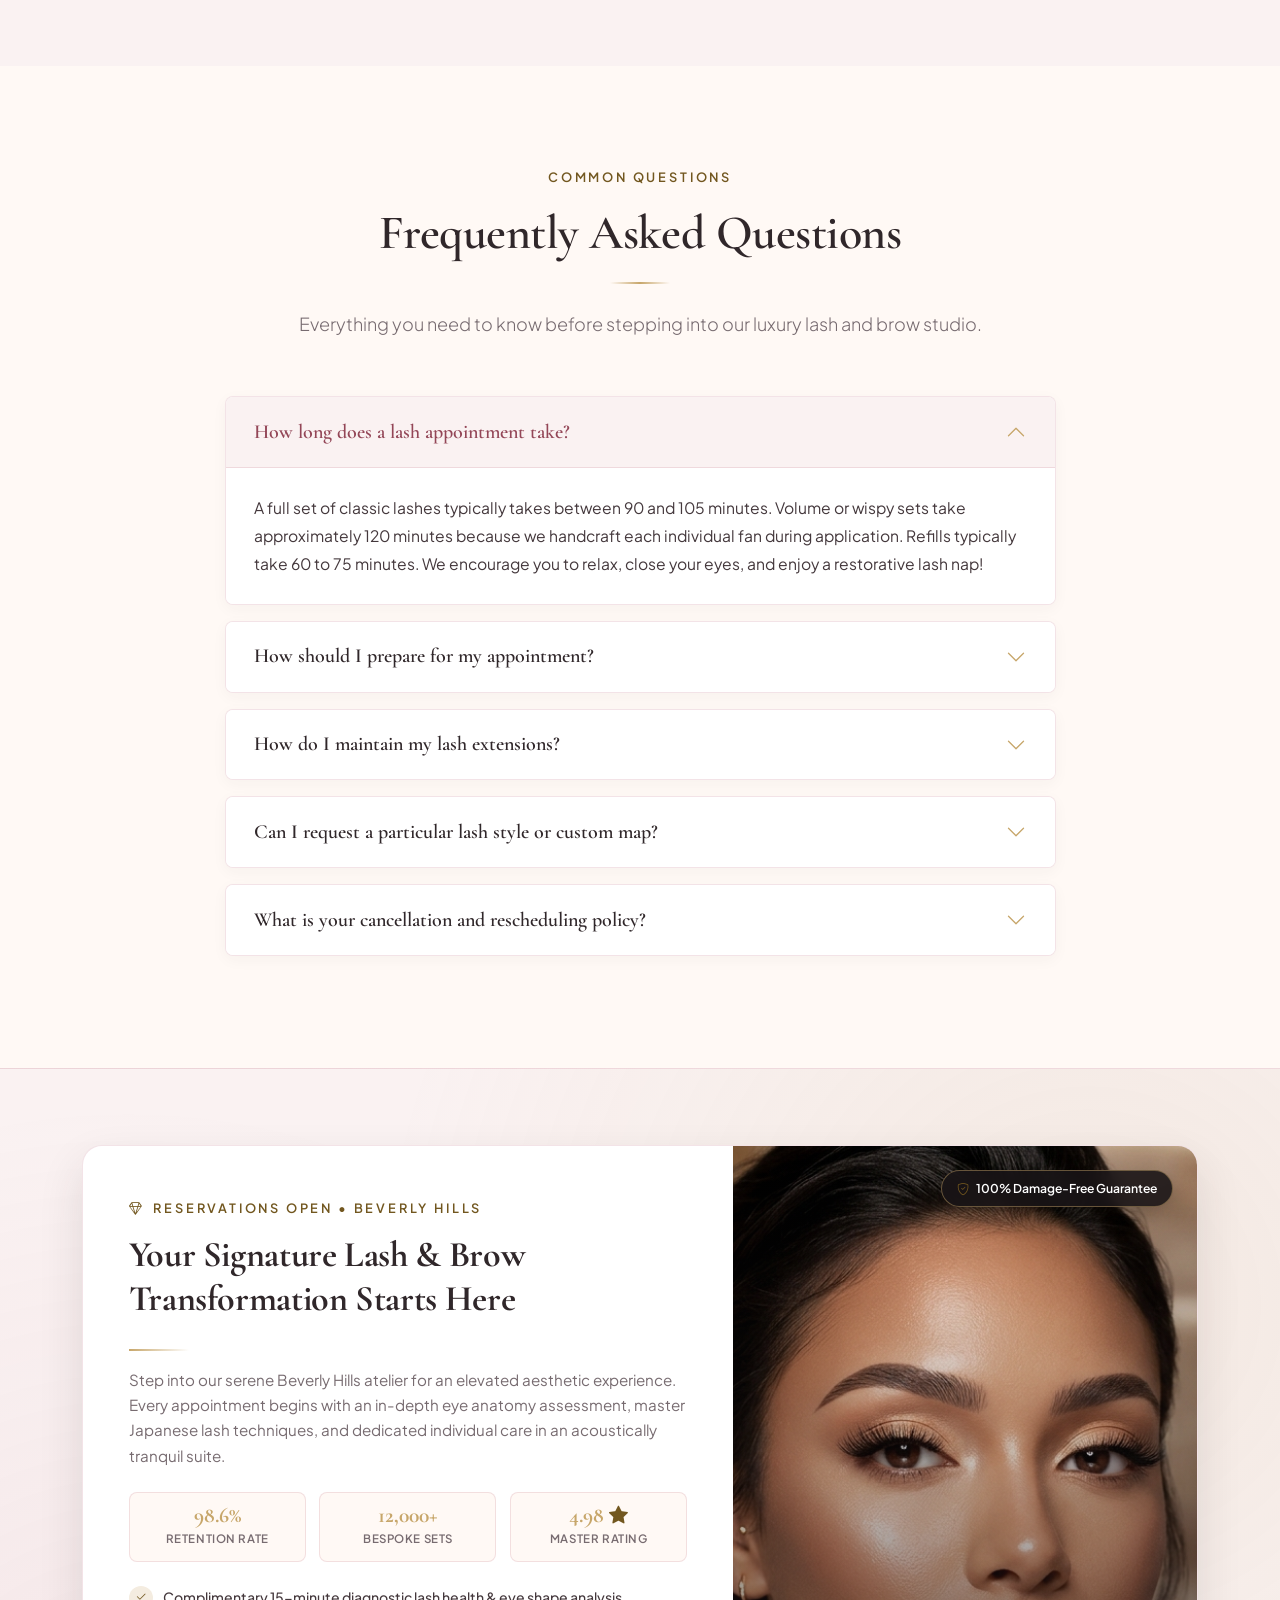
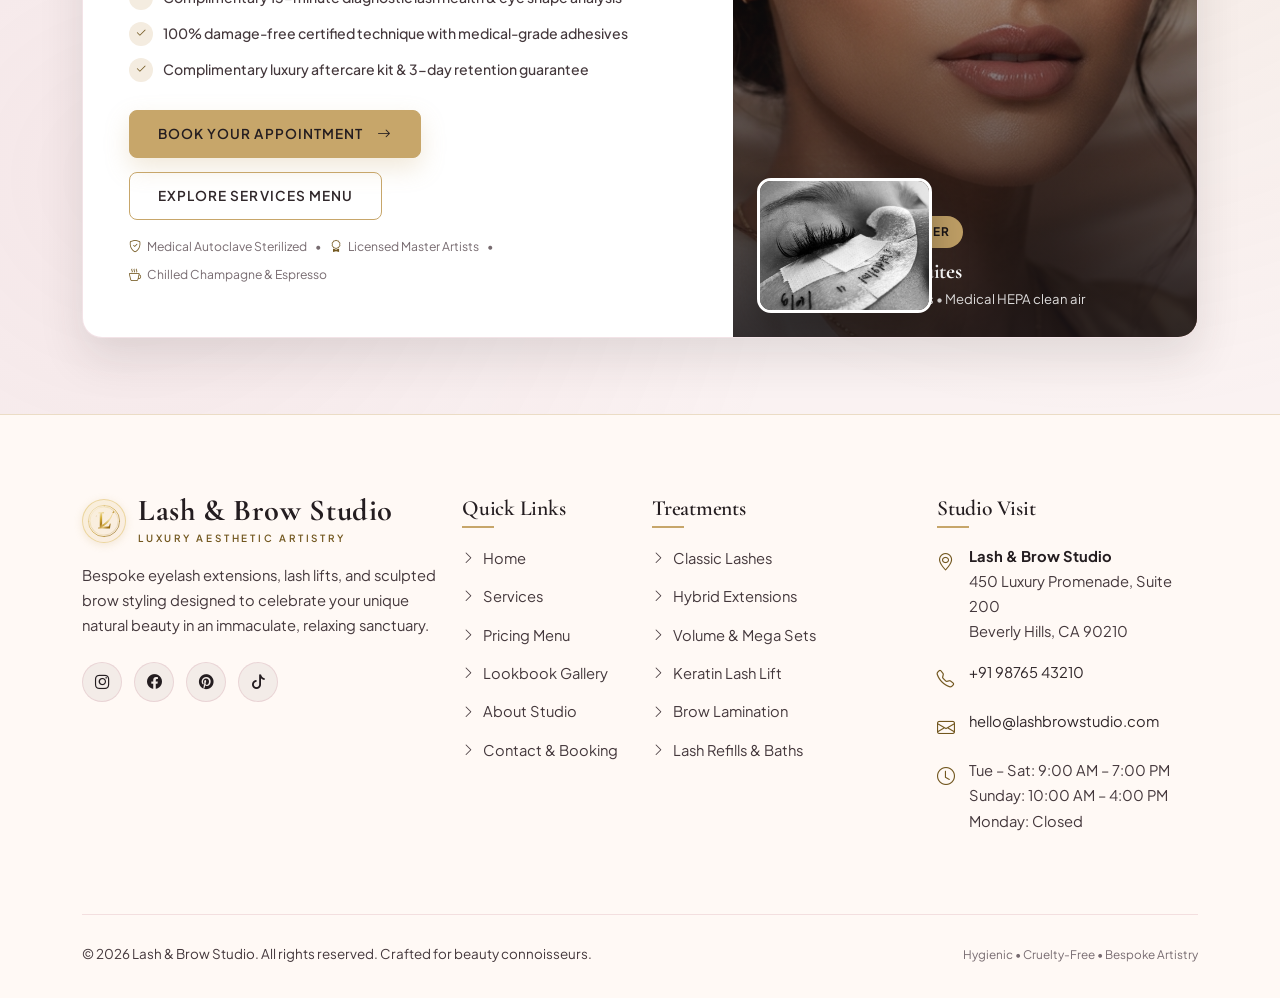
==== commit c22d5128: "Fix all 11 client UI/UX requirements: button consistency, inner hero heights, atelier image spacing," ====
--- a/index.html
+++ b/index.html
@@ -614,11 +614,11 @@
             <div class="ba-card w-100">
               <div class="ba-pair-container">
                 <div class="ba-item">
-                  <img src="assets/images/before-after/lash-before-1.jpg" alt="Before Lash Lift treatment" loading="lazy">
+                  <img src="assets/images/before-after/lash-compare-before.jpg" alt="Before Lash Lift treatment" loading="lazy">
                   <span class="ba-badge ba-badge-before">Before</span>
                 </div>
                 <div class="ba-item">
-                  <img src="assets/images/before-after/lash-after-1.jpg" alt="After Lash Lift and Tint" loading="lazy">
+                  <img src="assets/images/before-after/lash-compare-after.jpg" alt="After Lash Lift and Tint" loading="lazy">
                   <span class="ba-badge ba-badge-after">After</span>
                 </div>
               </div>
@@ -950,12 +950,12 @@
             <!-- Right Visual Dual-Image Composition -->
             <div class="col-lg-5 order-lg-2 order-2">
               <div class="final-layered-img-wrap">
-                <img src="assets/images/about/about-studio.jpg" alt="Lash &amp; Brow Studio Sanctuary Treatment Room" class="final-layered-main-img" loading="lazy" width="800" height="600">
+                <img src="assets/images/hero/hero-home2.jpg" alt="Lash &amp; Brow Studio Sanctuary Treatment Room" class="final-layered-main-img" loading="lazy" width="800" height="600">
                 <div class="final-floating-pill-badge">
                   <i class="bi bi-shield-check text-gold"></i> 100% Damage-Free Guarantee
                 </div>
                 <div class="final-layered-overlap-card" title="Precision Classic Lash Artistry">
-                  <img src="assets/images/services/classic-lashes.jpg" alt="Master Classic lash extension closeup" loading="lazy" width="300" height="230">
+                  <img src="assets/images/lash-styles/couture-hybrid.jpg" alt="Master Classic lash extension closeup" loading="lazy" width="300" height="230">
                 </div>
                 <div class="final-card-img-overlay">
                   <span class="final-card-overlay-badge"><i class="bi bi-star-fill text-dark me-1"></i> Beverly Hills Atelier</span>
--- a/css/components.css
+++ b/css/components.css
@@ -15,6 +15,7 @@
   letter-spacing: 0.08em;
   text-transform: uppercase;
   padding: 0.82rem 1.75rem;
+  min-height: 48px;
   border-radius: var(--radius-sm);
   transition: var(--transition-smooth);
   display: inline-flex;
@@ -100,6 +101,7 @@
 
 /* Button Sizing Variations (Preserve identical font family & corner radius) */
 .btn-luxury-sm {
+  min-height: 38px;
   padding: 0.52rem 1.15rem;
   font-size: 0.76rem;
   letter-spacing: 0.06em;
@@ -107,13 +109,45 @@
 }
 
 .btn-luxury-lg {
+  min-height: 54px;
   padding: 1.05rem 2.25rem;
   font-size: 0.92rem;
   letter-spacing: 0.08em;
   border-radius: var(--radius-sm);
 }
 
-/* Dark Theme Overrides for Button System */
+/* Dark Theme & Dark Background Overrides for Button System */
+.bg-charcoal .btn-luxury-secondary,
+.bg-charcoal .btn-luxury-outline,
+.final-card-visual-wrap.bg-charcoal .btn-luxury-secondary,
+.final-sec-home2 .btn-luxury-secondary,
+.society-black-card .btn-luxury-secondary,
+[data-theme="dark"] .btn-luxury-secondary,
+[data-theme="dark"] .btn-luxury-outline {
+  background-color: transparent;
+  color: #FAF2F2 !important;
+  border-color: var(--color-champagne-gold) !important;
+  box-shadow: none;
+}
+
+.bg-charcoal .btn-luxury-secondary:hover,
+.bg-charcoal .btn-luxury-secondary:focus,
+.final-card-visual-wrap.bg-charcoal .btn-luxury-secondary:hover,
+.final-card-visual-wrap.bg-charcoal .btn-luxury-secondary:focus,
+.final-sec-home2 .btn-luxury-secondary:hover,
+.final-sec-home2 .btn-luxury-secondary:focus,
+.society-black-card .btn-luxury-secondary:hover,
+.society-black-card .btn-luxury-secondary:focus,
+[data-theme="dark"] .btn-luxury-secondary:hover,
+[data-theme="dark"] .btn-luxury-secondary:focus,
+[data-theme="dark"] .btn-luxury-outline:hover,
+[data-theme="dark"] .btn-luxury-outline:focus {
+  background-color: var(--color-champagne-gold) !important;
+  color: #191416 !important;
+  border-color: var(--color-champagne-gold) !important;
+  box-shadow: var(--shadow-gold);
+}
+
 [data-theme="dark"] .btn-luxury-primary {
   background-color: var(--color-champagne-gold);
   color: #191416 !important;
@@ -127,24 +161,6 @@
   border-color: var(--color-dusty-rose);
   color: #FFFFFF !important;
   box-shadow: 0 10px 25px rgba(216, 149, 163, 0.35);
-}
-
-[data-theme="dark"] .btn-luxury-secondary,
-[data-theme="dark"] .btn-luxury-outline {
-  background-color: transparent;
-  color: var(--color-text-primary);
-  border-color: var(--color-champagne-gold);
-  box-shadow: none;
-}
-
-[data-theme="dark"] .btn-luxury-secondary:hover,
-[data-theme="dark"] .btn-luxury-secondary:focus,
-[data-theme="dark"] .btn-luxury-outline:hover,
-[data-theme="dark"] .btn-luxury-outline:focus {
-  background-color: var(--color-champagne-gold);
-  color: #191416 !important;
-  border-color: var(--color-champagne-gold);
-  box-shadow: var(--shadow-gold);
 }
 
 /* --------------------------------------------------------------------------
@@ -2179,31 +2195,35 @@
 
 /* --------------------------------------------------------------------------
    3. Atelier Pillars (Why Choose Us - Home 2)
+   Fixed container and image sizing - No empty space, no artificial heights
    -------------------------------------------------------------------------- */
 .atelier-split-wrap {
   position: relative;
-  height: 100%;
+  width: 100%;
+  height: 100%;
+  display: flex;
 }
 
 .atelier-feature-img-wrap {
   position: relative;
+  width: 100%;
+  height: 100%;
+  min-height: 0;
   border-radius: var(--radius-md);
   overflow: hidden;
   box-shadow: var(--shadow-md);
   border: 1px solid var(--color-border);
-  height: 100%;
-  min-height: 480px;
+  background-color: transparent;
+  display: flex;
 }
 
 .atelier-feature-img-wrap img {
-  position: absolute;
-  top: 0;
-  left: 0;
   width: 100%;
   height: 100%;
   object-fit: cover;
-  object-position: center;
+  object-position: center 25%;
   display: block;
+  flex-grow: 1;
 }
 
 .atelier-badge-overlay {
@@ -3615,6 +3635,193 @@
   font-size: 0.84rem;
   color: var(--color-text-muted);
   line-height: 1.4;
+}
+
+/* --------------------------------------------------------------------------
+   LAYOUT 4B: PRICING.HTML - VIP Studio Glow Society Membership Section (Section 7)
+   Dedicated distinctive layout with VIP Privilege Cards & 3D Society Black Card
+   -------------------------------------------------------------------------- */
+.membership-society-section {
+  position: relative;
+  background: linear-gradient(180deg, var(--color-bg-secondary) 0%, var(--color-bg-primary) 100%);
+  border-top: 1px solid var(--color-border);
+  border-bottom: 1px solid var(--color-border);
+  overflow: hidden;
+  padding: clamp(3.5rem, 6vw, 5rem) 0;
+}
+
+.membership-society-section::before {
+  content: '';
+  position: absolute;
+  top: -20%;
+  left: 50%;
+  transform: translateX(-50%);
+  width: 800px;
+  height: 500px;
+  background: radial-gradient(circle, rgba(199, 166, 106, 0.12) 0%, transparent 70%);
+  pointer-events: none;
+  z-index: 0;
+}
+
+.society-privilege-card {
+  background: var(--color-bg-card);
+  border: 1px solid var(--color-border);
+  border-radius: var(--radius-md);
+  padding: 1.35rem 1.45rem;
+  box-shadow: var(--shadow-sm);
+  display: flex;
+  align-items: flex-start;
+  gap: 1.15rem;
+  transition: var(--transition-smooth);
+  margin-bottom: 1rem;
+}
+
+.society-privilege-card:hover {
+  transform: translateY(-3px);
+  border-color: var(--color-champagne-gold);
+  box-shadow: var(--shadow-md);
+}
+
+.society-privilege-icon {
+  width: 46px;
+  height: 46px;
+  border-radius: 50%;
+  background: var(--color-champagne-gold-light);
+  color: var(--color-gold-text);
+  display: flex;
+  align-items: center;
+  justify-content: center;
+  font-size: 1.2rem;
+  flex-shrink: 0;
+}
+
+[data-theme="dark"] .society-privilege-icon {
+  background: rgba(199, 166, 106, 0.2);
+  color: var(--color-champagne-gold);
+}
+
+.society-privilege-title {
+  font-family: var(--font-serif);
+  font-size: 1.15rem;
+  font-weight: 700;
+  color: var(--color-text-primary);
+  margin-bottom: 0.3rem;
+}
+
+.society-privilege-desc {
+  font-size: 0.86rem;
+  color: var(--color-text-muted);
+  line-height: 1.55;
+  margin: 0;
+}
+
+/* Society Black Card - Realistic VIP Obsidian Metal Card */
+.society-black-card {
+  position: relative;
+  background: linear-gradient(135deg, #1C1518 0%, #2A1F24 50%, #151012 100%);
+  border: 1.5px solid var(--color-champagne-gold);
+  border-radius: var(--radius-lg);
+  padding: 2.25rem 2rem;
+  color: #FFFFFF;
+  box-shadow: 0 20px 50px rgba(25, 20, 22, 0.35), inset 0 1px 1px rgba(255, 255, 255, 0.15);
+  overflow: hidden;
+  display: flex;
+  flex-direction: column;
+  justify-content: space-between;
+  height: 100%;
+}
+
+.society-black-card::before {
+  content: '';
+  position: absolute;
+  top: -40%;
+  right: -40%;
+  width: 90%;
+  height: 90%;
+  background: radial-gradient(circle, rgba(214, 183, 125, 0.2) 0%, transparent 65%);
+  pointer-events: none;
+}
+
+.society-card-chip {
+  display: inline-flex;
+  align-items: center;
+  gap: 0.5rem;
+  padding: 0.32rem 0.75rem;
+  background: rgba(214, 183, 125, 0.15);
+  border: 1px solid rgba(214, 183, 125, 0.4);
+  border-radius: var(--radius-sm);
+  font-size: 0.72rem;
+  font-weight: 700;
+  letter-spacing: 0.1em;
+  text-transform: uppercase;
+  color: var(--color-champagne-gold);
+}
+
+.society-card-tier {
+  font-family: var(--font-serif);
+  font-size: 1.6rem;
+  font-weight: 700;
+  color: #FFFFFF;
+  letter-spacing: 0.04em;
+  margin-top: 1rem;
+  margin-bottom: 0.2rem;
+}
+
+.society-card-num {
+  font-family: monospace;
+  font-size: 0.82rem;
+  letter-spacing: 0.22em;
+  color: rgba(214, 183, 125, 0.75);
+  margin-bottom: 1.25rem;
+}
+
+.society-card-price-wrap {
+  display: flex;
+  align-items: baseline;
+  gap: 0.35rem;
+  margin-bottom: 0.5rem;
+}
+
+.society-currency {
+  font-family: var(--font-serif);
+  font-size: 1.75rem;
+  color: var(--color-champagne-gold);
+  font-weight: 700;
+}
+
+.society-amount {
+  font-family: var(--font-serif);
+  font-size: 3.4rem;
+  font-weight: 700;
+  line-height: 1;
+  color: var(--color-champagne-gold);
+}
+
+.society-period {
+  font-size: 0.95rem;
+  color: rgba(255, 255, 255, 0.65);
+}
+
+.society-perks-list {
+  list-style: none;
+  padding: 0;
+  margin: 1.15rem 0 1.6rem;
+  display: flex;
+  flex-direction: column;
+  gap: 0.6rem;
+}
+
+.society-perk-item {
+  display: flex;
+  align-items: center;
+  gap: 0.65rem;
+  font-size: 0.85rem;
+  color: rgba(255, 255, 255, 0.9);
+}
+
+.society-perk-item i {
+  color: var(--color-champagne-gold);
+  font-size: 0.95rem;
 }
 
 /* --------------------------------------------------------------------------
--- a/css/responsive.css
+++ b/css/responsive.css
@@ -419,8 +419,18 @@
   }
 
   .atelier-feature-img-wrap {
-    min-height: 320px;
+    aspect-ratio: 4 / 3;
+    width: 100%;
+    height: auto;
+    min-height: auto;
     margin-bottom: 2rem;
+  }
+
+  .atelier-feature-img-wrap img {
+    width: 100%;
+    height: 100%;
+    object-fit: cover;
+    object-position: center;
   }
 
   .atelier-badge-overlay {
@@ -429,6 +439,11 @@
     right: 16px;
     max-width: calc(100% - 32px);
     padding: 0.75rem 0.95rem;
+  }
+
+  .society-black-card {
+    margin-top: 2rem;
+    padding: 1.85rem 1.5rem;
   }
 
   [dir="rtl"] .atelier-badge-overlay {
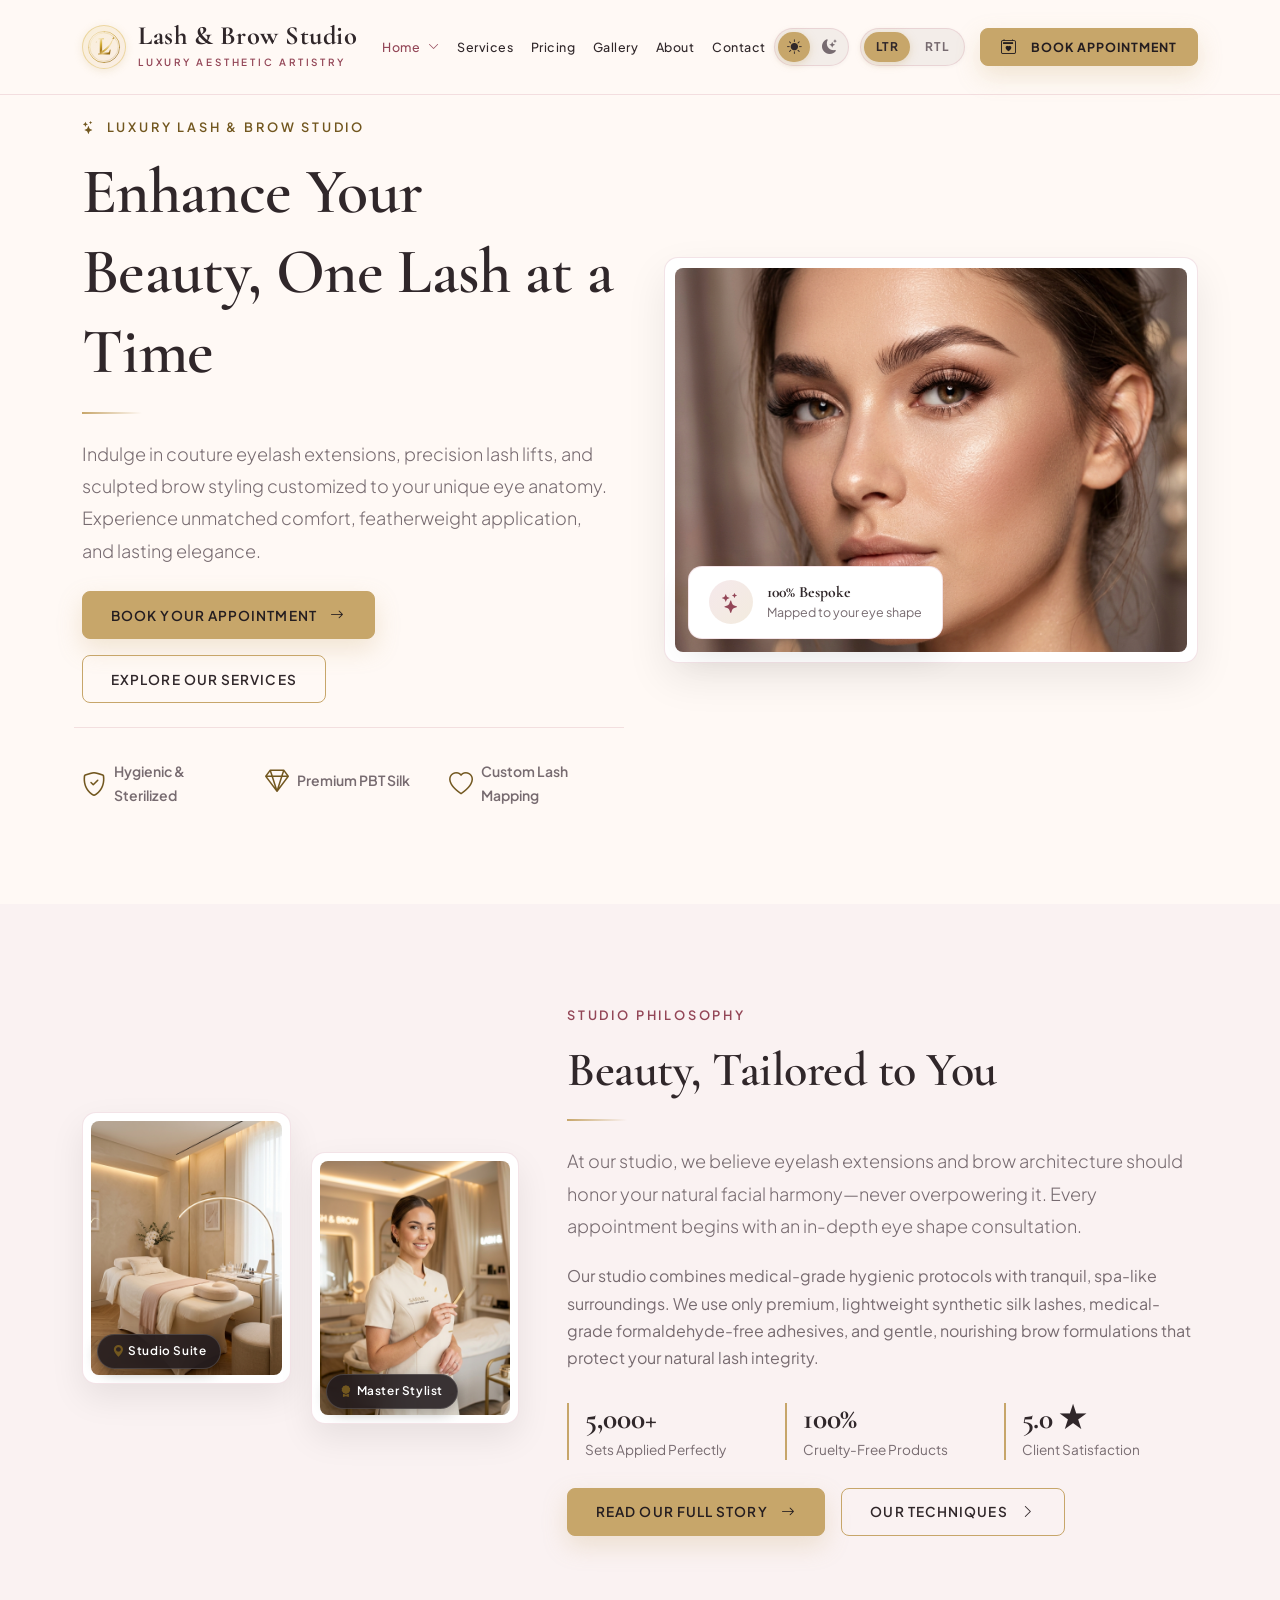
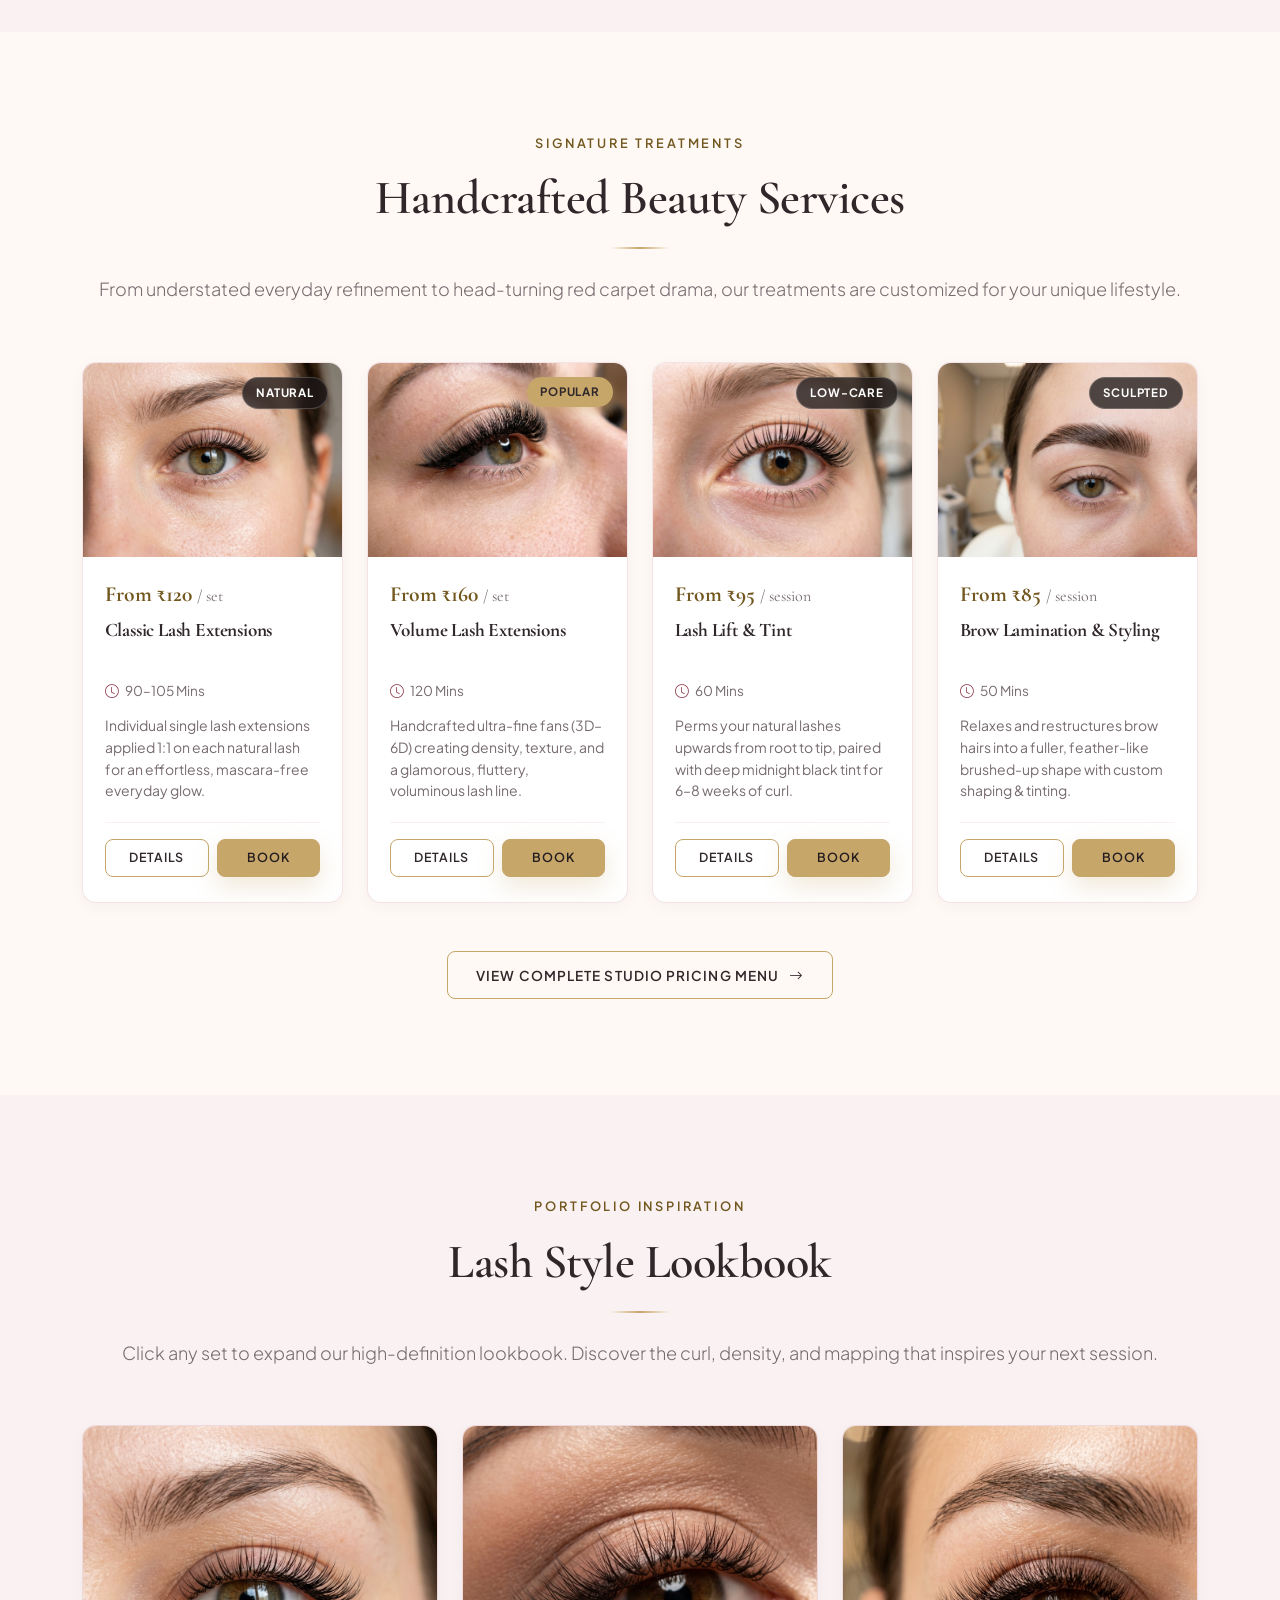
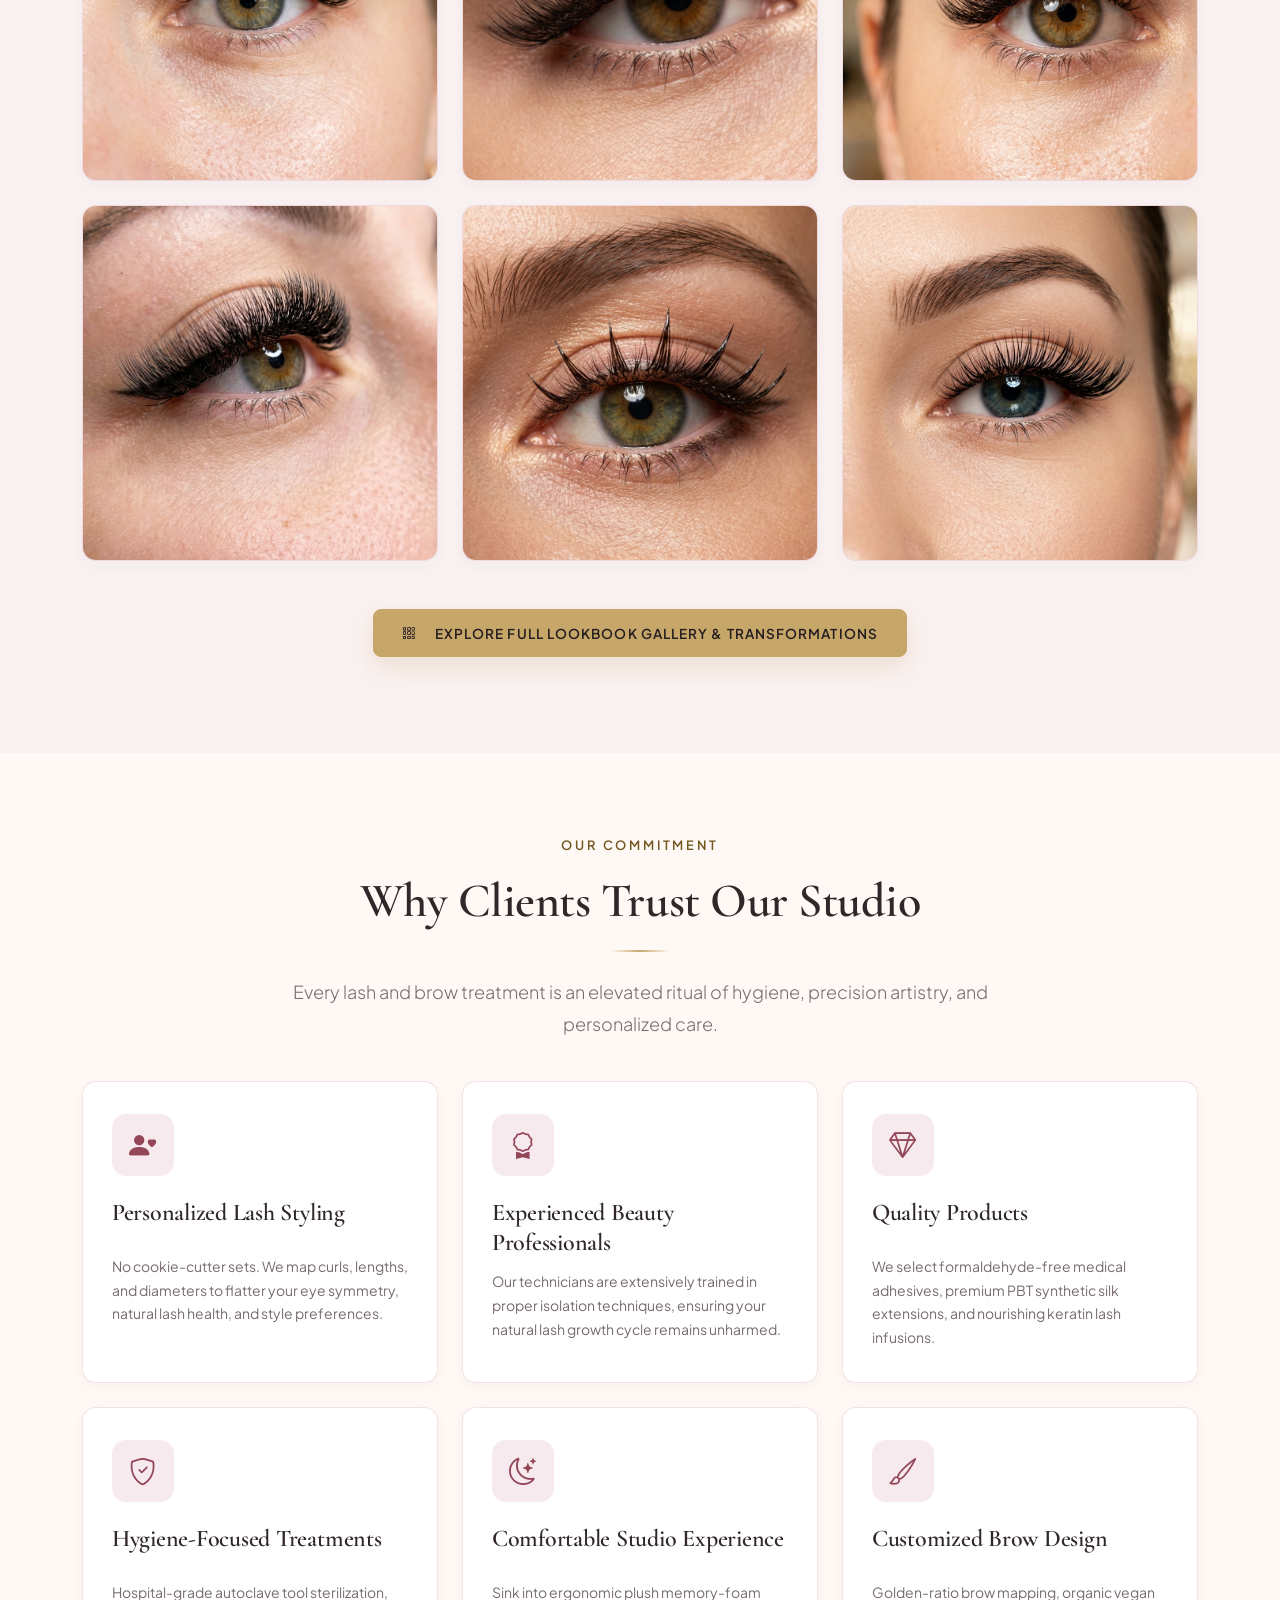
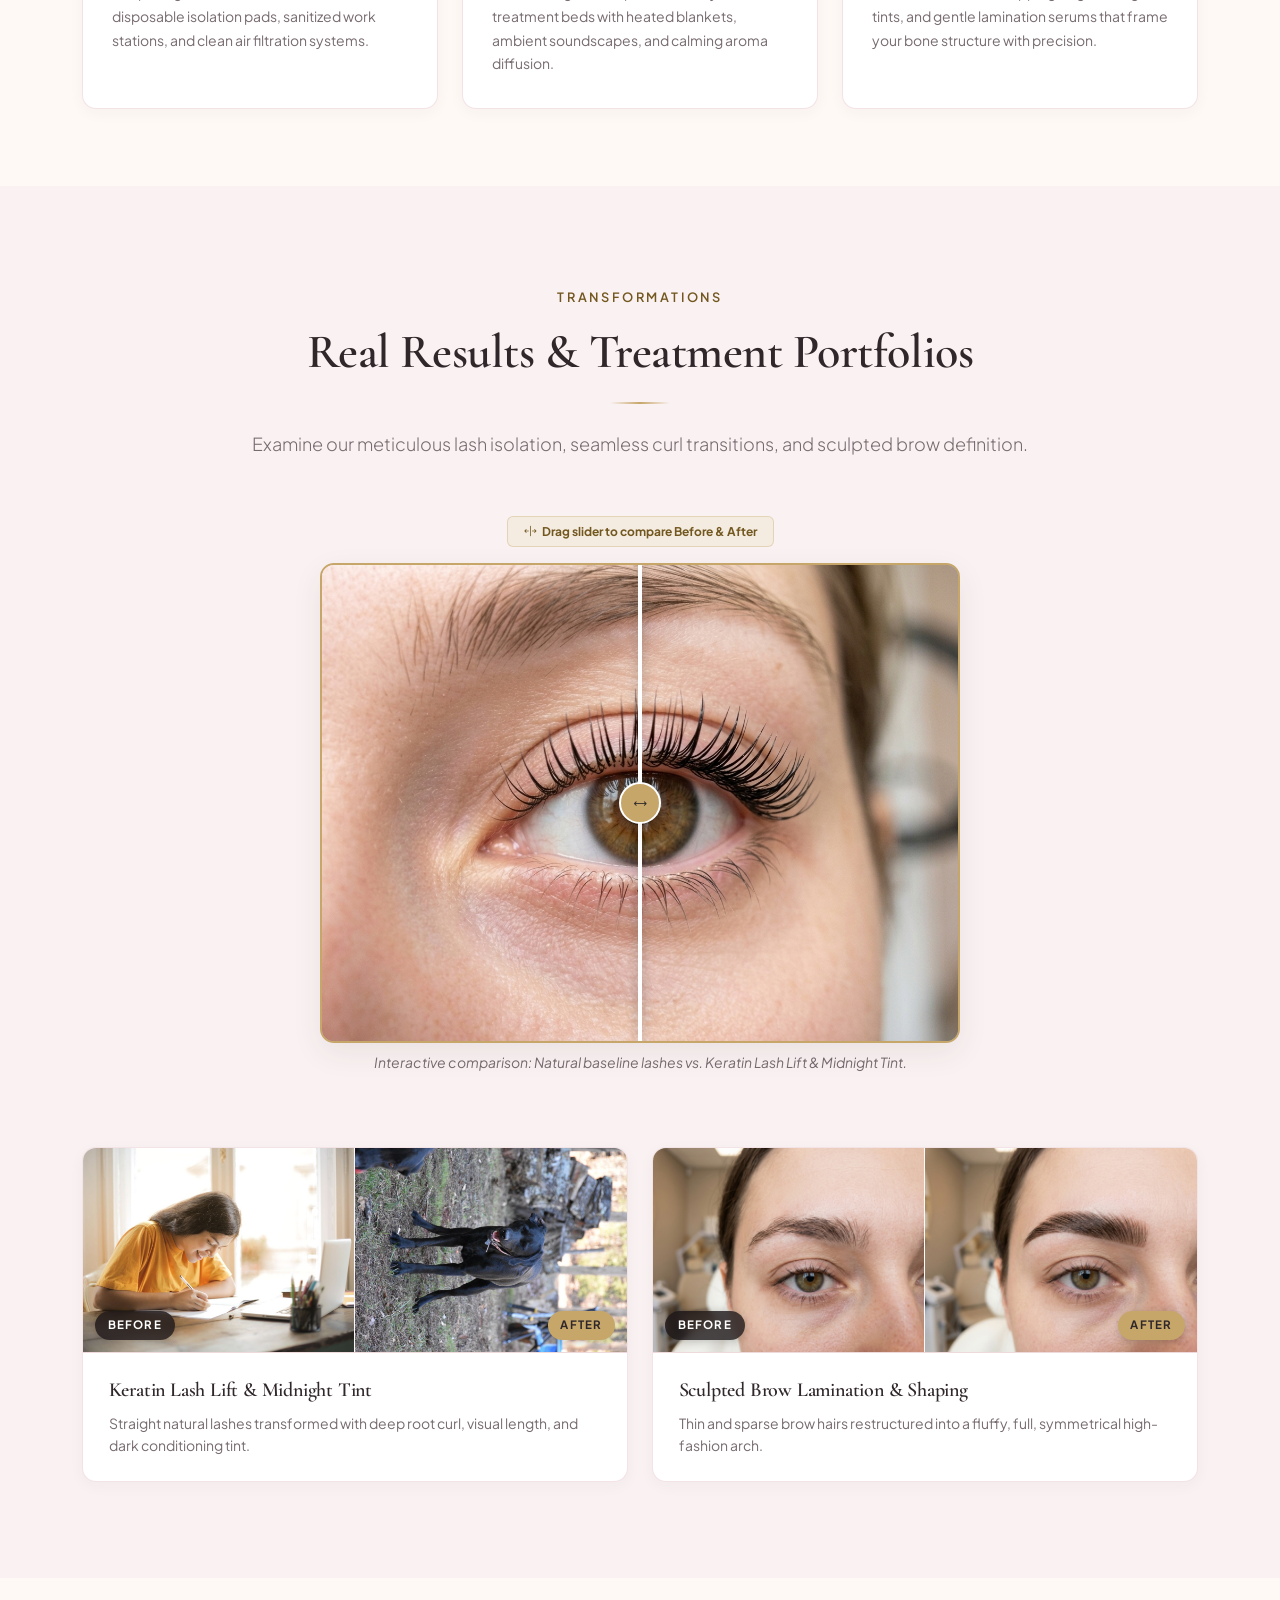
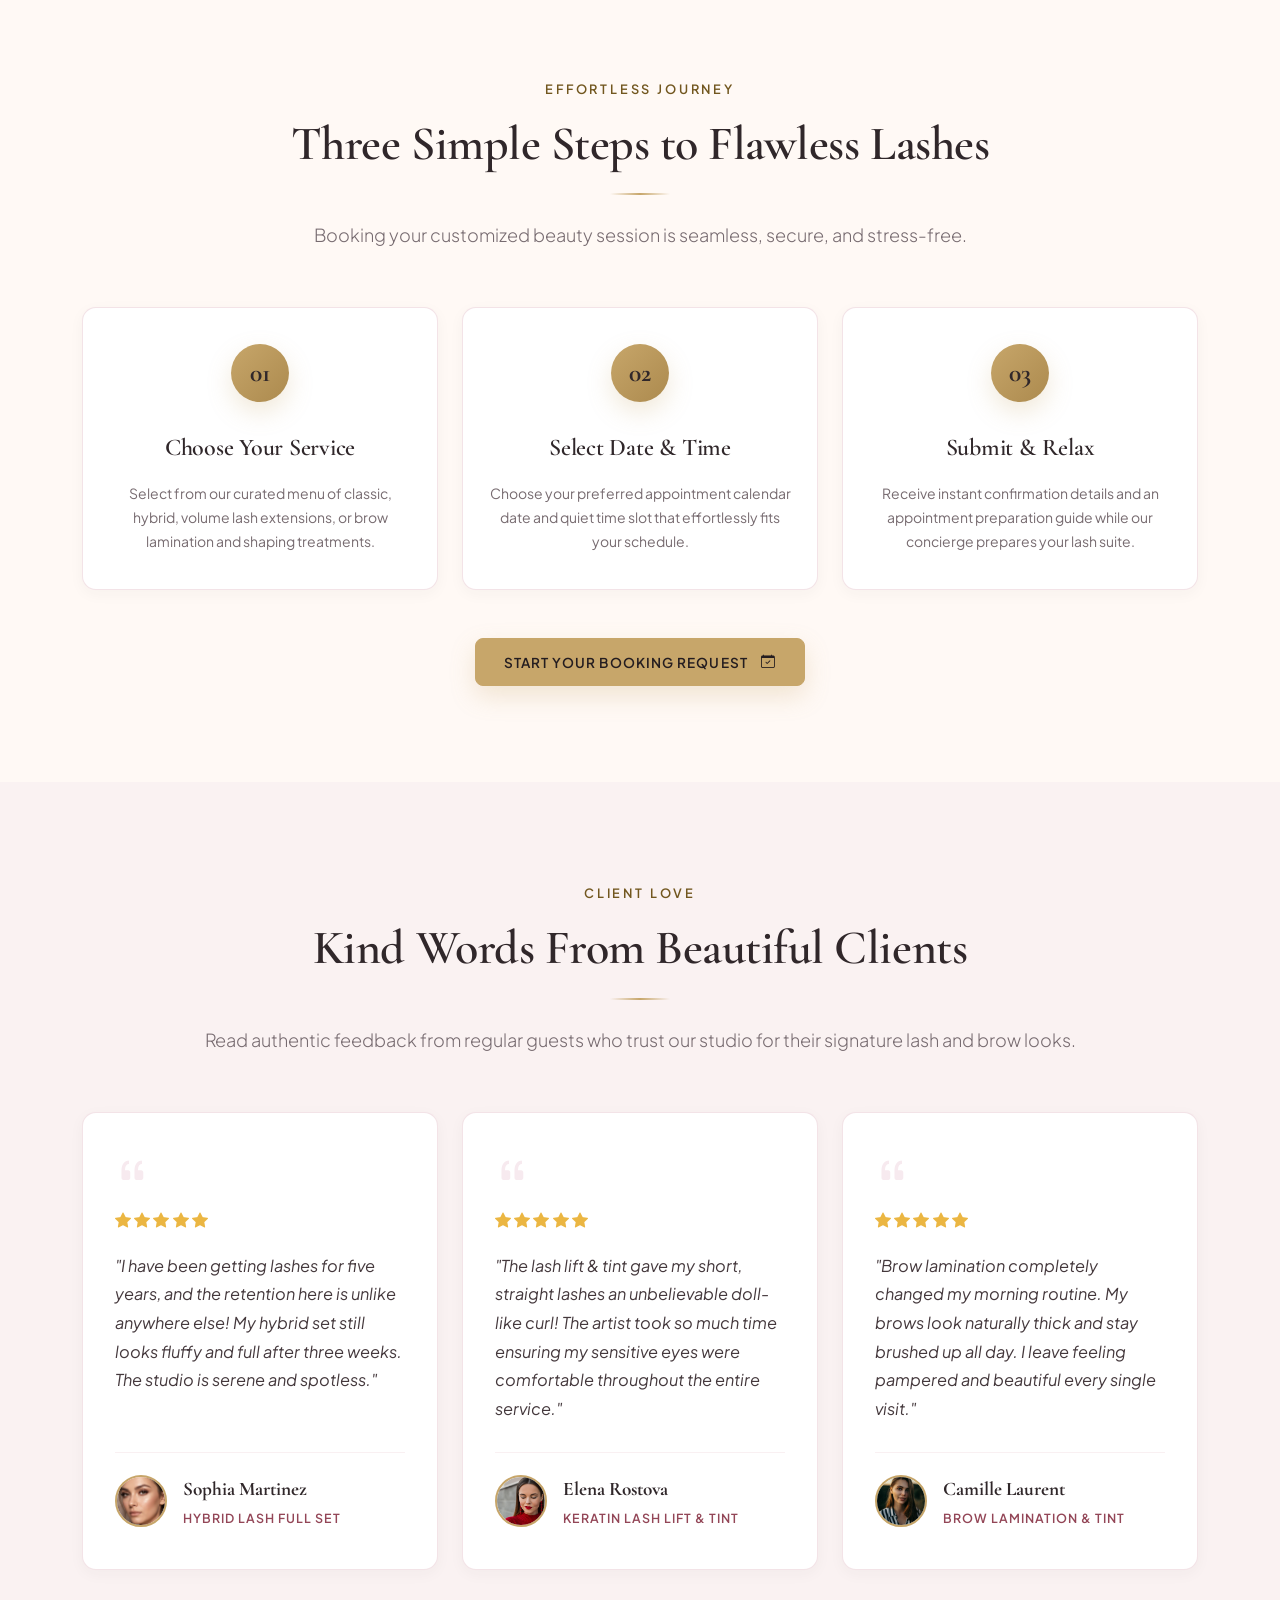
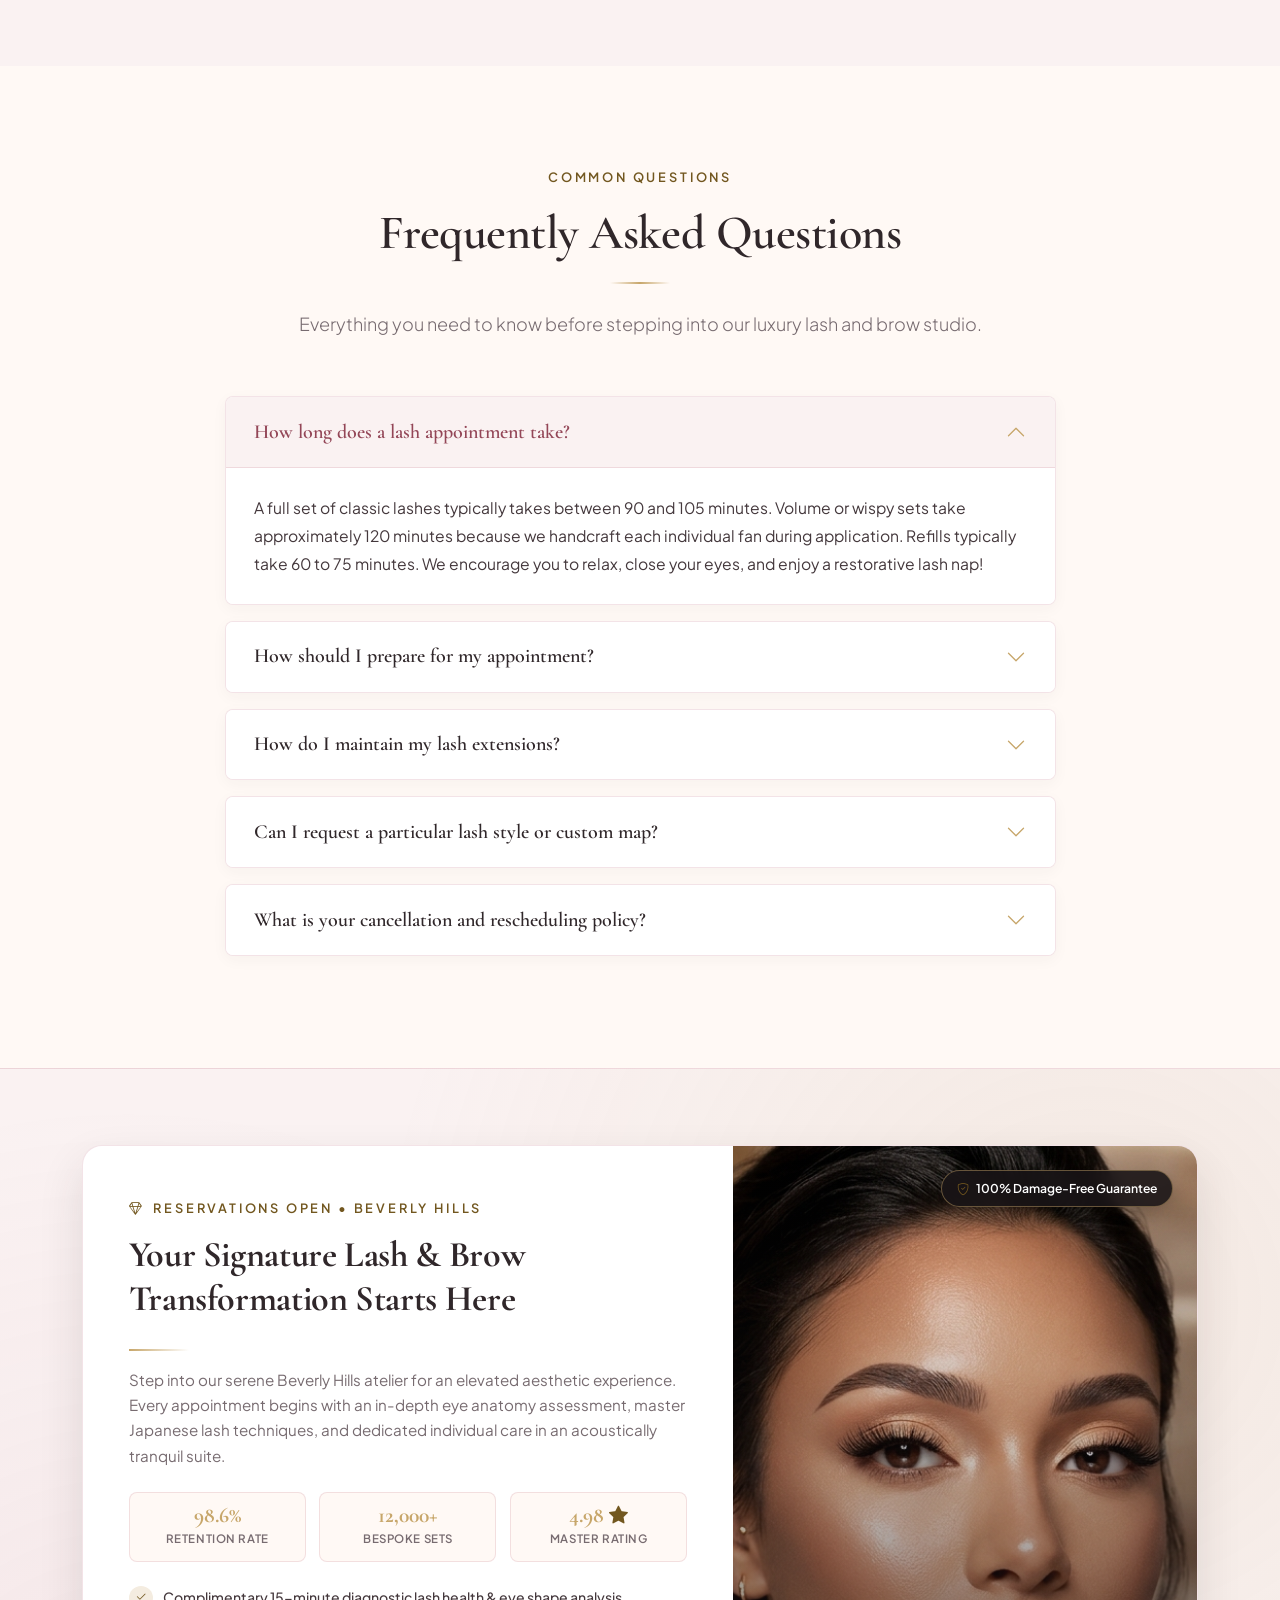
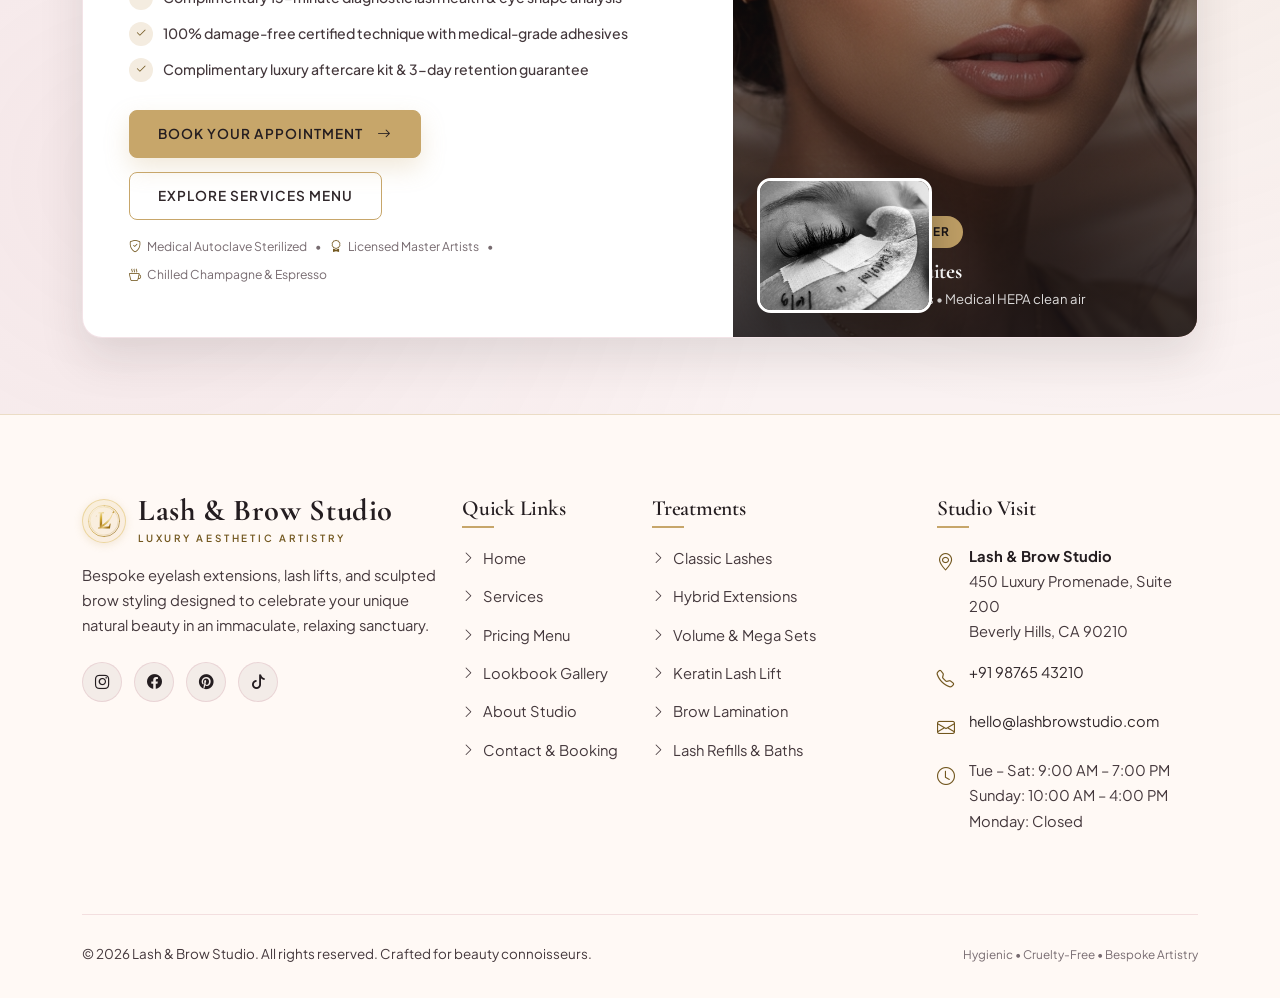
==== commit a2e61286: "fix(alignment): resolve hero floating badge and about collage tag alignment issues" ====
--- a/index.html
+++ b/index.html
@@ -203,17 +203,17 @@
               <div class="about-collage-item about-collage-left">
                 <div class="about-card-img">
                   <img src="assets/images/about/about-studio.jpg" alt="Tranquil and elegant lash studio interior with plush treatment bed and warm ambient lighting" class="img-fluid" width="600" height="800" loading="lazy">
-                </div>
-                <div class="about-tag">
-                  <i class="bi bi-geo-alt-fill text-gold me-1"></i> Studio Suite
+                  <div class="about-tag">
+                    <i class="bi bi-geo-alt-fill text-gold me-1"></i> Studio Suite
+                  </div>
                 </div>
               </div>
               <div class="about-collage-item about-collage-right">
                 <div class="about-card-img">
                   <img src="assets/images/about/about-artist.jpg" alt="Master lash and brow stylist conducting bespoke client consultation" class="img-fluid" width="600" height="800" loading="lazy">
-                </div>
-                <div class="about-tag">
-                  <i class="bi bi-award-fill text-gold me-1"></i> Master Stylist
+                  <div class="about-tag">
+                    <i class="bi bi-award-fill text-gold me-1"></i> Master Stylist
+                  </div>
                 </div>
               </div>
             </div>
--- a/css/style.css
+++ b/css/style.css
@@ -1163,7 +1163,7 @@
 
 [dir="rtl"] .hero-floating-badge {
   left: auto;
-  right: -20px;
+  right: 24px;
 }
 
 [dir="rtl"] .about-stat-item {
@@ -1175,7 +1175,7 @@
 
 [dir="rtl"] .about-tag {
   left: auto;
-  right: 16px;
+  right: 14px;
 }
 
 [dir="rtl"] .artist-experience-badge {
--- a/css/components.css
+++ b/css/components.css
@@ -416,7 +416,7 @@
 .hero-floating-badge {
   position: absolute;
   bottom: 24px;
-  left: -20px;
+  left: 24px;
   background-color: var(--color-bg-card);
   border: 1px solid var(--color-border);
   border-radius: var(--radius-md);
@@ -429,7 +429,7 @@
   backdrop-filter: blur(12px);
   -webkit-backdrop-filter: blur(12px);
   transition: var(--transition-smooth);
-  max-width: 270px;
+  max-width: 280px;
 }
 
 [data-theme="dark"] .hero-floating-badge {
@@ -492,6 +492,7 @@
   grid-template-columns: 1fr 1fr;
   gap: 1.25rem;
   position: relative;
+  align-items: start;
 }
 
 .about-collage-item {
@@ -504,6 +505,7 @@
 }
 
 .about-card-img {
+  position: relative;
   background-color: var(--color-bg-card);
   border: 1px solid var(--color-border);
   border-radius: var(--radius-md);
@@ -534,21 +536,23 @@
 
 .about-tag {
   position: absolute;
-  bottom: 16px;
-  left: 16px;
-  background: rgba(34, 27, 30, 0.82);
-  backdrop-filter: blur(8px);
-  -webkit-backdrop-filter: blur(8px);
+  bottom: 14px;
+  left: 14px;
+  background: rgba(34, 27, 30, 0.88);
+  backdrop-filter: blur(10px);
+  -webkit-backdrop-filter: blur(10px);
   color: #FFFFFF;
   font-size: 0.74rem;
   font-weight: 600;
   letter-spacing: 0.05em;
-  padding: 0.35rem 0.75rem;
+  padding: 0.38rem 0.85rem;
   border-radius: var(--radius-full);
-  box-shadow: 0 4px 12px rgba(0, 0, 0, 0.25);
-  z-index: 2;
+  box-shadow: 0 4px 14px rgba(0, 0, 0, 0.28);
+  border: 1px solid rgba(255, 255, 255, 0.15);
+  z-index: 3;
   display: inline-flex;
   align-items: center;
+  pointer-events: none;
 }
 
 .about-stats-grid {
--- a/css/responsive.css
+++ b/css/responsive.css
@@ -701,8 +701,8 @@
   }
 
   .about-tag {
-    font-size: 0.65rem;
-    padding: 0.25rem 0.55rem;
+    font-size: 0.68rem;
+    padding: 0.28rem 0.65rem;
     bottom: 10px;
     left: 10px;
   }
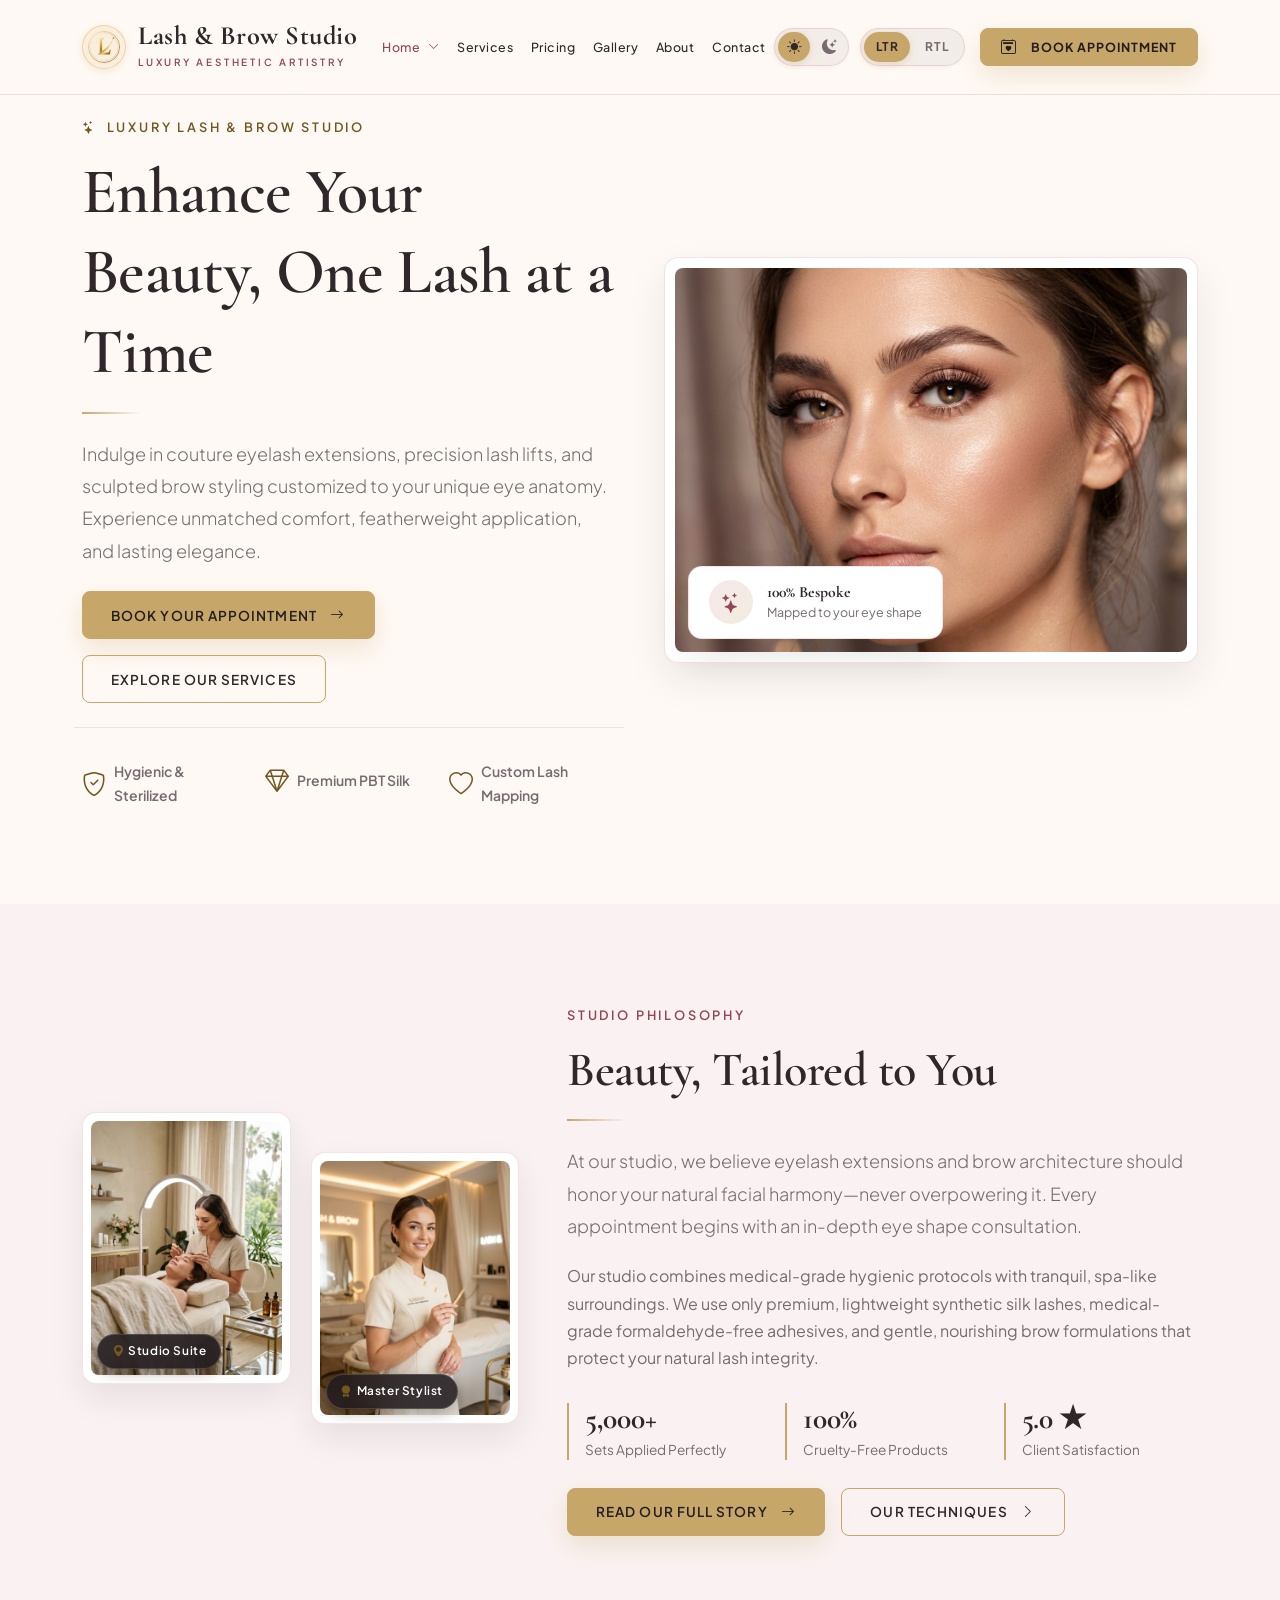
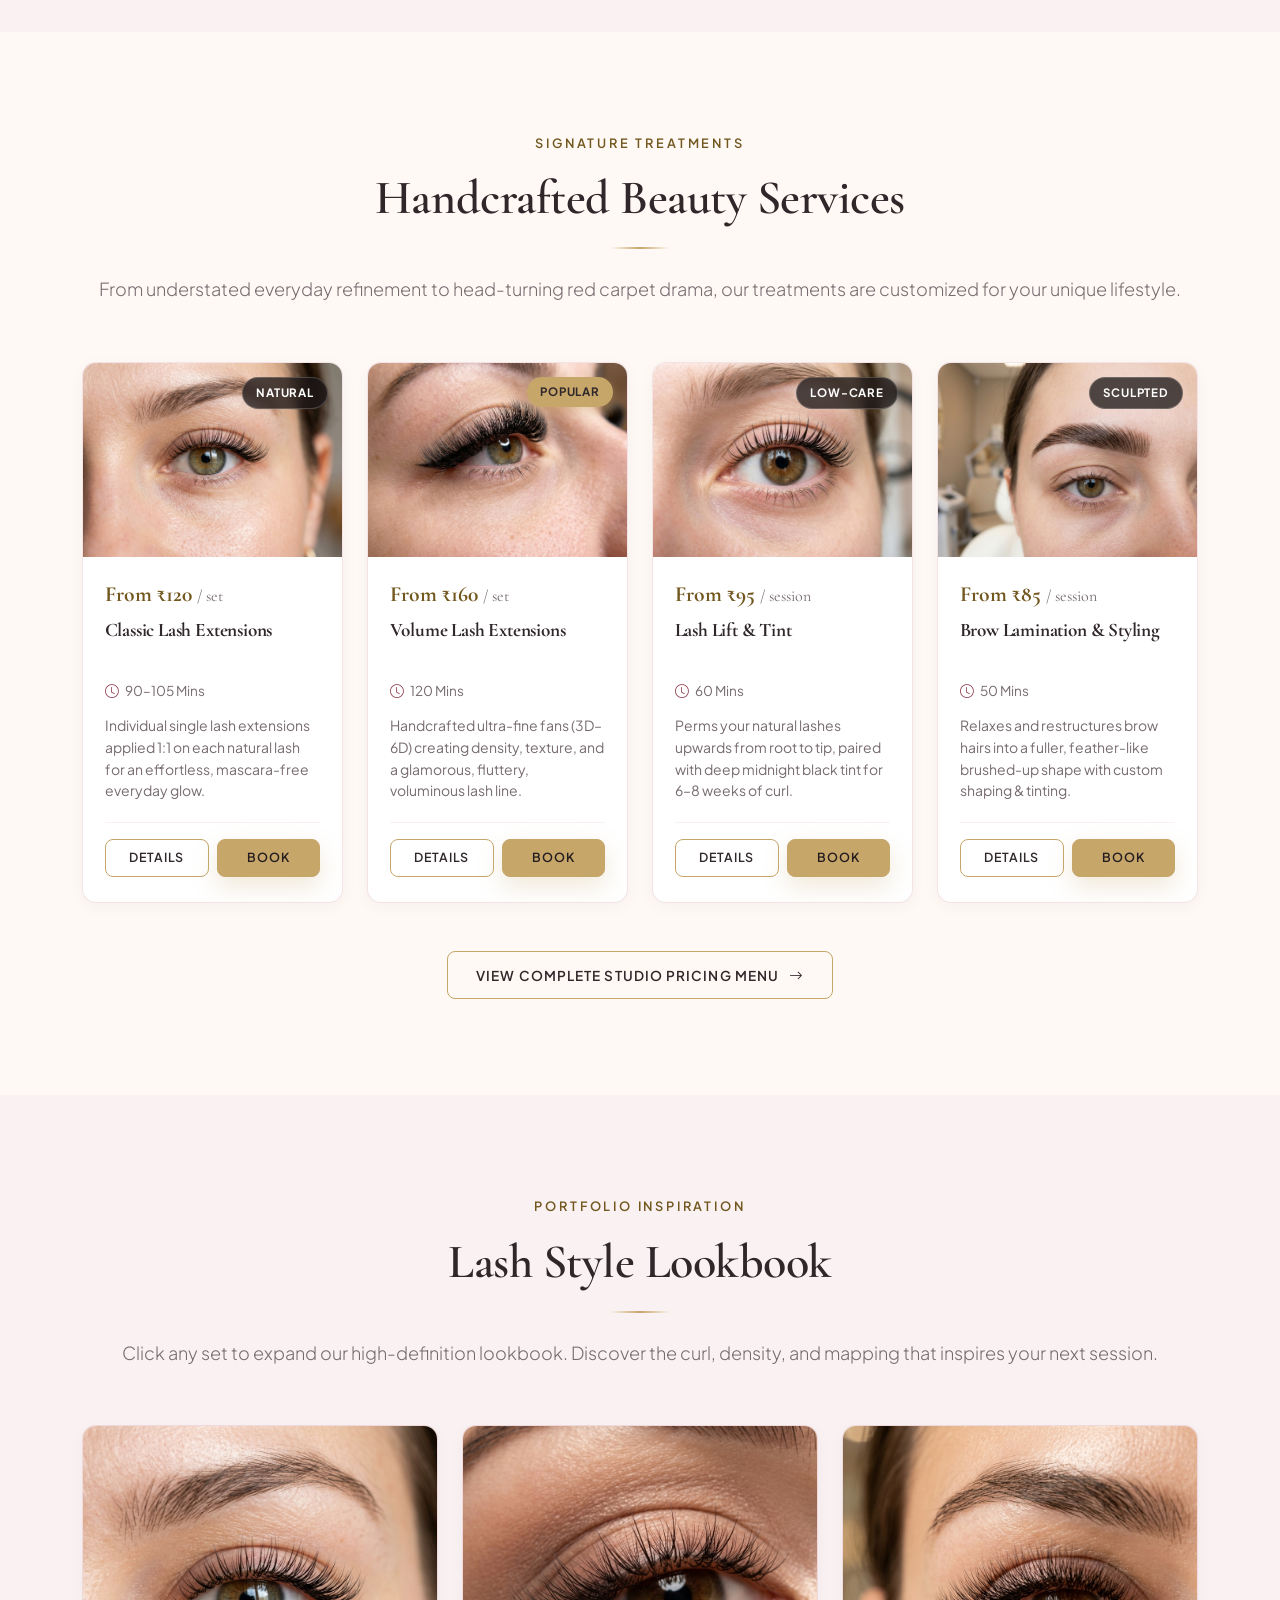
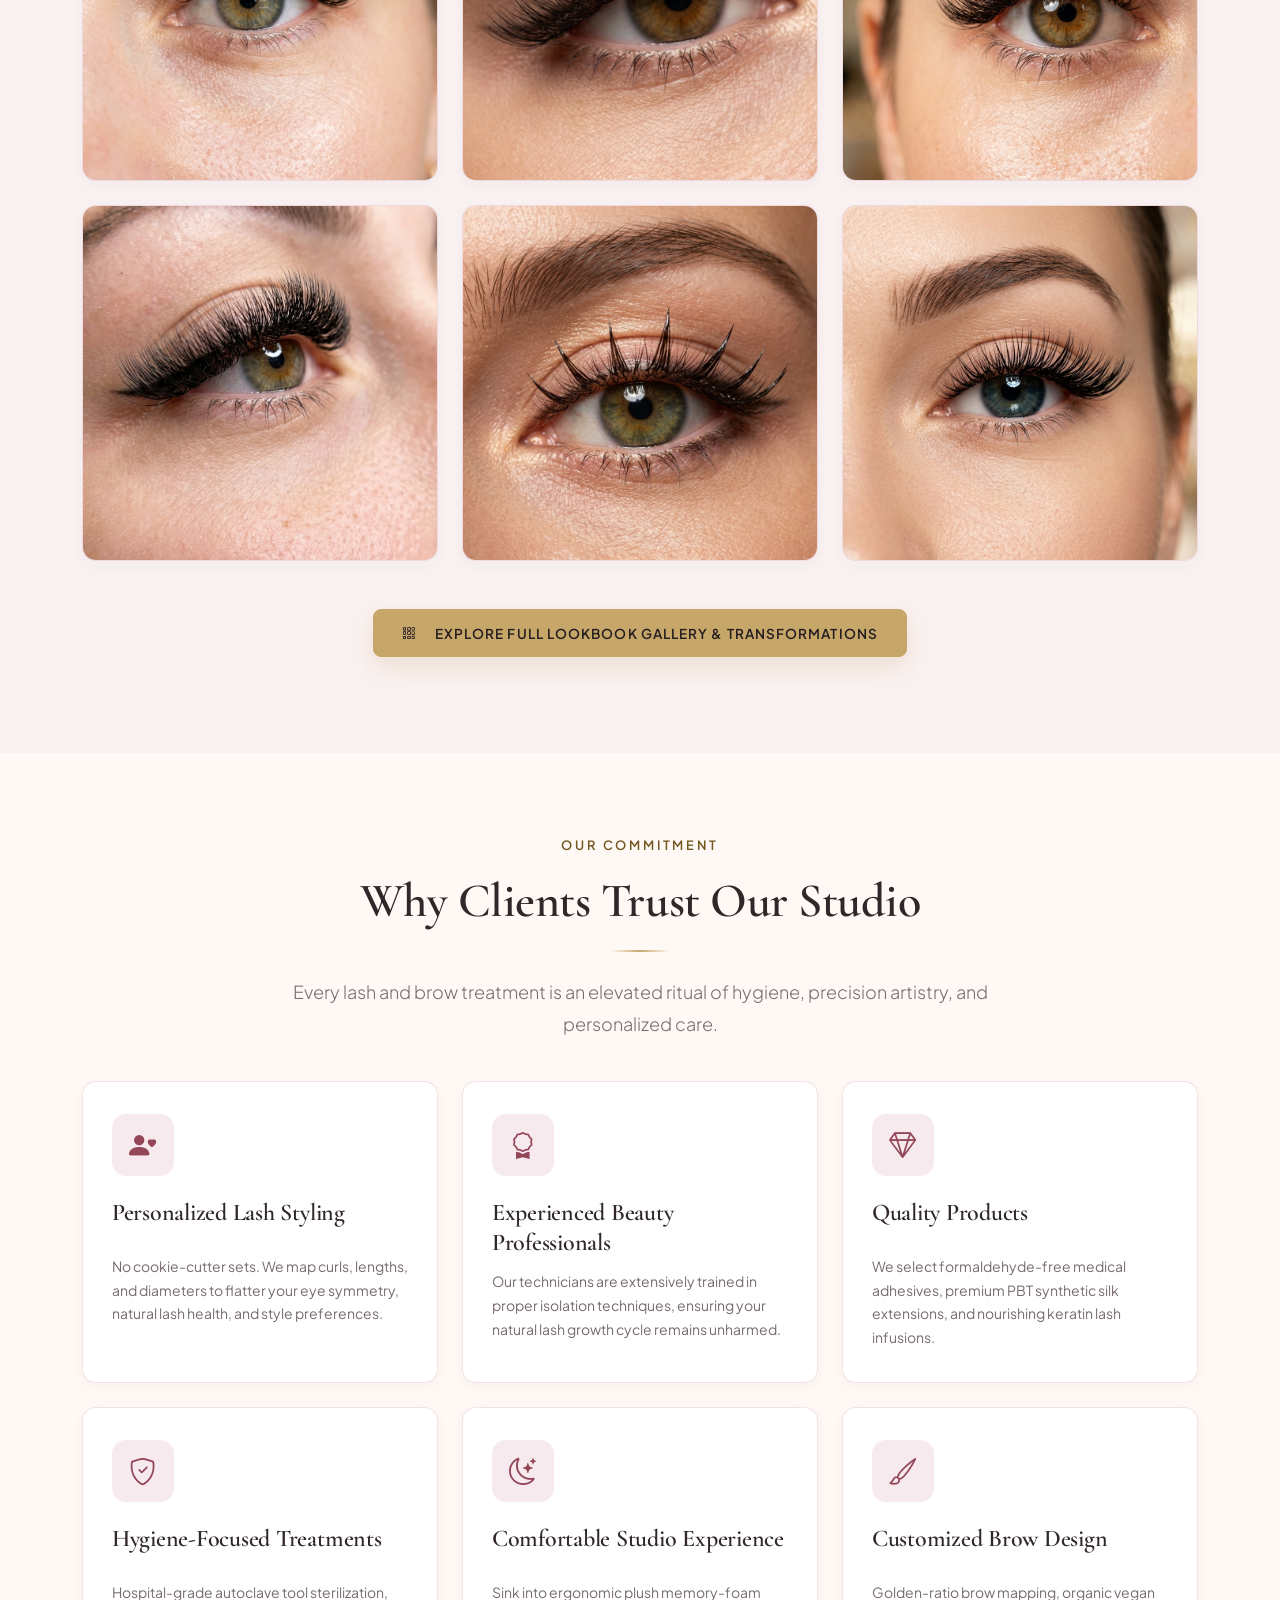
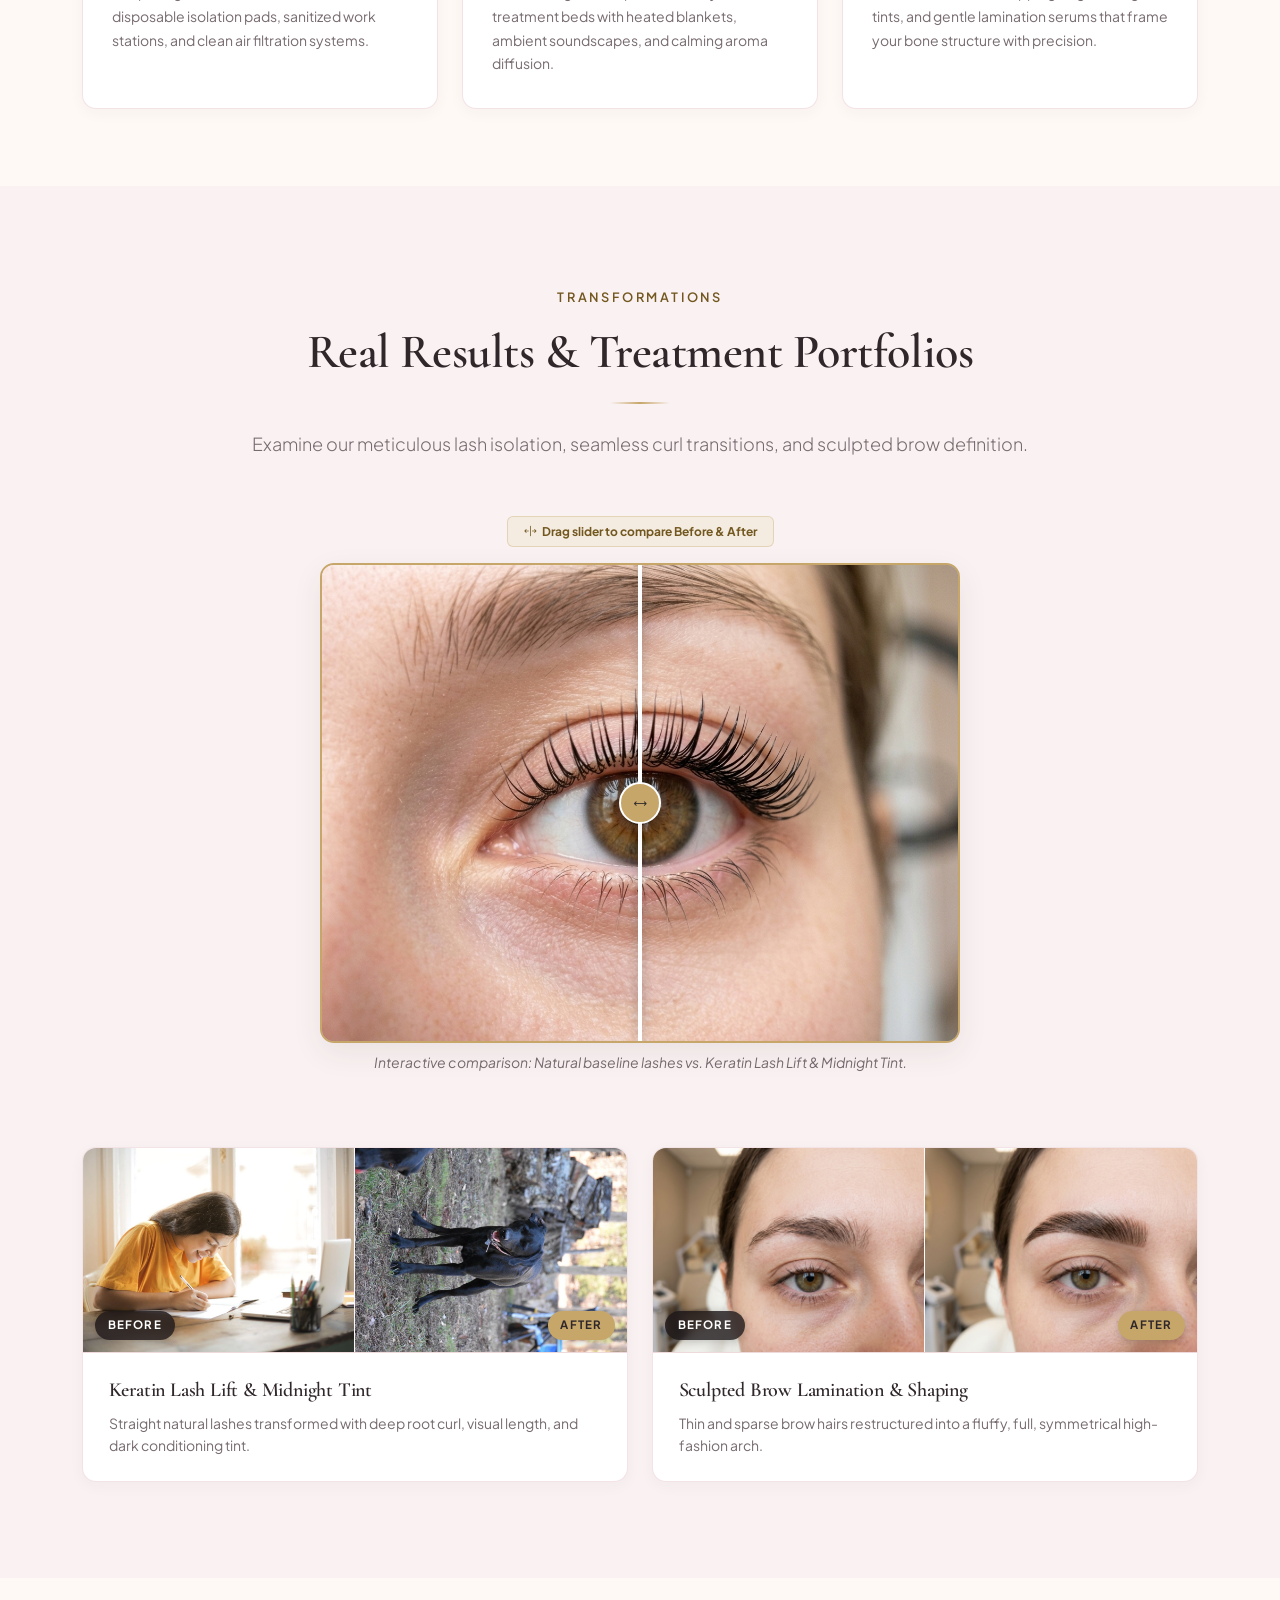
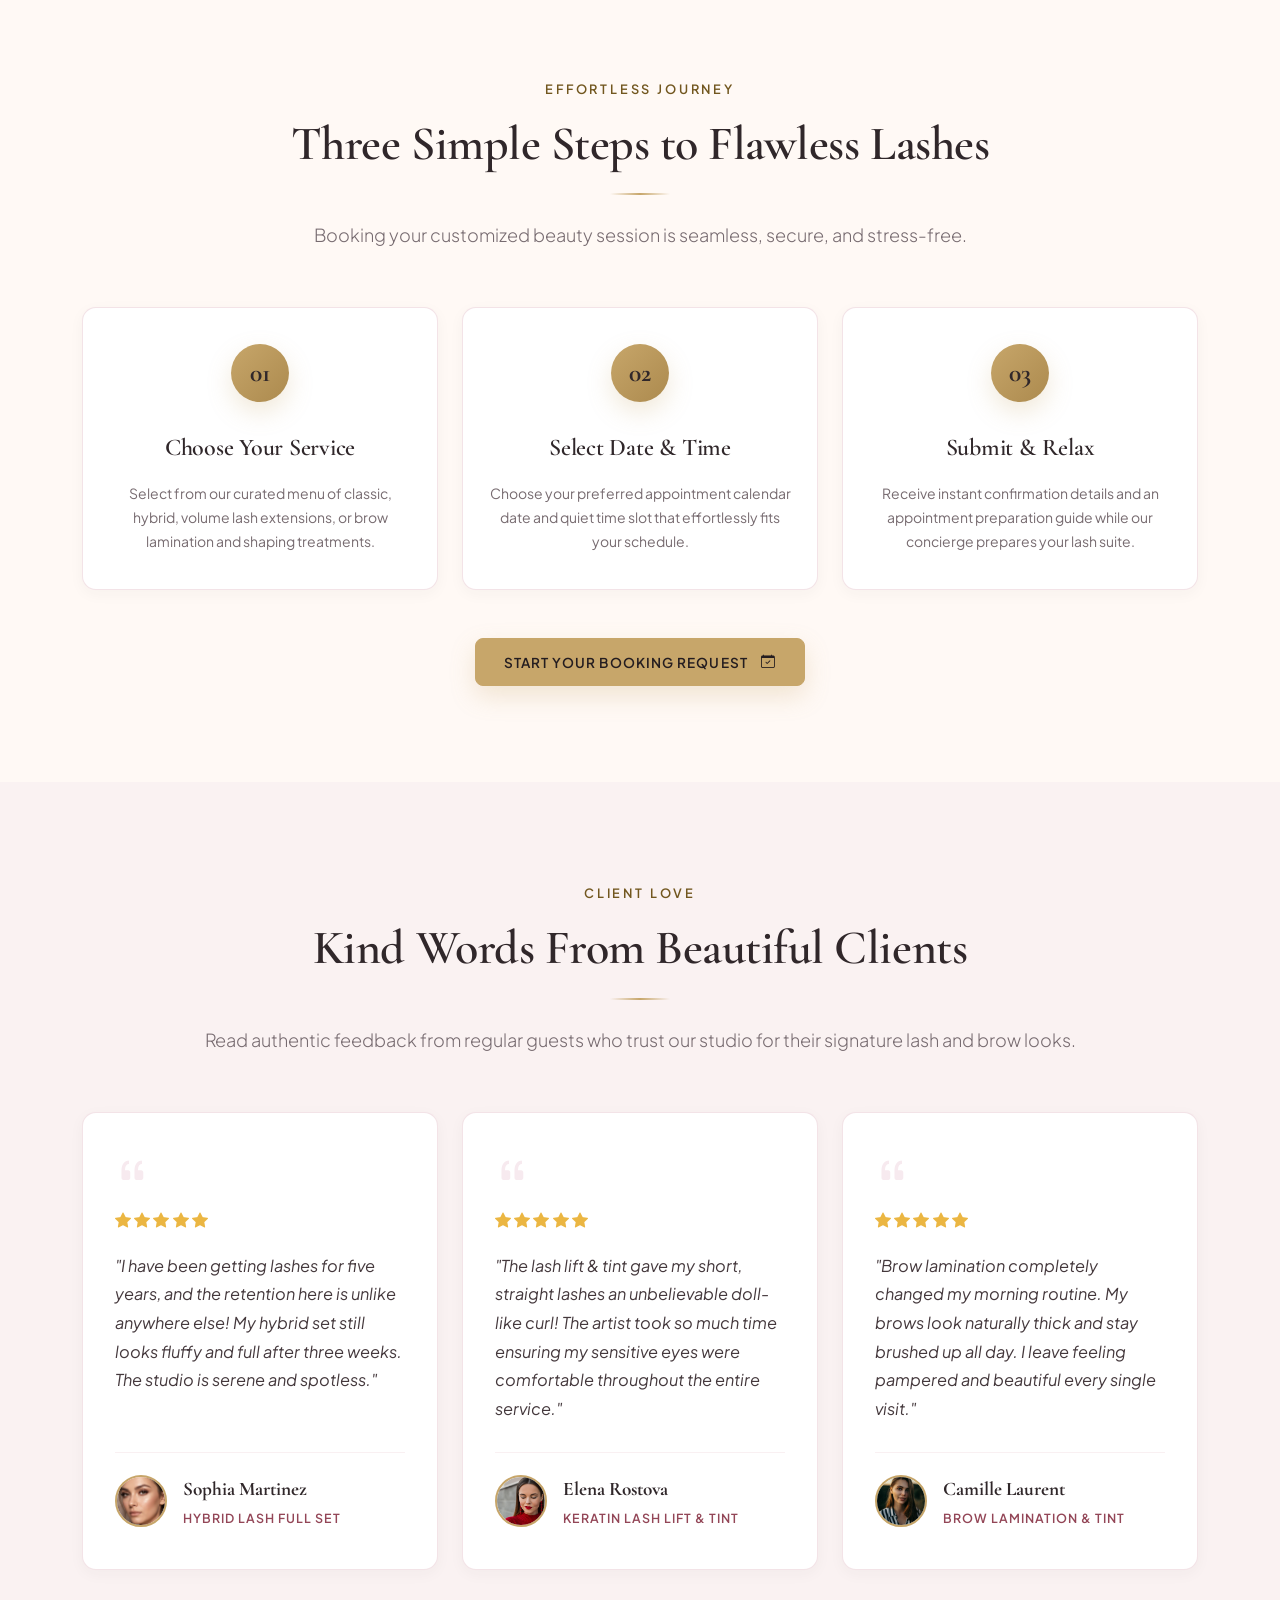
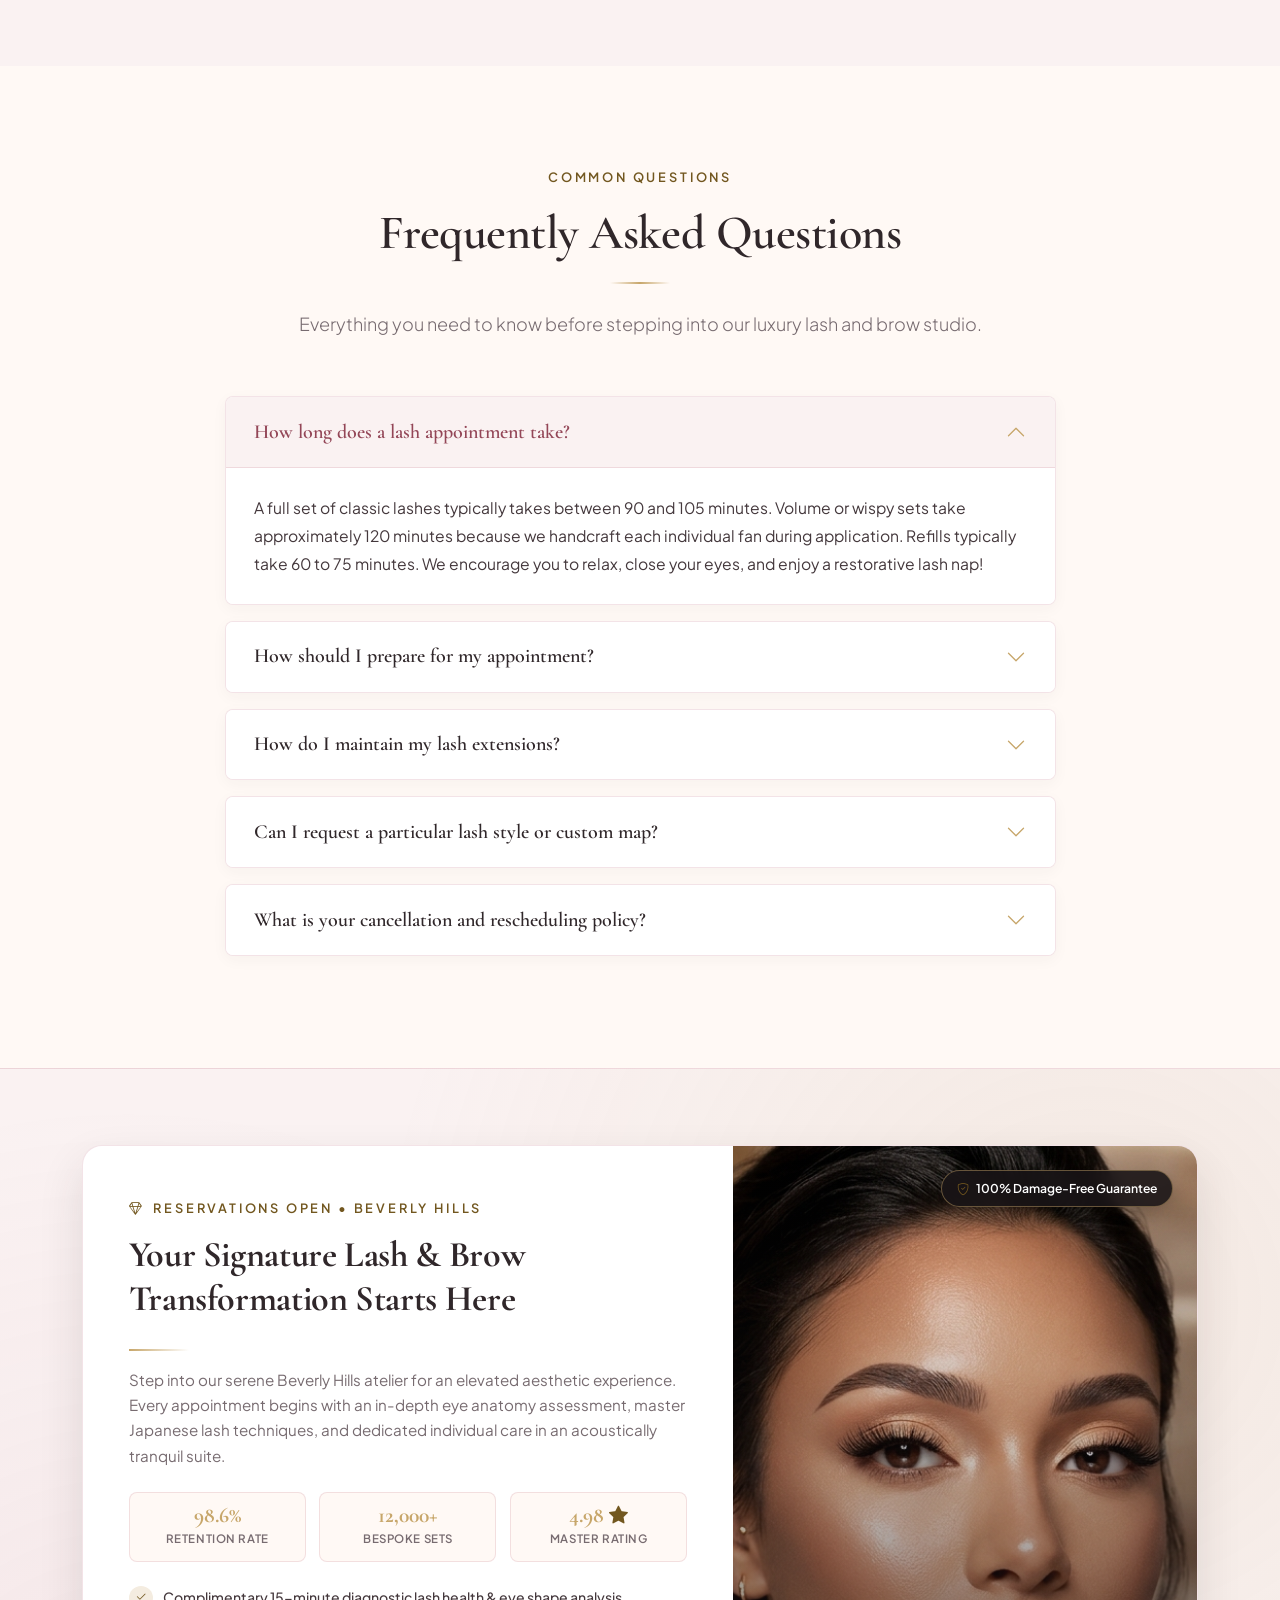
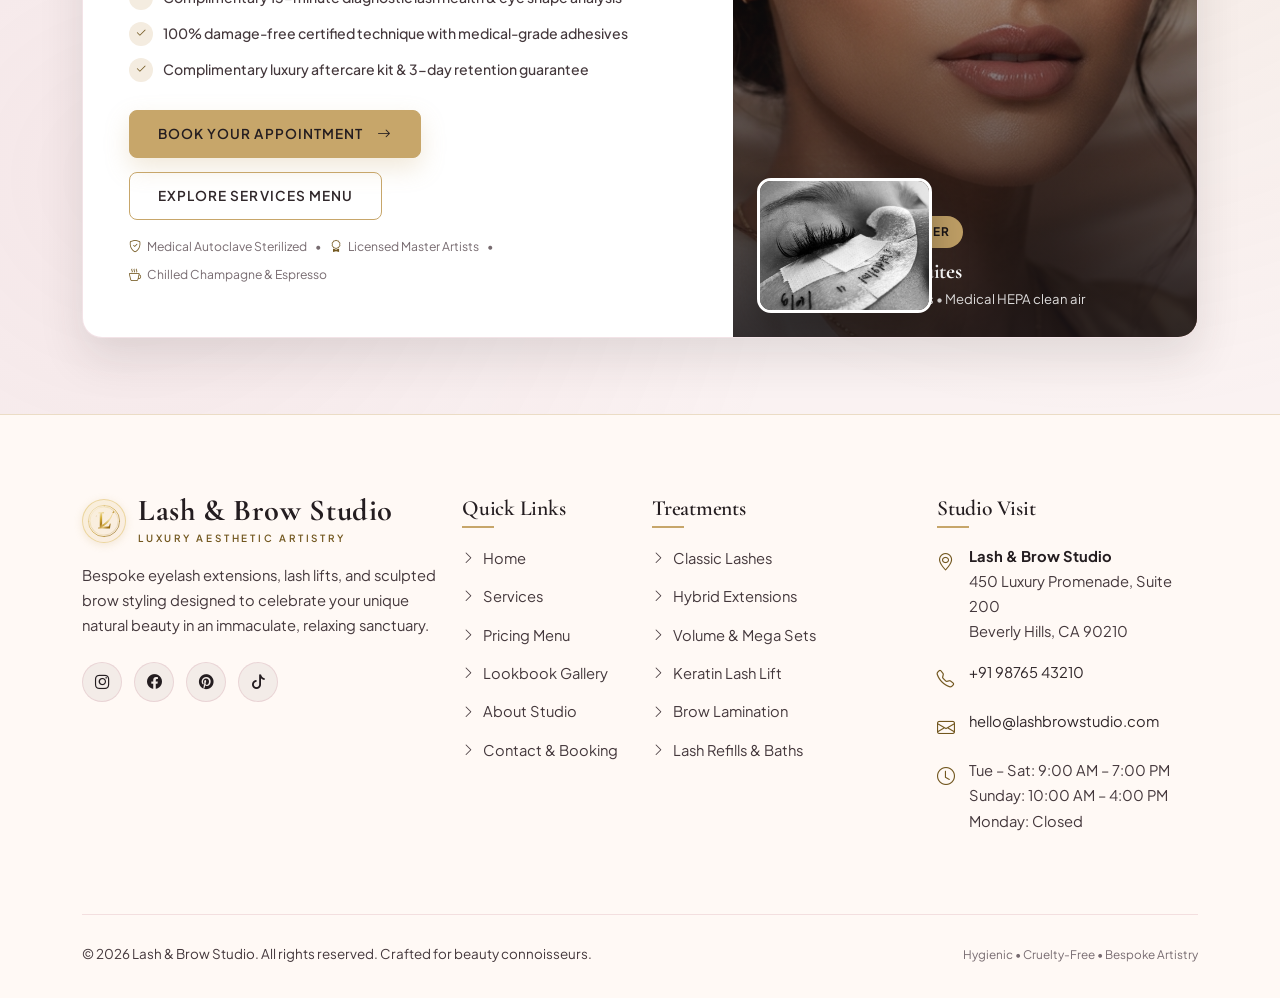
==== commit 1ac42dab: "fix(home): replace Studio Suite collage image with luxury photograph featuring client and master sty" ====
--- a/index.html
+++ b/index.html
@@ -202,7 +202,7 @@
             <div class="about-collage-grid">
               <div class="about-collage-item about-collage-left">
                 <div class="about-card-img">
-                  <img src="assets/images/about/about-studio.jpg" alt="Tranquil and elegant lash studio interior with plush treatment bed and warm ambient lighting" class="img-fluid" width="600" height="800" loading="lazy">
+                  <img src="assets/images/about/about-suite-treatment.jpg" alt="Master lash stylist applying precision eyelash extensions to relaxed client in private luxury treatment suite" class="img-fluid" width="600" height="800" loading="lazy">
                   <div class="about-tag">
                     <i class="bi bi-geo-alt-fill text-gold me-1"></i> Studio Suite
                   </div>
--- a/css/style.css
+++ b/css/style.css
@@ -217,6 +217,25 @@
 
 .text-rose {
   color: var(--color-dusty-rose-dark) !important;
+}
+
+.text-charcoal {
+  color: var(--color-charcoal, #191416) !important;
+}
+
+.badge.bg-white,
+.badge.bg-white.text-charcoal {
+  background-color: #FFFFFF !important;
+  color: #191416 !important;
+  font-weight: 700;
+  border-color: rgba(0, 0, 0, 0.16) !important;
+}
+
+[data-theme="dark"] .badge.bg-white,
+[data-theme="dark"] .badge.bg-white.text-charcoal {
+  background-color: rgba(255, 255, 255, 0.08) !important;
+  color: #FAF2F2 !important;
+  border-color: rgba(255, 255, 255, 0.18) !important;
 }
 
 .eyebrow {
--- a/css/components.css
+++ b/css/components.css
@@ -3667,17 +3667,34 @@
   z-index: 0;
 }
 
+/* VIP Society Dual Column Architecture */
+.society-privileges-col {
+  display: flex;
+  flex-direction: column;
+  justify-content: space-between;
+  height: 100%;
+  width: 100%;
+}
+
+.society-privilege-cards-wrap {
+  display: flex;
+  flex-direction: column;
+  gap: 1rem;
+  flex-grow: 1;
+}
+
 .society-privilege-card {
   background: var(--color-bg-card);
   border: 1px solid var(--color-border);
   border-radius: var(--radius-md);
-  padding: 1.35rem 1.45rem;
+  padding: 1.45rem 1.6rem;
   box-shadow: var(--shadow-sm);
   display: flex;
-  align-items: flex-start;
-  gap: 1.15rem;
+  align-items: center;
+  gap: 1.25rem;
   transition: var(--transition-smooth);
-  margin-bottom: 1rem;
+  flex: 1 1 0%;
+  margin-bottom: 0;
 }
 
 .society-privilege-card:hover {
@@ -3686,22 +3703,43 @@
   box-shadow: var(--shadow-md);
 }
 
+.society-assurance-strip {
+  display: flex;
+  align-items: center;
+  justify-content: center;
+  gap: 1rem;
+  flex-wrap: wrap;
+  font-size: 0.82rem;
+  color: var(--color-text-muted);
+  margin-top: 1.15rem;
+  padding-top: 0.5rem;
+}
+
 .society-privilege-icon {
   width: 46px;
   height: 46px;
   border-radius: 50%;
-  background: var(--color-champagne-gold-light);
-  color: var(--color-gold-text);
+  background: transparent;
   display: flex;
   align-items: center;
   justify-content: center;
-  font-size: 1.2rem;
   flex-shrink: 0;
+  transition: transform var(--transition-smooth);
+}
+
+.society-privilege-card:hover .society-privilege-icon {
+  transform: scale(1.08);
+}
+
+.society-privilege-logo {
+  width: 46px;
+  height: 46px;
+  object-fit: contain;
+  display: block;
 }
 
 [data-theme="dark"] .society-privilege-icon {
-  background: rgba(199, 166, 106, 0.2);
-  color: var(--color-champagne-gold);
+  background: transparent;
 }
 
 .society-privilege-title {
@@ -3733,6 +3771,8 @@
   flex-direction: column;
   justify-content: space-between;
   height: 100%;
+  width: 100%;
+  margin-top: 0;
 }
 
 .society-black-card::before {
@@ -3742,7 +3782,7 @@
   right: -40%;
   width: 90%;
   height: 90%;
-  background: radial-gradient(circle, rgba(214, 183, 125, 0.2) 0%, transparent 65%);
+  background: radial-gradient(circle, rgba(248, 226, 182, 0.22) 0%, transparent 65%);
   pointer-events: none;
 }
 
@@ -3750,32 +3790,43 @@
   display: inline-flex;
   align-items: center;
   gap: 0.5rem;
-  padding: 0.32rem 0.75rem;
-  background: rgba(214, 183, 125, 0.15);
-  border: 1px solid rgba(214, 183, 125, 0.4);
+  padding: 0.35rem 0.85rem;
+  background: rgba(248, 226, 182, 0.16);
+  border: 1px solid rgba(248, 226, 182, 0.45);
   border-radius: var(--radius-sm);
-  font-size: 0.72rem;
+  font-size: 0.74rem;
   font-weight: 700;
-  letter-spacing: 0.1em;
+  letter-spacing: 0.12em;
   text-transform: uppercase;
-  color: var(--color-champagne-gold);
+  color: #F8E2B6;
+}
+
+.society-black-card .badge-gold {
+  background: rgba(248, 226, 182, 0.22);
+  color: #F8E2B6;
+  border: 1px solid rgba(248, 226, 182, 0.5);
+  font-weight: 600;
+}
+
+.society-black-card .badge-gold i {
+  color: #F8E2B6;
 }
 
 .society-card-tier {
   font-family: var(--font-serif);
-  font-size: 1.6rem;
+  font-size: 1.65rem;
   font-weight: 700;
   color: #FFFFFF;
-  letter-spacing: 0.04em;
+  letter-spacing: 0.03em;
   margin-top: 1rem;
-  margin-bottom: 0.2rem;
+  margin-bottom: 0.25rem;
 }
 
 .society-card-num {
-  font-family: monospace;
+  font-family: var(--font-mono, monospace);
   font-size: 0.82rem;
   letter-spacing: 0.22em;
-  color: rgba(214, 183, 125, 0.75);
+  color: rgba(248, 226, 182, 0.85);
   margin-bottom: 1.25rem;
 }
 
@@ -3783,49 +3834,157 @@
   display: flex;
   align-items: baseline;
   gap: 0.35rem;
-  margin-bottom: 0.5rem;
+  margin-bottom: 0.85rem;
 }
 
 .society-currency {
-  font-family: var(--font-serif);
-  font-size: 1.75rem;
-  color: var(--color-champagne-gold);
+  font-family: var(--font-sans);
+  font-size: 2rem;
   font-weight: 700;
+  color: #F8E2B6;
+  line-height: 1;
+  display: inline-block;
+  vertical-align: baseline;
 }
 
 .society-amount {
-  font-family: var(--font-serif);
-  font-size: 3.4rem;
+  font-family: var(--font-sans);
+  font-size: 3.5rem;
+  font-weight: 800;
+  line-height: 1;
+  color: #F8E2B6;
+  letter-spacing: -0.02em;
+  font-variant-numeric: lining-nums tabular-nums;
+  display: inline-block;
+  vertical-align: baseline;
+  text-shadow: 0 2px 14px rgba(248, 226, 182, 0.25);
+}
+
+.society-period {
+  font-family: var(--font-sans);
+  font-size: 1.05rem;
+  font-weight: 500;
+  color: rgba(255, 255, 255, 0.88);
+  margin-left: 0.25rem;
+  display: inline-block;
+  vertical-align: baseline;
+}
+
+/* Society White Savings Badge - Pristine High Contrast */
+.society-savings-badge,
+.society-black-card .badge.bg-white {
+  display: inline-flex;
+  align-items: center;
+  gap: 0.35rem;
+  padding: 0.42rem 0.85rem;
+  background-color: #FFFFFF !important;
+  color: #191416 !important;
   font-weight: 700;
-  line-height: 1;
-  color: var(--color-champagne-gold);
-}
-
-.society-period {
-  font-size: 0.95rem;
-  color: rgba(255, 255, 255, 0.65);
+  font-size: 0.76rem;
+  letter-spacing: 0.02em;
+  border-radius: var(--radius-full);
+  border: 1px solid rgba(255, 255, 255, 0.8) !important;
+  box-shadow: 0 4px 14px rgba(0, 0, 0, 0.35);
+}
+
+.society-savings-badge i,
+.society-black-card .badge.bg-white i {
+  color: #8C6A28 !important;
+  font-size: 0.85rem;
 }
 
 .society-perks-list {
   list-style: none;
   padding: 0;
-  margin: 1.15rem 0 1.6rem;
+  margin: 1.25rem 0 1.75rem;
   display: flex;
   flex-direction: column;
-  gap: 0.6rem;
+  gap: 0.75rem;
 }
 
 .society-perk-item {
   display: flex;
   align-items: center;
-  gap: 0.65rem;
-  font-size: 0.85rem;
-  color: rgba(255, 255, 255, 0.9);
+  gap: 0.75rem;
+  font-size: 0.95rem;
+  font-weight: 500;
+  color: #FFFFFF !important;
+  line-height: 1.4;
 }
 
 .society-perk-item i {
-  color: var(--color-champagne-gold);
-  font-size: 0.95rem;
+  color: #F8E2B6 !important;
+  font-size: 1.2rem;
+  flex-shrink: 0;
+  filter: drop-shadow(0 1px 3px rgba(0, 0, 0, 0.6));
+}
+
+.society-black-card .text-white-50 {
+  color: rgba(255, 255, 255, 0.82) !important;
+  font-weight: 500;
+}
+
+.pricing-guarantee-box .badge {
+  display: inline-flex;
+  align-items: center;
+  gap: 0.35rem;
+  padding: 0.32rem 0.68rem;
+  font-size: 0.74rem;
+  font-weight: 700;
+  line-height: 1;
+  border-radius: var(--radius-full);
+  white-space: nowrap;
+  flex-shrink: 0;
+}
+
+.pricing-guarantee-box .badge.bg-white,
+.pricing-guarantee-box .badge-white {
+  background-color: #FFFFFF !important;
+  color: #191416 !important;
+  border: 1px solid rgba(0, 0, 0, 0.16) !important;
+  box-shadow: 0 2px 6px rgba(0, 0, 0, 0.06);
+}
+
+.pricing-guarantee-box .badge.bg-white i,
+.pricing-guarantee-box .badge-white i {
+  color: #8C6A28 !important;
+  font-size: 0.82rem;
+}
+
+.pricing-guarantee-box .badge-gold {
+  background-color: #F4ECE0 !important;
+  color: #72571F !important;
+  border: 1px solid rgba(199, 166, 106, 0.45) !important;
+  box-shadow: 0 2px 6px rgba(114, 87, 31, 0.05);
+  font-weight: 700;
+}
+
+.pricing-guarantee-box .badge-gold i {
+  color: #72571F !important;
+  font-size: 0.82rem;
+}
+
+[data-theme="dark"] .pricing-guarantee-box .badge.bg-white,
+[data-theme="dark"] .pricing-guarantee-box .badge-white {
+  background-color: rgba(255, 255, 255, 0.08) !important;
+  color: #FAF2F2 !important;
+  border-color: rgba(255, 255, 255, 0.18) !important;
+  box-shadow: 0 2px 6px rgba(0, 0, 0, 0.3);
+}
+
+[data-theme="dark"] .pricing-guarantee-box .badge.bg-white i,
+[data-theme="dark"] .pricing-guarantee-box .badge-white i {
+  color: #F8E2B6 !important;
+}
+
+[data-theme="dark"] .pricing-guarantee-box .badge-gold {
+  background-color: rgba(199, 166, 106, 0.16) !important;
+  color: #F8E2B6 !important;
+  border-color: rgba(199, 166, 106, 0.35) !important;
+}
+
+[data-theme="dark"] .pricing-guarantee-box .badge-gold i {
+  color: #F8E2B6 !important;
 }
 
 /* --------------------------------------------------------------------------
@@ -3858,60 +4017,106 @@
   flex-direction: column;
   gap: 0.85rem;
   margin-bottom: 1.75rem;
+  width: 100%;
+  max-width: 100%;
 }
 
 .pricing-guarantee-box {
   display: flex;
   align-items: flex-start;
   gap: 1rem;
-  background: var(--color-bg-primary);
-  border: 1px solid var(--color-border);
+  background-color: var(--color-bg-primary, #FFF9F5);
+  border: 1px solid var(--color-border, #E8DDD9);
   border-radius: var(--radius-md);
-  padding: 0.95rem 1.15rem;
-  transition: transform var(--transition-fast), border-color var(--transition-fast);
+  padding: 1rem 1.15rem;
+  transition: transform var(--transition-fast), border-color var(--transition-fast), box-shadow var(--transition-fast);
+  width: 100%;
+  max-width: 100%;
+  box-sizing: border-box;
+  overflow: hidden;
+  position: relative;
 }
 
 .pricing-guarantee-box:hover {
   transform: translateY(-2px);
   border-color: var(--color-champagne-gold);
+  box-shadow: 0 8px 24px rgba(48, 39, 42, 0.08);
 }
 
 [data-theme="dark"] .pricing-guarantee-box {
-  background: rgba(255, 255, 255, 0.03);
+  background-color: rgba(255, 255, 255, 0.035);
+  border-color: rgba(255, 255, 255, 0.09);
+}
+
+[data-theme="dark"] .pricing-guarantee-box:hover {
+  box-shadow: 0 8px 24px rgba(0, 0, 0, 0.35);
 }
 
 .pricing-guarantee-icon {
-  width: 36px;
-  height: 36px;
+  width: 38px;
+  height: 38px;
   border-radius: 50%;
-  background: var(--color-champagne-gold-light);
-  color: var(--color-champagne-gold-dark);
+  background: var(--color-champagne-gold-light, #F8EEDF);
+  color: var(--color-champagne-gold-dark, #8C6A28);
   display: flex;
   align-items: center;
   justify-content: center;
-  font-size: 1rem;
+  font-size: 1.05rem;
   flex-shrink: 0;
-  margin-top: 0.15rem;
+  margin-top: 0.12rem;
 }
 
 [data-theme="dark"] .pricing-guarantee-icon {
   background: rgba(199, 166, 106, 0.2);
   color: var(--color-champagne-gold);
+}
+
+.pricing-guarantee-content {
+  flex: 1 1 0%;
+  min-width: 0;
+  width: 100%;
+  max-width: 100%;
+  box-sizing: border-box;
+  overflow-wrap: break-word;
+  word-wrap: break-word;
+}
+
+.pricing-guarantee-header {
+  display: flex;
+  align-items: center;
+  justify-content: space-between;
+  flex-wrap: wrap;
+  gap: 0.45rem;
+  margin-bottom: 0.3rem;
+  width: 100%;
 }
 
 .pricing-guarantee-content h4 {
   font-family: var(--font-serif);
   font-size: 1.05rem;
   font-weight: 700;
-  color: var(--color-text-primary);
-  margin-bottom: 0.2rem;
+  color: #191416 !important;
+  line-height: 1.3;
+  margin-bottom: 0;
+  letter-spacing: 0.01em;
+}
+
+[data-theme="dark"] .pricing-guarantee-content h4 {
+  color: #FAF2F2 !important;
 }
 
 .pricing-guarantee-content p {
-  font-size: 0.83rem;
-  color: var(--color-text-muted);
+  font-size: 0.85rem;
+  color: #382E32 !important;
   margin-bottom: 0;
-  line-height: 1.45;
+  line-height: 1.5;
+  letter-spacing: 0.01em;
+  overflow-wrap: break-word;
+  word-wrap: break-word;
+}
+
+[data-theme="dark"] .pricing-guarantee-content p {
+  color: rgba(255, 255, 255, 0.8) !important;
 }
 
 /* --------------------------------------------------------------------------
@@ -4266,18 +4471,20 @@
 
 /* Pricing Mini Inset */
 .pricing-mini-thumb {
-  width: 54px;
-  height: 54px;
+  width: 46px;
+  height: 46px;
   border-radius: var(--radius-sm);
   overflow: hidden;
   flex-shrink: 0;
   border: 1px solid var(--color-border);
+  margin-top: 0.12rem;
 }
 
 .pricing-mini-thumb img {
   width: 100%;
   height: 100%;
   object-fit: cover;
+  display: block;
 }
 
 /* Gallery Curl Shape Pills */
--- a/css/responsive.css
+++ b/css/responsive.css
@@ -123,6 +123,25 @@
     padding: 0.5rem 0.3rem !important;
     font-size: 0.71rem !important;
     letter-spacing: 0.025em !important;
+  }
+
+  /* Section 8: Pricing Inclusions & Value Guarantee Suite on Laptops (1024px-1199px) */
+  .final-sec-pricing .final-card-content-side {
+    padding: 2.35rem 2rem;
+  }
+
+  .final-sec-pricing .pricing-guarantee-box {
+    padding: 0.85rem 1rem;
+    gap: 0.85rem;
+  }
+
+  .final-sec-pricing .pricing-guarantee-content h4 {
+    font-size: 0.98rem;
+  }
+
+  .final-sec-pricing .pricing-guarantee-box .badge {
+    font-size: 0.71rem;
+    padding: 0.28rem 0.55rem;
   }
 }
 
@@ -446,6 +465,10 @@
     padding: 1.85rem 1.5rem;
   }
 
+  .society-privilege-card {
+    padding: 1.25rem 1.35rem;
+  }
+
   [dir="rtl"] .atelier-badge-overlay {
     left: 16px;
     right: 16px;
@@ -656,6 +679,15 @@
 
   .final-card-actions .btn-luxury {
     width: 100%;
+  }
+
+  .final-sec-pricing .final-card-content-side {
+    padding: 2.25rem 1.75rem;
+  }
+
+  .final-sec-pricing .pricing-guarantee-box {
+    padding: 0.9rem 1rem;
+    gap: 0.85rem;
   }
 }
 
@@ -851,6 +883,44 @@
     gap: 0.85rem;
   }
 
+  .society-black-card {
+    padding: 1.65rem 1.25rem;
+  }
+
+  .society-amount {
+    font-size: 2.85rem;
+  }
+
+  .society-currency {
+    font-size: 1.65rem;
+  }
+
+  .society-card-tier {
+    font-size: 1.4rem;
+  }
+
+  .society-perk-item {
+    font-size: 0.88rem;
+  }
+
+  .society-privilege-card {
+    padding: 1.1rem 1.15rem;
+    gap: 1rem;
+  }
+
+  .society-privilege-title {
+    font-size: 1.05rem;
+  }
+
+  .society-privilege-desc {
+    font-size: 0.82rem;
+  }
+
+  .society-assurance-strip {
+    font-size: 0.75rem;
+    gap: 0.65rem;
+  }
+
   .atelier-pillar-number {
     font-size: 1.35rem;
     min-width: 30px;
@@ -995,6 +1065,41 @@
     font-size: 0.82rem;
   }
 
+  /* Pricing Guarantee Strip on Mobile */
+  .final-sec-pricing .final-card-content-side {
+    padding: 1.65rem 1.15rem;
+  }
+
+  .final-sec-pricing .pricing-guarantee-box {
+    padding: 0.8rem 0.85rem;
+    gap: 0.75rem;
+  }
+
+  .final-sec-pricing .pricing-guarantee-icon {
+    width: 34px;
+    height: 34px;
+    font-size: 0.95rem;
+  }
+
+  .final-sec-pricing .pricing-mini-thumb {
+    width: 40px;
+    height: 40px;
+  }
+
+  .final-sec-pricing .pricing-guarantee-content h4 {
+    font-size: 0.95rem;
+  }
+
+  .final-sec-pricing .pricing-guarantee-content p {
+    font-size: 0.81rem;
+    line-height: 1.42;
+  }
+
+  .final-sec-pricing .pricing-guarantee-box .badge {
+    font-size: 0.69rem;
+    padding: 0.24rem 0.52rem;
+  }
+
   /* Enhanced Final Sections (Mobile Layout Overrides) */
   .final-stats-strip {
     grid-template-columns: repeat(3, 1fr);
@@ -1227,4 +1332,39 @@
   .concierge-form-side {
     padding: 1.5rem 1rem;
   }
+
+  /* Pricing Guarantee Strip on Small Mobile (< 360px) */
+  .final-sec-pricing .final-card-content-side {
+    padding: 1.25rem 0.75rem;
+  }
+
+  .final-sec-pricing .pricing-guarantee-box {
+    padding: 0.75rem 0.7rem;
+    gap: 0.65rem;
+  }
+
+  .final-sec-pricing .pricing-guarantee-icon {
+    width: 30px;
+    height: 30px;
+    font-size: 0.88rem;
+  }
+
+  .final-sec-pricing .pricing-mini-thumb {
+    width: 34px;
+    height: 34px;
+  }
+
+  .final-sec-pricing .pricing-guarantee-content h4 {
+    font-size: 0.88rem;
+  }
+
+  .final-sec-pricing .pricing-guarantee-content p {
+    font-size: 0.78rem;
+    line-height: 1.38;
+  }
+
+  .final-sec-pricing .pricing-guarantee-box .badge {
+    font-size: 0.64rem;
+    padding: 0.18rem 0.42rem;
+  }
 }
